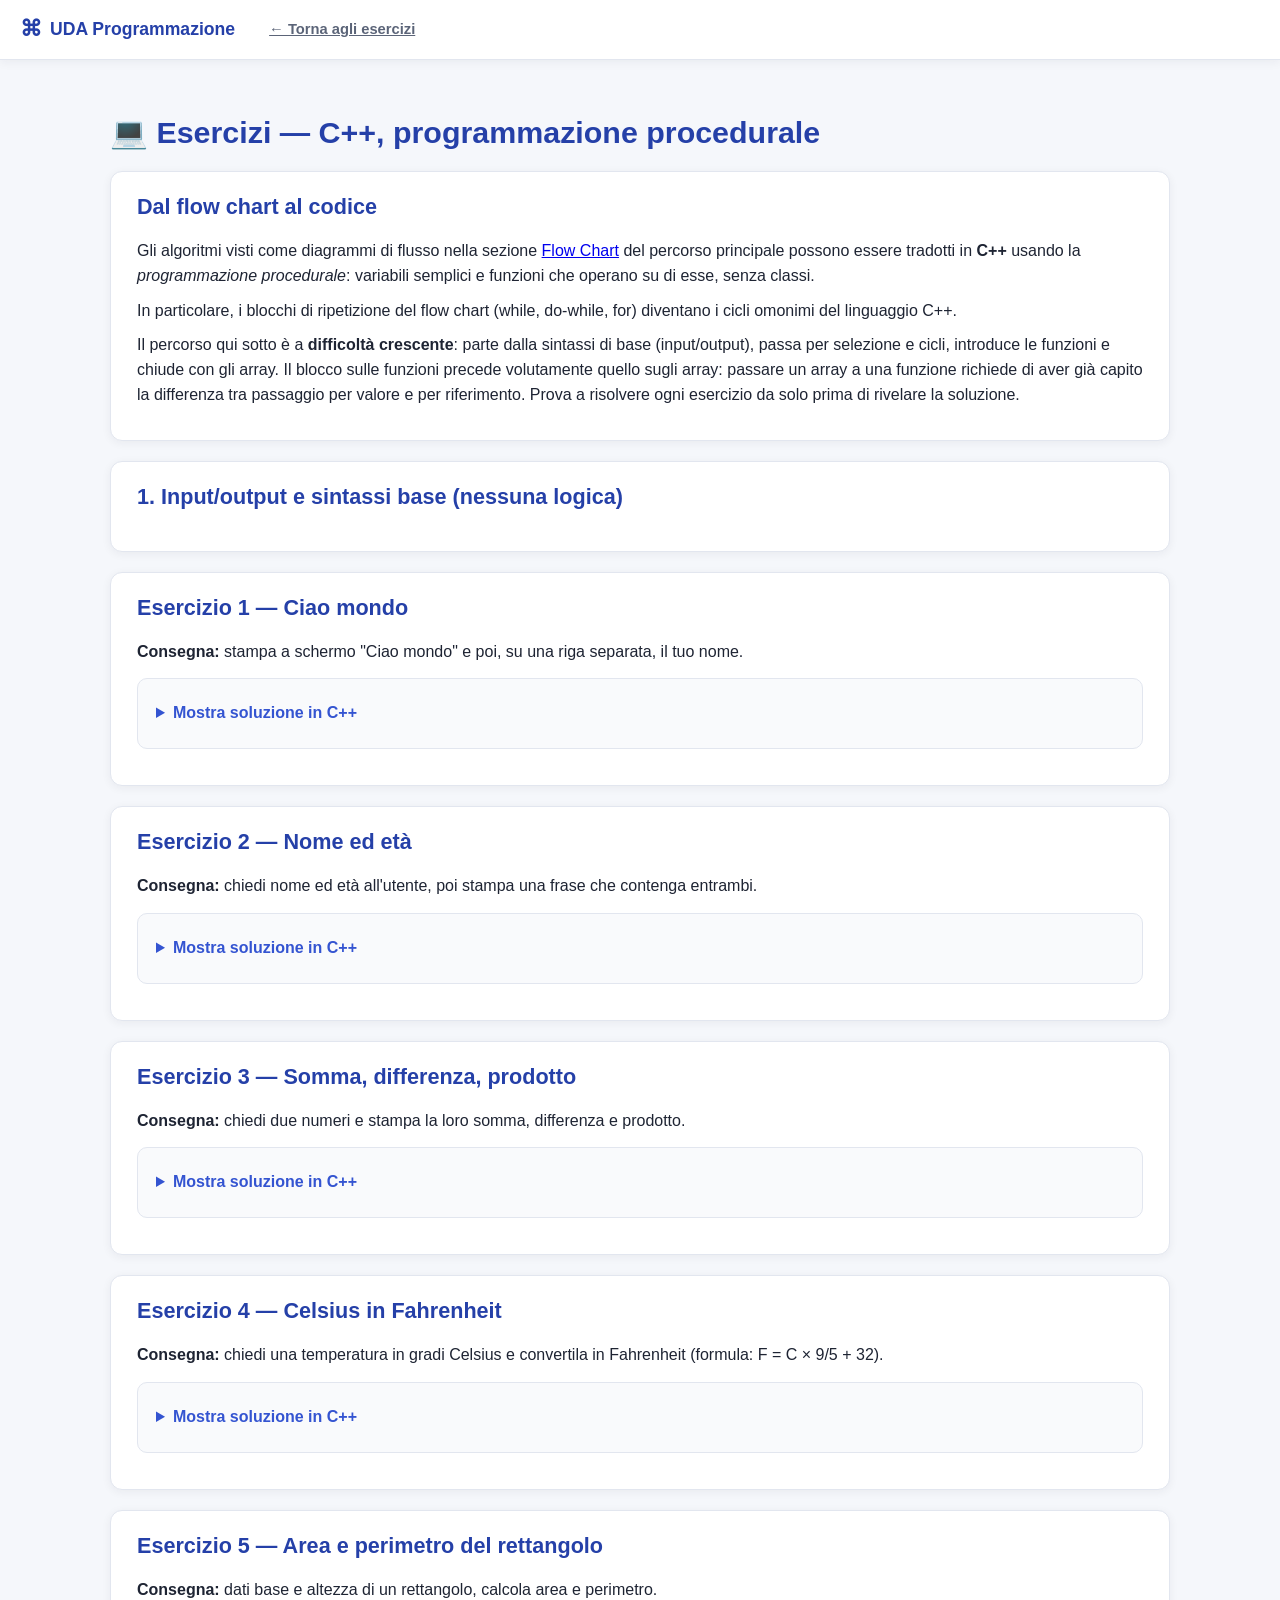
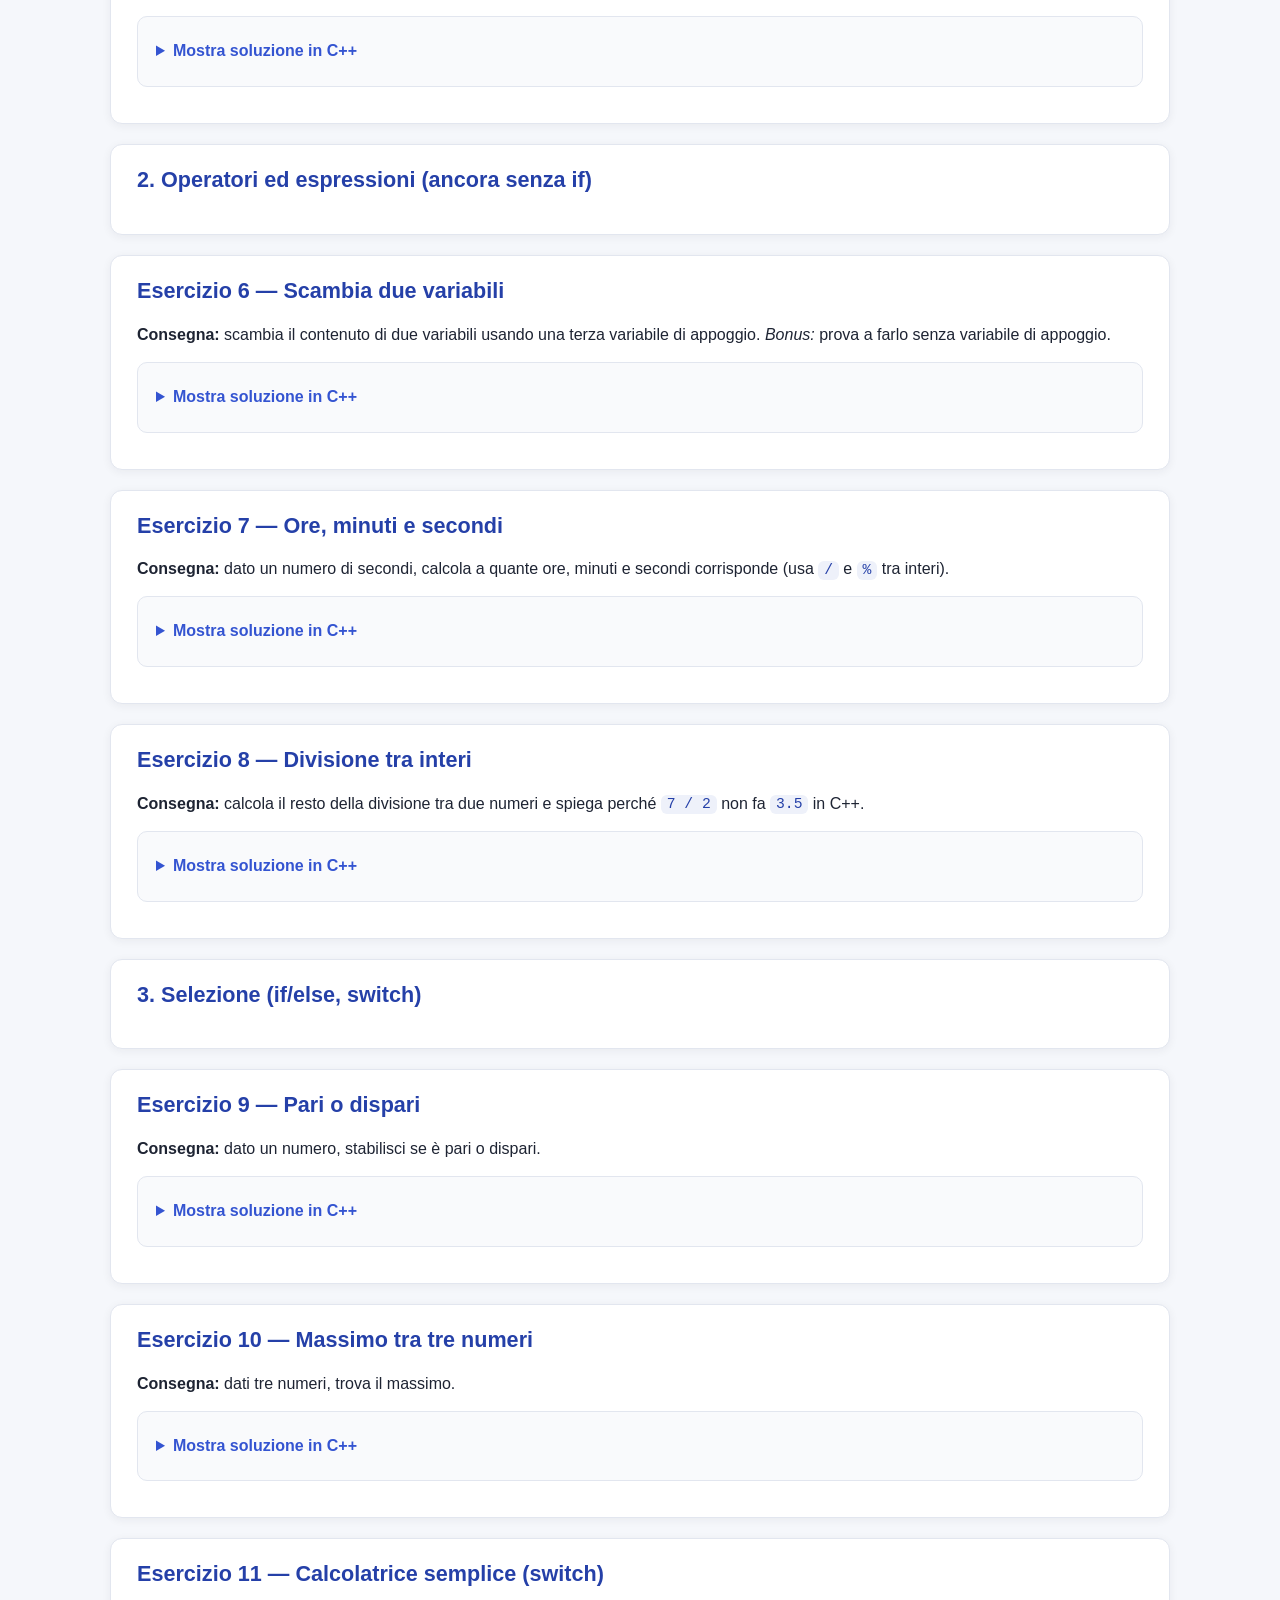
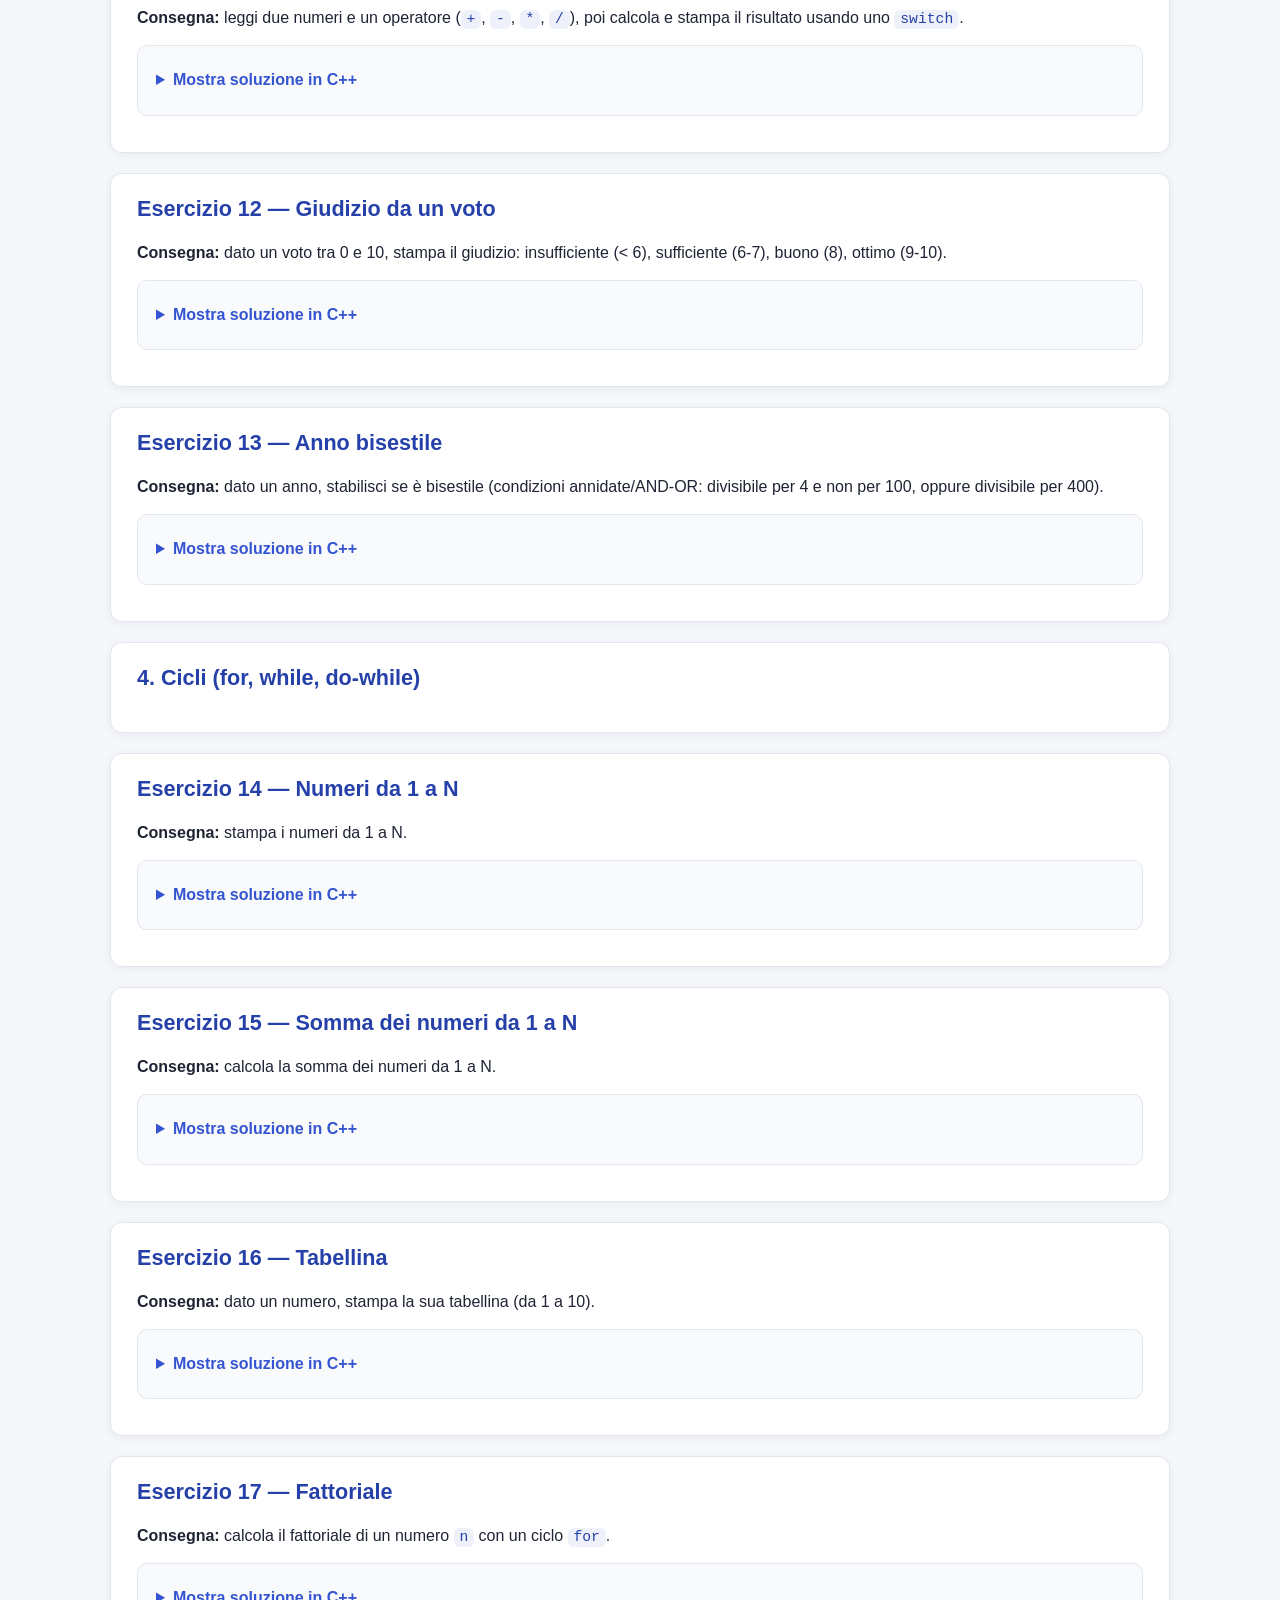
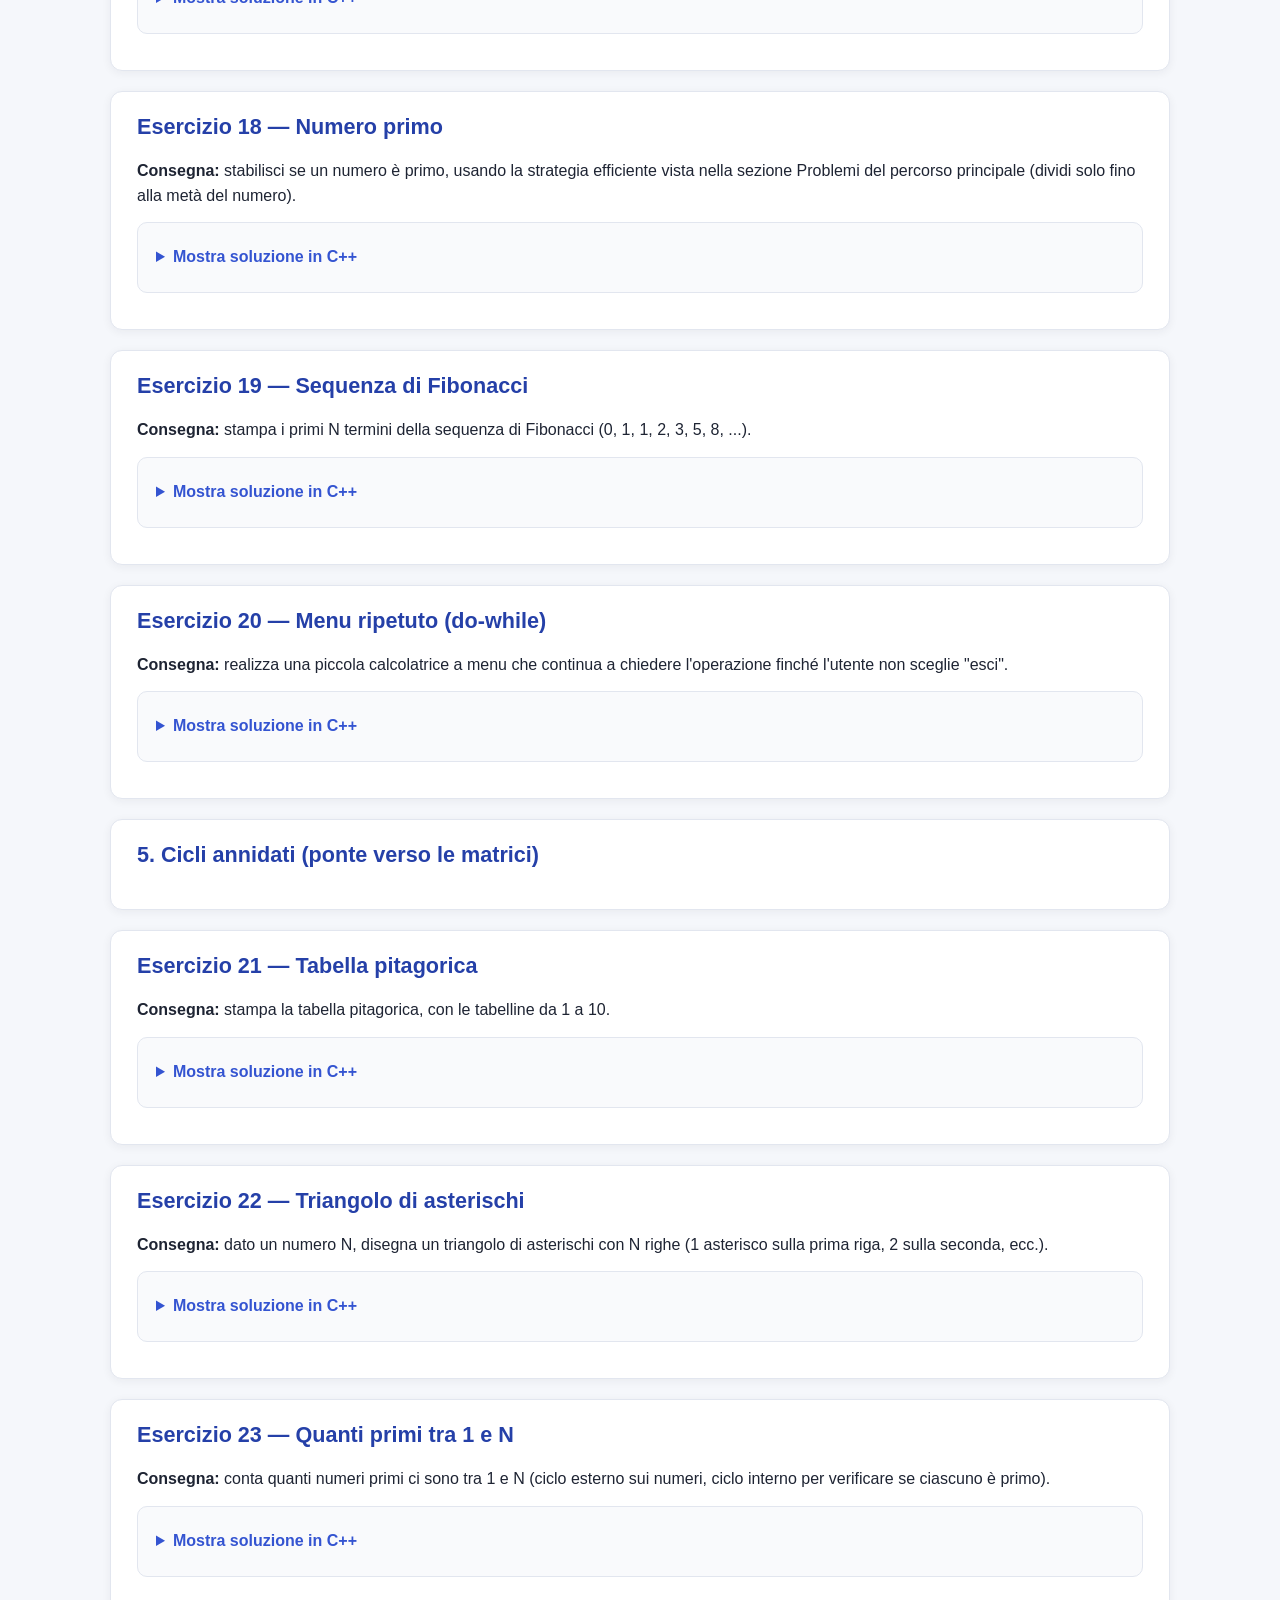
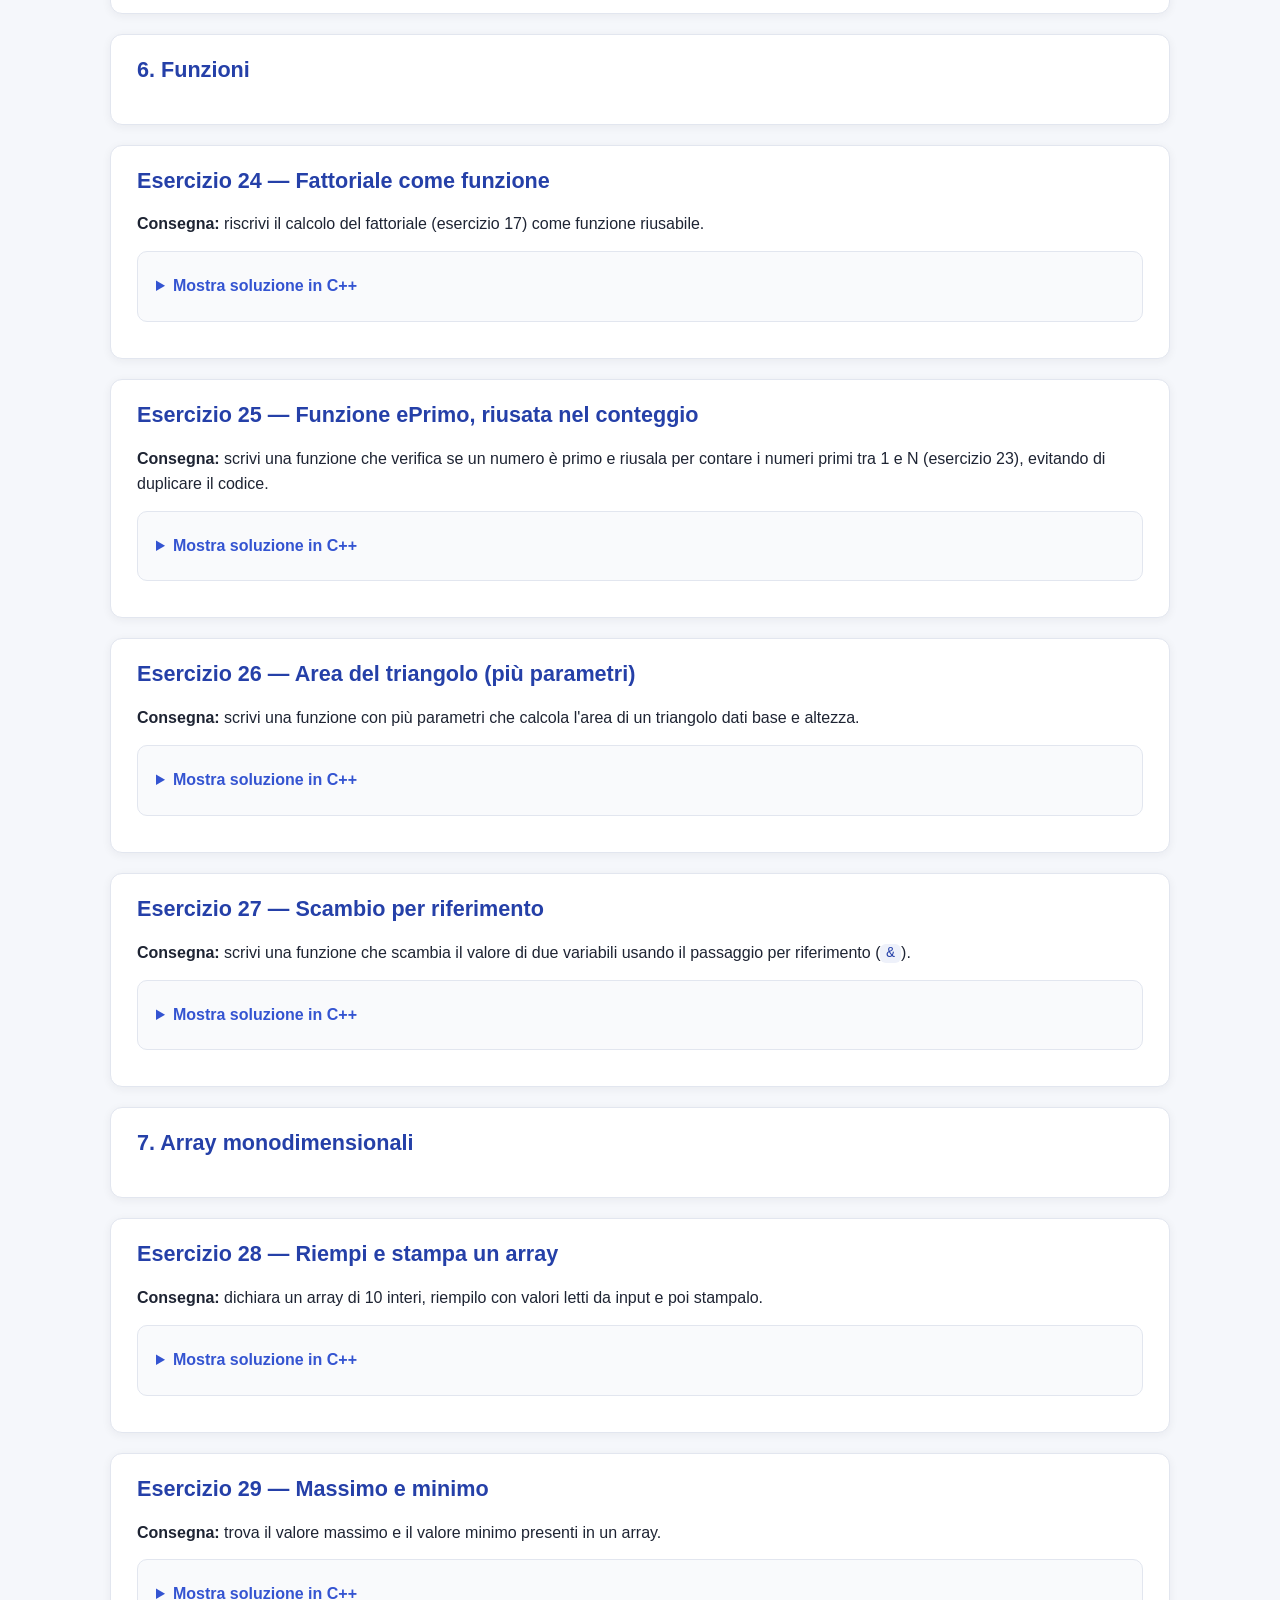
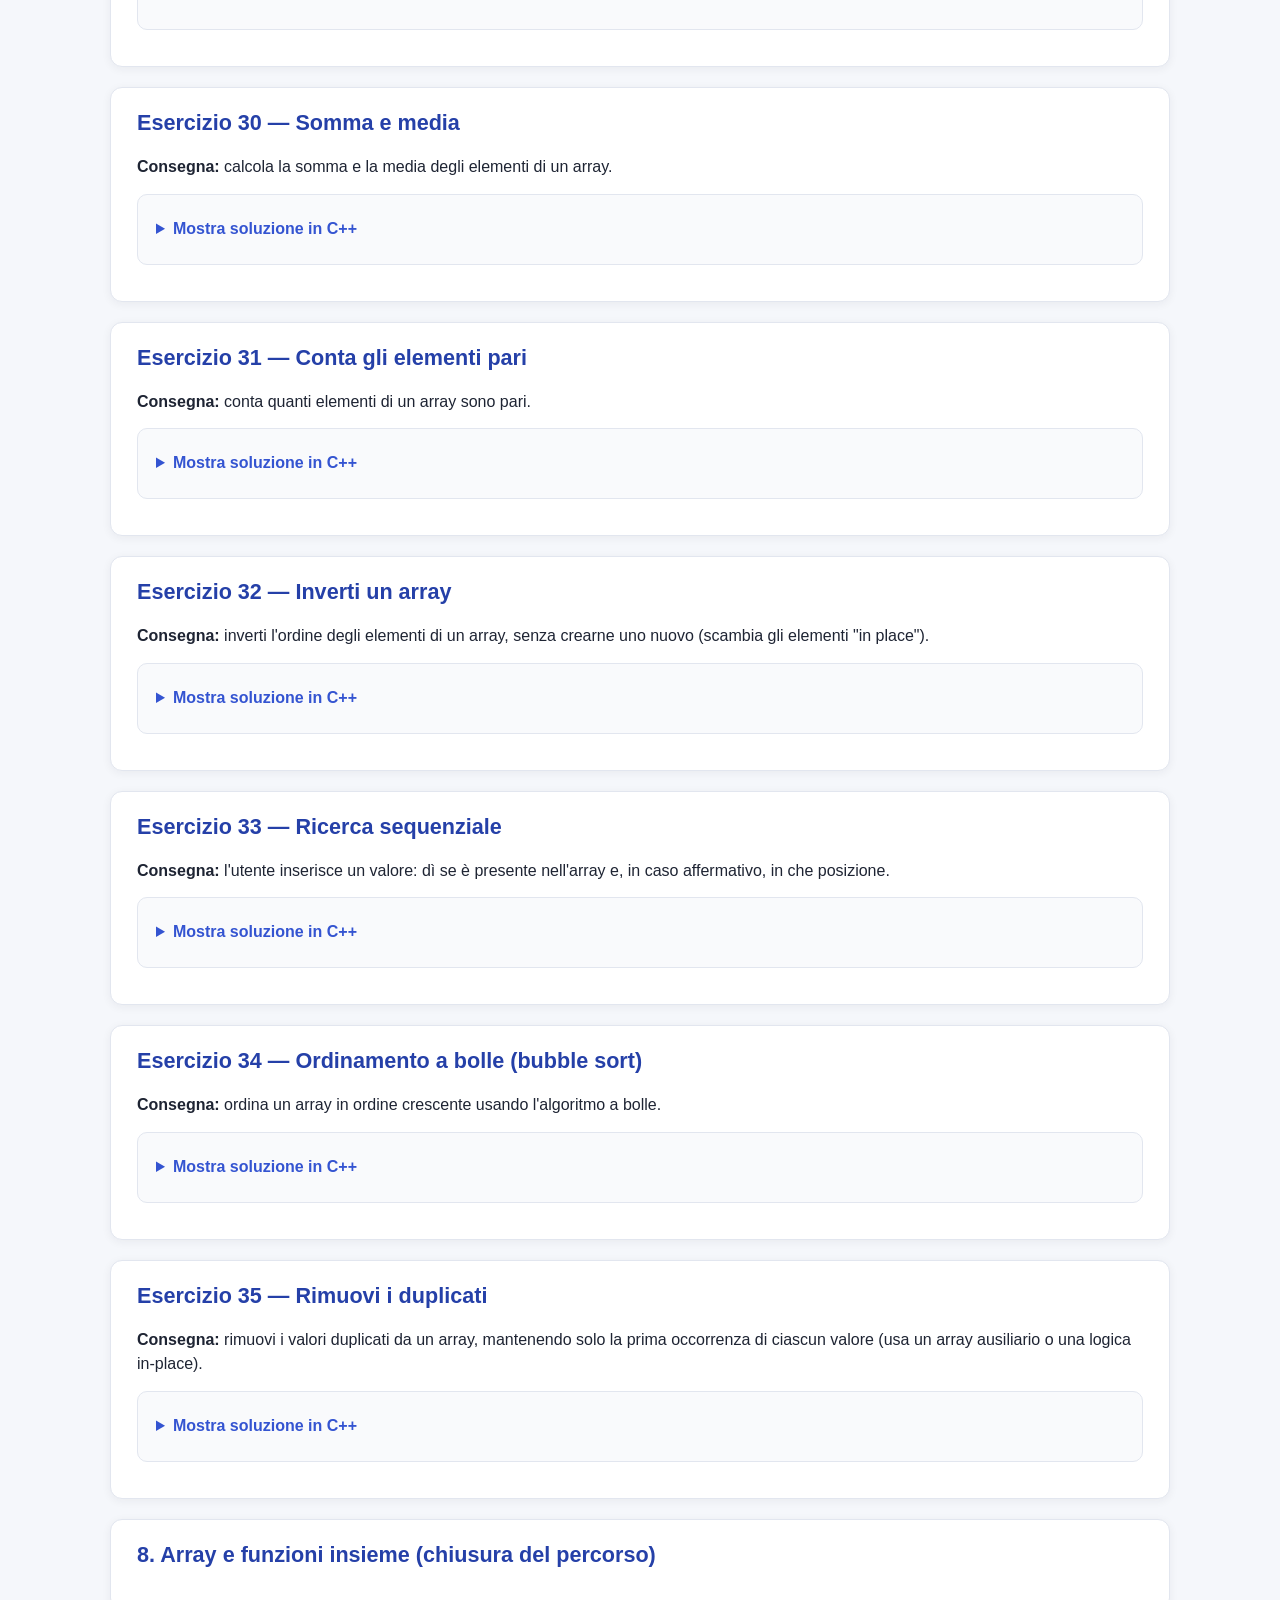
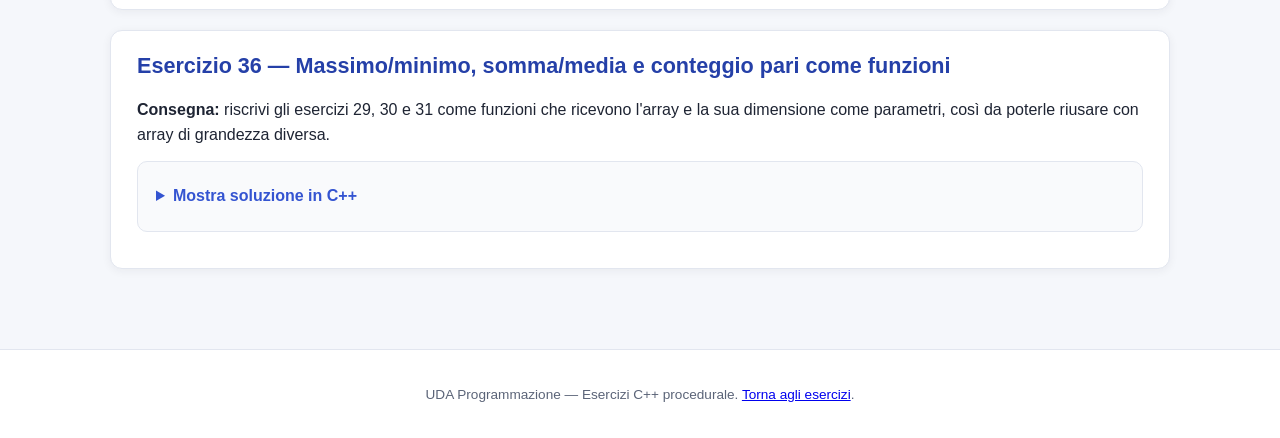
==== esercizi-cpp-procedurale.html @ 9cf07161 "Primo commit del sito UDA Programmazione Sito didattico interattivo su problem solving, algoritmi, f" ====
<!DOCTYPE html>
<html lang="it">
<head>
<meta charset="UTF-8">
<meta name="viewport" content="width=device-width, initial-scale=1.0">
<title>Esercizi C++ procedurale – UDA Programmazione</title>
<link rel="stylesheet" href="css/style.css">
</head>
<body>

<header class="topbar">
  <div class="brand">
    <span class="brand-icon">⌘</span>
    <span class="brand-text">UDA Programmazione</span>
  </div>
  <nav class="mainnav">
    <a class="navbtn" href="Introduzione_Programmazione.html#esercizi">← Torna agli esercizi</a>
  </nav>
</header>

<main>
<section class="view active">
  <h1 class="view-title">💻 Esercizi — C++, programmazione procedurale</h1>

  <div class="lesson-block">
    <h2>Dal flow chart al codice</h2>
    <p>Gli algoritmi visti come diagrammi di flusso nella sezione <a href="Introduzione_Programmazione.html">Flow Chart</a> del percorso principale possono essere tradotti in <strong>C++</strong> usando la <em>programmazione procedurale</em>: variabili semplici e funzioni che operano su di esse, senza classi.</p>
    <p>In particolare, i blocchi di ripetizione del flow chart (while, do-while, for) diventano i cicli omonimi del linguaggio C++.</p>
    <p>Il percorso qui sotto è a <strong>difficoltà crescente</strong>: parte dalla sintassi di base (input/output), passa per selezione e cicli, introduce le funzioni e chiude con gli array. Il blocco sulle funzioni precede volutamente quello sugli array: passare un array a una funzione richiede di aver già capito la differenza tra passaggio per valore e per riferimento. Prova a risolvere ogni esercizio da solo prima di rivelare la soluzione.</p>
  </div>

  <!-- ============ 1. INPUT/OUTPUT E SINTASSI BASE ============ -->
  <div class="lesson-block">
    <h2>1. Input/output e sintassi base (nessuna logica)</h2>
  </div>

  <div class="lesson-block">
    <h2>Esercizio 1 — Ciao mondo</h2>
    <p><strong>Consegna:</strong> stampa a schermo "Ciao mondo" e poi, su una riga separata, il tuo nome.</p>
    <div class="exercise-card">
      <details class="reveal"><summary>Mostra soluzione in C++</summary>
        <pre class="code-panel active">#include &lt;iostream&gt;
using namespace std;

int main() {
    cout &lt;&lt; "Ciao mondo" &lt;&lt; endl;
    cout &lt;&lt; "Mi chiamo Luca" &lt;&lt; endl;
    return 0;
}</pre>
      </details>
    </div>
  </div>

  <div class="lesson-block">
    <h2>Esercizio 2 — Nome ed età</h2>
    <p><strong>Consegna:</strong> chiedi nome ed età all'utente, poi stampa una frase che contenga entrambi.</p>
    <div class="exercise-card">
      <details class="reveal"><summary>Mostra soluzione in C++</summary>
        <pre class="code-panel active">#include &lt;iostream&gt;
#include &lt;string&gt;
using namespace std;

int main() {
    string nome;
    int eta;
    cout &lt;&lt; "Come ti chiami? ";
    cin &gt;&gt; nome;
    cout &lt;&lt; "Quanti anni hai? ";
    cin &gt;&gt; eta;
    cout &lt;&lt; "Ciao " &lt;&lt; nome &lt;&lt; ", hai " &lt;&lt; eta &lt;&lt; " anni." &lt;&lt; endl;
    return 0;
}</pre>
      </details>
    </div>
  </div>

  <div class="lesson-block">
    <h2>Esercizio 3 — Somma, differenza, prodotto</h2>
    <p><strong>Consegna:</strong> chiedi due numeri e stampa la loro somma, differenza e prodotto.</p>
    <div class="exercise-card">
      <details class="reveal"><summary>Mostra soluzione in C++</summary>
        <pre class="code-panel active">#include &lt;iostream&gt;
using namespace std;

int main() {
    double a, b;
    cin &gt;&gt; a &gt;&gt; b;
    cout &lt;&lt; "Somma: " &lt;&lt; (a + b) &lt;&lt; endl;
    cout &lt;&lt; "Differenza: " &lt;&lt; (a - b) &lt;&lt; endl;
    cout &lt;&lt; "Prodotto: " &lt;&lt; (a * b) &lt;&lt; endl;
    return 0;
}</pre>
      </details>
    </div>
  </div>

  <div class="lesson-block">
    <h2>Esercizio 4 — Celsius in Fahrenheit</h2>
    <p><strong>Consegna:</strong> chiedi una temperatura in gradi Celsius e convertila in Fahrenheit (formula: F = C × 9/5 + 32).</p>
    <div class="exercise-card">
      <details class="reveal"><summary>Mostra soluzione in C++</summary>
        <pre class="code-panel active">#include &lt;iostream&gt;
using namespace std;

int main() {
    double celsius;
    cin &gt;&gt; celsius;
    double fahrenheit = celsius * 9.0 / 5.0 + 32;
    cout &lt;&lt; celsius &lt;&lt; " C = " &lt;&lt; fahrenheit &lt;&lt; " F";
    return 0;
}</pre>
        <p class="note">Attenzione a scrivere <code>9.0 / 5.0</code> e non <code>9 / 5</code>: con interi la divisione darebbe 1 invece di 1.8.</p>
      </details>
    </div>
  </div>

  <div class="lesson-block">
    <h2>Esercizio 5 — Area e perimetro del rettangolo</h2>
    <p><strong>Consegna:</strong> dati base e altezza di un rettangolo, calcola area e perimetro.</p>
    <div class="exercise-card">
      <details class="reveal"><summary>Mostra soluzione in C++</summary>
        <pre class="code-panel active">#include &lt;iostream&gt;
using namespace std;

int main() {
    double base, altezza;
    cin &gt;&gt; base &gt;&gt; altezza;
    double area = base * altezza;
    double perimetro = 2 * (base + altezza);
    cout &lt;&lt; "Area: " &lt;&lt; area &lt;&lt; endl;
    cout &lt;&lt; "Perimetro: " &lt;&lt; perimetro &lt;&lt; endl;
    return 0;
}</pre>
      </details>
    </div>
  </div>

  <!-- ============ 2. OPERATORI ED ESPRESSIONI ============ -->
  <div class="lesson-block">
    <h2>2. Operatori ed espressioni (ancora senza if)</h2>
  </div>

  <div class="lesson-block">
    <h2>Esercizio 6 — Scambia due variabili</h2>
    <p><strong>Consegna:</strong> scambia il contenuto di due variabili usando una terza variabile di appoggio. <em>Bonus:</em> prova a farlo senza variabile di appoggio.</p>
    <div class="exercise-card">
      <details class="reveal"><summary>Mostra soluzione in C++</summary>
        <pre class="code-panel active">#include &lt;iostream&gt;
using namespace std;

int main() {
    int a, b;
    cin &gt;&gt; a &gt;&gt; b;

    int temp = a;
    a = b;
    b = temp;

    cout &lt;&lt; "a = " &lt;&lt; a &lt;&lt; ", b = " &lt;&lt; b;
    return 0;
}</pre>
        <p class="note"><strong>Bonus senza terza variabile:</strong> <code>a = a + b; b = a - b; a = a - b;</code> (funziona anche con lo XOR: <code>a ^= b; b ^= a; a ^= b;</code> ma solo con interi).</p>
      </details>
    </div>
  </div>

  <div class="lesson-block">
    <h2>Esercizio 7 — Ore, minuti e secondi</h2>
    <p><strong>Consegna:</strong> dato un numero di secondi, calcola a quante ore, minuti e secondi corrisponde (usa <code>/</code> e <code>%</code> tra interi).</p>
    <div class="exercise-card">
      <details class="reveal"><summary>Mostra soluzione in C++</summary>
        <pre class="code-panel active">#include &lt;iostream&gt;
using namespace std;

int main() {
    int totale;
    cin &gt;&gt; totale;

    int ore = totale / 3600;
    int resto = totale % 3600;
    int minuti = resto / 60;
    int secondi = resto % 60;

    cout &lt;&lt; ore &lt;&lt; "h " &lt;&lt; minuti &lt;&lt; "m " &lt;&lt; secondi &lt;&lt; "s";
    return 0;
}</pre>
      </details>
    </div>
  </div>

  <div class="lesson-block">
    <h2>Esercizio 8 — Divisione tra interi</h2>
    <p><strong>Consegna:</strong> calcola il resto della divisione tra due numeri e spiega perché <code>7 / 2</code> non fa <code>3.5</code> in C++.</p>
    <div class="exercise-card">
      <details class="reveal"><summary>Mostra soluzione in C++</summary>
        <pre class="code-panel active">#include &lt;iostream&gt;
using namespace std;

int main() {
    int a = 7, b = 2;
    cout &lt;&lt; a &lt;&lt; " / " &lt;&lt; b &lt;&lt; " = " &lt;&lt; (a / b) &lt;&lt; endl;
    cout &lt;&lt; a &lt;&lt; " % " &lt;&lt; b &lt;&lt; " = " &lt;&lt; (a % b) &lt;&lt; endl;
    return 0;
}</pre>
        <p class="note">Se entrambi gli operandi sono di tipo <code>int</code>, C++ esegue una <strong>divisione intera</strong>: il risultato è troncato (non arrotondato) alla parte intera, quindi <code>7 / 2</code> vale <code>3</code>, non <code>3.5</code>. Per ottenere il risultato decimale serve che almeno uno dei due operandi sia <code>double</code>, es. <code>7.0 / 2</code>.</p>
      </details>
    </div>
  </div>

  <!-- ============ 3. SELEZIONE ============ -->
  <div class="lesson-block">
    <h2>3. Selezione (if/else, switch)</h2>
  </div>

  <div class="lesson-block">
    <h2>Esercizio 9 — Pari o dispari</h2>
    <p><strong>Consegna:</strong> dato un numero, stabilisci se è pari o dispari.</p>
    <div class="exercise-card">
      <details class="reveal"><summary>Mostra soluzione in C++</summary>
        <pre class="code-panel active">#include &lt;iostream&gt;
using namespace std;

int main() {
    int n;
    cin &gt;&gt; n;
    if (n % 2 == 0) {
        cout &lt;&lt; n &lt;&lt; " e' pari";
    } else {
        cout &lt;&lt; n &lt;&lt; " e' dispari";
    }
    return 0;
}</pre>
      </details>
    </div>
  </div>

  <div class="lesson-block">
    <h2>Esercizio 10 — Massimo tra tre numeri</h2>
    <p><strong>Consegna:</strong> dati tre numeri, trova il massimo.</p>
    <div class="exercise-card">
      <details class="reveal"><summary>Mostra soluzione in C++</summary>
        <pre class="code-panel active">#include &lt;iostream&gt;
using namespace std;

int main() {
    int a, b, c;
    cin &gt;&gt; a &gt;&gt; b &gt;&gt; c;

    int massimo = a;
    if (b &gt; massimo) {
        massimo = b;
    }
    if (c &gt; massimo) {
        massimo = c;
    }

    cout &lt;&lt; "Il massimo e' " &lt;&lt; massimo;
    return 0;
}</pre>
      </details>
    </div>
  </div>

  <div class="lesson-block">
    <h2>Esercizio 11 — Calcolatrice semplice (switch)</h2>
    <p><strong>Consegna:</strong> leggi due numeri e un operatore (<code>+</code>, <code>-</code>, <code>*</code>, <code>/</code>), poi calcola e stampa il risultato usando uno <code>switch</code>.</p>
    <div class="exercise-card">
      <details class="reveal"><summary>Mostra soluzione in C++</summary>
        <pre class="code-panel active">#include &lt;iostream&gt;
using namespace std;

int main() {
    double a, b;
    char op;
    cin &gt;&gt; a &gt;&gt; op &gt;&gt; b;

    switch (op) {
        case '+':
            cout &lt;&lt; a + b;
            break;
        case '-':
            cout &lt;&lt; a - b;
            break;
        case '*':
            cout &lt;&lt; a * b;
            break;
        case '/':
            if (b != 0) {
                cout &lt;&lt; a / b;
            } else {
                cout &lt;&lt; "Errore: divisione per zero";
            }
            break;
        default:
            cout &lt;&lt; "Operatore non valido";
    }
    return 0;
}</pre>
      </details>
    </div>
  </div>

  <div class="lesson-block">
    <h2>Esercizio 12 — Giudizio da un voto</h2>
    <p><strong>Consegna:</strong> dato un voto tra 0 e 10, stampa il giudizio: insufficiente (&lt; 6), sufficiente (6-7), buono (8), ottimo (9-10).</p>
    <div class="exercise-card">
      <details class="reveal"><summary>Mostra soluzione in C++</summary>
        <pre class="code-panel active">#include &lt;iostream&gt;
using namespace std;

int main() {
    int voto;
    cin &gt;&gt; voto;

    if (voto &lt; 6) {
        cout &lt;&lt; "insufficiente";
    } else if (voto &lt;= 7) {
        cout &lt;&lt; "sufficiente";
    } else if (voto == 8) {
        cout &lt;&lt; "buono";
    } else {
        cout &lt;&lt; "ottimo";
    }
    return 0;
}</pre>
      </details>
    </div>
  </div>

  <div class="lesson-block">
    <h2>Esercizio 13 — Anno bisestile</h2>
    <p><strong>Consegna:</strong> dato un anno, stabilisci se è bisestile (condizioni annidate/AND-OR: divisibile per 4 e non per 100, oppure divisibile per 400).</p>
    <div class="exercise-card">
      <details class="reveal"><summary>Mostra soluzione in C++</summary>
        <pre class="code-panel active">#include &lt;iostream&gt;
using namespace std;

int main() {
    int anno;
    cin &gt;&gt; anno;

    bool bisestile = (anno % 4 == 0 &amp;&amp; anno % 100 != 0) || (anno % 400 == 0);

    if (bisestile) {
        cout &lt;&lt; anno &lt;&lt; " e' bisestile";
    } else {
        cout &lt;&lt; anno &lt;&lt; " non e' bisestile";
    }
    return 0;
}</pre>
      </details>
    </div>
  </div>

  <!-- ============ 4. CICLI ============ -->
  <div class="lesson-block">
    <h2>4. Cicli (for, while, do-while)</h2>
  </div>

  <div class="lesson-block">
    <h2>Esercizio 14 — Numeri da 1 a N</h2>
    <p><strong>Consegna:</strong> stampa i numeri da 1 a N.</p>
    <div class="exercise-card">
      <details class="reveal"><summary>Mostra soluzione in C++</summary>
        <pre class="code-panel active">#include &lt;iostream&gt;
using namespace std;

int main() {
    int n;
    cin &gt;&gt; n;
    for (int i = 1; i &lt;= n; i++) {
        cout &lt;&lt; i &lt;&lt; " ";
    }
    return 0;
}</pre>
      </details>
    </div>
  </div>

  <div class="lesson-block">
    <h2>Esercizio 15 — Somma dei numeri da 1 a N</h2>
    <p><strong>Consegna:</strong> calcola la somma dei numeri da 1 a N.</p>
    <div class="exercise-card">
      <details class="reveal"><summary>Mostra soluzione in C++</summary>
        <pre class="code-panel active">#include &lt;iostream&gt;
using namespace std;

int main() {
    int n;
    cin &gt;&gt; n;

    int somma = 0;
    for (int i = 1; i &lt;= n; i++) {
        somma = somma + i;
    }

    cout &lt;&lt; "Somma: " &lt;&lt; somma;
    return 0;
}</pre>
      </details>
    </div>
  </div>

  <div class="lesson-block">
    <h2>Esercizio 16 — Tabellina</h2>
    <p><strong>Consegna:</strong> dato un numero, stampa la sua tabellina (da 1 a 10).</p>
    <div class="exercise-card">
      <details class="reveal"><summary>Mostra soluzione in C++</summary>
        <pre class="code-panel active">#include &lt;iostream&gt;
using namespace std;

int main() {
    int n;
    cin &gt;&gt; n;
    for (int i = 1; i &lt;= 10; i++) {
        cout &lt;&lt; n &lt;&lt; " x " &lt;&lt; i &lt;&lt; " = " &lt;&lt; (n * i) &lt;&lt; endl;
    }
    return 0;
}</pre>
      </details>
    </div>
  </div>

  <div class="lesson-block">
    <h2>Esercizio 17 — Fattoriale</h2>
    <p><strong>Consegna:</strong> calcola il fattoriale di un numero <code>n</code> con un ciclo <code>for</code>.</p>
    <div class="exercise-card">
      <details class="reveal"><summary>Mostra soluzione in C++</summary>
        <pre class="code-panel active">#include &lt;iostream&gt;
using namespace std;

int main() {
    int n;
    cin &gt;&gt; n;

    int ris = 1;
    for (int i = 1; i &lt;= n; i++) {
        ris = ris * i;
    }

    cout &lt;&lt; "Il fattoriale di " &lt;&lt; n &lt;&lt; " e' " &lt;&lt; ris;
    return 0;
}</pre>
      </details>
    </div>
  </div>

  <div class="lesson-block">
    <h2>Esercizio 18 — Numero primo</h2>
    <p><strong>Consegna:</strong> stabilisci se un numero è primo, usando la strategia efficiente vista nella sezione Problemi del percorso principale (dividi solo fino alla metà del numero).</p>
    <div class="exercise-card">
      <details class="reveal"><summary>Mostra soluzione in C++</summary>
        <pre class="code-panel active">#include &lt;iostream&gt;
using namespace std;

int main() {
    int n;
    cin &gt;&gt; n;

    bool primo = true;
    if (n &lt; 2) {
        primo = false;
    }
    for (int i = 2; i &lt;= n / 2 &amp;&amp; primo; i++) {
        if (n % i == 0) {
            primo = false;
        }
    }

    if (primo) {
        cout &lt;&lt; n &lt;&lt; " e' primo";
    } else {
        cout &lt;&lt; n &lt;&lt; " non e' primo";
    }
    return 0;
}</pre>
      </details>
    </div>
  </div>

  <div class="lesson-block">
    <h2>Esercizio 19 — Sequenza di Fibonacci</h2>
    <p><strong>Consegna:</strong> stampa i primi N termini della sequenza di Fibonacci (0, 1, 1, 2, 3, 5, 8, ...).</p>
    <div class="exercise-card">
      <details class="reveal"><summary>Mostra soluzione in C++</summary>
        <pre class="code-panel active">#include &lt;iostream&gt;
using namespace std;

int main() {
    int n;
    cin &gt;&gt; n;

    int a = 0, b = 1;
    for (int i = 0; i &lt; n; i++) {
        cout &lt;&lt; a &lt;&lt; " ";
        int successivo = a + b;
        a = b;
        b = successivo;
    }
    return 0;
}</pre>
      </details>
    </div>
  </div>

  <div class="lesson-block">
    <h2>Esercizio 20 — Menu ripetuto (do-while)</h2>
    <p><strong>Consegna:</strong> realizza una piccola calcolatrice a menu che continua a chiedere l'operazione finché l'utente non sceglie "esci".</p>
    <div class="exercise-card">
      <details class="reveal"><summary>Mostra soluzione in C++</summary>
        <pre class="code-panel active">#include &lt;iostream&gt;
using namespace std;

int main() {
    int scelta;
    double a, b;

    do {
        cout &lt;&lt; "1) Somma  2) Prodotto  0) Esci" &lt;&lt; endl;
        cin &gt;&gt; scelta;

        if (scelta == 1) {
            cout &lt;&lt; "Inserisci due numeri: ";
            cin &gt;&gt; a &gt;&gt; b;
            cout &lt;&lt; "Risultato: " &lt;&lt; (a + b) &lt;&lt; endl;
        } else if (scelta == 2) {
            cout &lt;&lt; "Inserisci due numeri: ";
            cin &gt;&gt; a &gt;&gt; b;
            cout &lt;&lt; "Risultato: " &lt;&lt; (a * b) &lt;&lt; endl;
        }
    } while (scelta != 0);

    cout &lt;&lt; "Arrivederci!";
    return 0;
}</pre>
        <p class="note">Con il <code>do-while</code> il menu viene mostrato sempre almeno una volta, prima ancora di leggere la scelta dell'utente.</p>
      </details>
    </div>
  </div>

  <!-- ============ 5. CICLI ANNIDATI ============ -->
  <div class="lesson-block">
    <h2>5. Cicli annidati (ponte verso le matrici)</h2>
  </div>

  <div class="lesson-block">
    <h2>Esercizio 21 — Tabella pitagorica</h2>
    <p><strong>Consegna:</strong> stampa la tabella pitagorica, con le tabelline da 1 a 10.</p>
    <div class="exercise-card">
      <details class="reveal"><summary>Mostra soluzione in C++</summary>
        <pre class="code-panel active">#include &lt;iostream&gt;
using namespace std;

int main() {
    for (int i = 1; i &lt;= 10; i++) {
        for (int j = 1; j &lt;= 10; j++) {
            cout &lt;&lt; (i * j) &lt;&lt; "\t";
        }
        cout &lt;&lt; endl;
    }
    return 0;
}</pre>
      </details>
    </div>
  </div>

  <div class="lesson-block">
    <h2>Esercizio 22 — Triangolo di asterischi</h2>
    <p><strong>Consegna:</strong> dato un numero N, disegna un triangolo di asterischi con N righe (1 asterisco sulla prima riga, 2 sulla seconda, ecc.).</p>
    <div class="exercise-card">
      <details class="reveal"><summary>Mostra soluzione in C++</summary>
        <pre class="code-panel active">#include &lt;iostream&gt;
using namespace std;

int main() {
    int n;
    cin &gt;&gt; n;

    for (int riga = 1; riga &lt;= n; riga++) {
        for (int col = 1; col &lt;= riga; col++) {
            cout &lt;&lt; "*";
        }
        cout &lt;&lt; endl;
    }
    return 0;
}</pre>
      </details>
    </div>
  </div>

  <div class="lesson-block">
    <h2>Esercizio 23 — Quanti primi tra 1 e N</h2>
    <p><strong>Consegna:</strong> conta quanti numeri primi ci sono tra 1 e N (ciclo esterno sui numeri, ciclo interno per verificare se ciascuno è primo).</p>
    <div class="exercise-card">
      <details class="reveal"><summary>Mostra soluzione in C++</summary>
        <pre class="code-panel active">#include &lt;iostream&gt;
using namespace std;

int main() {
    int n;
    cin &gt;&gt; n;

    int conta = 0;
    for (int num = 2; num &lt;= n; num++) {
        bool primo = true;
        for (int i = 2; i &lt;= num / 2 &amp;&amp; primo; i++) {
            if (num % i == 0) {
                primo = false;
            }
        }
        if (primo) {
            conta++;
        }
    }

    cout &lt;&lt; "Numeri primi tra 1 e " &lt;&lt; n &lt;&lt; ": " &lt;&lt; conta;
    return 0;
}</pre>
      </details>
    </div>
  </div>

  <!-- ============ 6. FUNZIONI ============ -->
  <div class="lesson-block">
    <h2>6. Funzioni</h2>
  </div>

  <div class="lesson-block">
    <h2>Esercizio 24 — Fattoriale come funzione</h2>
    <p><strong>Consegna:</strong> riscrivi il calcolo del fattoriale (esercizio 17) come funzione riusabile.</p>
    <div class="exercise-card">
      <details class="reveal"><summary>Mostra soluzione in C++</summary>
        <pre class="code-panel active">#include &lt;iostream&gt;
using namespace std;

int fattoriale(int n) {
    int ris = 1;
    for (int i = 1; i &lt;= n; i++) {
        ris = ris * i;
    }
    return ris;
}

int main() {
    int n;
    cin &gt;&gt; n;
    cout &lt;&lt; "Il fattoriale di " &lt;&lt; n &lt;&lt; " e' " &lt;&lt; fattoriale(n);
    return 0;
}</pre>
      </details>
    </div>
  </div>

  <div class="lesson-block">
    <h2>Esercizio 25 — Funzione ePrimo, riusata nel conteggio</h2>
    <p><strong>Consegna:</strong> scrivi una funzione che verifica se un numero è primo e riusala per contare i numeri primi tra 1 e N (esercizio 23), evitando di duplicare il codice.</p>
    <div class="exercise-card">
      <details class="reveal"><summary>Mostra soluzione in C++</summary>
        <pre class="code-panel active">#include &lt;iostream&gt;
using namespace std;

bool ePrimo(int n) {
    if (n &lt; 2) return false;
    for (int i = 2; i &lt;= n / 2; i++) {
        if (n % i == 0) {
            return false;
        }
    }
    return true;
}

int main() {
    int n;
    cin &gt;&gt; n;

    int conta = 0;
    for (int num = 2; num &lt;= n; num++) {
        if (ePrimo(num)) {
            conta++;
        }
    }

    cout &lt;&lt; "Numeri primi tra 1 e " &lt;&lt; n &lt;&lt; ": " &lt;&lt; conta;
    return 0;
}</pre>
        <p class="note">La stessa funzione <code>ePrimo</code> può essere richiamata anche per verificare un singolo numero, come nell'esercizio 18: <code>ePrimo(n)</code> restituisce direttamente <code>true</code> o <code>false</code>.</p>
      </details>
    </div>
  </div>

  <div class="lesson-block">
    <h2>Esercizio 26 — Area del triangolo (più parametri)</h2>
    <p><strong>Consegna:</strong> scrivi una funzione con più parametri che calcola l'area di un triangolo dati base e altezza.</p>
    <div class="exercise-card">
      <details class="reveal"><summary>Mostra soluzione in C++</summary>
        <pre class="code-panel active">#include &lt;iostream&gt;
using namespace std;

double areaTriangolo(double base, double altezza) {
    return base * altezza / 2;
}

int main() {
    double base, altezza;
    cin &gt;&gt; base &gt;&gt; altezza;
    cout &lt;&lt; "Area: " &lt;&lt; areaTriangolo(base, altezza);
    return 0;
}</pre>
      </details>
    </div>
  </div>

  <div class="lesson-block">
    <h2>Esercizio 27 — Scambio per riferimento</h2>
    <p><strong>Consegna:</strong> scrivi una funzione che scambia il valore di due variabili usando il passaggio per riferimento (<code>&amp;</code>).</p>
    <div class="exercise-card">
      <details class="reveal"><summary>Mostra soluzione in C++</summary>
        <pre class="code-panel active">#include &lt;iostream&gt;
using namespace std;

void scambia(int &amp;a, int &amp;b) {
    int temp = a;
    a = b;
    b = temp;
}

int main() {
    int x, y;
    cin &gt;&gt; x &gt;&gt; y;

    scambia(x, y);

    cout &lt;&lt; "x = " &lt;&lt; x &lt;&lt; ", y = " &lt;&lt; y;
    return 0;
}</pre>
        <p class="note">Passando <code>a</code> e <code>b</code> per riferimento (<code>&amp;</code>), la funzione modifica direttamente le variabili originali <code>x</code> e <code>y</code>. Se il parametro fosse passato per valore (senza <code>&amp;</code>), lo scambio avverrebbe solo su una copia locale e non avrebbe alcun effetto fuori dalla funzione.</p>
      </details>
    </div>
  </div>

  <!-- ============ 7. ARRAY MONODIMENSIONALI ============ -->
  <div class="lesson-block">
    <h2>7. Array monodimensionali</h2>
  </div>

  <div class="lesson-block">
    <h2>Esercizio 28 — Riempi e stampa un array</h2>
    <p><strong>Consegna:</strong> dichiara un array di 10 interi, riempilo con valori letti da input e poi stampalo.</p>
    <div class="exercise-card">
      <details class="reveal"><summary>Mostra soluzione in C++</summary>
        <pre class="code-panel active">#include &lt;iostream&gt;
using namespace std;

int main() {
    int v[10];

    for (int i = 0; i &lt; 10; i++) {
        cin &gt;&gt; v[i];
    }

    for (int i = 0; i &lt; 10; i++) {
        cout &lt;&lt; v[i] &lt;&lt; " ";
    }
    return 0;
}</pre>
      </details>
    </div>
  </div>

  <div class="lesson-block">
    <h2>Esercizio 29 — Massimo e minimo</h2>
    <p><strong>Consegna:</strong> trova il valore massimo e il valore minimo presenti in un array.</p>
    <div class="exercise-card">
      <details class="reveal"><summary>Mostra soluzione in C++</summary>
        <pre class="code-panel active">#include &lt;iostream&gt;
using namespace std;

int main() {
    int v[10];
    for (int i = 0; i &lt; 10; i++) {
        cin &gt;&gt; v[i];
    }

    int massimo = v[0];
    int minimo = v[0];
    for (int i = 1; i &lt; 10; i++) {
        if (v[i] &gt; massimo) {
            massimo = v[i];
        }
        if (v[i] &lt; minimo) {
            minimo = v[i];
        }
    }

    cout &lt;&lt; "Massimo: " &lt;&lt; massimo &lt;&lt; ", Minimo: " &lt;&lt; minimo;
    return 0;
}</pre>
      </details>
    </div>
  </div>

  <div class="lesson-block">
    <h2>Esercizio 30 — Somma e media</h2>
    <p><strong>Consegna:</strong> calcola la somma e la media degli elementi di un array.</p>
    <div class="exercise-card">
      <details class="reveal"><summary>Mostra soluzione in C++</summary>
        <pre class="code-panel active">#include &lt;iostream&gt;
using namespace std;

int main() {
    int v[10];
    for (int i = 0; i &lt; 10; i++) {
        cin &gt;&gt; v[i];
    }

    int somma = 0;
    for (int i = 0; i &lt; 10; i++) {
        somma = somma + v[i];
    }
    double media = (double) somma / 10;

    cout &lt;&lt; "Somma: " &lt;&lt; somma &lt;&lt; ", Media: " &lt;&lt; media;
    return 0;
}</pre>
      </details>
    </div>
  </div>

  <div class="lesson-block">
    <h2>Esercizio 31 — Conta gli elementi pari</h2>
    <p><strong>Consegna:</strong> conta quanti elementi di un array sono pari.</p>
    <div class="exercise-card">
      <details class="reveal"><summary>Mostra soluzione in C++</summary>
        <pre class="code-panel active">#include &lt;iostream&gt;
using namespace std;

int main() {
    int v[10];
    for (int i = 0; i &lt; 10; i++) {
        cin &gt;&gt; v[i];
    }

    int conta = 0;
    for (int i = 0; i &lt; 10; i++) {
        if (v[i] % 2 == 0) {
            conta++;
        }
    }

    cout &lt;&lt; "Elementi pari: " &lt;&lt; conta;
    return 0;
}</pre>
      </details>
    </div>
  </div>

  <div class="lesson-block">
    <h2>Esercizio 32 — Inverti un array</h2>
    <p><strong>Consegna:</strong> inverti l'ordine degli elementi di un array, senza crearne uno nuovo (scambia gli elementi "in place").</p>
    <div class="exercise-card">
      <details class="reveal"><summary>Mostra soluzione in C++</summary>
        <pre class="code-panel active">#include &lt;iostream&gt;
using namespace std;

int main() {
    int v[10];
    for (int i = 0; i &lt; 10; i++) {
        cin &gt;&gt; v[i];
    }

    for (int i = 0; i &lt; 5; i++) {
        int temp = v[i];
        v[i] = v[9 - i];
        v[9 - i] = temp;
    }

    for (int i = 0; i &lt; 10; i++) {
        cout &lt;&lt; v[i] &lt;&lt; " ";
    }
    return 0;
}</pre>
        <p class="note">Basta scambiare a coppie il primo con l'ultimo, il secondo con il penultimo, e così via: per un array di 10 elementi servono solo 5 scambi (indici da 0 a 4).</p>
      </details>
    </div>
  </div>

  <div class="lesson-block">
    <h2>Esercizio 33 — Ricerca sequenziale</h2>
    <p><strong>Consegna:</strong> l'utente inserisce un valore: dì se è presente nell'array e, in caso affermativo, in che posizione.</p>
    <div class="exercise-card">
      <details class="reveal"><summary>Mostra soluzione in C++</summary>
        <pre class="code-panel active">#include &lt;iostream&gt;
using namespace std;

int main() {
    int v[10];
    for (int i = 0; i &lt; 10; i++) {
        cin &gt;&gt; v[i];
    }

    int cercato;
    cin &gt;&gt; cercato;

    int posizione = -1;
    for (int i = 0; i &lt; 10; i++) {
        if (v[i] == cercato) {
            posizione = i;
        }
    }

    if (posizione != -1) {
        cout &lt;&lt; cercato &lt;&lt; " trovato in posizione " &lt;&lt; posizione;
    } else {
        cout &lt;&lt; cercato &lt;&lt; " non presente nell'array";
    }
    return 0;
}</pre>
      </details>
    </div>
  </div>

  <div class="lesson-block">
    <h2>Esercizio 34 — Ordinamento a bolle (bubble sort)</h2>
    <p><strong>Consegna:</strong> ordina un array in ordine crescente usando l'algoritmo a bolle.</p>
    <div class="exercise-card">
      <details class="reveal"><summary>Mostra soluzione in C++</summary>
        <pre class="code-panel active">#include &lt;iostream&gt;
using namespace std;

int main() {
    int v[10];
    for (int i = 0; i &lt; 10; i++) {
        cin &gt;&gt; v[i];
    }

    for (int i = 0; i &lt; 10 - 1; i++) {
        for (int j = 0; j &lt; 10 - 1 - i; j++) {
            if (v[j] &gt; v[j + 1]) {
                int temp = v[j];
                v[j] = v[j + 1];
                v[j + 1] = temp;
            }
        }
    }

    for (int i = 0; i &lt; 10; i++) {
        cout &lt;&lt; v[i] &lt;&lt; " ";
    }
    return 0;
}</pre>
        <p class="note">Ad ogni passaggio esterno, il ciclo interno confronta coppie di elementi adiacenti e li scambia se sono nell'ordine sbagliato: così, come una bolla, il valore più grande "sale" verso la fine dell'array.</p>
      </details>
    </div>
  </div>

  <div class="lesson-block">
    <h2>Esercizio 35 — Rimuovi i duplicati</h2>
    <p><strong>Consegna:</strong> rimuovi i valori duplicati da un array, mantenendo solo la prima occorrenza di ciascun valore (usa un array ausiliario o una logica in-place).</p>
    <div class="exercise-card">
      <details class="reveal"><summary>Mostra soluzione in C++</summary>
        <pre class="code-panel active">#include &lt;iostream&gt;
using namespace std;

int main() {
    int v[10];
    for (int i = 0; i &lt; 10; i++) {
        cin &gt;&gt; v[i];
    }

    int risultato[10];
    int n = 0;

    for (int i = 0; i &lt; 10; i++) {
        bool giaPresente = false;
        for (int j = 0; j &lt; n; j++) {
            if (risultato[j] == v[i]) {
                giaPresente = true;
            }
        }
        if (!giaPresente) {
            risultato[n] = v[i];
            n++;
        }
    }

    for (int i = 0; i &lt; n; i++) {
        cout &lt;&lt; risultato[i] &lt;&lt; " ";
    }
    return 0;
}</pre>
        <p class="note">L'array ausiliario <code>risultato</code> viene riempito solo con i valori non ancora incontrati; la variabile <code>n</code> tiene traccia di quanti elementi "unici" sono stati copiati finora.</p>
      </details>
    </div>
  </div>

  <!-- ============ 8. ARRAY E FUNZIONI INSIEME ============ -->
  <div class="lesson-block">
    <h2>8. Array e funzioni insieme (chiusura del percorso)</h2>
  </div>

  <div class="lesson-block">
    <h2>Esercizio 36 — Massimo/minimo, somma/media e conteggio pari come funzioni</h2>
    <p><strong>Consegna:</strong> riscrivi gli esercizi 29, 30 e 31 come funzioni che ricevono l'array e la sua dimensione come parametri, così da poterle riusare con array di grandezza diversa.</p>
    <div class="exercise-card">
      <details class="reveal"><summary>Mostra soluzione in C++</summary>
        <pre class="code-panel active">#include &lt;iostream&gt;
using namespace std;

int trovaMassimo(int v[], int dim) {
    int massimo = v[0];
    for (int i = 1; i &lt; dim; i++) {
        if (v[i] &gt; massimo) {
            massimo = v[i];
        }
    }
    return massimo;
}

int trovaMinimo(int v[], int dim) {
    int minimo = v[0];
    for (int i = 1; i &lt; dim; i++) {
        if (v[i] &lt; minimo) {
            minimo = v[i];
        }
    }
    return minimo;
}

double calcolaMedia(int v[], int dim) {
    int somma = 0;
    for (int i = 0; i &lt; dim; i++) {
        somma = somma + v[i];
    }
    return (double) somma / dim;
}

int contaPari(int v[], int dim) {
    int conta = 0;
    for (int i = 0; i &lt; dim; i++) {
        if (v[i] % 2 == 0) {
            conta++;
        }
    }
    return conta;
}

int main() {
    int v[10];
    for (int i = 0; i &lt; 10; i++) {
        cin &gt;&gt; v[i];
    }

    cout &lt;&lt; "Massimo: " &lt;&lt; trovaMassimo(v, 10) &lt;&lt; endl;
    cout &lt;&lt; "Minimo: " &lt;&lt; trovaMinimo(v, 10) &lt;&lt; endl;
    cout &lt;&lt; "Media: " &lt;&lt; calcolaMedia(v, 10) &lt;&lt; endl;
    cout &lt;&lt; "Elementi pari: " &lt;&lt; contaPari(v, 10) &lt;&lt; endl;
    return 0;
}</pre>
        <p class="note">In C++ un array passato a una funzione (<code>int v[]</code>) viaggia già "per riferimento": la funzione lavora direttamente sull'array originale, non su una copia. Per questo bisogna sempre passare anche la dimensione come parametro separato, dato che la funzione da sola non può conoscerla.</p>
      </details>
    </div>
  </div>

</section>
</main>

<footer class="footer">
  <p>UDA Programmazione — Esercizi C++ procedurale. <a href="Introduzione_Programmazione.html#esercizi">Torna agli esercizi</a>.</p>
</footer>

</body>
</html>
---- css/style.css ----
:root {
  --bg: #f5f7fb;
  --surface: #ffffff;
  --border: #e2e6ef;
  --text: #1e2433;
  --text-muted: #5b6478;
  --primary: #3454d1;
  --primary-dark: #2540a8;
  --accent: #16a34a;
  --accent-2: #f59e0b;
  --danger: #dc2626;
  --radius: 12px;
  --shadow: 0 2px 10px rgba(30, 36, 51, 0.06);
  --shadow-lg: 0 8px 30px rgba(30, 36, 51, 0.12);
}

* { box-sizing: border-box; }

html, body {
  margin: 0;
  padding: 0;
  background: var(--bg);
  color: var(--text);
  font-family: "Segoe UI", Roboto, Helvetica, Arial, sans-serif;
  line-height: 1.55;
}

h1, h2, h3, h4 { line-height: 1.25; }

code {
  background: #eef1fa;
  padding: 0.1em 0.4em;
  border-radius: 6px;
  font-family: "Consolas", "Courier New", monospace;
  font-size: 0.92em;
  color: #2540a8;
}

/* ---------- Topbar ---------- */
.topbar {
  position: sticky;
  top: 0;
  z-index: 100;
  display: flex;
  align-items: center;
  gap: 20px;
  background: var(--surface);
  border-bottom: 1px solid var(--border);
  padding: 10px 20px;
  box-shadow: var(--shadow);
}

.brand {
  display: flex;
  align-items: center;
  gap: 8px;
  font-weight: 700;
  font-size: 1.1rem;
  white-space: nowrap;
  color: var(--primary-dark);
}
.brand-icon { font-size: 1.4rem; }

.mainnav {
  display: flex;
  flex-wrap: wrap;
  gap: 6px;
  flex: 1;
}

.navbtn {
  background: transparent;
  border: none;
  padding: 8px 14px;
  border-radius: 8px;
  cursor: pointer;
  font-size: 0.92rem;
  color: var(--text-muted);
  font-weight: 600;
  transition: background 0.15s, color 0.15s;
  white-space: nowrap;
}
.navbtn:hover { background: #eef1fa; color: var(--primary-dark); }
.navbtn.active { background: var(--primary); color: #fff; }

.hamburger {
  display: none;
  background: none;
  border: none;
  font-size: 1.4rem;
  cursor: pointer;
  color: var(--text);
}

/* ---------- Layout / views ---------- */
main { max-width: 1100px; margin: 0 auto; padding: 28px 20px 60px; }

.view { display: none; animation: fadeIn 0.25s ease; }
.view.active { display: block; }

@keyframes fadeIn {
  from { opacity: 0; transform: translateY(6px); }
  to { opacity: 1; transform: translateY(0); }
}

.view-title { font-size: 1.9rem; margin-bottom: 20px; color: var(--primary-dark); }

/* ---------- Home ---------- */
.hero { text-align: center; padding: 30px 10px 10px; }
.hero h1 { font-size: 2.3rem; margin-bottom: 8px; color: var(--primary-dark); }
.subtitle { color: var(--text-muted); font-size: 1.1rem; max-width: 700px; margin: 0 auto; }

.card-grid {
  display: grid;
  grid-template-columns: repeat(auto-fit, minmax(230px, 1fr));
  gap: 16px;
  margin: 30px 0;
}

.topic-card {
  background: var(--surface);
  border: 1px solid var(--border);
  border-radius: var(--radius);
  padding: 20px;
  cursor: pointer;
  transition: transform 0.15s, box-shadow 0.15s;
  box-shadow: var(--shadow);
}
.topic-card:hover { transform: translateY(-3px); box-shadow: var(--shadow-lg); }
.topic-icon { font-size: 2rem; margin-bottom: 8px; }
.topic-card h3 { margin: 0 0 6px; color: var(--primary-dark); }
.topic-card p { margin: 0; color: var(--text-muted); font-size: 0.94rem; }

.info-box {
  background: #eef4ff;
  border: 1px solid #cfe0ff;
  border-radius: var(--radius);
  padding: 20px 24px;
  margin-top: 20px;
}
.info-box h3 { margin-top: 0; color: var(--primary-dark); }
.info-box ul { margin: 0; padding-left: 20px; }
.info-box li { margin-bottom: 6px; }

/* ---------- Lesson blocks ---------- */
.lesson-block {
  background: var(--surface);
  border: 1px solid var(--border);
  border-radius: var(--radius);
  padding: 22px 26px;
  margin-bottom: 20px;
  box-shadow: var(--shadow);
}
.lesson-block h2 { color: var(--primary-dark); margin-top: 0; font-size: 1.35rem; }
.lesson-block h3 { font-size: 1.1rem; color: var(--primary-dark); }
.lesson-block p { margin: 10px 0; }

.definition {
  background: #f0fdf4;
  border-left: 4px solid var(--accent);
  padding: 10px 16px;
  border-radius: 6px;
}

.curiosity {
  background: #fffbeb;
  border-left: 4px solid var(--accent-2);
  padding: 10px 16px;
  border-radius: 6px;
}

.warn {
  background: #fef2f2;
  border-left: 4px solid var(--danger);
  padding: 10px 16px;
  border-radius: 6px;
}

.note {
  color: var(--text-muted);
  font-style: italic;
  font-size: 0.93rem;
}

.link-btn {
  background: none;
  border: none;
  color: var(--primary);
  text-decoration: underline;
  cursor: pointer;
  font: inherit;
  padding: 0;
}

/* ---------- Simulator boxes ---------- */
.sim-box {
  background: #f9fafc;
  border: 1px dashed #c3cbe0;
  border-radius: var(--radius);
  padding: 18px 20px;
  margin: 16px 0;
}
.sim-box h4 { margin-top: 0; color: var(--primary-dark); }

.sim-controls {
  display: flex;
  flex-wrap: wrap;
  gap: 12px;
  align-items: center;
  margin-bottom: 14px;
}
.sim-controls label { font-size: 0.92rem; display: flex; align-items: center; gap: 6px; }
.sim-controls input[type="number"] {
  width: 80px;
  padding: 6px 8px;
  border-radius: 6px;
  border: 1px solid var(--border);
}
.sim-controls select {
  padding: 6px 8px;
  border-radius: 6px;
  border: 1px solid var(--border);
}

.btn {
  background: var(--primary);
  color: #fff;
  border: none;
  padding: 8px 16px;
  border-radius: 8px;
  cursor: pointer;
  font-weight: 600;
  font-size: 0.9rem;
  transition: background 0.15s;
}
.btn:hover { background: var(--primary-dark); }
.btn-secondary { background: var(--accent-2); }
.btn-secondary:hover { background: #d97706; }
.btn:disabled { background: #b7bfd6; cursor: not-allowed; }

.sim-output {
  background: var(--surface);
  border: 1px solid var(--border);
  border-radius: 8px;
  padding: 12px 16px;
  font-size: 0.94rem;
  min-height: 20px;
}
.sim-output table { width: 100%; border-collapse: collapse; margin-top: 8px; }
.sim-output th, .sim-output td { padding: 4px 8px; border-bottom: 1px solid var(--border); text-align: center; font-size: 0.88rem; }

.console-output {
  background: #10151f;
  color: #7ee787;
  font-family: "Consolas", "Courier New", monospace;
  min-height: 60px;
  white-space: pre-wrap;
}

/* ---------- Relative difficulty cards ---------- */
.relative-grid {
  display: grid;
  grid-template-columns: repeat(auto-fit, minmax(200px, 1fr));
  gap: 12px;
  margin: 14px 0;
}
.rel-card {
  background: #f9fafc;
  border: 1px solid var(--border);
  border-radius: 10px;
  padding: 14px;
  display: flex;
  flex-direction: column;
  gap: 6px;
}
.rel-who { font-weight: 700; }
.rel-what { font-size: 0.85rem; padding: 4px 8px; border-radius: 6px; background: #dcfce7; color: #166534; }
.rel-what.hard { background: #fee2e2; color: #991b1b; }
.rel-what.easy2 { background: #dcfce7; color: #166534; }

.approach-grid, .history-grid, .compare-grid {
  display: grid;
  grid-template-columns: repeat(auto-fit, minmax(220px, 1fr));
  gap: 14px;
  margin: 14px 0;
}
.approach, .history-card, .compare-card {
  background: #f9fafc;
  border: 1px solid var(--border);
  border-radius: 10px;
  padding: 14px 16px;
}
.approach h4, .history-card h4, .compare-card h4 { margin-top: 0; color: var(--primary-dark); }

.algo-steps { padding-left: 22px; }
.algo-steps li { margin-bottom: 6px; }

/* ---------- Code tabs ---------- */
.code-tabs { margin: 14px 0; }
.code-tab-buttons { display: flex; gap: 6px; margin-bottom: -1px; flex-wrap: wrap; }
.code-tab-btn {
  background: #eef1fa;
  border: 1px solid var(--border);
  border-bottom: none;
  padding: 8px 16px;
  border-radius: 8px 8px 0 0;
  cursor: pointer;
  font-weight: 600;
  color: var(--text-muted);
}
.code-tab-btn.active { background: #10151f; color: #fff; }
.code-panel {
  display: none;
  background: #10151f;
  color: #d1d9ff;
  padding: 16px 20px;
  border-radius: 0 8px 8px 8px;
  overflow-x: auto;
  font-family: "Consolas", "Courier New", monospace;
  font-size: 0.88rem;
  margin: 0;
}
.code-panel.active { display: block; }

/* ---------- Trace simulator ---------- */
.trace-view { display: flex; gap: 20px; flex-wrap: wrap; align-items: flex-start; }
.trace-code {
  background: #10151f;
  color: #d1d9ff;
  padding: 14px 18px;
  border-radius: 8px;
  font-family: "Consolas", "Courier New", monospace;
  font-size: 0.88rem;
  flex: 1;
  min-width: 220px;
}
.trace-code .active-line { background: #3454d1; display: inline-block; width: 100%; border-radius: 4px; }
.trace-boxes { display: flex; gap: 14px; flex-wrap: wrap; align-items: center; }
.var-box {
  border: 2px solid var(--primary);
  border-radius: 8px;
  min-width: 90px;
  text-align: center;
  overflow: hidden;
}
.var-box .var-name { background: var(--primary); color: #fff; font-weight: 700; padding: 4px; font-size: 0.85rem; }
.var-box .var-value { padding: 14px 8px; font-size: 1.3rem; font-weight: 700; }
.var-box.const .var-name { background: var(--accent-2); }

.callout-grid { display: grid; gap: 10px; margin-top: 14px; }
.callout {
  background: #f0f4ff;
  border-left: 4px solid var(--primary);
  padding: 10px 16px;
  border-radius: 6px;
  font-size: 0.92rem;
}

/* ---------- Flow chart blocks ---------- */
.blocks-grid {
  display: grid;
  grid-template-columns: repeat(auto-fit, minmax(220px, 1fr));
  gap: 20px;
  margin: 16px 0;
}
.block-demo { text-align: center; }
.block-demo p { text-align: left; font-size: 0.9rem; }
.block-demo .fc-decision { margin: 10px auto 45px; }

.fc-diagram {
  display: flex;
  flex-direction: column;
  align-items: center;
  gap: 4px;
  margin: 16px 0;
}
.fc-diagram.small .fc { font-size: 0.85rem; }
.fc-arrow { color: var(--text-muted); font-size: 1.2rem; line-height: 1; }

.fc {
  padding: 10px 20px;
  font-size: 0.92rem;
  font-weight: 600;
  min-width: 140px;
  text-align: center;
  color: var(--text);
  transition: background 0.2s, box-shadow 0.2s;
}
.fc.highlight { background: #fde68a !important; box-shadow: 0 0 0 3px #f59e0b; }

.fc-oval {
  border: 2px solid #64748b;
  border-radius: 50px;
  background: #f1f5f9;
}
.fc-io {
  border: 2px solid var(--primary);
  background: #eef1fa;
  transform: skewX(-15deg);
}
.fc-io span, .fc-io { display: inline-block; }
.fc-io { display: block; }
.block-demo .fc-io { display: inline-block; }
.fc-process {
  border: 2px solid var(--accent);
  background: #f0fdf4;
}
.fc-decision {
  border: 2px solid var(--accent-2);
  background: #fffbeb;
  width: 170px;
  height: 170px;
  min-width: unset;
  display: flex;
  align-items: center;
  justify-content: center;
  transform: rotate(45deg);
  margin: 10px auto;
  padding: 0;
}
.fc-decision span {
  transform: rotate(-45deg);
  font-size: 0.82rem;
  text-align: center;
  padding: 0 10px;
  display: block;
  width: 140px;
}

.fc-branch {
  display: flex;
  gap: 40px;
  justify-content: center;
  flex-wrap: wrap;
  margin: 6px 0;
}
.fc-branch-item {
  display: flex;
  flex-direction: column;
  align-items: center;
  gap: 4px;
}
.tag-v, .tag-f {
  font-weight: 700;
  font-size: 0.8rem;
  padding: 2px 10px;
  border-radius: 10px;
}
.tag-v { background: #dcfce7; color: #166534; }
.tag-f { background: #fee2e2; color: #991b1b; }

.exercise-card {
  background: #f9fafc;
  border: 1px solid var(--border);
  border-radius: 10px;
  padding: 16px 18px;
  margin: 14px 0;
}

details.reveal summary {
  cursor: pointer;
  color: var(--primary);
  font-weight: 600;
  padding: 6px 0;
}
details.reveal[open] summary { margin-bottom: 8px; }

.counter-display {
  font-family: "Consolas", "Courier New", monospace;
  font-size: 1.3rem;
  font-weight: 700;
  margin-top: 10px;
  color: var(--primary-dark);
}

.truth-table, .mini-table {
  border-collapse: collapse;
  margin-top: 12px;
  width: 100%;
  max-width: 420px;
}
.truth-table th, .truth-table td, .mini-table th, .mini-table td {
  border: 1px solid var(--border);
  padding: 6px 14px;
  text-align: center;
}
.truth-table th, .mini-table th { background: #eef1fa; }

.logic-results { display: flex; gap: 14px; flex-wrap: wrap; margin-bottom: 10px; }
.logic-results .lr-item {
  background: var(--surface);
  border: 1px solid var(--border);
  border-radius: 8px;
  padding: 8px 14px;
  font-weight: 600;
}
.logic-results .lr-item.true { border-color: var(--accent); color: #166534; background: #f0fdf4; }
.logic-results .lr-item.false { border-color: var(--danger); color: #991b1b; background: #fef2f2; }

/* ---------- Loop simulator ---------- */
.loop-status {
  display: flex;
  gap: 20px;
  margin: 10px 0;
  font-size: 0.95rem;
}

/* ---------- Games ---------- */
.memory-stats { margin-left: 10px; color: var(--text-muted); font-size: 0.9rem; }
.memory-grid {
  display: grid;
  grid-template-columns: repeat(4, 1fr);
  gap: 12px;
  max-width: 560px;
  margin-top: 14px;
}
.memory-card {
  aspect-ratio: 1;
  background: var(--primary);
  border-radius: 10px;
  display: flex;
  align-items: center;
  justify-content: center;
  cursor: pointer;
  font-size: 0.8rem;
  text-align: center;
  padding: 8px;
  color: #fff;
  font-weight: 600;
  user-select: none;
  transition: background 0.2s, transform 0.15s;
}
.memory-card.flipped { background: #fff; color: var(--text); border: 2px solid var(--primary); }
.memory-card.matched { background: #dcfce7; color: #166534; border: 2px solid var(--accent); cursor: default; }
.memory-card .shape-preview { font-size: 1.6rem; }

.dragdrop-list {
  list-style: none;
  padding: 0;
  margin: 14px 0;
  display: flex;
  flex-direction: column;
  gap: 8px;
  max-width: 640px;
}
.dragdrop-list li {
  background: var(--surface);
  border: 1px solid var(--border);
  border-radius: 8px;
  padding: 10px 14px;
  cursor: grab;
  display: flex;
  align-items: center;
  gap: 10px;
}
.dragdrop-list li.dragging { opacity: 0.4; }
.dragdrop-list li.correct { border-color: var(--accent); background: #f0fdf4; }
.dragdrop-list li.wrong { border-color: var(--danger); background: #fef2f2; }
.dragdrop-list li .handle { color: var(--text-muted); }

.group-gen textarea {
  width: 100%;
  max-width: 420px;
  padding: 10px;
  border-radius: 8px;
  border: 1px solid var(--border);
  font-family: inherit;
}
.group-gen-controls { display: flex; gap: 10px; align-items: center; margin-top: 8px; flex-wrap: wrap; }
.group-list { display: grid; grid-template-columns: repeat(auto-fit, minmax(180px, 1fr)); gap: 10px; margin-top: 10px; }
.group-item {
  background: var(--surface);
  border: 1px solid var(--border);
  border-radius: 8px;
  padding: 10px 14px;
}
.group-item h5 { margin: 0 0 6px; color: var(--primary-dark); }
.group-item ul { margin: 0; padding-left: 18px; }

.activity-grid {
  display: grid;
  grid-template-columns: repeat(auto-fit, minmax(260px, 1fr));
  gap: 14px;
  margin-top: 16px;
}
.activity-card {
  background: #f9fafc;
  border: 1px solid var(--border);
  border-left: 4px solid var(--primary);
  border-radius: 10px;
  padding: 16px 18px;
}
.activity-card h4 { margin-top: 0; color: var(--primary-dark); }
.activity-card p { font-size: 0.9rem; margin: 6px 0; }

/* ---------- Quiz ---------- */
.quiz-setup {
  display: flex;
  gap: 14px;
  flex-wrap: wrap;
  align-items: center;
  margin-bottom: 20px;
}
.quiz-setup select { padding: 6px 10px; border-radius: 6px; border: 1px solid var(--border); }

.quiz-area { margin-top: 10px; }
.quiz-question {
  background: var(--surface);
  border: 1px solid var(--border);
  border-radius: var(--radius);
  padding: 22px 26px;
  box-shadow: var(--shadow);
}
.quiz-progress { color: var(--text-muted); font-size: 0.88rem; margin-bottom: 8px; }
.quiz-question h3 { margin-top: 4px; }
.quiz-options { list-style: none; padding: 0; margin: 16px 0; }
.quiz-options li {
  border: 1px solid var(--border);
  border-radius: 8px;
  padding: 10px 16px;
  margin-bottom: 8px;
  cursor: pointer;
  transition: background 0.15s;
}
.quiz-options li:hover { background: #eef1fa; }
.quiz-options li.selected { border-color: var(--primary); background: #eef1fa; }
.quiz-options li.correct { border-color: var(--accent); background: #f0fdf4; }
.quiz-options li.incorrect { border-color: var(--danger); background: #fef2f2; }

.quiz-explain {
  background: #fffbeb;
  border-left: 4px solid var(--accent-2);
  padding: 10px 16px;
  border-radius: 6px;
  font-size: 0.9rem;
  margin-top: 10px;
}
.quiz-nav { display: flex; justify-content: space-between; margin-top: 18px; }

.quiz-result { text-align: center; padding: 30px 10px; }
.quiz-result .score { font-size: 2.6rem; font-weight: 800; color: var(--primary-dark); }
.quiz-review { margin-top: 20px; text-align: left; }
.quiz-review-item {
  border: 1px solid var(--border);
  border-radius: 8px;
  padding: 12px 16px;
  margin-bottom: 10px;
}
.quiz-review-item.ok { border-left: 4px solid var(--accent); }
.quiz-review-item.ko { border-left: 4px solid var(--danger); }

.print-area { display: none; }

/* ---------- Exercises ---------- */
.exercises-grid {
  display: grid;
  grid-template-columns: repeat(auto-fit, minmax(300px, 1fr));
  gap: 16px;
}
.exercise-tile {
  background: var(--surface);
  border: 1px solid var(--border);
  border-radius: var(--radius);
  padding: 18px 20px;
  box-shadow: var(--shadow);
}
.exercise-tile h4 { margin-top: 0; color: var(--primary-dark); }
.exercise-tag {
  display: inline-block;
  font-size: 0.75rem;
  font-weight: 700;
  padding: 2px 10px;
  border-radius: 10px;
  background: #eef1fa;
  color: var(--primary-dark);
  margin-bottom: 8px;
}

.mini-tools-grid {
  display: grid;
  grid-template-columns: repeat(auto-fit, minmax(220px, 1fr));
  gap: 12px;
  margin-top: 12px;
}
.mini-tool {
  background: #f9fafc;
  border: 1px solid var(--border);
  border-radius: 10px;
  padding: 14px;
  display: flex;
  flex-wrap: wrap;
  align-items: center;
  gap: 8px;
}
.mini-tool h4 { width: 100%; margin: 0 0 6px; font-size: 0.95rem; }
.mini-tool input { padding: 6px 8px; border-radius: 6px; border: 1px solid var(--border); width: 100px; }
.tool-result { font-weight: 700; color: var(--primary-dark); }

/* ---------- Footer ---------- */
.footer {
  text-align: center;
  padding: 20px;
  color: var(--text-muted);
  font-size: 0.85rem;
  border-top: 1px solid var(--border);
  background: var(--surface);
}

/* ---------- Print ---------- */
@media print {
  .topbar, .footer, .lesson-block, .quiz-setup, .view-title { display: none !important; }
  #view-verifiche.view { display: block !important; }
  .print-area { display: block !important; }
}

/* ---------- Responsive ---------- */
@media (max-width: 820px) {
  .mainnav {
    display: none;
    position: absolute;
    top: 56px;
    left: 0;
    right: 0;
    background: var(--surface);
    flex-direction: column;
    padding: 10px;
    border-bottom: 1px solid var(--border);
    box-shadow: var(--shadow-lg);
  }
  .mainnav.open { display: flex; }
  .hamburger { display: block; }
  .fc-branch { gap: 16px; }
  .memory-grid { grid-template-columns: repeat(4, 1fr); }
}

@media (max-width: 480px) {
  .hero h1 { font-size: 1.7rem; }
  .lesson-block { padding: 16px; }
  .trace-view { flex-direction: column; }
}
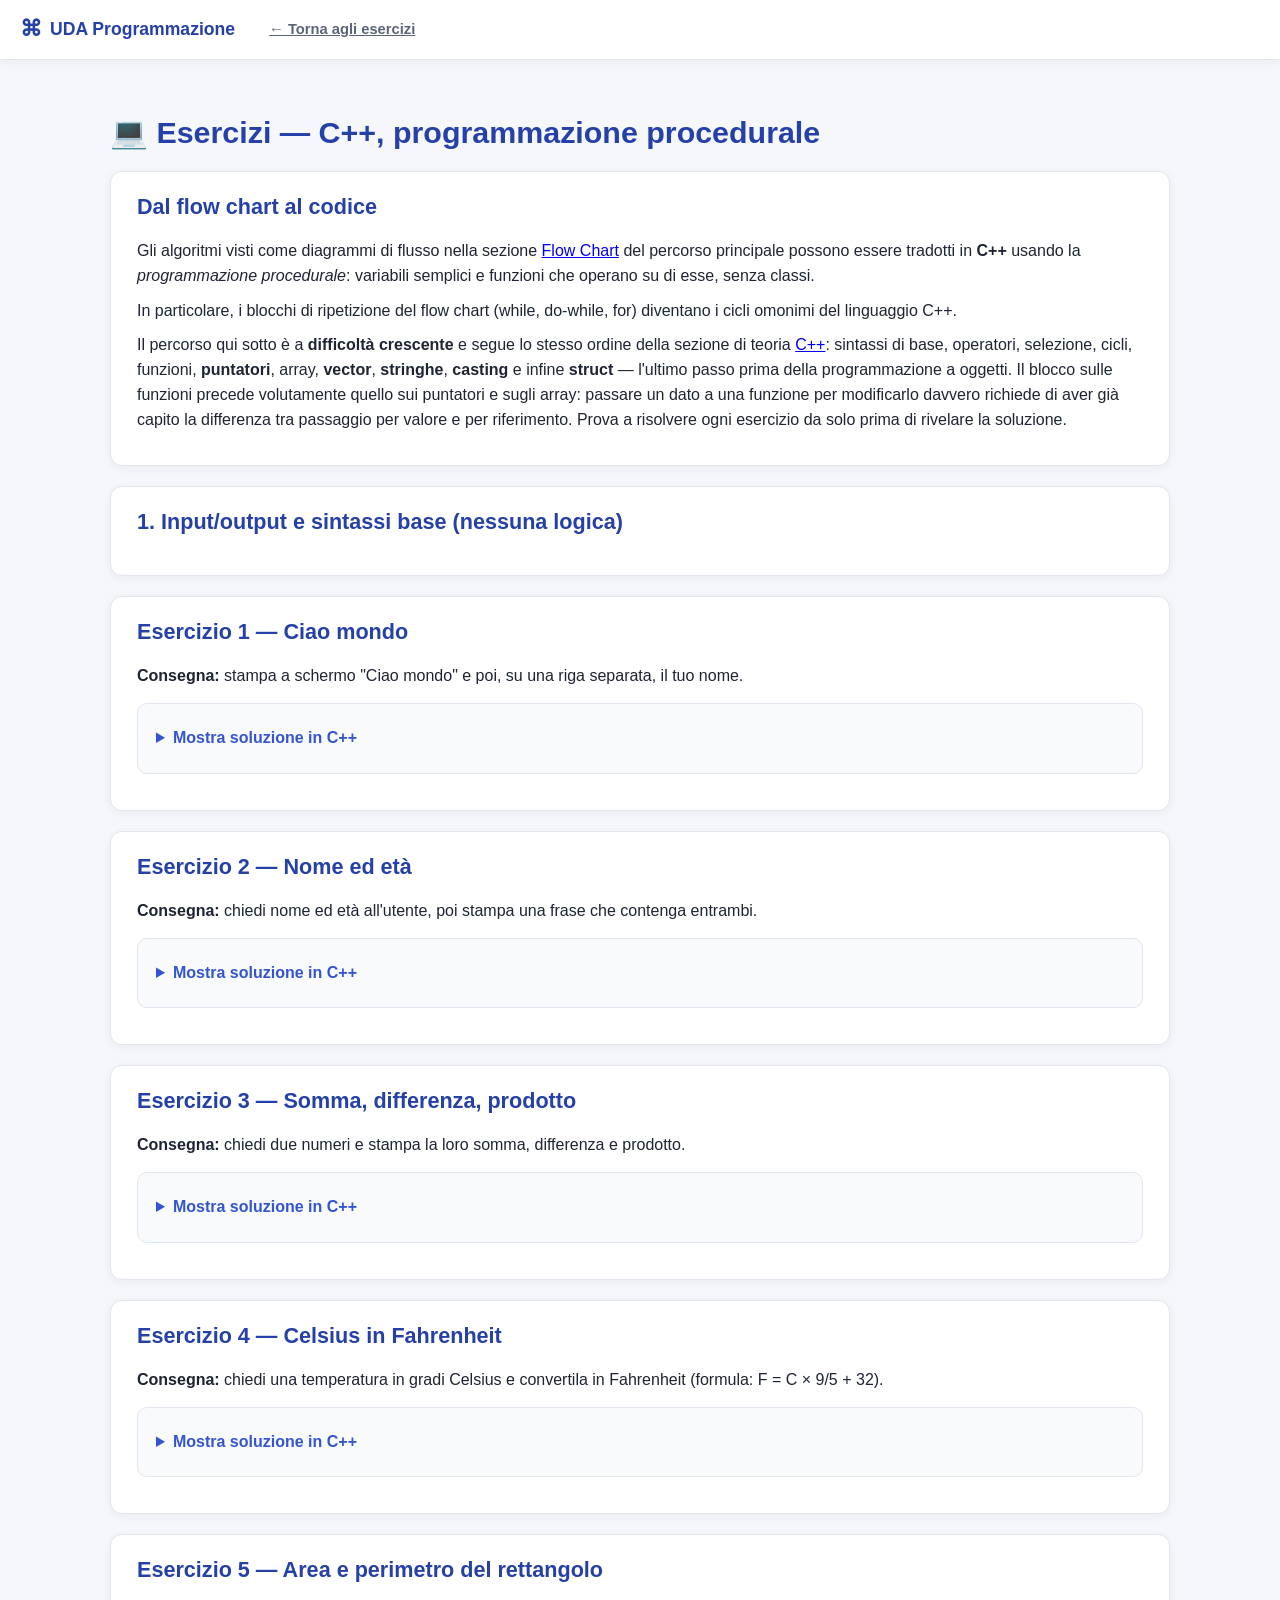
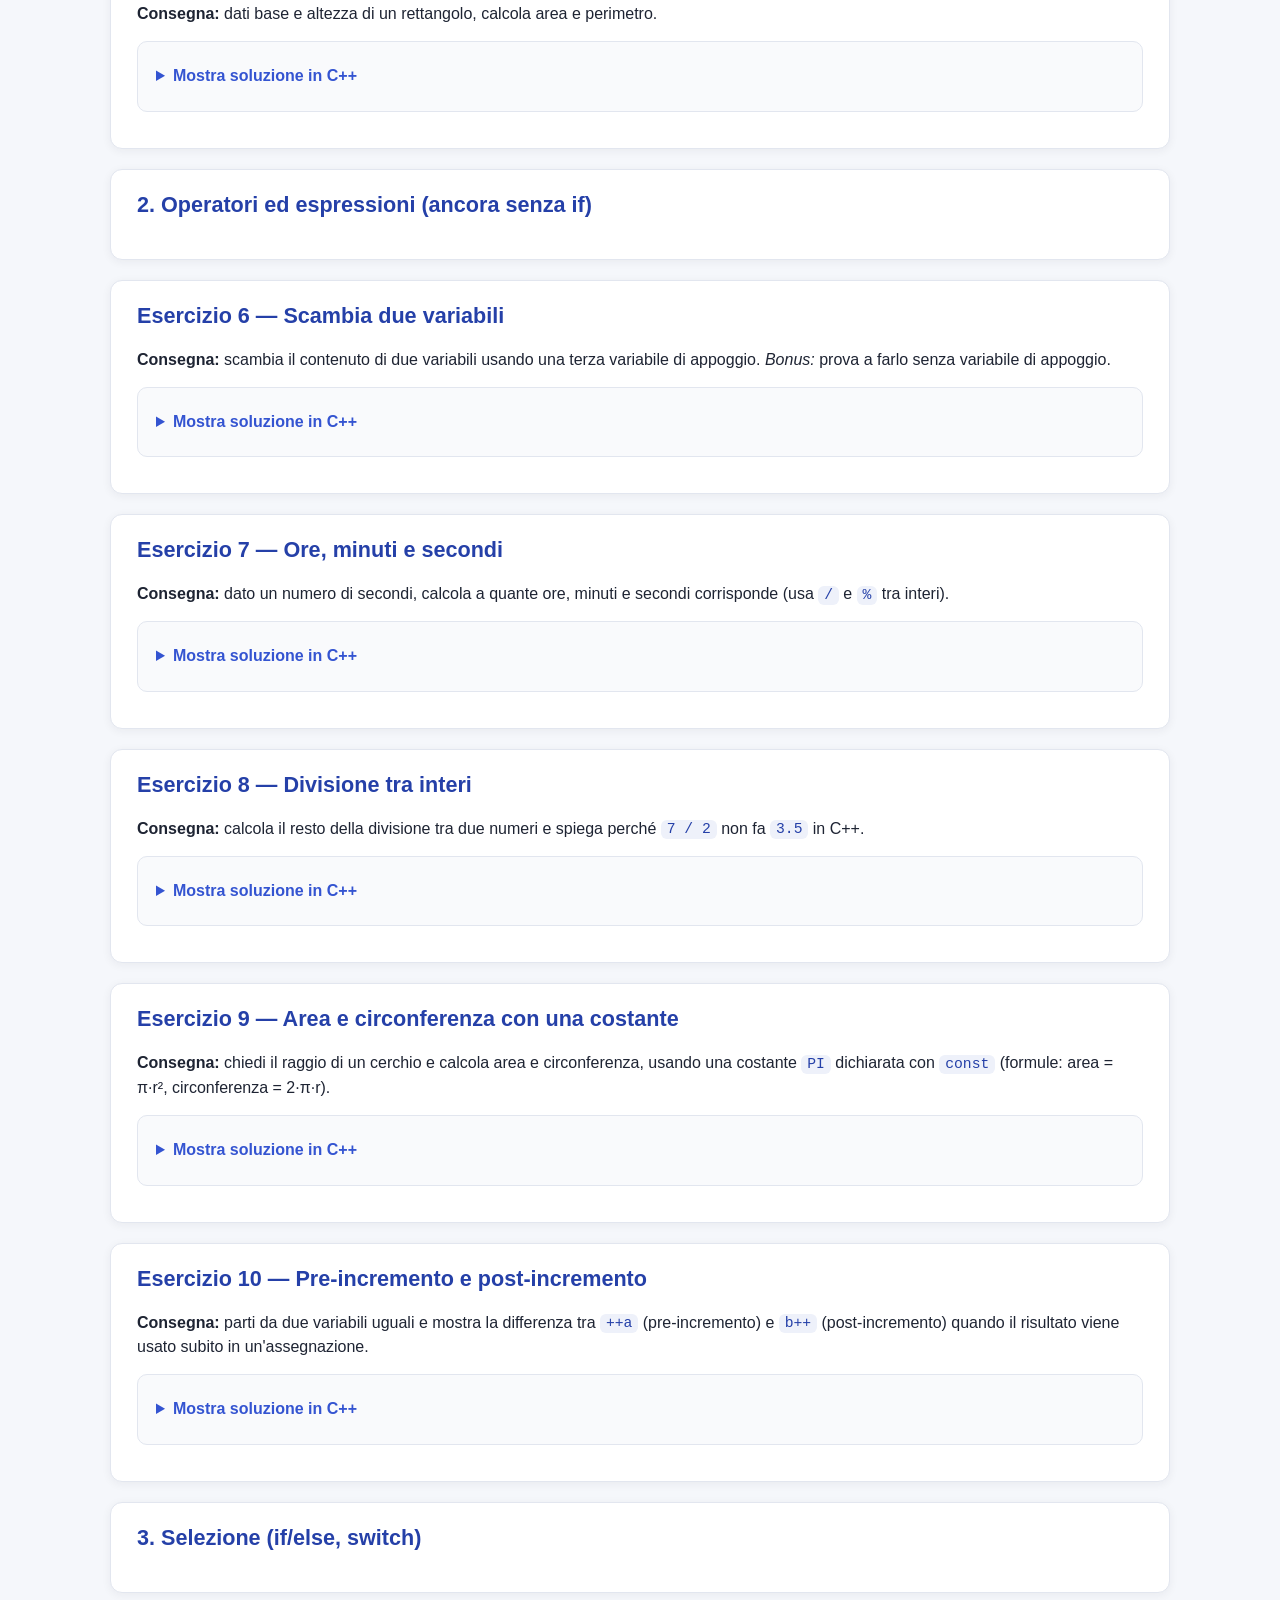
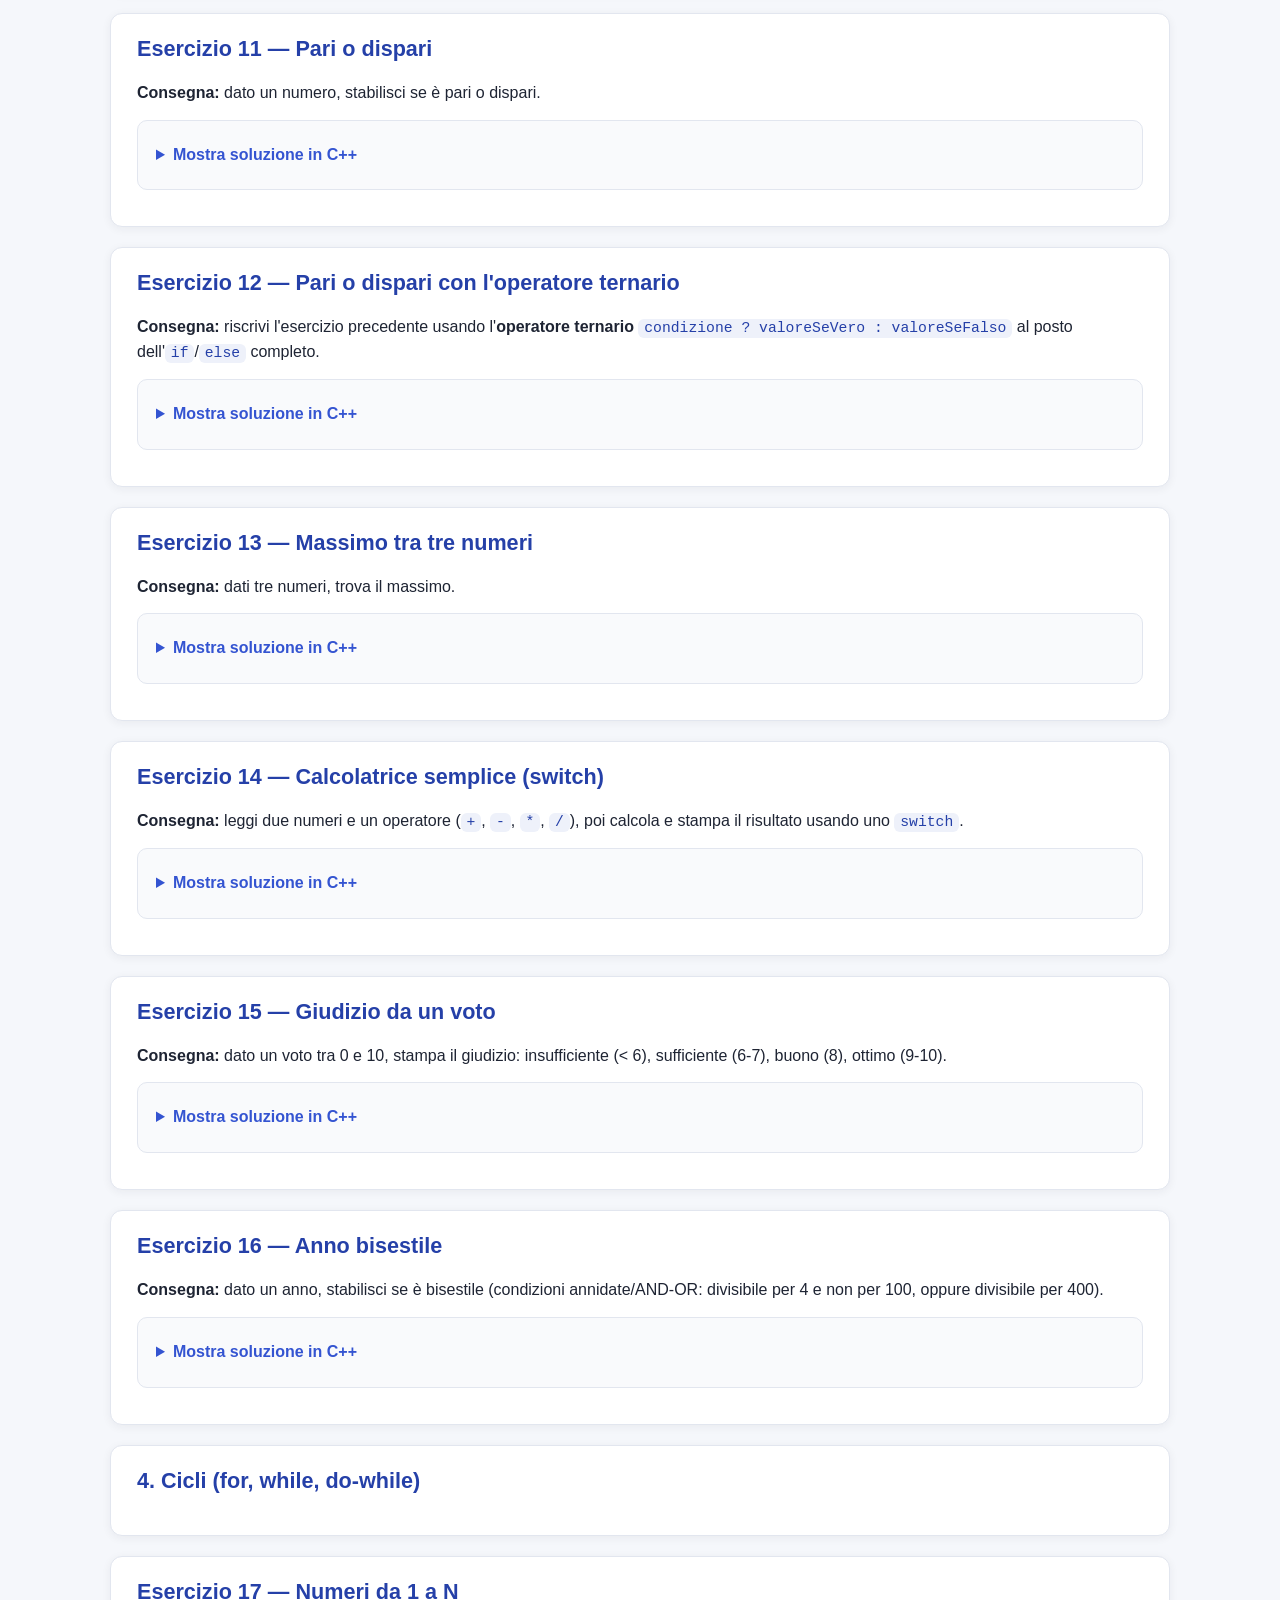
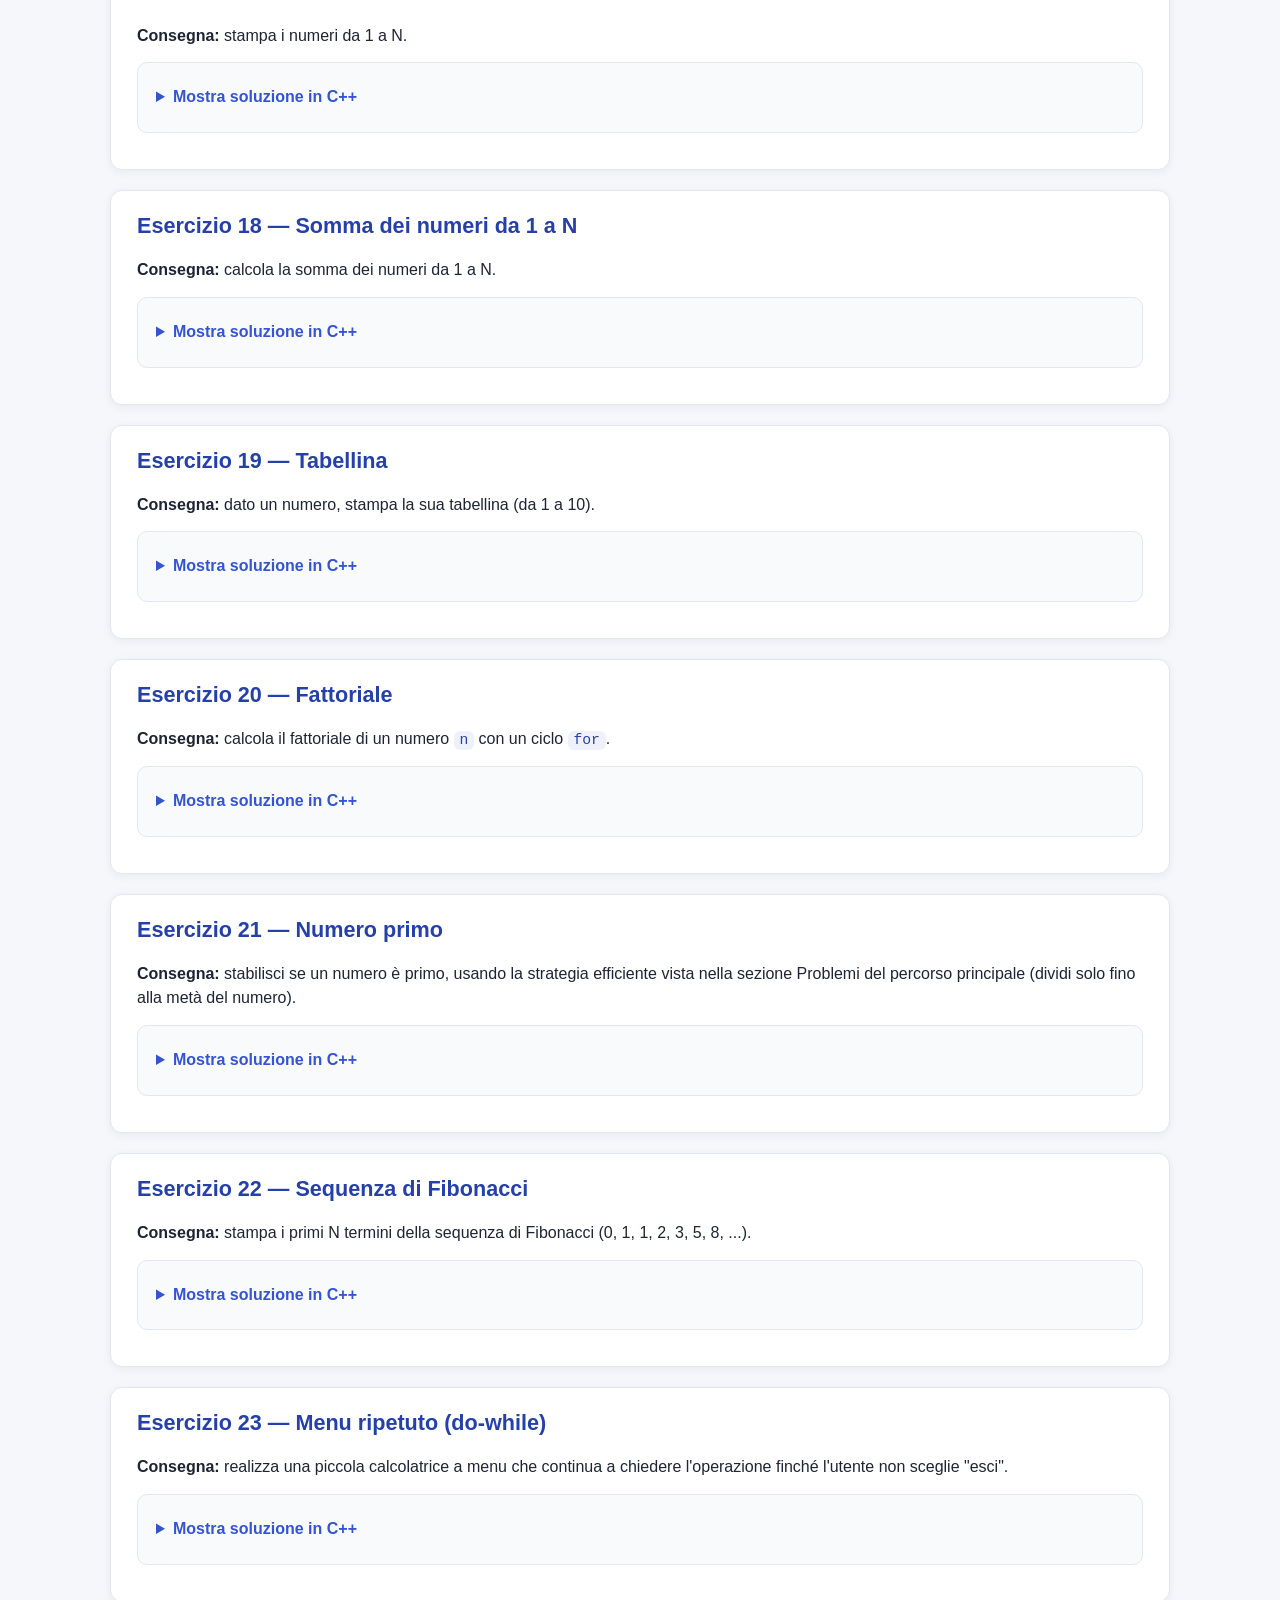
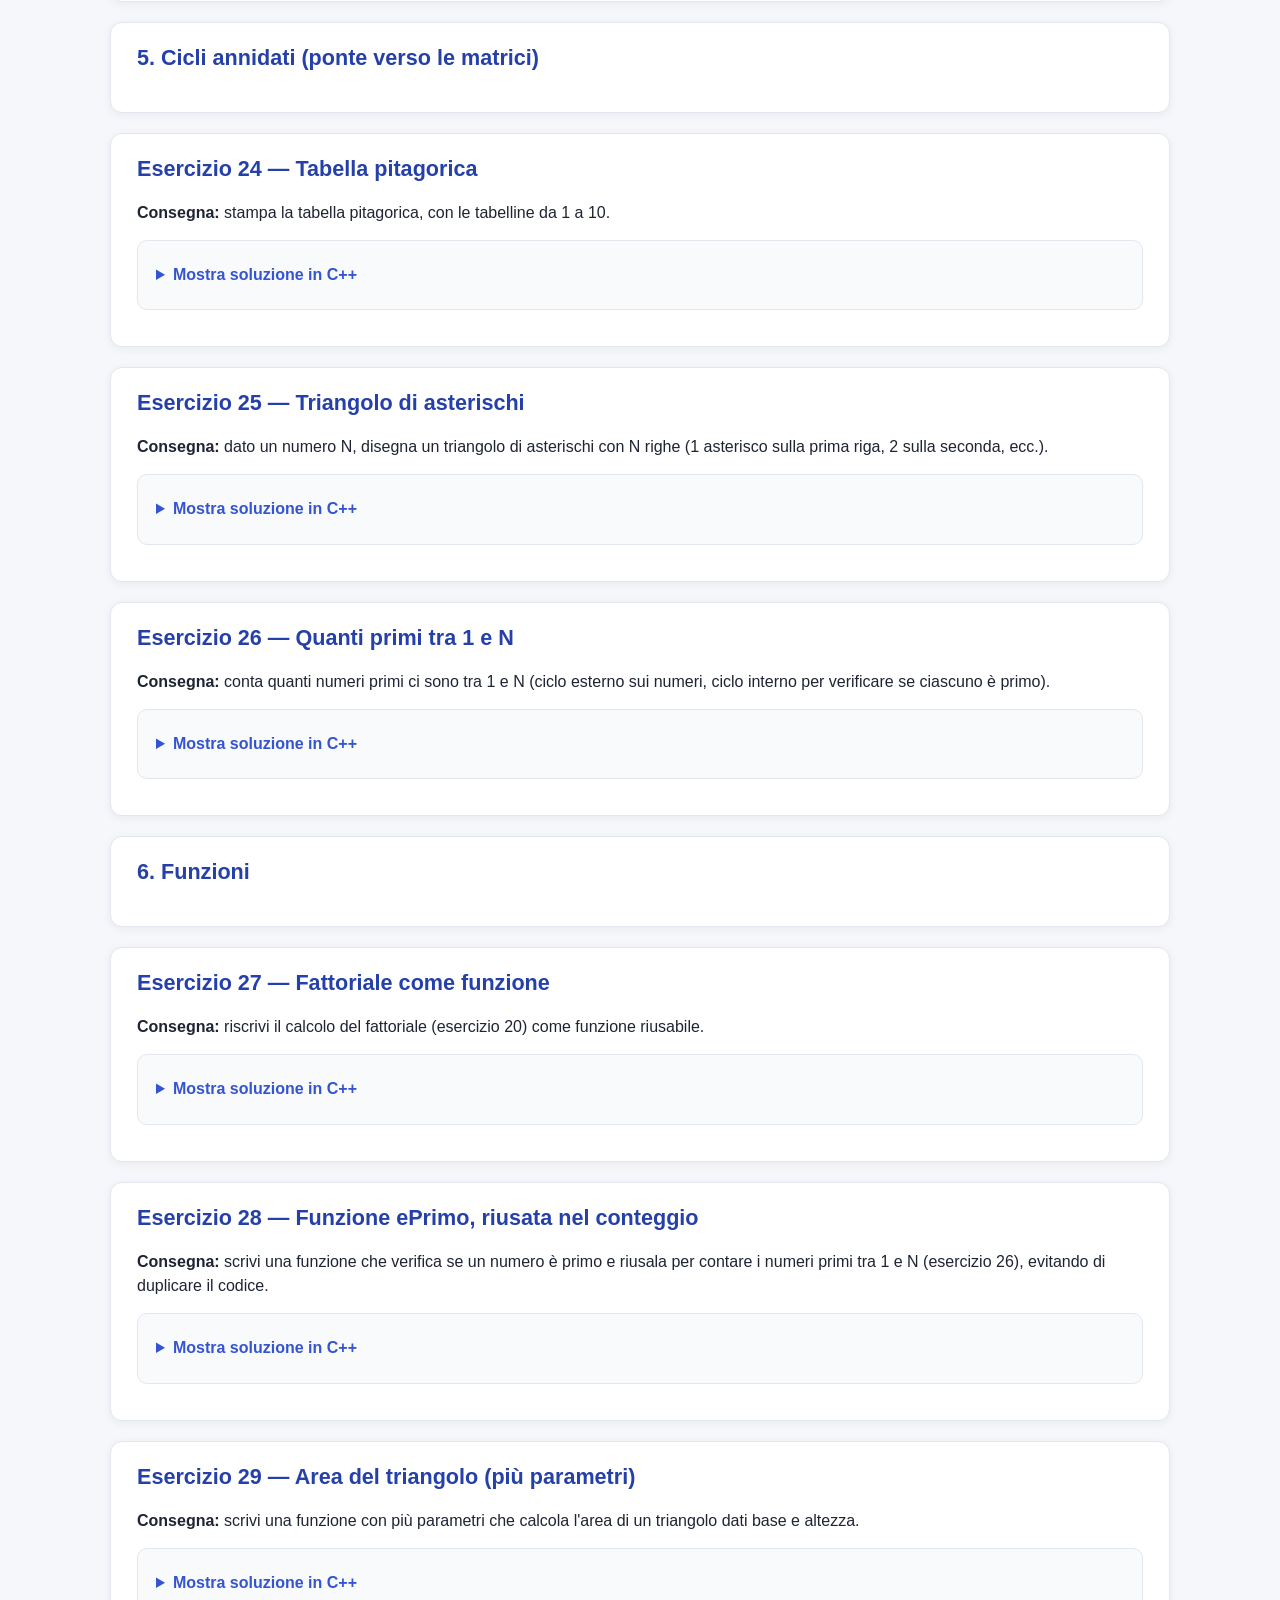
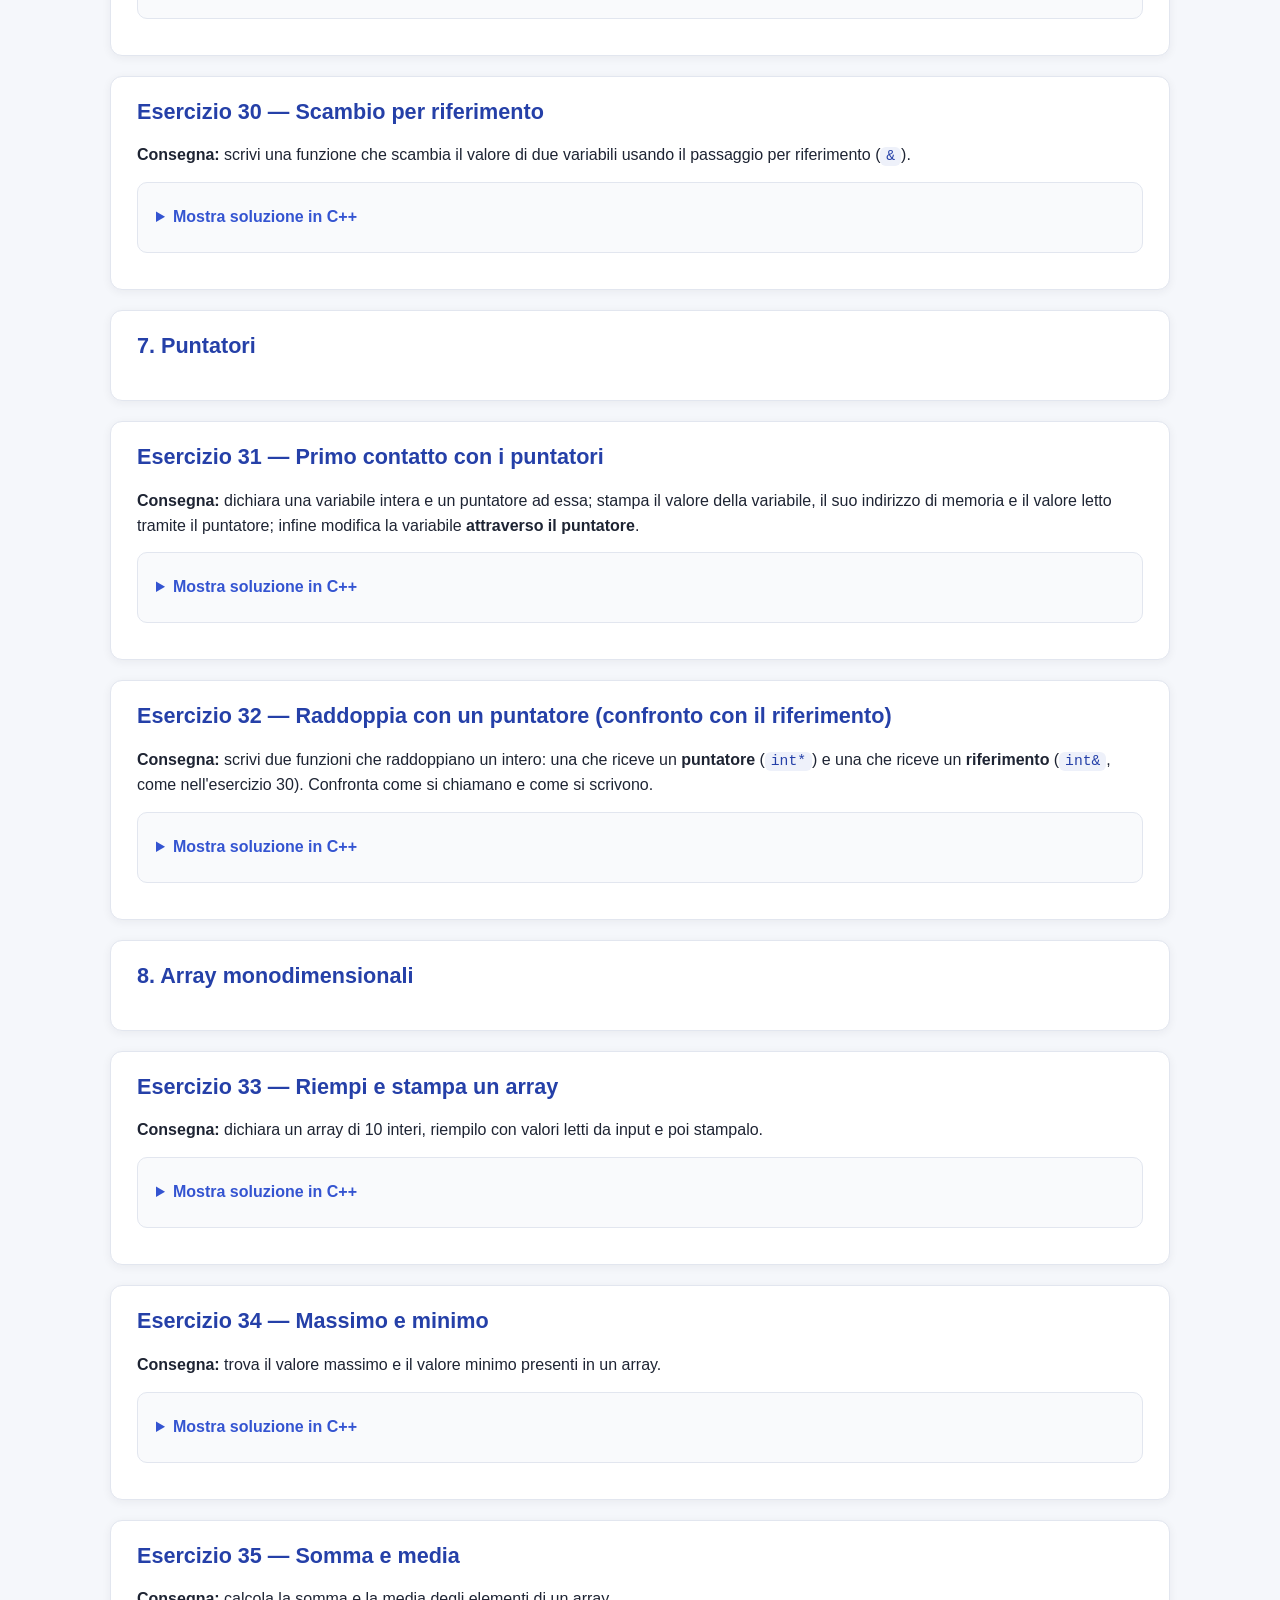
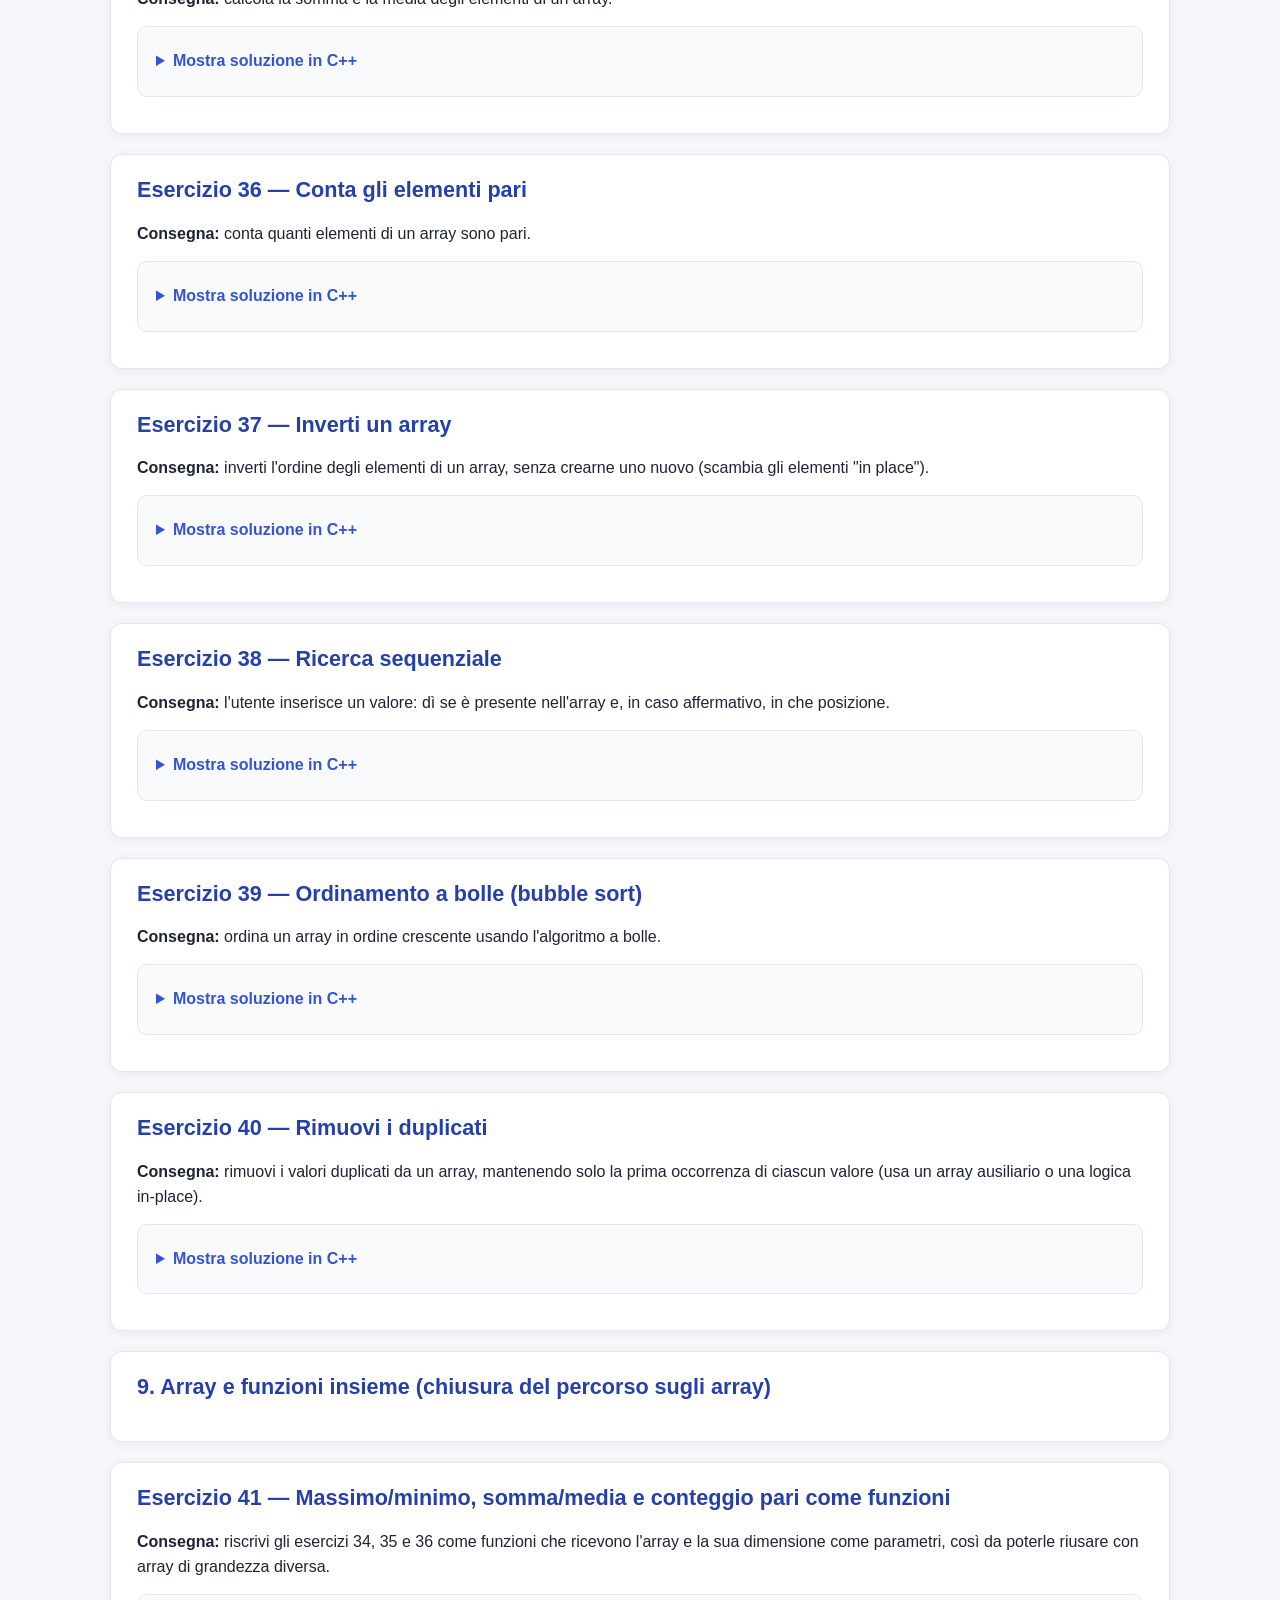
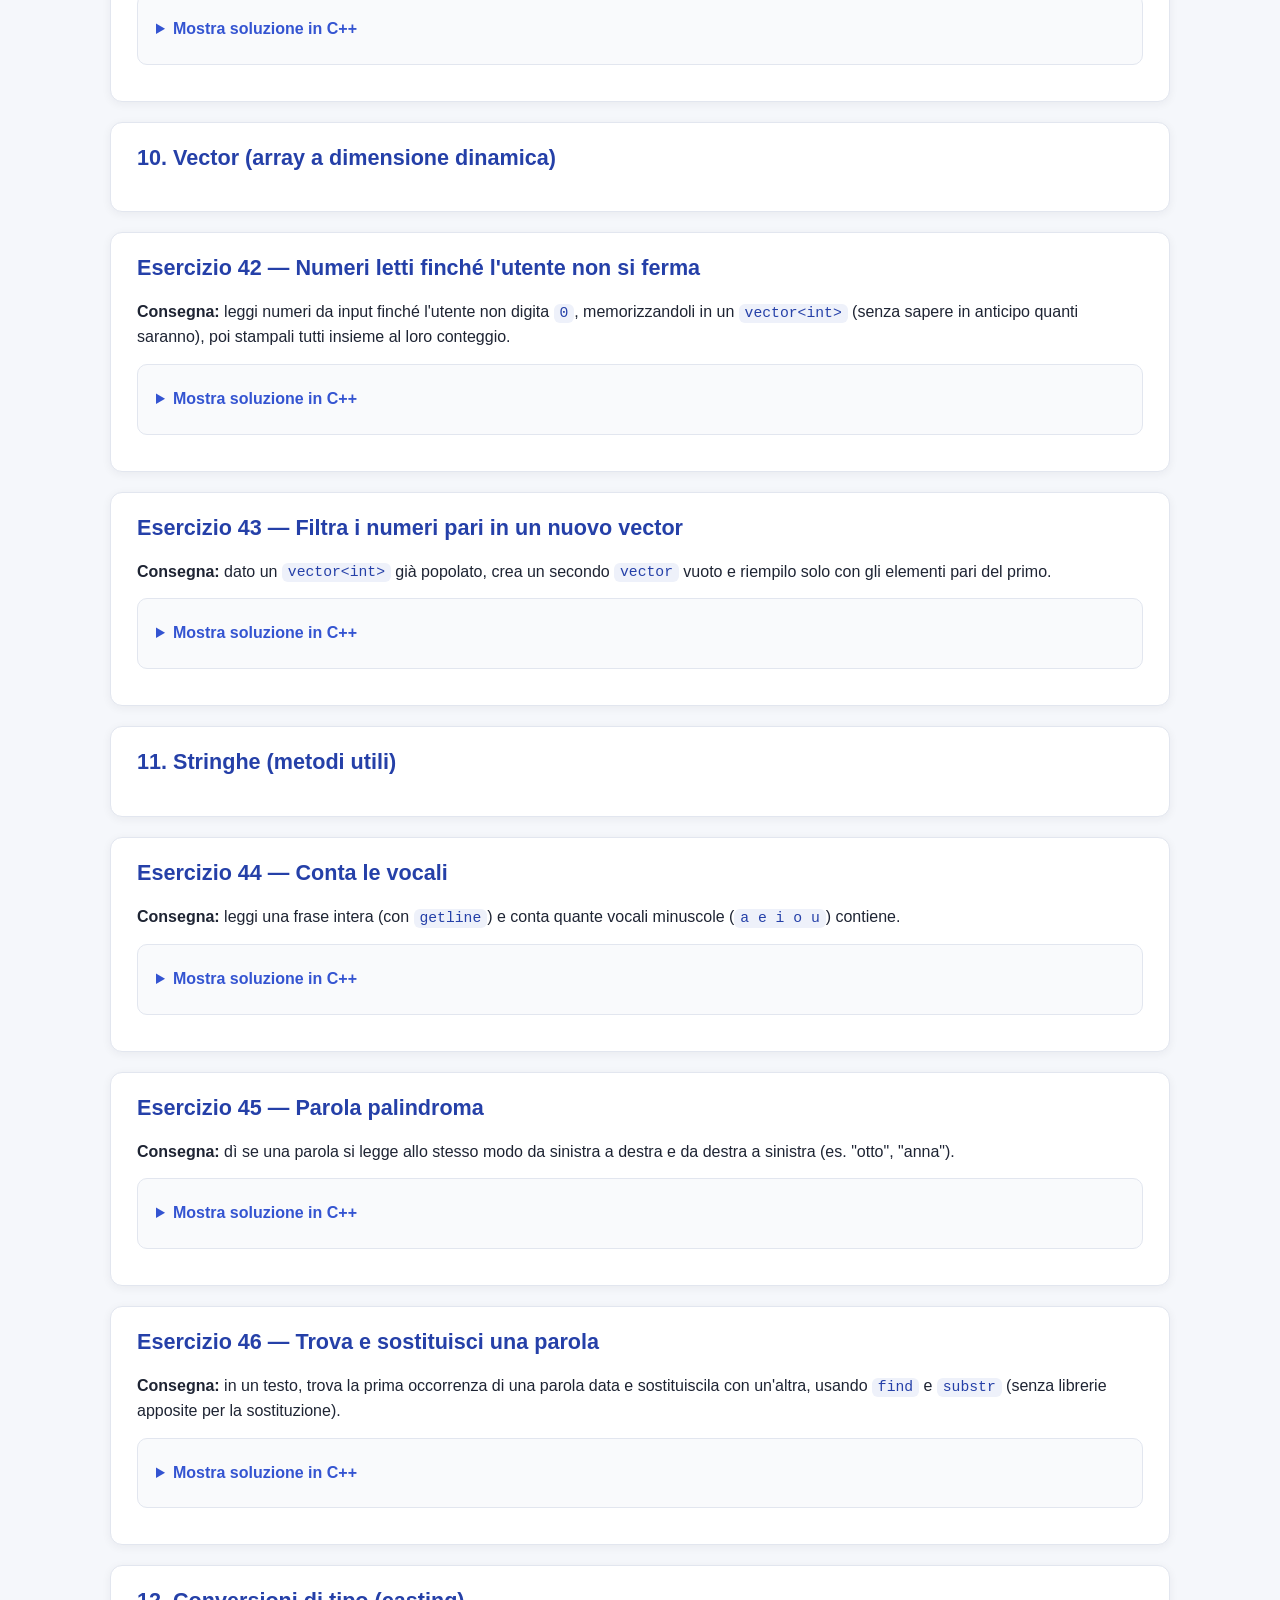
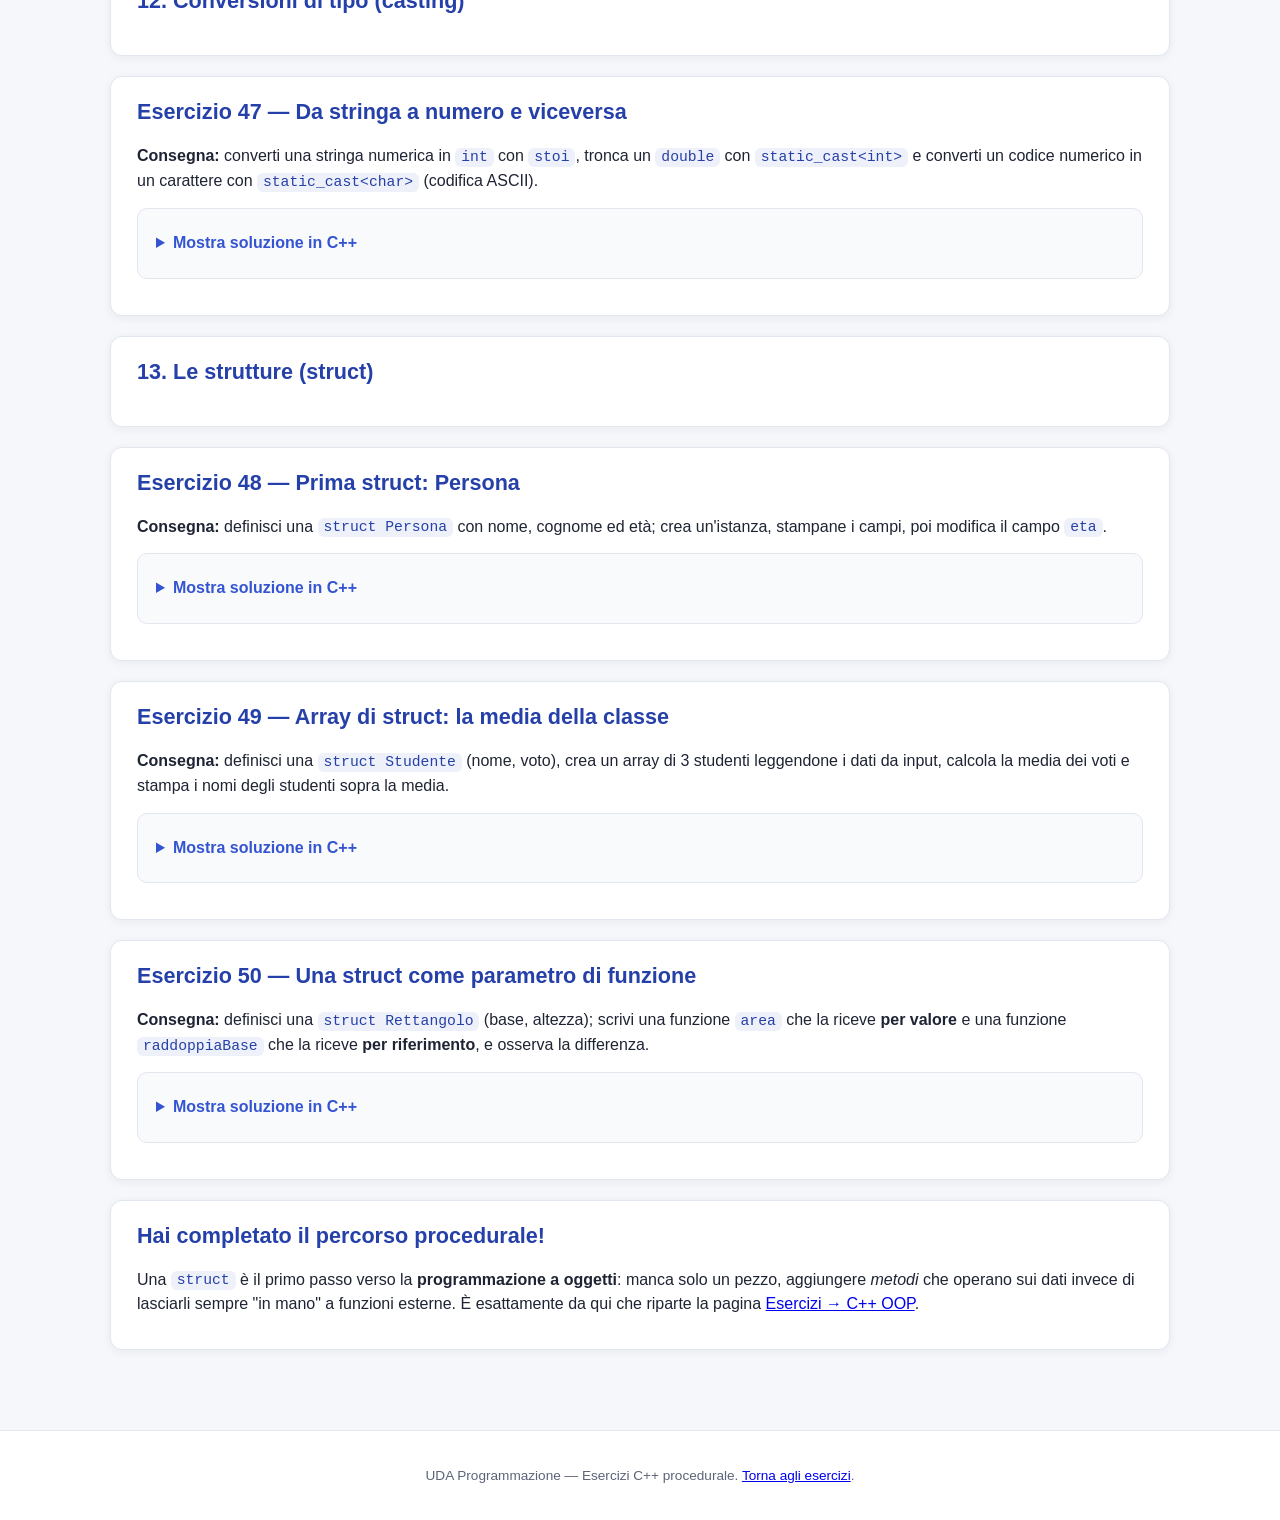
==== commit 2608a8b6: "Aggiunge esercizi mancanti su struct, puntatori, vector, stringhe, casting Completa il percorso C++ " ====
--- a/esercizi-cpp-procedurale.html
+++ b/esercizi-cpp-procedurale.html
@@ -26,7 +26,7 @@
     <h2>Dal flow chart al codice</h2>
     <p>Gli algoritmi visti come diagrammi di flusso nella sezione <a href="Introduzione_Programmazione.html">Flow Chart</a> del percorso principale possono essere tradotti in <strong>C++</strong> usando la <em>programmazione procedurale</em>: variabili semplici e funzioni che operano su di esse, senza classi.</p>
     <p>In particolare, i blocchi di ripetizione del flow chart (while, do-while, for) diventano i cicli omonimi del linguaggio C++.</p>
-    <p>Il percorso qui sotto è a <strong>difficoltà crescente</strong>: parte dalla sintassi di base (input/output), passa per selezione e cicli, introduce le funzioni e chiude con gli array. Il blocco sulle funzioni precede volutamente quello sugli array: passare un array a una funzione richiede di aver già capito la differenza tra passaggio per valore e per riferimento. Prova a risolvere ogni esercizio da solo prima di rivelare la soluzione.</p>
+    <p>Il percorso qui sotto è a <strong>difficoltà crescente</strong> e segue lo stesso ordine della sezione di teoria <a href="Introduzione_Programmazione.html">C++</a>: sintassi di base, operatori, selezione, cicli, funzioni, <strong>puntatori</strong>, array, <strong>vector</strong>, <strong>stringhe</strong>, <strong>casting</strong> e infine <strong>struct</strong> — l'ultimo passo prima della programmazione a oggetti. Il blocco sulle funzioni precede volutamente quello sui puntatori e sugli array: passare un dato a una funzione per modificarlo davvero richiede di aver già capito la differenza tra passaggio per valore e per riferimento. Prova a risolvere ogni esercizio da solo prima di rivelare la soluzione.</p>
   </div>
 
   <!-- ============ 1. INPUT/OUTPUT E SINTASSI BASE ============ -->
@@ -207,13 +207,64 @@
     </div>
   </div>
 
+  <div class="lesson-block">
+    <h2>Esercizio 9 — Area e circonferenza con una costante</h2>
+    <p><strong>Consegna:</strong> chiedi il raggio di un cerchio e calcola area e circonferenza, usando una costante <code>PI</code> dichiarata con <code>const</code> (formule: area = π·r², circonferenza = 2·π·r).</p>
+    <div class="exercise-card">
+      <details class="reveal"><summary>Mostra soluzione in C++</summary>
+        <pre class="code-panel active">#include &lt;iostream&gt;
+using namespace std;
+
+int main() {
+    const double PI = 3.14159; // non deve mai cambiare: dichiararla const lo garantisce
+    double raggio;
+    cin &gt;&gt; raggio;
+
+    double area = PI * raggio * raggio;
+    double circonferenza = 2 * PI * raggio;
+
+    cout &lt;&lt; "Area: " &lt;&lt; area &lt;&lt; endl;
+    cout &lt;&lt; "Circonferenza: " &lt;&lt; circonferenza &lt;&lt; endl;
+
+    // PI = 3.0; // se scommentata: ERRORE DI COMPILAZIONE, non si puo' riassegnare una costante
+    return 0;
+}</pre>
+        <p class="note">Usare <code>const</code> non è solo una convenzione stilistica: se per errore in mezzo al codice si scrivesse <code>PI = 3.0;</code>, il compilatore lo segnalerebbe subito come errore, invece di lasciare che un bug del genere passi inosservato fino all'esecuzione.</p>
+      </details>
+    </div>
+  </div>
+
+  <div class="lesson-block">
+    <h2>Esercizio 10 — Pre-incremento e post-incremento</h2>
+    <p><strong>Consegna:</strong> parti da due variabili uguali e mostra la differenza tra <code>++a</code> (pre-incremento) e <code>b++</code> (post-incremento) quando il risultato viene usato subito in un'assegnazione.</p>
+    <div class="exercise-card">
+      <details class="reveal"><summary>Mostra soluzione in C++</summary>
+        <pre class="code-panel active">#include &lt;iostream&gt;
+using namespace std;
+
+int main() {
+    int a = 5;
+    int b = 5;
+
+    int risultatoPre = ++a;  // PRE: a diventa 6 PRIMA di essere letto -> risultatoPre vale 6
+    int risultatoPost = b++; // POST: risultatoPost prende il valore ATTUALE (5) -> POI b diventa 6
+
+    cout &lt;&lt; "a = " &lt;&lt; a &lt;&lt; ", risultatoPre = " &lt;&lt; risultatoPre &lt;&lt; endl;   // a = 6, risultatoPre = 6
+    cout &lt;&lt; "b = " &lt;&lt; b &lt;&lt; ", risultatoPost = " &lt;&lt; risultatoPost &lt;&lt; endl; // b = 6, risultatoPost = 5
+    return 0;
+}</pre>
+        <p class="note">Alla fine <code>a</code> e <code>b</code> valgono entrambe 6: l'incremento avviene comunque. Cambia solo <strong>quale valore viene "fotografato"</strong> nella variabile di destinazione: quello già aggiornato (pre) o quello di un istante prima (post).</p>
+      </details>
+    </div>
+  </div>
+
   <!-- ============ 3. SELEZIONE ============ -->
   <div class="lesson-block">
     <h2>3. Selezione (if/else, switch)</h2>
   </div>
 
   <div class="lesson-block">
-    <h2>Esercizio 9 — Pari o dispari</h2>
+    <h2>Esercizio 11 — Pari o dispari</h2>
     <p><strong>Consegna:</strong> dato un numero, stabilisci se è pari o dispari.</p>
     <div class="exercise-card">
       <details class="reveal"><summary>Mostra soluzione in C++</summary>
@@ -235,7 +286,31 @@
   </div>
 
   <div class="lesson-block">
-    <h2>Esercizio 10 — Massimo tra tre numeri</h2>
+    <h2>Esercizio 12 — Pari o dispari con l'operatore ternario</h2>
+    <p><strong>Consegna:</strong> riscrivi l'esercizio precedente usando l'<strong>operatore ternario</strong> <code>condizione ? valoreSeVero : valoreSeFalso</code> al posto dell'<code>if</code>/<code>else</code> completo.</p>
+    <div class="exercise-card">
+      <details class="reveal"><summary>Mostra soluzione in C++</summary>
+        <pre class="code-panel active">#include &lt;iostream&gt;
+#include &lt;string&gt;
+using namespace std;
+
+int main() {
+    int n;
+    cin &gt;&gt; n;
+
+    // equivalente compatto dell'if/else dell'esercizio 11
+    string esito = (n % 2 == 0) ? "pari" : "dispari";
+
+    cout &lt;&lt; n &lt;&lt; " e' " &lt;&lt; esito;
+    return 0;
+}</pre>
+        <p class="note">Il ternario conviene quando si deve solo <strong>scegliere un valore</strong> da assegnare o stampare, come qui. Per una logica più complessa (più di due strade, più istruzioni per ramo, oppure un <code>cin</code> dentro una delle due alternative) serve invece un vero <code>if</code>/<code>else</code>, come quello visto negli esercizi successivi.</p>
+      </details>
+    </div>
+  </div>
+
+  <div class="lesson-block">
+    <h2>Esercizio 13 — Massimo tra tre numeri</h2>
     <p><strong>Consegna:</strong> dati tre numeri, trova il massimo.</p>
     <div class="exercise-card">
       <details class="reveal"><summary>Mostra soluzione in C++</summary>
@@ -262,7 +337,7 @@
   </div>
 
   <div class="lesson-block">
-    <h2>Esercizio 11 — Calcolatrice semplice (switch)</h2>
+    <h2>Esercizio 14 — Calcolatrice semplice (switch)</h2>
     <p><strong>Consegna:</strong> leggi due numeri e un operatore (<code>+</code>, <code>-</code>, <code>*</code>, <code>/</code>), poi calcola e stampa il risultato usando uno <code>switch</code>.</p>
     <div class="exercise-card">
       <details class="reveal"><summary>Mostra soluzione in C++</summary>
@@ -301,7 +376,7 @@
   </div>
 
   <div class="lesson-block">
-    <h2>Esercizio 12 — Giudizio da un voto</h2>
+    <h2>Esercizio 15 — Giudizio da un voto</h2>
     <p><strong>Consegna:</strong> dato un voto tra 0 e 10, stampa il giudizio: insufficiente (&lt; 6), sufficiente (6-7), buono (8), ottimo (9-10).</p>
     <div class="exercise-card">
       <details class="reveal"><summary>Mostra soluzione in C++</summary>
@@ -328,7 +403,7 @@
   </div>
 
   <div class="lesson-block">
-    <h2>Esercizio 13 — Anno bisestile</h2>
+    <h2>Esercizio 16 — Anno bisestile</h2>
     <p><strong>Consegna:</strong> dato un anno, stabilisci se è bisestile (condizioni annidate/AND-OR: divisibile per 4 e non per 100, oppure divisibile per 400).</p>
     <div class="exercise-card">
       <details class="reveal"><summary>Mostra soluzione in C++</summary>
@@ -358,7 +433,7 @@
   </div>
 
   <div class="lesson-block">
-    <h2>Esercizio 14 — Numeri da 1 a N</h2>
+    <h2>Esercizio 17 — Numeri da 1 a N</h2>
     <p><strong>Consegna:</strong> stampa i numeri da 1 a N.</p>
     <div class="exercise-card">
       <details class="reveal"><summary>Mostra soluzione in C++</summary>
@@ -378,7 +453,7 @@
   </div>
 
   <div class="lesson-block">
-    <h2>Esercizio 15 — Somma dei numeri da 1 a N</h2>
+    <h2>Esercizio 18 — Somma dei numeri da 1 a N</h2>
     <p><strong>Consegna:</strong> calcola la somma dei numeri da 1 a N.</p>
     <div class="exercise-card">
       <details class="reveal"><summary>Mostra soluzione in C++</summary>
@@ -402,7 +477,7 @@
   </div>
 
   <div class="lesson-block">
-    <h2>Esercizio 16 — Tabellina</h2>
+    <h2>Esercizio 19 — Tabellina</h2>
     <p><strong>Consegna:</strong> dato un numero, stampa la sua tabellina (da 1 a 10).</p>
     <div class="exercise-card">
       <details class="reveal"><summary>Mostra soluzione in C++</summary>
@@ -422,7 +497,7 @@
   </div>
 
   <div class="lesson-block">
-    <h2>Esercizio 17 — Fattoriale</h2>
+    <h2>Esercizio 20 — Fattoriale</h2>
     <p><strong>Consegna:</strong> calcola il fattoriale di un numero <code>n</code> con un ciclo <code>for</code>.</p>
     <div class="exercise-card">
       <details class="reveal"><summary>Mostra soluzione in C++</summary>
@@ -446,7 +521,7 @@
   </div>
 
   <div class="lesson-block">
-    <h2>Esercizio 18 — Numero primo</h2>
+    <h2>Esercizio 21 — Numero primo</h2>
     <p><strong>Consegna:</strong> stabilisci se un numero è primo, usando la strategia efficiente vista nella sezione Problemi del percorso principale (dividi solo fino alla metà del numero).</p>
     <div class="exercise-card">
       <details class="reveal"><summary>Mostra soluzione in C++</summary>
@@ -479,7 +554,7 @@
   </div>
 
   <div class="lesson-block">
-    <h2>Esercizio 19 — Sequenza di Fibonacci</h2>
+    <h2>Esercizio 22 — Sequenza di Fibonacci</h2>
     <p><strong>Consegna:</strong> stampa i primi N termini della sequenza di Fibonacci (0, 1, 1, 2, 3, 5, 8, ...).</p>
     <div class="exercise-card">
       <details class="reveal"><summary>Mostra soluzione in C++</summary>
@@ -504,7 +579,7 @@
   </div>
 
   <div class="lesson-block">
-    <h2>Esercizio 20 — Menu ripetuto (do-while)</h2>
+    <h2>Esercizio 23 — Menu ripetuto (do-while)</h2>
     <p><strong>Consegna:</strong> realizza una piccola calcolatrice a menu che continua a chiedere l'operazione finché l'utente non sceglie "esci".</p>
     <div class="exercise-card">
       <details class="reveal"><summary>Mostra soluzione in C++</summary>
@@ -544,7 +619,7 @@
   </div>
 
   <div class="lesson-block">
-    <h2>Esercizio 21 — Tabella pitagorica</h2>
+    <h2>Esercizio 24 — Tabella pitagorica</h2>
     <p><strong>Consegna:</strong> stampa la tabella pitagorica, con le tabelline da 1 a 10.</p>
     <div class="exercise-card">
       <details class="reveal"><summary>Mostra soluzione in C++</summary>
@@ -565,7 +640,7 @@
   </div>
 
   <div class="lesson-block">
-    <h2>Esercizio 22 — Triangolo di asterischi</h2>
+    <h2>Esercizio 25 — Triangolo di asterischi</h2>
     <p><strong>Consegna:</strong> dato un numero N, disegna un triangolo di asterischi con N righe (1 asterisco sulla prima riga, 2 sulla seconda, ecc.).</p>
     <div class="exercise-card">
       <details class="reveal"><summary>Mostra soluzione in C++</summary>
@@ -589,7 +664,7 @@
   </div>
 
   <div class="lesson-block">
-    <h2>Esercizio 23 — Quanti primi tra 1 e N</h2>
+    <h2>Esercizio 26 — Quanti primi tra 1 e N</h2>
     <p><strong>Consegna:</strong> conta quanti numeri primi ci sono tra 1 e N (ciclo esterno sui numeri, ciclo interno per verificare se ciascuno è primo).</p>
     <div class="exercise-card">
       <details class="reveal"><summary>Mostra soluzione in C++</summary>
@@ -626,8 +701,8 @@
   </div>
 
   <div class="lesson-block">
-    <h2>Esercizio 24 — Fattoriale come funzione</h2>
-    <p><strong>Consegna:</strong> riscrivi il calcolo del fattoriale (esercizio 17) come funzione riusabile.</p>
+    <h2>Esercizio 27 — Fattoriale come funzione</h2>
+    <p><strong>Consegna:</strong> riscrivi il calcolo del fattoriale (esercizio 20) come funzione riusabile.</p>
     <div class="exercise-card">
       <details class="reveal"><summary>Mostra soluzione in C++</summary>
         <pre class="code-panel active">#include &lt;iostream&gt;
@@ -652,8 +727,8 @@
   </div>
 
   <div class="lesson-block">
-    <h2>Esercizio 25 — Funzione ePrimo, riusata nel conteggio</h2>
-    <p><strong>Consegna:</strong> scrivi una funzione che verifica se un numero è primo e riusala per contare i numeri primi tra 1 e N (esercizio 23), evitando di duplicare il codice.</p>
+    <h2>Esercizio 28 — Funzione ePrimo, riusata nel conteggio</h2>
+    <p><strong>Consegna:</strong> scrivi una funzione che verifica se un numero è primo e riusala per contare i numeri primi tra 1 e N (esercizio 26), evitando di duplicare il codice.</p>
     <div class="exercise-card">
       <details class="reveal"><summary>Mostra soluzione in C++</summary>
         <pre class="code-panel active">#include &lt;iostream&gt;
@@ -683,13 +758,13 @@
     cout &lt;&lt; "Numeri primi tra 1 e " &lt;&lt; n &lt;&lt; ": " &lt;&lt; conta;
     return 0;
 }</pre>
-        <p class="note">La stessa funzione <code>ePrimo</code> può essere richiamata anche per verificare un singolo numero, come nell'esercizio 18: <code>ePrimo(n)</code> restituisce direttamente <code>true</code> o <code>false</code>.</p>
-      </details>
-    </div>
-  </div>
-
-  <div class="lesson-block">
-    <h2>Esercizio 26 — Area del triangolo (più parametri)</h2>
+        <p class="note">La stessa funzione <code>ePrimo</code> può essere richiamata anche per verificare un singolo numero, come nell'esercizio 21: <code>ePrimo(n)</code> restituisce direttamente <code>true</code> o <code>false</code>.</p>
+      </details>
+    </div>
+  </div>
+
+  <div class="lesson-block">
+    <h2>Esercizio 29 — Area del triangolo (più parametri)</h2>
     <p><strong>Consegna:</strong> scrivi una funzione con più parametri che calcola l'area di un triangolo dati base e altezza.</p>
     <div class="exercise-card">
       <details class="reveal"><summary>Mostra soluzione in C++</summary>
@@ -711,7 +786,7 @@
   </div>
 
   <div class="lesson-block">
-    <h2>Esercizio 27 — Scambio per riferimento</h2>
+    <h2>Esercizio 30 — Scambio per riferimento</h2>
     <p><strong>Consegna:</strong> scrivi una funzione che scambia il valore di due variabili usando il passaggio per riferimento (<code>&amp;</code>).</p>
     <div class="exercise-card">
       <details class="reveal"><summary>Mostra soluzione in C++</summary>
@@ -733,18 +808,82 @@
     cout &lt;&lt; "x = " &lt;&lt; x &lt;&lt; ", y = " &lt;&lt; y;
     return 0;
 }</pre>
-        <p class="note">Passando <code>a</code> e <code>b</code> per riferimento (<code>&amp;</code>), la funzione modifica direttamente le variabili originali <code>x</code> e <code>y</code>. Se il parametro fosse passato per valore (senza <code>&amp;</code>), lo scambio avverrebbe solo su una copia locale e non avrebbe alcun effetto fuori dalla funzione.</p>
-      </details>
-    </div>
-  </div>
-
-  <!-- ============ 7. ARRAY MONODIMENSIONALI ============ -->
-  <div class="lesson-block">
-    <h2>7. Array monodimensionali</h2>
-  </div>
-
-  <div class="lesson-block">
-    <h2>Esercizio 28 — Riempi e stampa un array</h2>
+        <p class="note">Passando <code>a</code> e <code>b</code> per riferimento (<code>&amp;</code>), la funzione modifica direttamente le variabili originali <code>x</code> e <code>y</code>. Se il parametro fosse passato per valore (senza <code>&amp;</code>), lo scambio avverrebbe solo su una copia locale e non avrebbe alcun effetto fuori dalla funzione. Nel prossimo blocco vedremo come ottenere lo stesso risultato con i <strong>puntatori</strong>, la tecnica "sotto al cofano" di cui i riferimenti sono una scorciatoia.</p>
+      </details>
+    </div>
+  </div>
+
+  <!-- ============ 7. PUNTATORI ============ -->
+  <div class="lesson-block">
+    <h2>7. Puntatori</h2>
+  </div>
+
+  <div class="lesson-block">
+    <h2>Esercizio 31 — Primo contatto con i puntatori</h2>
+    <p><strong>Consegna:</strong> dichiara una variabile intera e un puntatore ad essa; stampa il valore della variabile, il suo indirizzo di memoria e il valore letto tramite il puntatore; infine modifica la variabile <strong>attraverso il puntatore</strong>.</p>
+    <div class="exercise-card">
+      <details class="reveal"><summary>Mostra soluzione in C++</summary>
+        <pre class="code-panel active">#include &lt;iostream&gt;
+using namespace std;
+
+int main() {
+    int numero = 42;
+    int *ptr = nullptr; // dichiarazione: il puntatore non punta ancora a nulla
+
+    ptr = &amp;numero; // &amp; = "indirizzo di": ptr ora punta a numero
+
+    cout &lt;&lt; "Valore di numero: " &lt;&lt; numero &lt;&lt; endl;
+    cout &lt;&lt; "Indirizzo di numero: " &lt;&lt; &amp;numero &lt;&lt; endl;
+    cout &lt;&lt; "Contenuto di ptr (indirizzo): " &lt;&lt; ptr &lt;&lt; endl;
+    cout &lt;&lt; "Valore puntato da ptr (*ptr): " &lt;&lt; *ptr &lt;&lt; endl;
+
+    *ptr = 100; // scrivo ATTRAVERSO il puntatore: modifico davvero "numero"
+    cout &lt;&lt; "Nuovo valore di numero: " &lt;&lt; numero &lt;&lt; endl; // 100
+    return 0;
+}</pre>
+        <p class="note">L'indirizzo stampato (<code>&amp;numero</code> e <code>ptr</code>) sarà lo stesso: <code>ptr</code> non contiene un numero "a caso", ma proprio la posizione in memoria di <code>numero</code>. Per questo scrivere in <code>*ptr</code> equivale a scrivere direttamente in <code>numero</code>.</p>
+      </details>
+    </div>
+  </div>
+
+  <div class="lesson-block">
+    <h2>Esercizio 32 — Raddoppia con un puntatore (confronto con il riferimento)</h2>
+    <p><strong>Consegna:</strong> scrivi due funzioni che raddoppiano un intero: una che riceve un <strong>puntatore</strong> (<code>int*</code>) e una che riceve un <strong>riferimento</strong> (<code>int&amp;</code>, come nell'esercizio 30). Confronta come si chiamano e come si scrivono.</p>
+    <div class="exercise-card">
+      <details class="reveal"><summary>Mostra soluzione in C++</summary>
+        <pre class="code-panel active">#include &lt;iostream&gt;
+using namespace std;
+
+void raddoppiaConPuntatore(int *n) {
+    *n = *n * 2; // devo dereferenziare esplicitamente con * per leggere/scrivere il valore
+}
+
+void raddoppiaConRiferimento(int &amp;n) {
+    n = n * 2; // il riferimento nasconde la dereferenziazione: si usa "n" come una variabile normale
+}
+
+int main() {
+    int x = 10;
+    raddoppiaConPuntatore(&amp;x); // alla chiamata devo passare esplicitamente l'indirizzo con &amp;
+    cout &lt;&lt; "Dopo raddoppiaConPuntatore: " &lt;&lt; x &lt;&lt; endl; // 20
+
+    int y = 10;
+    raddoppiaConRiferimento(y); // alla chiamata basta passare "y": niente &amp; ne' *
+    cout &lt;&lt; "Dopo raddoppiaConRiferimento: " &lt;&lt; y &lt;&lt; endl; // 20
+    return 0;
+}</pre>
+        <p class="note">Le due funzioni ottengono <strong>esattamente lo stesso risultato</strong>: modificano davvero la variabile del chiamante, non una copia. Cambia solo la sintassi: con il puntatore l'indirizzo (<code>&amp;x</code>) e la dereferenziazione (<code>*n</code>) sono scritti a mano dal programmatore; con il riferimento li gestisce il compilatore "dietro le quinte". In C++ moderno si preferisce il riferimento quando è possibile, ma è importante conoscere anche i puntatori: molte librerie e codice più datato li usano ancora, e sono indispensabili in casi che il riferimento non copre (es. un puntatore che può valere <code>nullptr</code>, o che deve poter cambiare a quale variabile punta).</p>
+      </details>
+    </div>
+  </div>
+
+  <!-- ============ 8. ARRAY MONODIMENSIONALI ============ -->
+  <div class="lesson-block">
+    <h2>8. Array monodimensionali</h2>
+  </div>
+
+  <div class="lesson-block">
+    <h2>Esercizio 33 — Riempi e stampa un array</h2>
     <p><strong>Consegna:</strong> dichiara un array di 10 interi, riempilo con valori letti da input e poi stampalo.</p>
     <div class="exercise-card">
       <details class="reveal"><summary>Mostra soluzione in C++</summary>
@@ -768,7 +907,7 @@
   </div>
 
   <div class="lesson-block">
-    <h2>Esercizio 29 — Massimo e minimo</h2>
+    <h2>Esercizio 34 — Massimo e minimo</h2>
     <p><strong>Consegna:</strong> trova il valore massimo e il valore minimo presenti in un array.</p>
     <div class="exercise-card">
       <details class="reveal"><summary>Mostra soluzione in C++</summary>
@@ -800,7 +939,7 @@
   </div>
 
   <div class="lesson-block">
-    <h2>Esercizio 30 — Somma e media</h2>
+    <h2>Esercizio 35 — Somma e media</h2>
     <p><strong>Consegna:</strong> calcola la somma e la media degli elementi di un array.</p>
     <div class="exercise-card">
       <details class="reveal"><summary>Mostra soluzione in C++</summary>
@@ -827,7 +966,7 @@
   </div>
 
   <div class="lesson-block">
-    <h2>Esercizio 31 — Conta gli elementi pari</h2>
+    <h2>Esercizio 36 — Conta gli elementi pari</h2>
     <p><strong>Consegna:</strong> conta quanti elementi di un array sono pari.</p>
     <div class="exercise-card">
       <details class="reveal"><summary>Mostra soluzione in C++</summary>
@@ -855,7 +994,7 @@
   </div>
 
   <div class="lesson-block">
-    <h2>Esercizio 32 — Inverti un array</h2>
+    <h2>Esercizio 37 — Inverti un array</h2>
     <p><strong>Consegna:</strong> inverti l'ordine degli elementi di un array, senza crearne uno nuovo (scambia gli elementi "in place").</p>
     <div class="exercise-card">
       <details class="reveal"><summary>Mostra soluzione in C++</summary>
@@ -885,7 +1024,7 @@
   </div>
 
   <div class="lesson-block">
-    <h2>Esercizio 33 — Ricerca sequenziale</h2>
+    <h2>Esercizio 38 — Ricerca sequenziale</h2>
     <p><strong>Consegna:</strong> l'utente inserisce un valore: dì se è presente nell'array e, in caso affermativo, in che posizione.</p>
     <div class="exercise-card">
       <details class="reveal"><summary>Mostra soluzione in C++</summary>
@@ -920,7 +1059,7 @@
   </div>
 
   <div class="lesson-block">
-    <h2>Esercizio 34 — Ordinamento a bolle (bubble sort)</h2>
+    <h2>Esercizio 39 — Ordinamento a bolle (bubble sort)</h2>
     <p><strong>Consegna:</strong> ordina un array in ordine crescente usando l'algoritmo a bolle.</p>
     <div class="exercise-card">
       <details class="reveal"><summary>Mostra soluzione in C++</summary>
@@ -954,7 +1093,7 @@
   </div>
 
   <div class="lesson-block">
-    <h2>Esercizio 35 — Rimuovi i duplicati</h2>
+    <h2>Esercizio 40 — Rimuovi i duplicati</h2>
     <p><strong>Consegna:</strong> rimuovi i valori duplicati da un array, mantenendo solo la prima occorrenza di ciascun valore (usa un array ausiliario o una logica in-place).</p>
     <div class="exercise-card">
       <details class="reveal"><summary>Mostra soluzione in C++</summary>
@@ -993,14 +1132,14 @@
     </div>
   </div>
 
-  <!-- ============ 8. ARRAY E FUNZIONI INSIEME ============ -->
-  <div class="lesson-block">
-    <h2>8. Array e funzioni insieme (chiusura del percorso)</h2>
-  </div>
-
-  <div class="lesson-block">
-    <h2>Esercizio 36 — Massimo/minimo, somma/media e conteggio pari come funzioni</h2>
-    <p><strong>Consegna:</strong> riscrivi gli esercizi 29, 30 e 31 come funzioni che ricevono l'array e la sua dimensione come parametri, così da poterle riusare con array di grandezza diversa.</p>
+  <!-- ============ 9. ARRAY E FUNZIONI INSIEME ============ -->
+  <div class="lesson-block">
+    <h2>9. Array e funzioni insieme (chiusura del percorso sugli array)</h2>
+  </div>
+
+  <div class="lesson-block">
+    <h2>Esercizio 41 — Massimo/minimo, somma/media e conteggio pari come funzioni</h2>
+    <p><strong>Consegna:</strong> riscrivi gli esercizi 34, 35 e 36 come funzioni che ricevono l'array e la sua dimensione come parametri, così da poterle riusare con array di grandezza diversa.</p>
     <div class="exercise-card">
       <details class="reveal"><summary>Mostra soluzione in C++</summary>
         <pre class="code-panel active">#include &lt;iostream&gt;
@@ -1061,6 +1200,325 @@
     </div>
   </div>
 
+  <!-- ============ 10. VECTOR ============ -->
+  <div class="lesson-block">
+    <h2>10. Vector (array a dimensione dinamica)</h2>
+  </div>
+
+  <div class="lesson-block">
+    <h2>Esercizio 42 — Numeri letti finché l'utente non si ferma</h2>
+    <p><strong>Consegna:</strong> leggi numeri da input finché l'utente non digita <code>0</code>, memorizzandoli in un <code>vector&lt;int&gt;</code> (senza sapere in anticipo quanti saranno), poi stampali tutti insieme al loro conteggio.</p>
+    <div class="exercise-card">
+      <details class="reveal"><summary>Mostra soluzione in C++</summary>
+        <pre class="code-panel active">#include &lt;iostream&gt;
+#include &lt;vector&gt;
+using namespace std;
+
+int main() {
+    vector&lt;int&gt; numeri; // parte vuoto: a differenza di un array, non serve dichiarare una dimensione
+    int valore;
+
+    cout &lt;&lt; "Inserisci numeri (0 per terminare): " &lt;&lt; endl;
+    cin &gt;&gt; valore;
+    while (valore != 0) {
+        numeri.push_back(valore); // aggiunge in fondo: il vector cresce da solo
+        cin &gt;&gt; valore;
+    }
+
+    cout &lt;&lt; "Hai inserito " &lt;&lt; numeri.size() &lt;&lt; " numeri: ";
+    for (int i = 0; i &lt; numeri.size(); i++) {
+        cout &lt;&lt; numeri[i] &lt;&lt; " ";
+    }
+    return 0;
+}</pre>
+        <p class="note">Con un array questo esercizio sarebbe scomodo: bisognerebbe dichiarare in anticipo una dimensione "abbastanza grande" e tenere un contatore a parte per sapere quanti elementi sono stati davvero usati. Il <code>vector</code> risolve il problema alla radice: cresce esattamente di quanto serve, ed espone <code>size()</code> per sapere sempre quanti elementi contiene davvero.</p>
+      </details>
+    </div>
+  </div>
+
+  <div class="lesson-block">
+    <h2>Esercizio 43 — Filtra i numeri pari in un nuovo vector</h2>
+    <p><strong>Consegna:</strong> dato un <code>vector&lt;int&gt;</code> già popolato, crea un secondo <code>vector</code> vuoto e riempilo solo con gli elementi pari del primo.</p>
+    <div class="exercise-card">
+      <details class="reveal"><summary>Mostra soluzione in C++</summary>
+        <pre class="code-panel active">#include &lt;iostream&gt;
+#include &lt;vector&gt;
+using namespace std;
+
+int main() {
+    vector&lt;int&gt; numeri = {3, 8, 15, 22, 7, 10, 1};
+    vector&lt;int&gt; pari; // vector vuoto, lo riempiremo via via con push_back
+
+    for (int i = 0; i &lt; numeri.size(); i++) {
+        if (numeri[i] % 2 == 0) {
+            pari.push_back(numeri[i]);
+        }
+    }
+
+    cout &lt;&lt; "Numeri pari trovati: " &lt;&lt; pari.size() &lt;&lt; endl;
+    for (int i = 0; i &lt; pari.size(); i++) {
+        cout &lt;&lt; pari[i] &lt;&lt; " ";
+    }
+    return 0;
+}</pre>
+        <p class="note">Questo pattern — "vector vuoto + <code>push_back</code> dentro un ciclo" — è uno degli usi più comuni del <code>vector</code>: costruire una nuova collezione, di dimensione non nota a priori, filtrando o trasformando una collezione di partenza.</p>
+      </details>
+    </div>
+  </div>
+
+  <!-- ============ 11. STRINGHE ============ -->
+  <div class="lesson-block">
+    <h2>11. Stringhe (metodi utili)</h2>
+  </div>
+
+  <div class="lesson-block">
+    <h2>Esercizio 44 — Conta le vocali</h2>
+    <p><strong>Consegna:</strong> leggi una frase intera (con <code>getline</code>) e conta quante vocali minuscole (<code>a e i o u</code>) contiene.</p>
+    <div class="exercise-card">
+      <details class="reveal"><summary>Mostra soluzione in C++</summary>
+        <pre class="code-panel active">#include &lt;iostream&gt;
+#include &lt;string&gt;
+using namespace std;
+
+int main() {
+    string frase;
+    cout &lt;&lt; "Scrivi una frase: ";
+    getline(cin, frase); // legge l'intera riga, spazi compresi (a differenza di cin &gt;&gt;)
+
+    int conta = 0;
+    for (int i = 0; i &lt; frase.length(); i++) {
+        char c = frase[i]; // una string si indicizza come un array di char
+        if (c == 'a' || c == 'e' || c == 'i' || c == 'o' || c == 'u') {
+            conta++;
+        }
+    }
+
+    cout &lt;&lt; "Vocali minuscole trovate: " &lt;&lt; conta;
+    return 0;
+}</pre>
+        <p class="note">Usiamo <code>getline</code> e non <code>cin &gt;&gt; frase</code> perché una frase può contenere spazi: <code>cin &gt;&gt;</code> si sarebbe fermato alla prima parola.</p>
+      </details>
+    </div>
+  </div>
+
+  <div class="lesson-block">
+    <h2>Esercizio 45 — Parola palindroma</h2>
+    <p><strong>Consegna:</strong> dì se una parola si legge allo stesso modo da sinistra a destra e da destra a sinistra (es. "otto", "anna").</p>
+    <div class="exercise-card">
+      <details class="reveal"><summary>Mostra soluzione in C++</summary>
+        <pre class="code-panel active">#include &lt;iostream&gt;
+#include &lt;string&gt;
+using namespace std;
+
+int main() {
+    string parola;
+    cin &gt;&gt; parola;
+
+    bool palindroma = true;
+    int fine = parola.length() - 1;
+    for (int i = 0; i &lt; parola.length() / 2; i++) {
+        if (parola[i] != parola[fine - i]) { // confronto il carattere i-esimo con il suo "speculare"
+            palindroma = false;
+        }
+    }
+
+    if (palindroma) {
+        cout &lt;&lt; parola &lt;&lt; " e' palindroma";
+    } else {
+        cout &lt;&lt; parola &lt;&lt; " non e' palindroma";
+    }
+    return 0;
+}</pre>
+        <p class="note">Basta controllare metà stringa: si confronta il primo carattere con l'ultimo, il secondo con il penultimo, e così via — esattamente la stessa idea usata per invertire un array (esercizio 37).</p>
+      </details>
+    </div>
+  </div>
+
+  <div class="lesson-block">
+    <h2>Esercizio 46 — Trova e sostituisci una parola</h2>
+    <p><strong>Consegna:</strong> in un testo, trova la prima occorrenza di una parola data e sostituiscila con un'altra, usando <code>find</code> e <code>substr</code> (senza librerie apposite per la sostituzione).</p>
+    <div class="exercise-card">
+      <details class="reveal"><summary>Mostra soluzione in C++</summary>
+        <pre class="code-panel active">#include &lt;iostream&gt;
+#include &lt;string&gt;
+using namespace std;
+
+int main() {
+    string testo = "Il gatto insegue il topo nel giardino";
+    string daCercare = "topo";
+    string sostituto = "TOPO";
+
+    int posizione = testo.find(daCercare); // indice del carattere dove inizia "topo"
+
+    if (posizione != string::npos) { // npos = valore speciale che significa "non trovata"
+        string prima = testo.substr(0, posizione);                       // tutto cio' che precede
+        string dopo = testo.substr(posizione + daCercare.length());      // tutto cio' che segue
+        cout &lt;&lt; prima &lt;&lt; sostituto &lt;&lt; dopo &lt;&lt; endl;
+    } else {
+        cout &lt;&lt; "Parola non trovata" &lt;&lt; endl;
+    }
+    return 0;
+}</pre>
+        <p class="note"><code>string::npos</code> è il valore speciale restituito da <code>find</code> quando la sottostringa cercata non esiste: va sempre controllato prima di usare il risultato di <code>find</code>, altrimenti si rischia di "tagliare" la stringa in un punto sbagliato.</p>
+      </details>
+    </div>
+  </div>
+
+  <!-- ============ 12. CASTING ============ -->
+  <div class="lesson-block">
+    <h2>12. Conversioni di tipo (casting)</h2>
+  </div>
+
+  <div class="lesson-block">
+    <h2>Esercizio 47 — Da stringa a numero e viceversa</h2>
+    <p><strong>Consegna:</strong> converti una stringa numerica in <code>int</code> con <code>stoi</code>, tronca un <code>double</code> con <code>static_cast&lt;int&gt;</code> e converti un codice numerico in un carattere con <code>static_cast&lt;char&gt;</code> (codifica ASCII).</p>
+    <div class="exercise-card">
+      <details class="reveal"><summary>Mostra soluzione in C++</summary>
+        <pre class="code-panel active">#include &lt;iostream&gt;
+#include &lt;string&gt;
+using namespace std;
+
+int main() {
+    string input = "27";
+    int eta = stoi(input); // "string to int": converte il testo "27" nell'intero 27
+
+    double mediaVoti = 7.8;
+    int mediaTroncata = static_cast&lt;int&gt;(mediaVoti); // il cast TRONCA, non arrotonda: diventa 7
+
+    char lettera = static_cast&lt;char&gt;(65 + eta % 26); // 65 = codice ASCII di 'A': mappo un numero su una lettera
+
+    cout &lt;&lt; "Eta' (da stringa): " &lt;&lt; eta &lt;&lt; endl;
+    cout &lt;&lt; "Media troncata: " &lt;&lt; mediaTroncata &lt;&lt; endl;
+    cout &lt;&lt; "Lettera corrispondente: " &lt;&lt; lettera &lt;&lt; endl;
+    return 0;
+}</pre>
+        <p class="note">Scrivere <code>static_cast&lt;...&gt;(...)</code> invece di affidarsi a una conversione implicita (come <code>int x = mediaVoti;</code>) rende <strong>esplicita e visibile</strong> l'intenzione del programmatore: chi legge il codice capisce subito che il troncamento è voluto, non un errore dimenticato.</p>
+      </details>
+    </div>
+  </div>
+
+  <!-- ============ 13. STRUTTURE ============ -->
+  <div class="lesson-block">
+    <h2>13. Le strutture (struct)</h2>
+  </div>
+
+  <div class="lesson-block">
+    <h2>Esercizio 48 — Prima struct: Persona</h2>
+    <p><strong>Consegna:</strong> definisci una <code>struct Persona</code> con nome, cognome ed età; crea un'istanza, stampane i campi, poi modifica il campo <code>eta</code>.</p>
+    <div class="exercise-card">
+      <details class="reveal"><summary>Mostra soluzione in C++</summary>
+        <pre class="code-panel active">#include &lt;iostream&gt;
+#include &lt;string&gt;
+using namespace std;
+
+struct Persona {
+    string nome;
+    string cognome;
+    int eta;
+};
+
+int main() {
+    Persona p1 = {"Luca", "Rossi", 25}; // inizializzazione diretta dei campi, nell'ordine di dichiarazione
+
+    cout &lt;&lt; "Nome: " &lt;&lt; p1.nome &lt;&lt; endl;      // accesso a un campo con il punto
+    cout &lt;&lt; "Cognome: " &lt;&lt; p1.cognome &lt;&lt; endl;
+    cout &lt;&lt; "Eta': " &lt;&lt; p1.eta &lt;&lt; endl;
+
+    p1.eta = p1.eta + 1; // i campi di una struct si leggono/scrivono come variabili normali
+    cout &lt;&lt; "L'anno prossimo avra' " &lt;&lt; p1.eta &lt;&lt; " anni" &lt;&lt; endl;
+    return 0;
+}</pre>
+        <p class="note">Una <code>struct</code> raggruppa dati di tipo diverso (qui due <code>string</code> e un <code>int</code>) sotto un unico nome: senza di essa, avremmo dovuto tenere tre variabili separate (<code>nome</code>, <code>cognome</code>, <code>eta</code>) senza nessun legame esplicito fra loro nel codice.</p>
+      </details>
+    </div>
+  </div>
+
+  <div class="lesson-block">
+    <h2>Esercizio 49 — Array di struct: la media della classe</h2>
+    <p><strong>Consegna:</strong> definisci una <code>struct Studente</code> (nome, voto), crea un array di 3 studenti leggendone i dati da input, calcola la media dei voti e stampa i nomi degli studenti sopra la media.</p>
+    <div class="exercise-card">
+      <details class="reveal"><summary>Mostra soluzione in C++</summary>
+        <pre class="code-panel active">#include &lt;iostream&gt;
+#include &lt;string&gt;
+using namespace std;
+
+struct Studente {
+    string nome;
+    double voto;
+};
+
+int main() {
+    const int NUM_STUDENTI = 3;
+    Studente classe[NUM_STUDENTI]; // un array di struct: ogni elemento e' uno Studente completo
+
+    for (int i = 0; i &lt; NUM_STUDENTI; i++) {
+        cout &lt;&lt; "Nome dello studente " &lt;&lt; (i + 1) &lt;&lt; ": ";
+        cin &gt;&gt; classe[i].nome;
+        cout &lt;&lt; "Voto: ";
+        cin &gt;&gt; classe[i].voto;
+    }
+
+    double somma = 0;
+    for (int i = 0; i &lt; NUM_STUDENTI; i++) {
+        somma = somma + classe[i].voto; // accedo al campo voto di ogni struct nell'array
+    }
+    double media = somma / NUM_STUDENTI;
+
+    cout &lt;&lt; "Media della classe: " &lt;&lt; media &lt;&lt; endl;
+
+    for (int i = 0; i &lt; NUM_STUDENTI; i++) {
+        if (classe[i].voto &gt; media) {
+            cout &lt;&lt; classe[i].nome &lt;&lt; " e' sopra la media" &lt;&lt; endl;
+        }
+    }
+    return 0;
+}</pre>
+        <p class="note">Ogni elemento di <code>classe[]</code> non è un singolo numero come negli array visti finora, ma un intero <code>Studente</code> con i suoi campi: per questo si accede prima all'elemento con <code>[i]</code> e poi al campo con <code>.</code>, come in <code>classe[i].voto</code>.</p>
+      </details>
+    </div>
+  </div>
+
+  <div class="lesson-block">
+    <h2>Esercizio 50 — Una struct come parametro di funzione</h2>
+    <p><strong>Consegna:</strong> definisci una <code>struct Rettangolo</code> (base, altezza); scrivi una funzione <code>area</code> che la riceve <strong>per valore</strong> e una funzione <code>raddoppiaBase</code> che la riceve <strong>per riferimento</strong>, e osserva la differenza.</p>
+    <div class="exercise-card">
+      <details class="reveal"><summary>Mostra soluzione in C++</summary>
+        <pre class="code-panel active">#include &lt;iostream&gt;
+using namespace std;
+
+struct Rettangolo {
+    double base;
+    double altezza;
+};
+
+double area(Rettangolo r) { // "r" e' una COPIA: modificarla qui non cambierebbe l'originale
+    return r.base * r.altezza;
+}
+
+void raddoppiaBase(Rettangolo &amp;r) { // per riferimento: modifica DAVVERO l'originale
+    r.base = r.base * 2;
+}
+
+int main() {
+    Rettangolo rett = {4.0, 3.0};
+
+    cout &lt;&lt; "Area iniziale: " &lt;&lt; area(rett) &lt;&lt; endl;
+
+    raddoppiaBase(rett);
+    cout &lt;&lt; "Base dopo raddoppio: " &lt;&lt; rett.base &lt;&lt; endl;
+    cout &lt;&lt; "Area dopo raddoppio: " &lt;&lt; area(rett) &lt;&lt; endl;
+    return 0;
+}</pre>
+        <p class="note">Una <code>struct</code>, come qualunque altra variabile, viaggia <strong>per valore</strong> di default: <code>area(rett)</code> lavora su una copia di <code>rett</code>, quindi non lo modifica mai. Solo il simbolo <code>&amp;</code> nel parametro di <code>raddoppiaBase</code> permette alla funzione di toccare l'oggetto originale — esattamente la stessa regola già vista con le variabili semplici (esercizio 30) e con i puntatori (esercizio 32).</p>
+      </details>
+    </div>
+  </div>
+
+  <div class="lesson-block">
+    <h2>Hai completato il percorso procedurale!</h2>
+    <p>Una <code>struct</code> è il primo passo verso la <strong>programmazione a oggetti</strong>: manca solo un pezzo, aggiungere <em>metodi</em> che operano sui dati invece di lasciarli sempre "in mano" a funzioni esterne. È esattamente da qui che riparte la pagina <a href="esercizi-cpp-oop.html">Esercizi → C++ OOP</a>.</p>
+  </div>
+
 </section>
 </main>
 
--- a/css/style.css
+++ b/css/style.css
@@ -110,6 +110,49 @@
 .hero h1 { font-size: 2.3rem; margin-bottom: 8px; color: var(--primary-dark); }
 .subtitle { color: var(--text-muted); font-size: 1.1rem; max-width: 700px; margin: 0 auto; }
 
+/* ---------- Ricerca sul sito ---------- */
+.site-search { max-width: 640px; margin: 22px auto 0; text-align: left; }
+.site-search-box { display: flex; gap: 10px; }
+.site-search-box input {
+  flex: 1;
+  padding: 12px 16px;
+  border-radius: 10px;
+  border: 1px solid var(--border);
+  font-size: 1rem;
+  font-family: inherit;
+}
+.site-search-box input:focus { outline: none; border-color: var(--primary); box-shadow: 0 0 0 3px rgba(52, 84, 209, 0.15); }
+.site-search-results {
+  margin-top: 14px;
+  display: flex;
+  flex-direction: column;
+  gap: 8px;
+  max-height: 420px;
+  overflow-y: auto;
+}
+.search-result-item {
+  background: var(--surface);
+  border: 1px solid var(--border);
+  border-left: 4px solid var(--primary);
+  border-radius: 8px;
+  padding: 10px 16px;
+  cursor: pointer;
+  transition: background 0.15s;
+  box-shadow: var(--shadow);
+}
+.search-result-item:hover { background: #eef1fa; }
+.search-result-item .sr-view { font-size: 0.78rem; color: var(--text-muted); font-weight: 700; text-transform: uppercase; letter-spacing: 0.02em; }
+.search-result-item .sr-title { font-weight: 700; color: var(--primary-dark); margin: 2px 0 4px; }
+.search-result-item .sr-snippet { font-size: 0.88rem; color: var(--text); line-height: 1.4; }
+.search-result-item mark { background: #fde68a; color: inherit; border-radius: 3px; padding: 0 2px; }
+.search-empty { color: var(--text-muted); font-size: 0.92rem; padding: 6px 2px; }
+
+.search-highlight { animation: searchFlash 1.8s ease; border-radius: var(--radius); }
+@keyframes searchFlash {
+  0% { box-shadow: 0 0 0 4px rgba(52, 84, 209, 0.55); }
+  100% { box-shadow: 0 0 0 4px rgba(52, 84, 209, 0); }
+}
+
 .card-grid {
   display: grid;
   grid-template-columns: repeat(auto-fit, minmax(230px, 1fr));
@@ -278,19 +321,19 @@
 .rel-what.hard { background: #fee2e2; color: #991b1b; }
 .rel-what.easy2 { background: #dcfce7; color: #166534; }
 
-.approach-grid, .history-grid, .compare-grid {
+.approach-grid, .history-grid, .compare-grid, .char-grid {
   display: grid;
   grid-template-columns: repeat(auto-fit, minmax(220px, 1fr));
   gap: 14px;
   margin: 14px 0;
 }
-.approach, .history-card, .compare-card {
+.approach, .history-card, .compare-card, .char-card {
   background: #f9fafc;
   border: 1px solid var(--border);
   border-radius: 10px;
   padding: 14px 16px;
 }
-.approach h4, .history-card h4, .compare-card h4 { margin-top: 0; color: var(--primary-dark); }
+.approach h4, .history-card h4, .compare-card h4, .char-card h4 { margin-top: 0; color: var(--primary-dark); }
 
 .algo-steps { padding-left: 22px; }
 .algo-steps li { margin-bottom: 6px; }
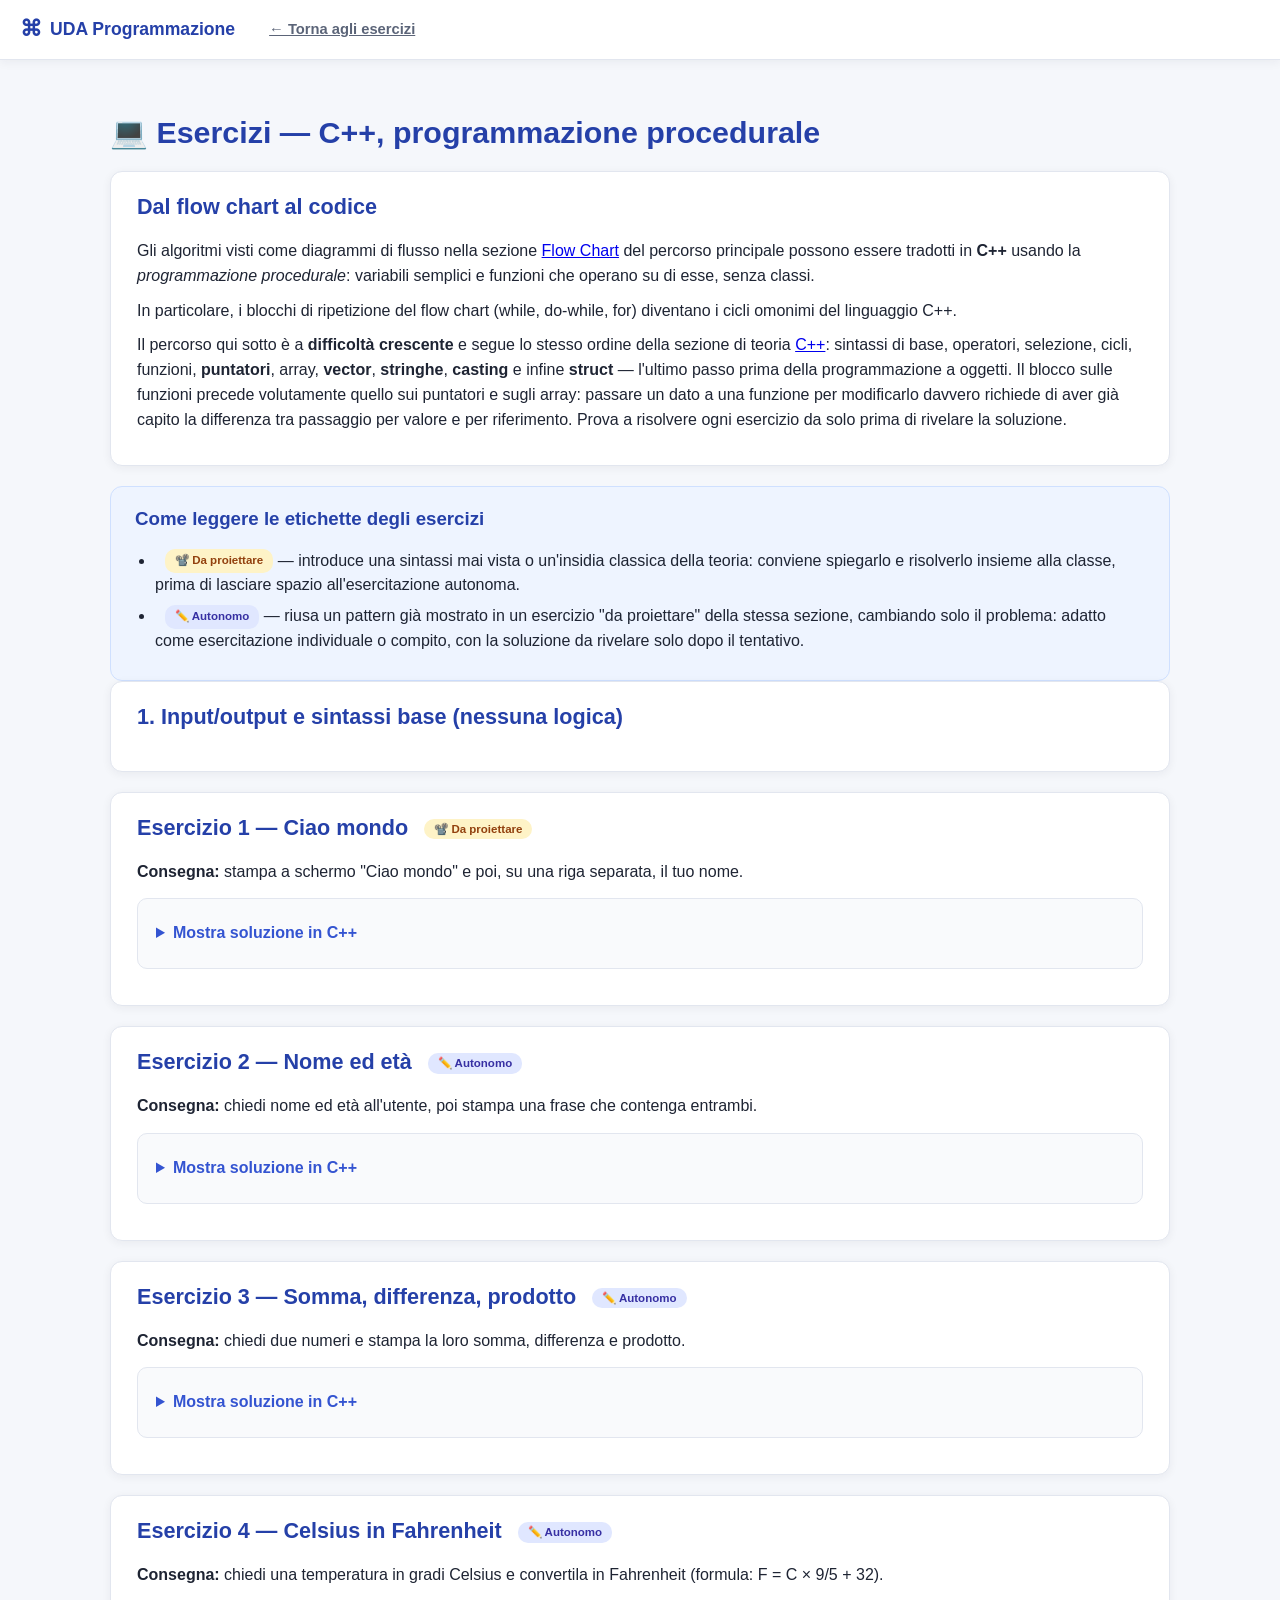
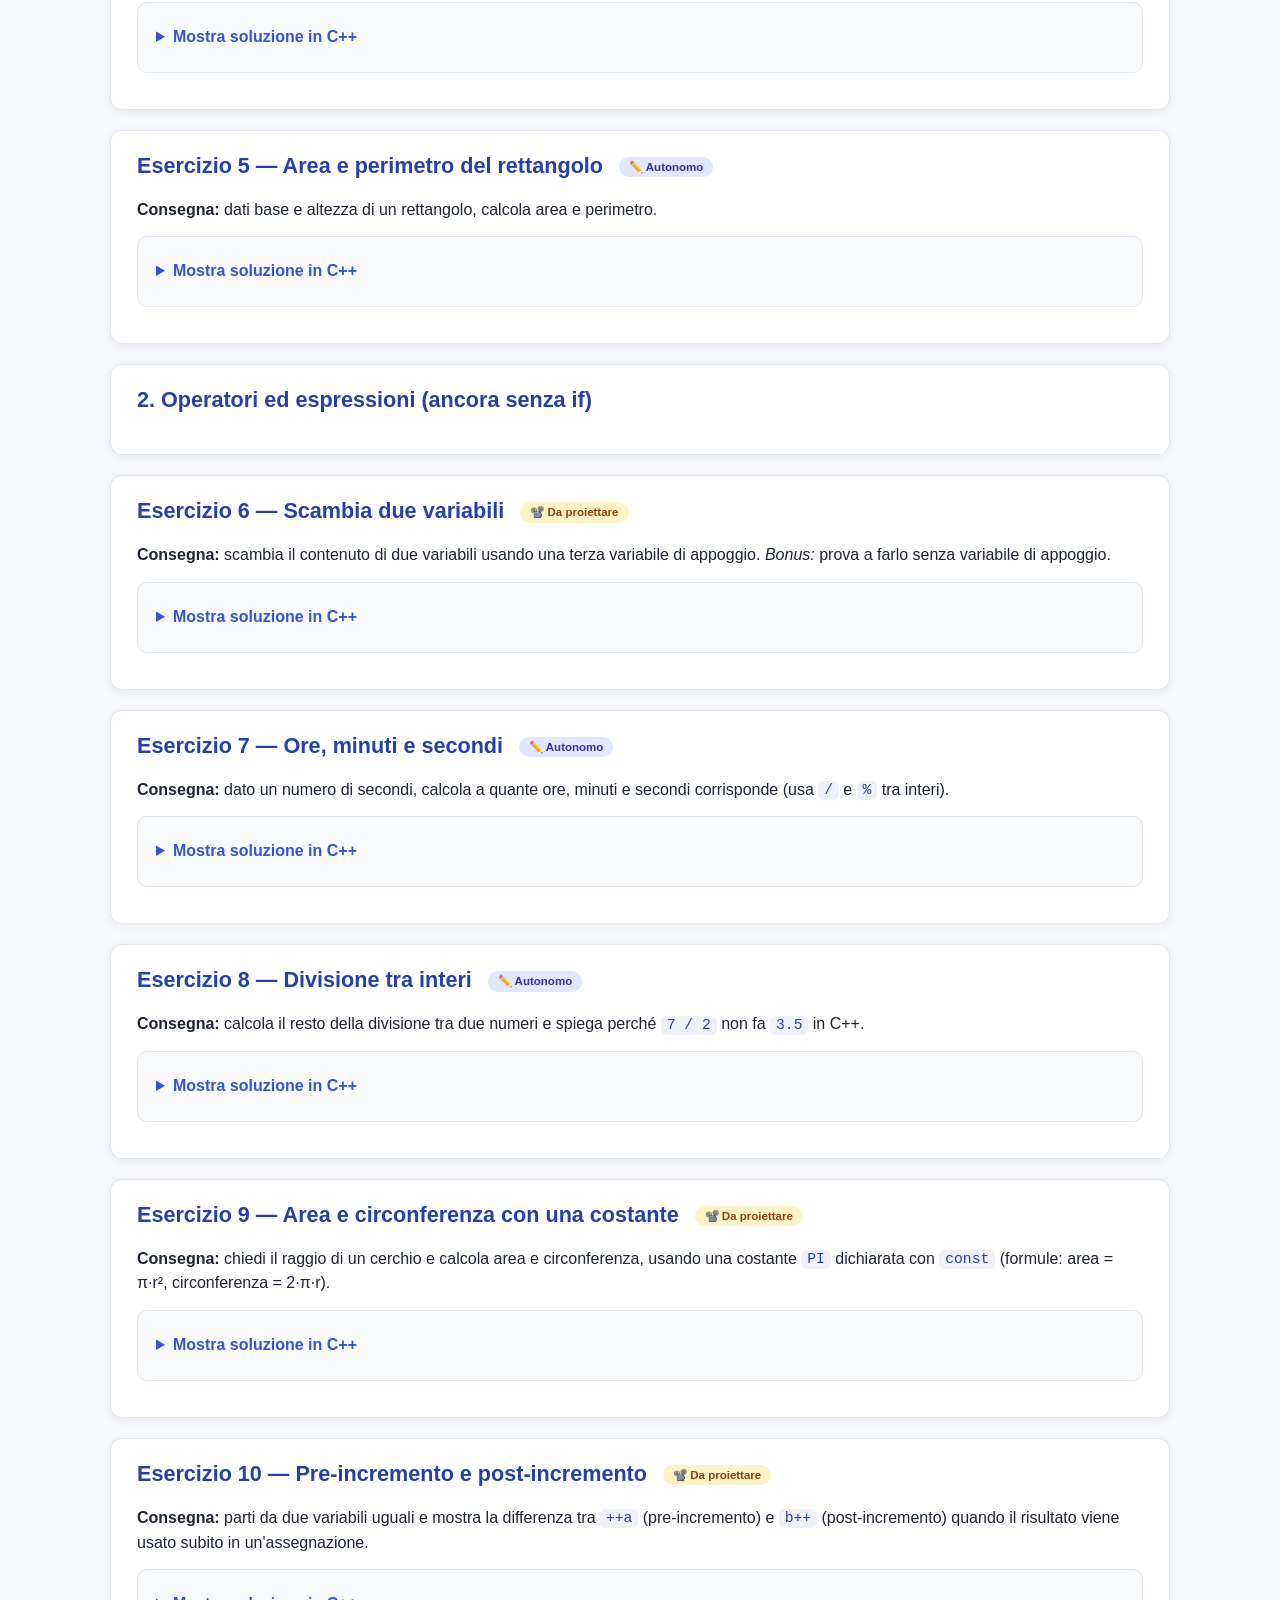
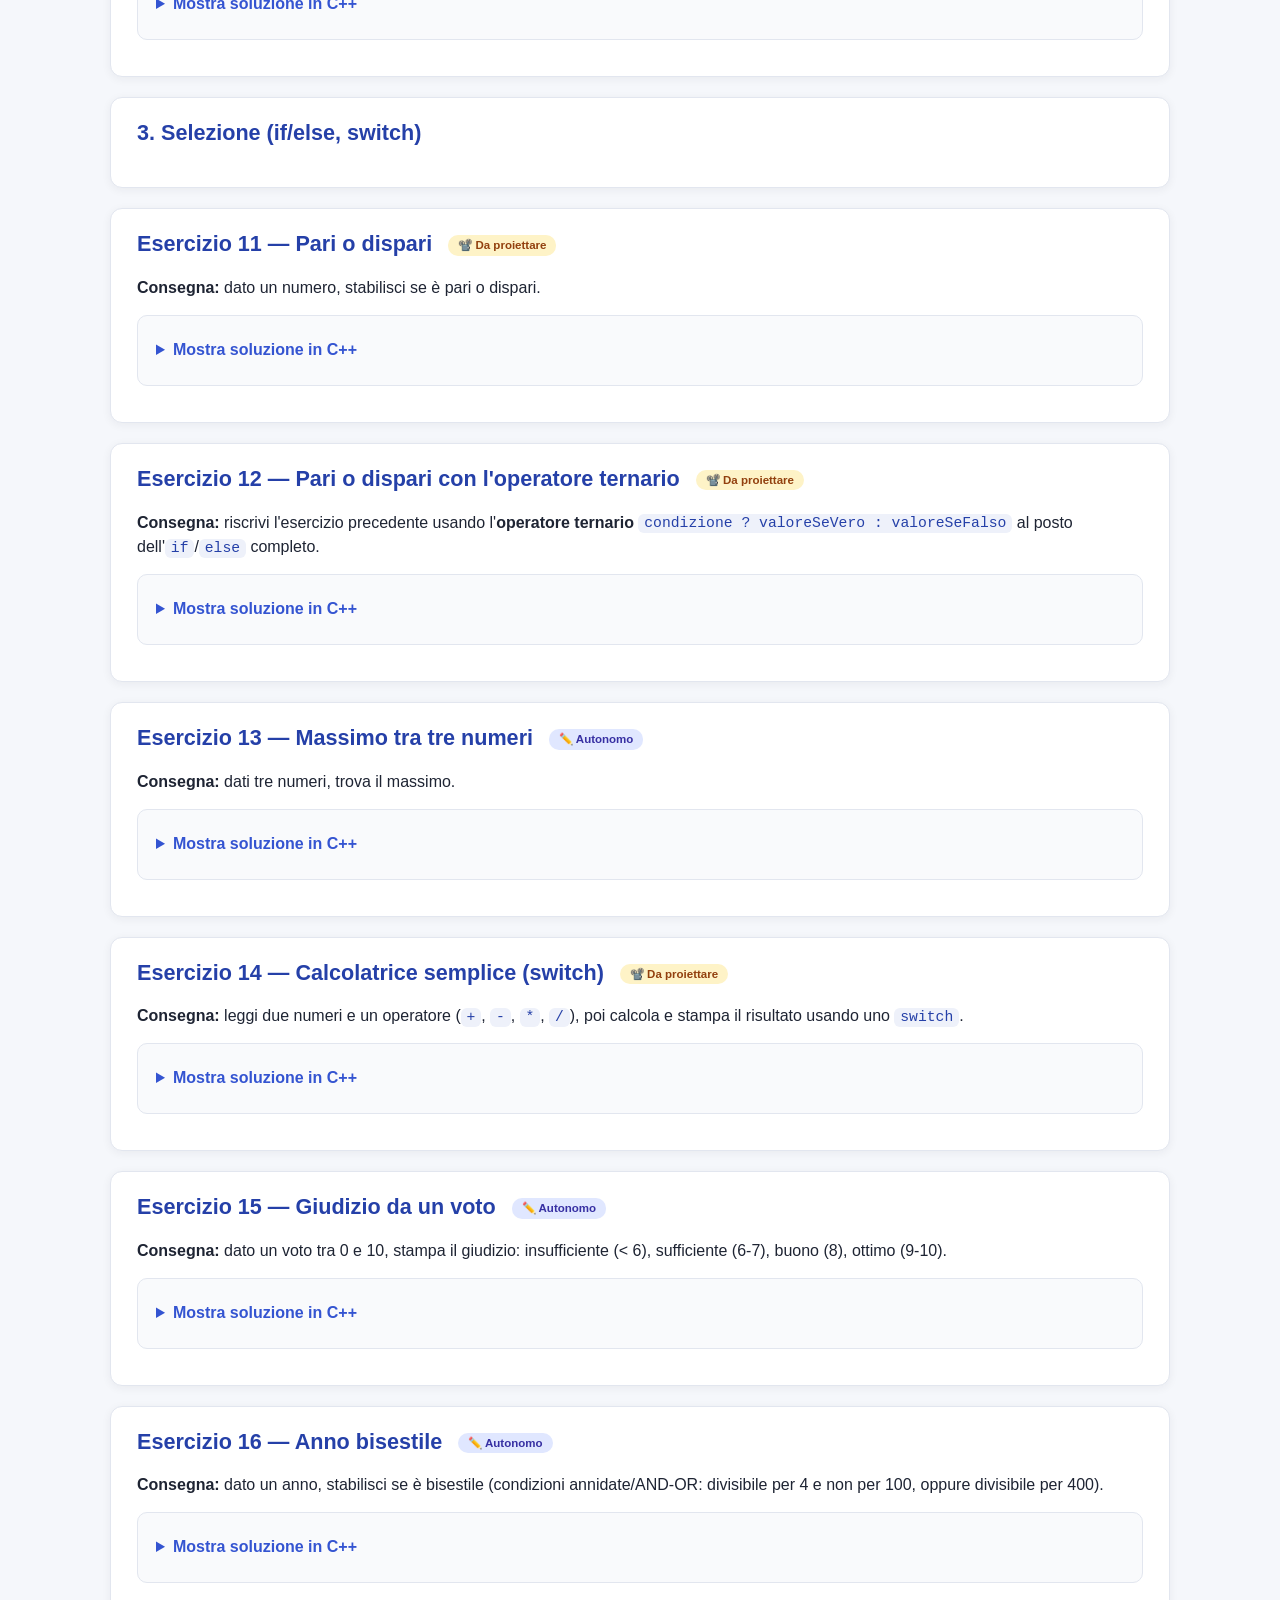
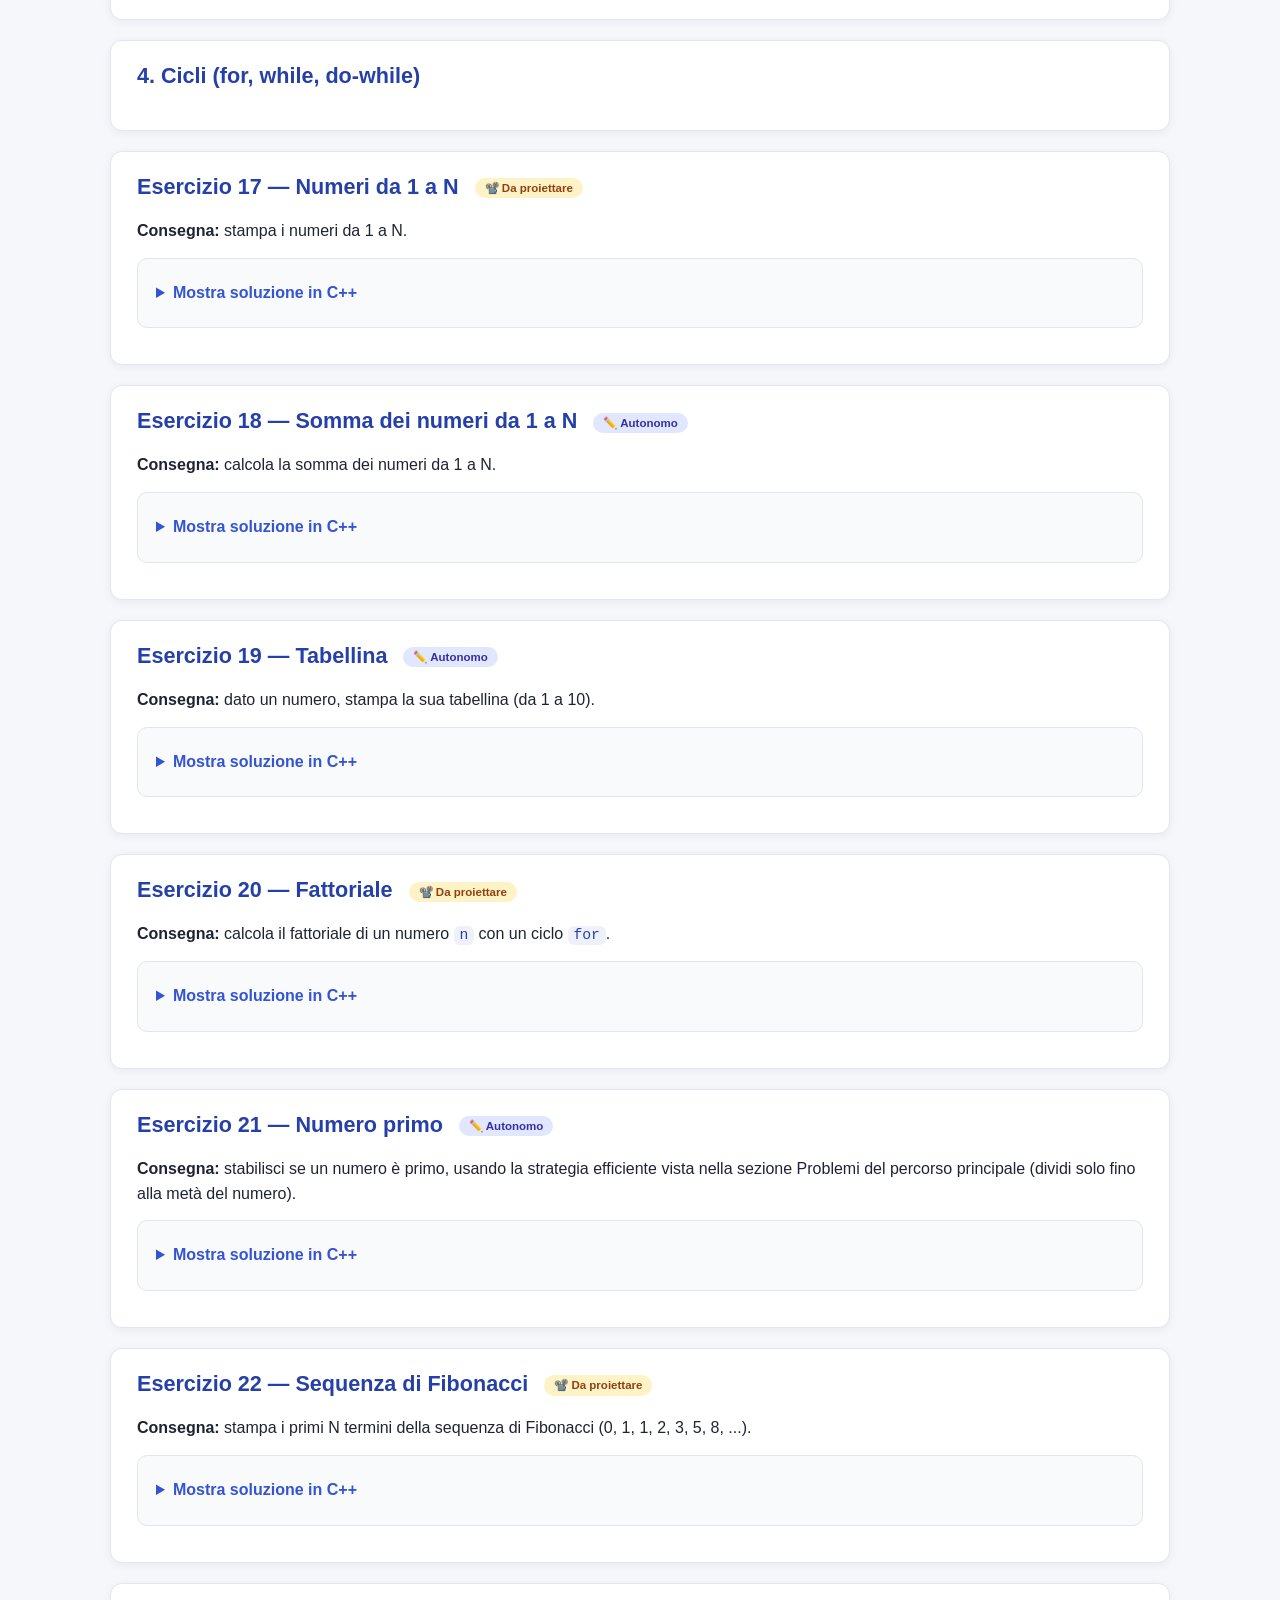
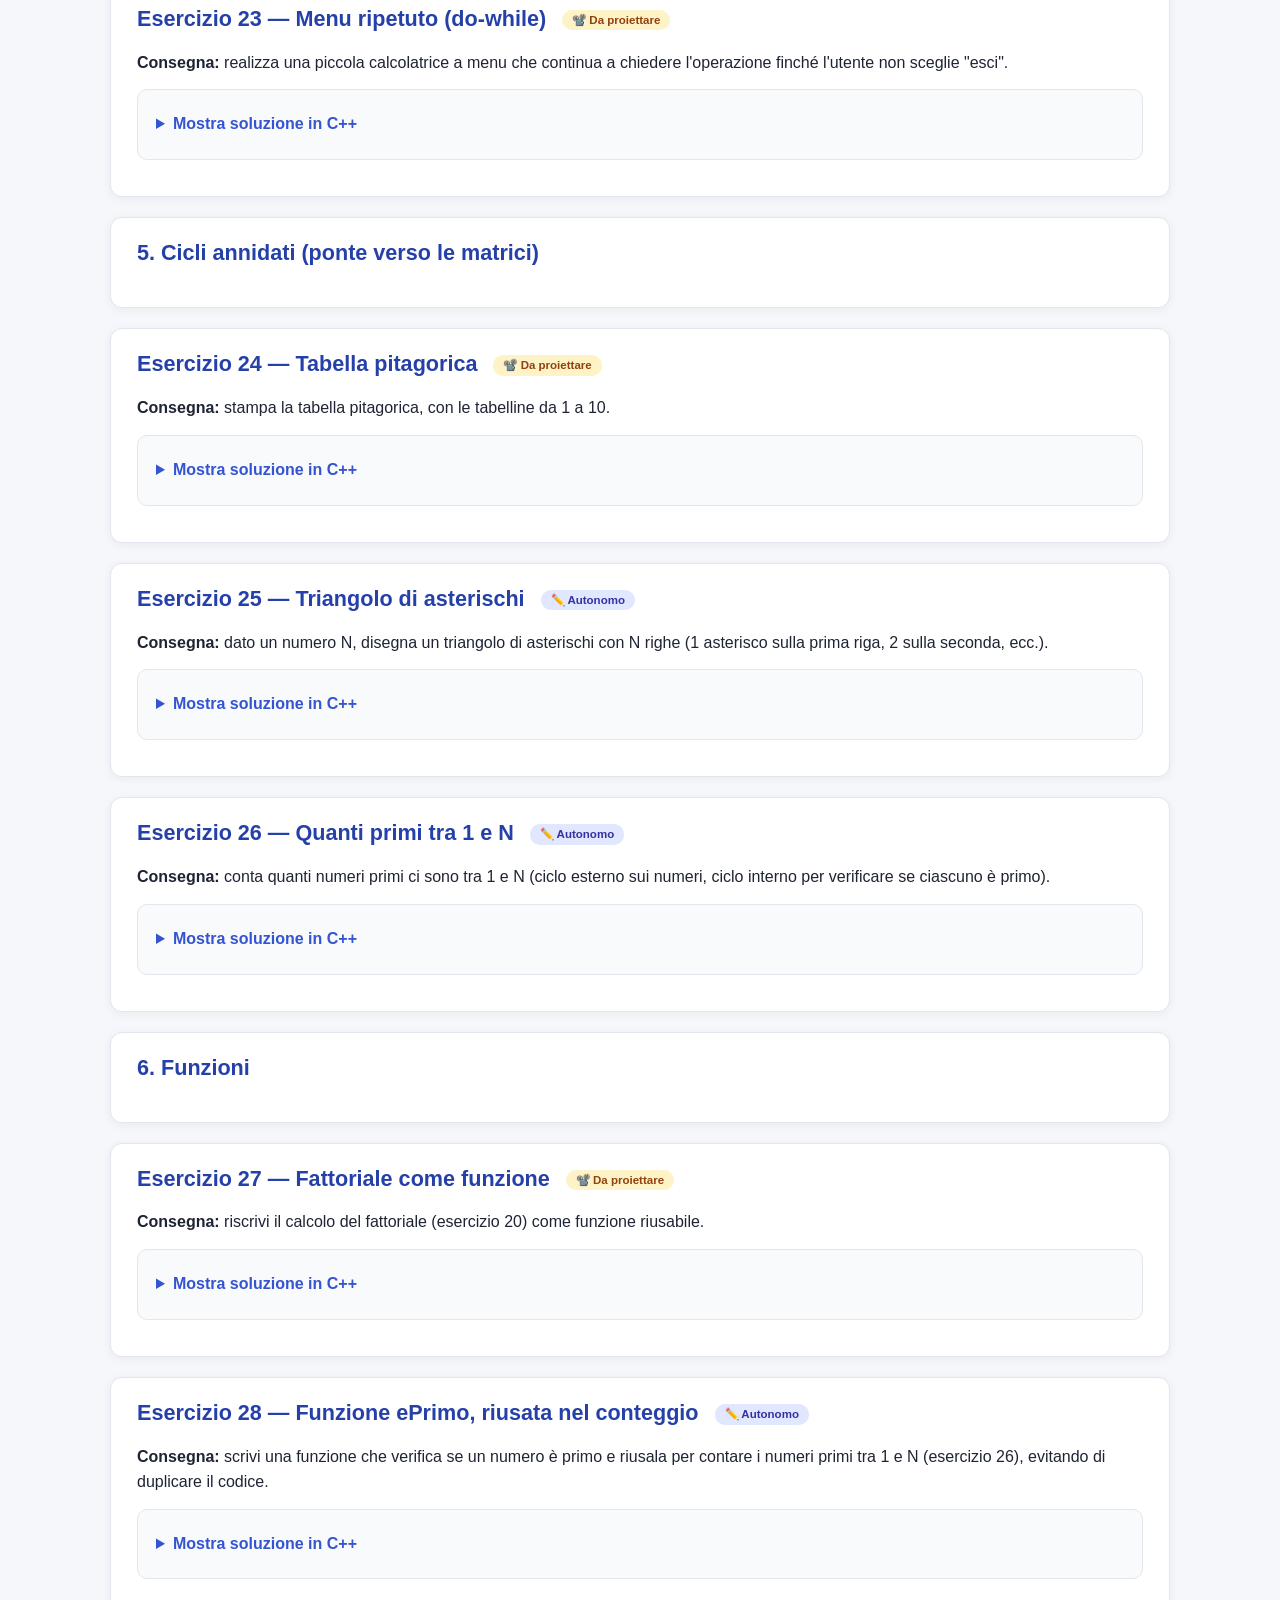
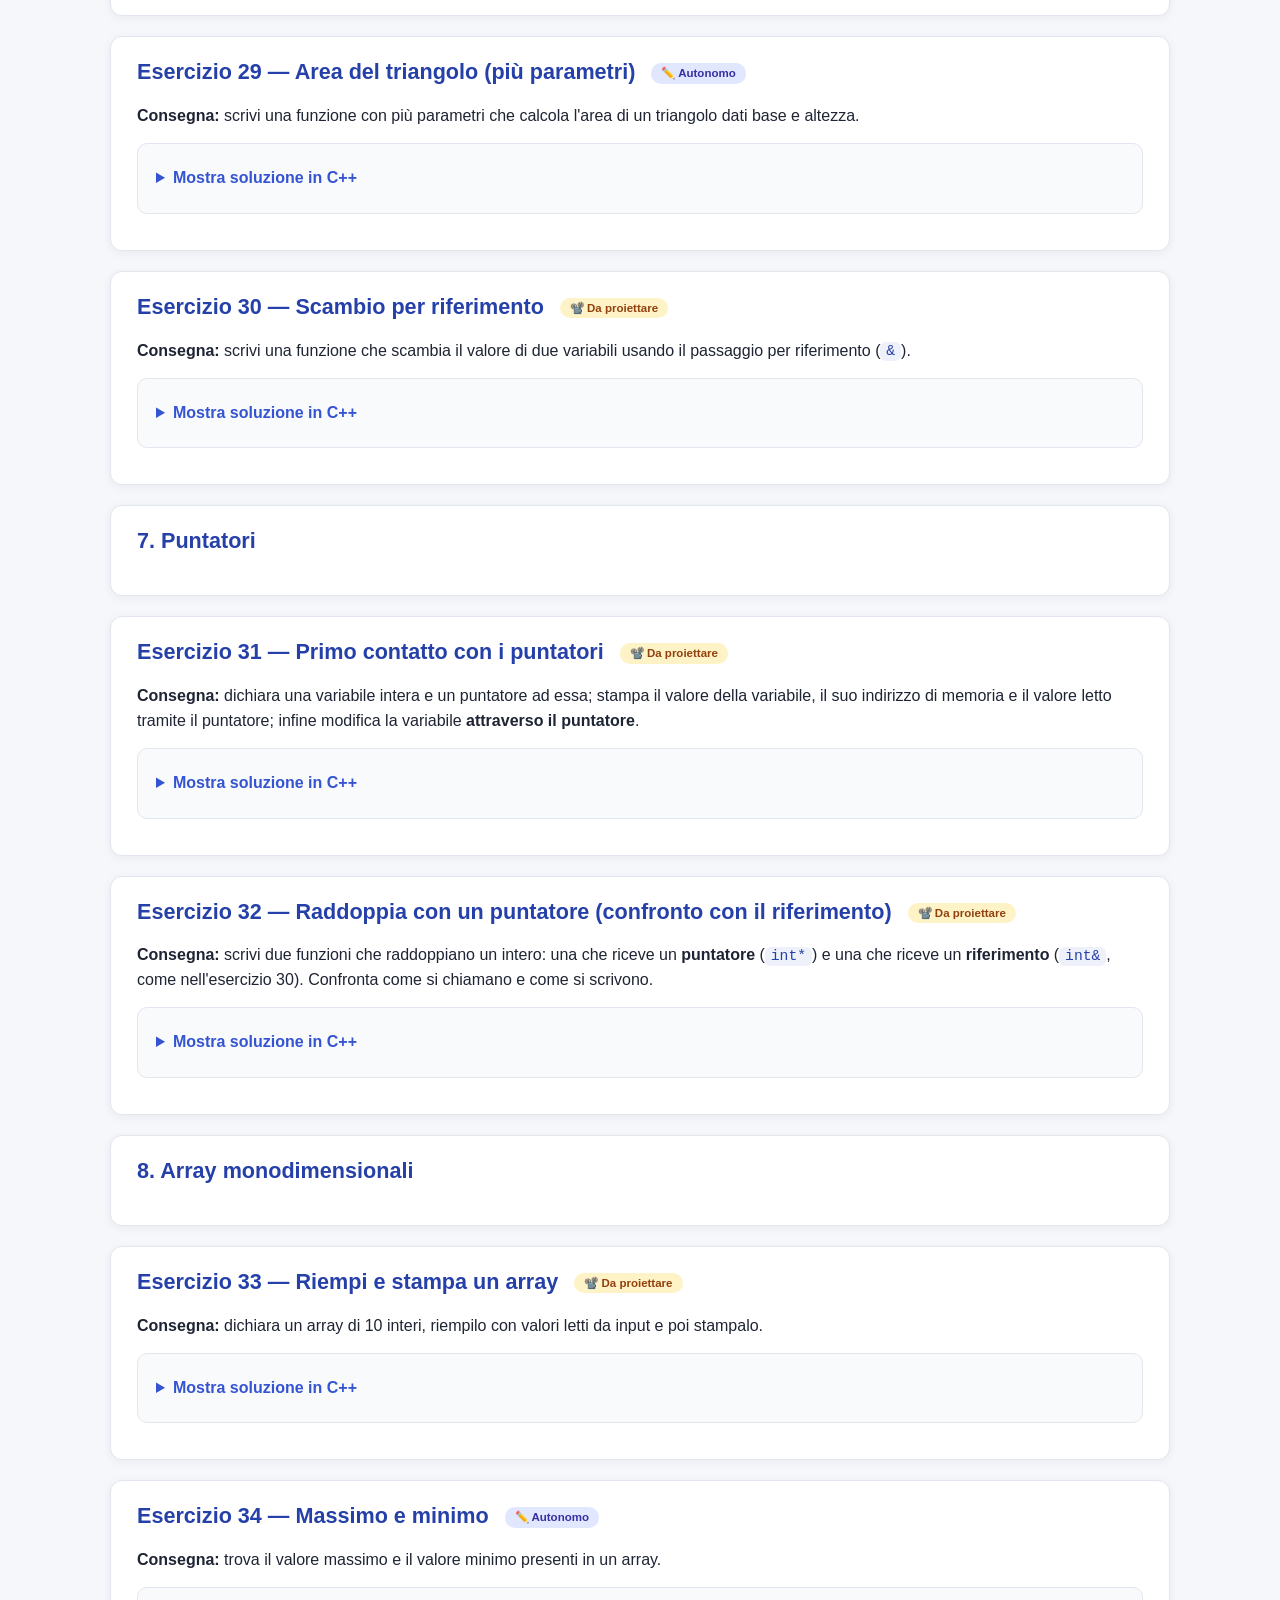
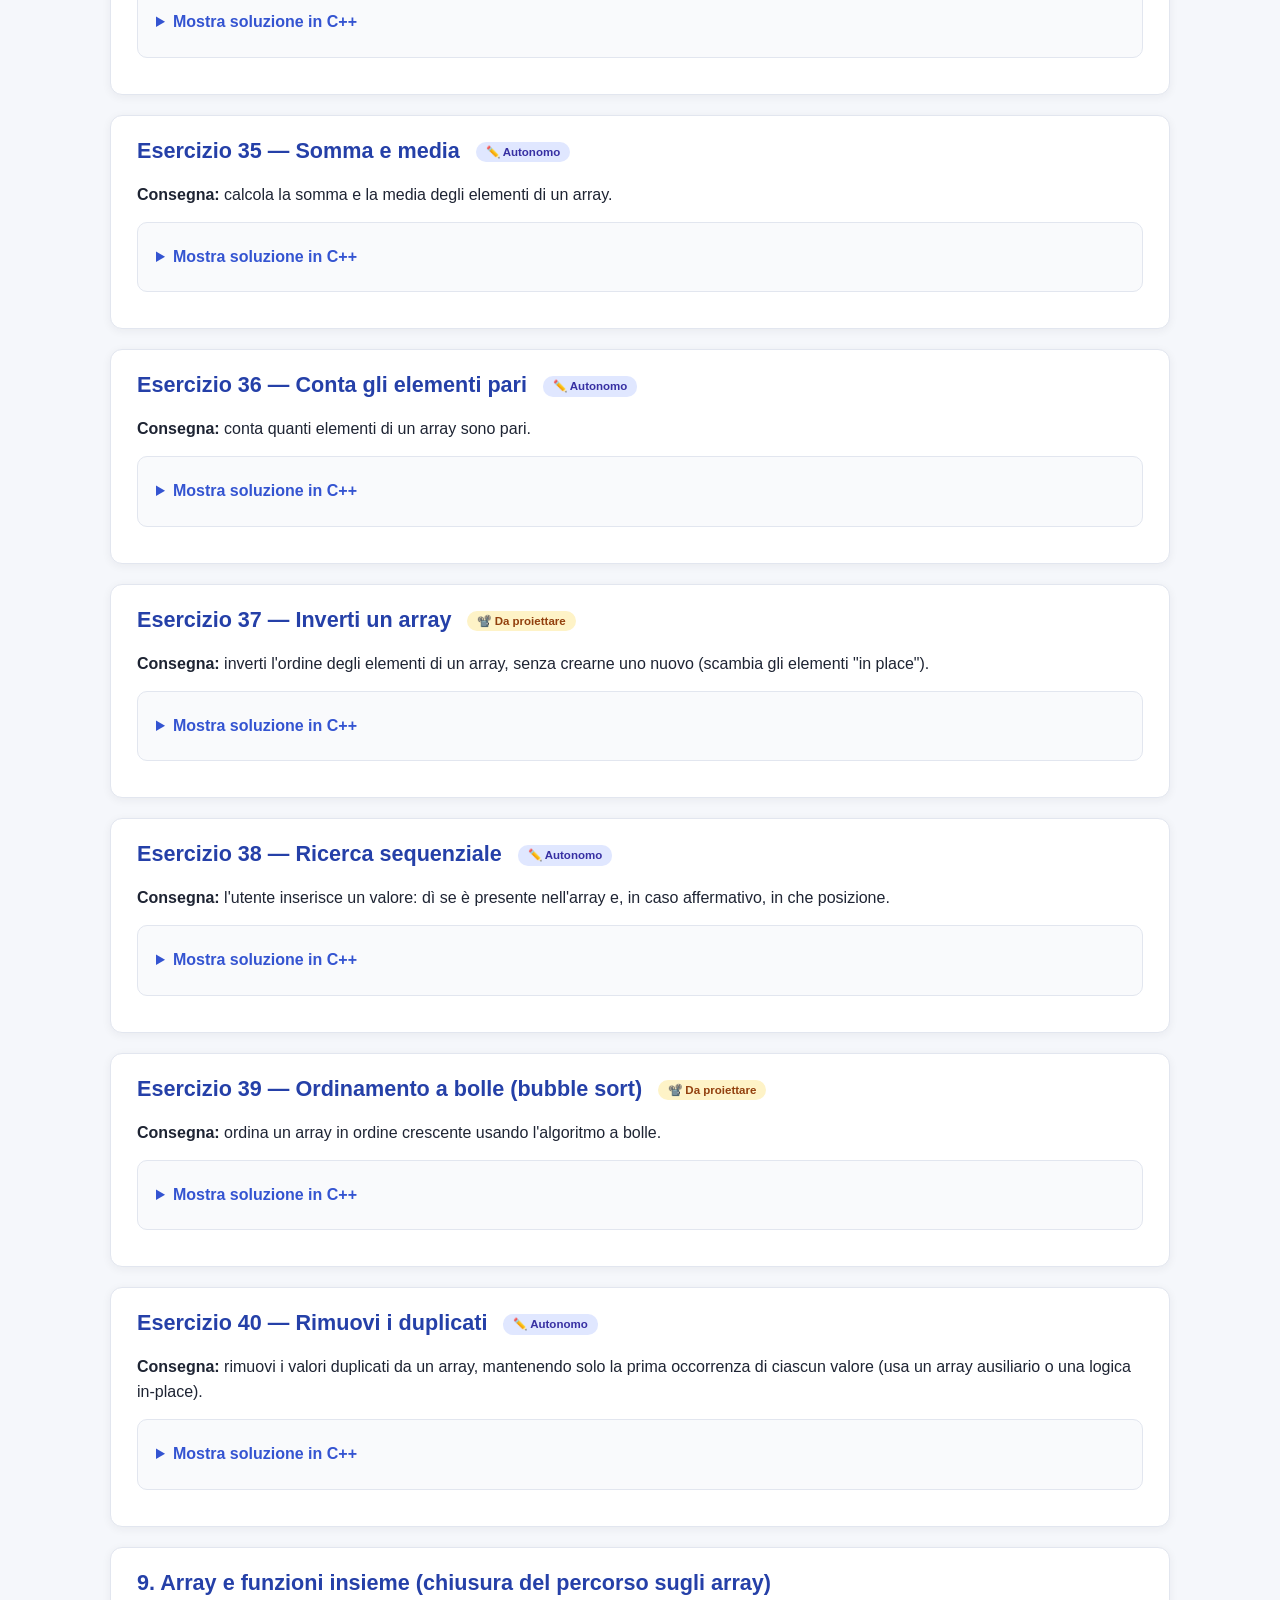
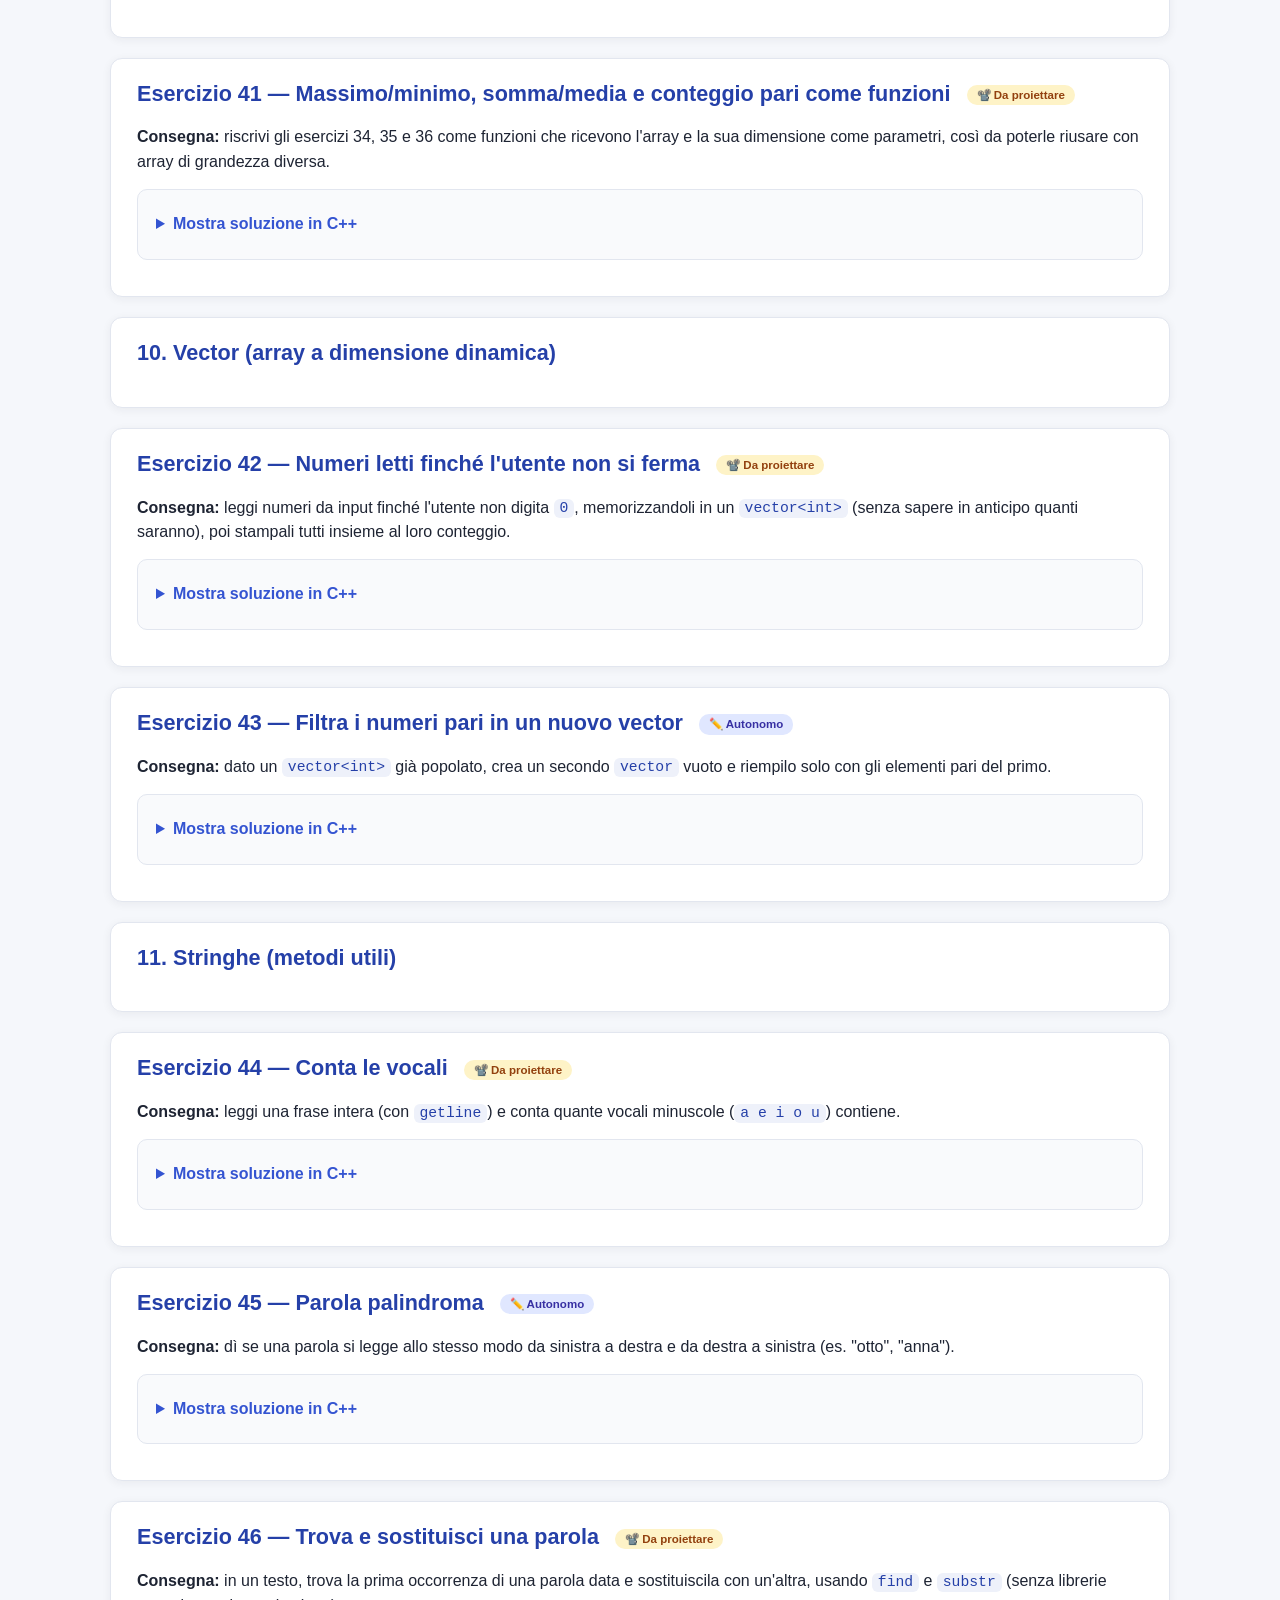
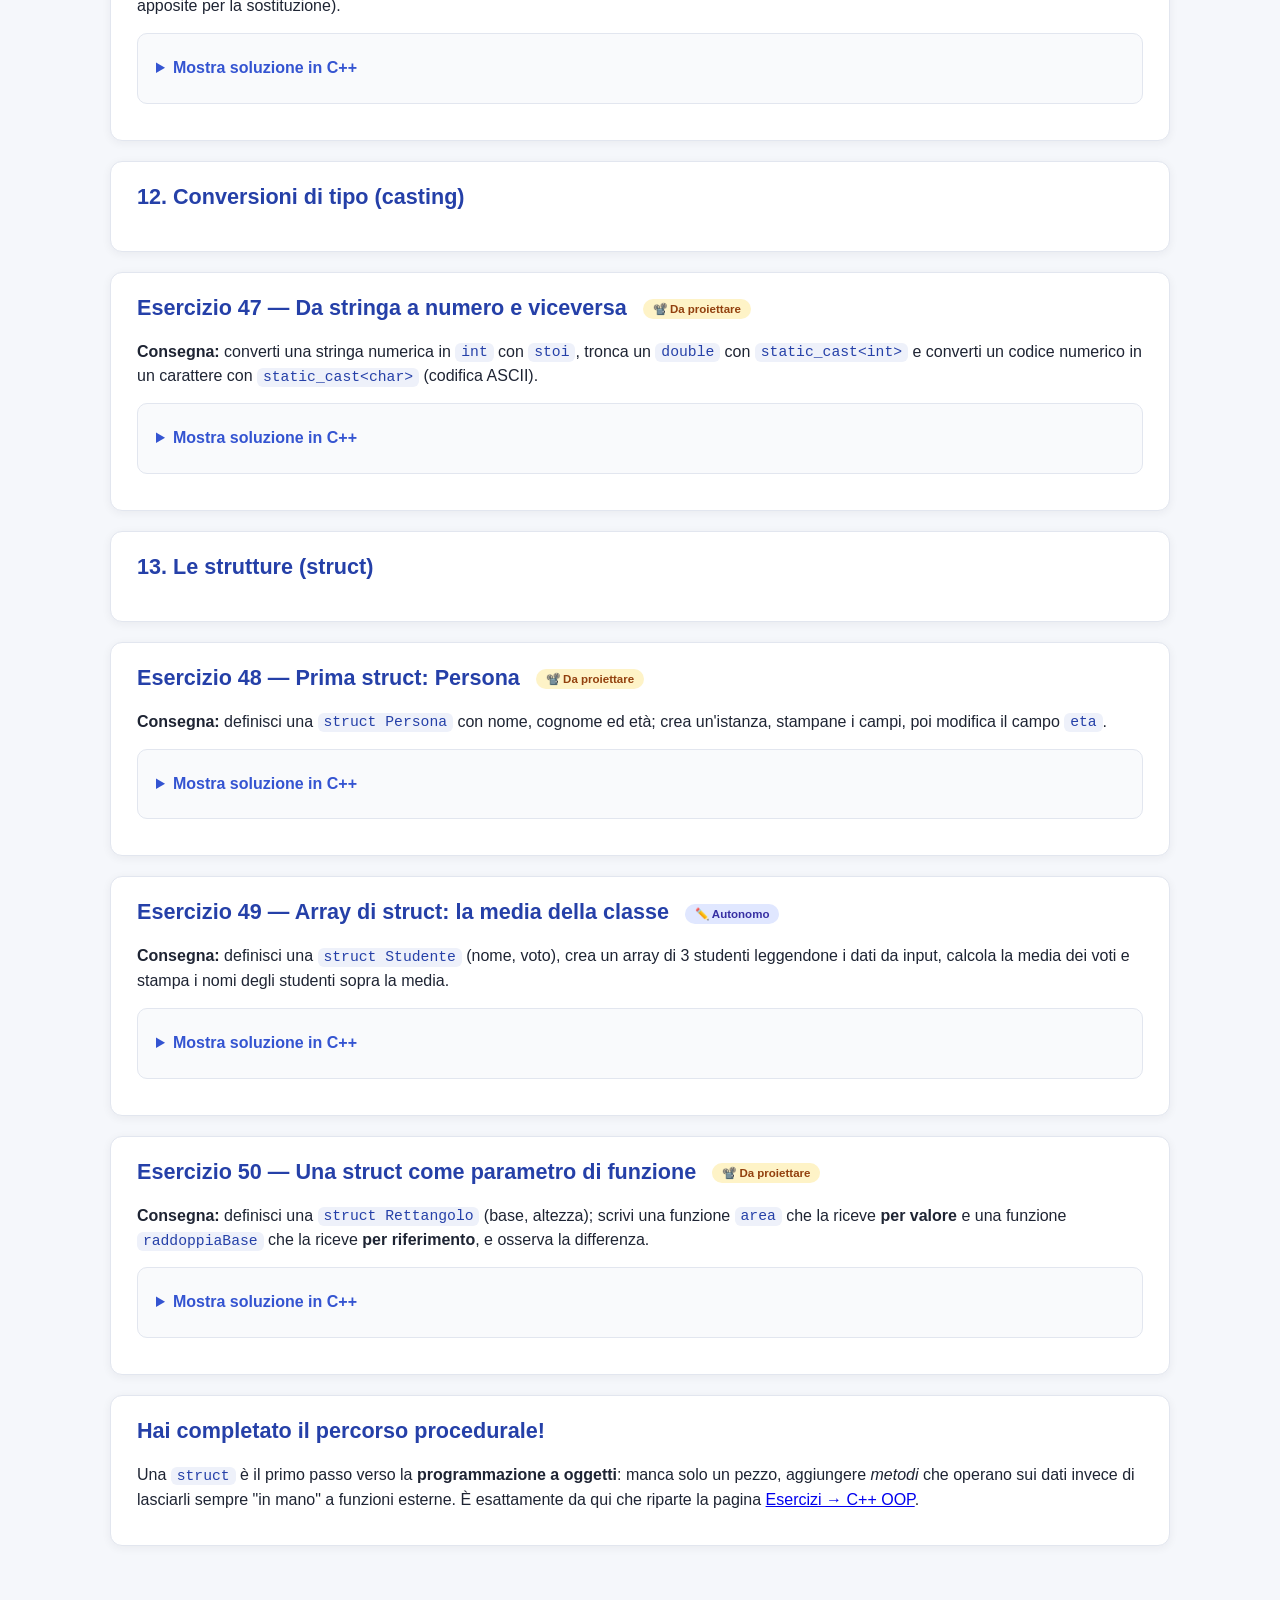
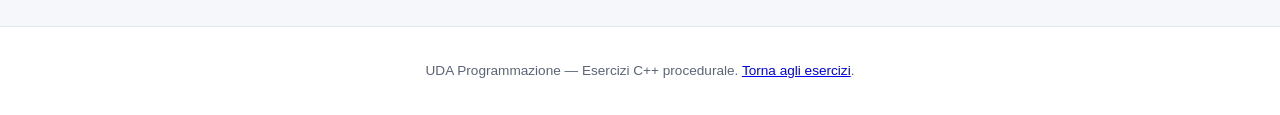
==== commit 4c4aedb1: "Aggiunge etichette "da proiettare" / "autonomo" a ogni esercizio Marca ciascuno dei 71 esercizi (C++" ====
--- a/esercizi-cpp-procedurale.html
+++ b/esercizi-cpp-procedurale.html
@@ -29,13 +29,21 @@
     <p>Il percorso qui sotto è a <strong>difficoltà crescente</strong> e segue lo stesso ordine della sezione di teoria <a href="Introduzione_Programmazione.html">C++</a>: sintassi di base, operatori, selezione, cicli, funzioni, <strong>puntatori</strong>, array, <strong>vector</strong>, <strong>stringhe</strong>, <strong>casting</strong> e infine <strong>struct</strong> — l'ultimo passo prima della programmazione a oggetti. Il blocco sulle funzioni precede volutamente quello sui puntatori e sugli array: passare un dato a una funzione per modificarlo davvero richiede di aver già capito la differenza tra passaggio per valore e per riferimento. Prova a risolvere ogni esercizio da solo prima di rivelare la soluzione.</p>
   </div>
 
+  <div class="info-box">
+    <h3>Come leggere le etichette degli esercizi</h3>
+    <ul>
+      <li><span class="badge-proietta">📽️ Da proiettare</span> — introduce una sintassi mai vista o un'insidia classica della teoria: conviene spiegarlo e risolverlo insieme alla classe, prima di lasciare spazio all'esercitazione autonoma.</li>
+      <li><span class="badge-solo">✏️ Autonomo</span> — riusa un pattern già mostrato in un esercizio "da proiettare" della stessa sezione, cambiando solo il problema: adatto come esercitazione individuale o compito, con la soluzione da rivelare solo dopo il tentativo.</li>
+    </ul>
+  </div>
+
   <!-- ============ 1. INPUT/OUTPUT E SINTASSI BASE ============ -->
   <div class="lesson-block">
     <h2>1. Input/output e sintassi base (nessuna logica)</h2>
   </div>
 
   <div class="lesson-block">
-    <h2>Esercizio 1 — Ciao mondo</h2>
+    <h2>Esercizio 1 — Ciao mondo <span class="badge-proietta">📽️ Da proiettare</span></h2>
     <p><strong>Consegna:</strong> stampa a schermo "Ciao mondo" e poi, su una riga separata, il tuo nome.</p>
     <div class="exercise-card">
       <details class="reveal"><summary>Mostra soluzione in C++</summary>
@@ -52,7 +60,7 @@
   </div>
 
   <div class="lesson-block">
-    <h2>Esercizio 2 — Nome ed età</h2>
+    <h2>Esercizio 2 — Nome ed età <span class="badge-solo">✏️ Autonomo</span></h2>
     <p><strong>Consegna:</strong> chiedi nome ed età all'utente, poi stampa una frase che contenga entrambi.</p>
     <div class="exercise-card">
       <details class="reveal"><summary>Mostra soluzione in C++</summary>
@@ -75,7 +83,7 @@
   </div>
 
   <div class="lesson-block">
-    <h2>Esercizio 3 — Somma, differenza, prodotto</h2>
+    <h2>Esercizio 3 — Somma, differenza, prodotto <span class="badge-solo">✏️ Autonomo</span></h2>
     <p><strong>Consegna:</strong> chiedi due numeri e stampa la loro somma, differenza e prodotto.</p>
     <div class="exercise-card">
       <details class="reveal"><summary>Mostra soluzione in C++</summary>
@@ -95,7 +103,7 @@
   </div>
 
   <div class="lesson-block">
-    <h2>Esercizio 4 — Celsius in Fahrenheit</h2>
+    <h2>Esercizio 4 — Celsius in Fahrenheit <span class="badge-solo">✏️ Autonomo</span></h2>
     <p><strong>Consegna:</strong> chiedi una temperatura in gradi Celsius e convertila in Fahrenheit (formula: F = C × 9/5 + 32).</p>
     <div class="exercise-card">
       <details class="reveal"><summary>Mostra soluzione in C++</summary>
@@ -115,7 +123,7 @@
   </div>
 
   <div class="lesson-block">
-    <h2>Esercizio 5 — Area e perimetro del rettangolo</h2>
+    <h2>Esercizio 5 — Area e perimetro del rettangolo <span class="badge-solo">✏️ Autonomo</span></h2>
     <p><strong>Consegna:</strong> dati base e altezza di un rettangolo, calcola area e perimetro.</p>
     <div class="exercise-card">
       <details class="reveal"><summary>Mostra soluzione in C++</summary>
@@ -141,7 +149,7 @@
   </div>
 
   <div class="lesson-block">
-    <h2>Esercizio 6 — Scambia due variabili</h2>
+    <h2>Esercizio 6 — Scambia due variabili <span class="badge-proietta">📽️ Da proiettare</span></h2>
     <p><strong>Consegna:</strong> scambia il contenuto di due variabili usando una terza variabile di appoggio. <em>Bonus:</em> prova a farlo senza variabile di appoggio.</p>
     <div class="exercise-card">
       <details class="reveal"><summary>Mostra soluzione in C++</summary>
@@ -165,7 +173,7 @@
   </div>
 
   <div class="lesson-block">
-    <h2>Esercizio 7 — Ore, minuti e secondi</h2>
+    <h2>Esercizio 7 — Ore, minuti e secondi <span class="badge-solo">✏️ Autonomo</span></h2>
     <p><strong>Consegna:</strong> dato un numero di secondi, calcola a quante ore, minuti e secondi corrisponde (usa <code>/</code> e <code>%</code> tra interi).</p>
     <div class="exercise-card">
       <details class="reveal"><summary>Mostra soluzione in C++</summary>
@@ -189,7 +197,7 @@
   </div>
 
   <div class="lesson-block">
-    <h2>Esercizio 8 — Divisione tra interi</h2>
+    <h2>Esercizio 8 — Divisione tra interi <span class="badge-solo">✏️ Autonomo</span></h2>
     <p><strong>Consegna:</strong> calcola il resto della divisione tra due numeri e spiega perché <code>7 / 2</code> non fa <code>3.5</code> in C++.</p>
     <div class="exercise-card">
       <details class="reveal"><summary>Mostra soluzione in C++</summary>
@@ -208,7 +216,7 @@
   </div>
 
   <div class="lesson-block">
-    <h2>Esercizio 9 — Area e circonferenza con una costante</h2>
+    <h2>Esercizio 9 — Area e circonferenza con una costante <span class="badge-proietta">📽️ Da proiettare</span></h2>
     <p><strong>Consegna:</strong> chiedi il raggio di un cerchio e calcola area e circonferenza, usando una costante <code>PI</code> dichiarata con <code>const</code> (formule: area = π·r², circonferenza = 2·π·r).</p>
     <div class="exercise-card">
       <details class="reveal"><summary>Mostra soluzione in C++</summary>
@@ -235,7 +243,7 @@
   </div>
 
   <div class="lesson-block">
-    <h2>Esercizio 10 — Pre-incremento e post-incremento</h2>
+    <h2>Esercizio 10 — Pre-incremento e post-incremento <span class="badge-proietta">📽️ Da proiettare</span></h2>
     <p><strong>Consegna:</strong> parti da due variabili uguali e mostra la differenza tra <code>++a</code> (pre-incremento) e <code>b++</code> (post-incremento) quando il risultato viene usato subito in un'assegnazione.</p>
     <div class="exercise-card">
       <details class="reveal"><summary>Mostra soluzione in C++</summary>
@@ -264,7 +272,7 @@
   </div>
 
   <div class="lesson-block">
-    <h2>Esercizio 11 — Pari o dispari</h2>
+    <h2>Esercizio 11 — Pari o dispari <span class="badge-proietta">📽️ Da proiettare</span></h2>
     <p><strong>Consegna:</strong> dato un numero, stabilisci se è pari o dispari.</p>
     <div class="exercise-card">
       <details class="reveal"><summary>Mostra soluzione in C++</summary>
@@ -286,7 +294,7 @@
   </div>
 
   <div class="lesson-block">
-    <h2>Esercizio 12 — Pari o dispari con l'operatore ternario</h2>
+    <h2>Esercizio 12 — Pari o dispari con l'operatore ternario <span class="badge-proietta">📽️ Da proiettare</span></h2>
     <p><strong>Consegna:</strong> riscrivi l'esercizio precedente usando l'<strong>operatore ternario</strong> <code>condizione ? valoreSeVero : valoreSeFalso</code> al posto dell'<code>if</code>/<code>else</code> completo.</p>
     <div class="exercise-card">
       <details class="reveal"><summary>Mostra soluzione in C++</summary>
@@ -310,7 +318,7 @@
   </div>
 
   <div class="lesson-block">
-    <h2>Esercizio 13 — Massimo tra tre numeri</h2>
+    <h2>Esercizio 13 — Massimo tra tre numeri <span class="badge-solo">✏️ Autonomo</span></h2>
     <p><strong>Consegna:</strong> dati tre numeri, trova il massimo.</p>
     <div class="exercise-card">
       <details class="reveal"><summary>Mostra soluzione in C++</summary>
@@ -337,7 +345,7 @@
   </div>
 
   <div class="lesson-block">
-    <h2>Esercizio 14 — Calcolatrice semplice (switch)</h2>
+    <h2>Esercizio 14 — Calcolatrice semplice (switch) <span class="badge-proietta">📽️ Da proiettare</span></h2>
     <p><strong>Consegna:</strong> leggi due numeri e un operatore (<code>+</code>, <code>-</code>, <code>*</code>, <code>/</code>), poi calcola e stampa il risultato usando uno <code>switch</code>.</p>
     <div class="exercise-card">
       <details class="reveal"><summary>Mostra soluzione in C++</summary>
@@ -376,7 +384,7 @@
   </div>
 
   <div class="lesson-block">
-    <h2>Esercizio 15 — Giudizio da un voto</h2>
+    <h2>Esercizio 15 — Giudizio da un voto <span class="badge-solo">✏️ Autonomo</span></h2>
     <p><strong>Consegna:</strong> dato un voto tra 0 e 10, stampa il giudizio: insufficiente (&lt; 6), sufficiente (6-7), buono (8), ottimo (9-10).</p>
     <div class="exercise-card">
       <details class="reveal"><summary>Mostra soluzione in C++</summary>
@@ -403,7 +411,7 @@
   </div>
 
   <div class="lesson-block">
-    <h2>Esercizio 16 — Anno bisestile</h2>
+    <h2>Esercizio 16 — Anno bisestile <span class="badge-solo">✏️ Autonomo</span></h2>
     <p><strong>Consegna:</strong> dato un anno, stabilisci se è bisestile (condizioni annidate/AND-OR: divisibile per 4 e non per 100, oppure divisibile per 400).</p>
     <div class="exercise-card">
       <details class="reveal"><summary>Mostra soluzione in C++</summary>
@@ -433,7 +441,7 @@
   </div>
 
   <div class="lesson-block">
-    <h2>Esercizio 17 — Numeri da 1 a N</h2>
+    <h2>Esercizio 17 — Numeri da 1 a N <span class="badge-proietta">📽️ Da proiettare</span></h2>
     <p><strong>Consegna:</strong> stampa i numeri da 1 a N.</p>
     <div class="exercise-card">
       <details class="reveal"><summary>Mostra soluzione in C++</summary>
@@ -453,7 +461,7 @@
   </div>
 
   <div class="lesson-block">
-    <h2>Esercizio 18 — Somma dei numeri da 1 a N</h2>
+    <h2>Esercizio 18 — Somma dei numeri da 1 a N <span class="badge-solo">✏️ Autonomo</span></h2>
     <p><strong>Consegna:</strong> calcola la somma dei numeri da 1 a N.</p>
     <div class="exercise-card">
       <details class="reveal"><summary>Mostra soluzione in C++</summary>
@@ -477,7 +485,7 @@
   </div>
 
   <div class="lesson-block">
-    <h2>Esercizio 19 — Tabellina</h2>
+    <h2>Esercizio 19 — Tabellina <span class="badge-solo">✏️ Autonomo</span></h2>
     <p><strong>Consegna:</strong> dato un numero, stampa la sua tabellina (da 1 a 10).</p>
     <div class="exercise-card">
       <details class="reveal"><summary>Mostra soluzione in C++</summary>
@@ -497,7 +505,7 @@
   </div>
 
   <div class="lesson-block">
-    <h2>Esercizio 20 — Fattoriale</h2>
+    <h2>Esercizio 20 — Fattoriale <span class="badge-proietta">📽️ Da proiettare</span></h2>
     <p><strong>Consegna:</strong> calcola il fattoriale di un numero <code>n</code> con un ciclo <code>for</code>.</p>
     <div class="exercise-card">
       <details class="reveal"><summary>Mostra soluzione in C++</summary>
@@ -521,7 +529,7 @@
   </div>
 
   <div class="lesson-block">
-    <h2>Esercizio 21 — Numero primo</h2>
+    <h2>Esercizio 21 — Numero primo <span class="badge-solo">✏️ Autonomo</span></h2>
     <p><strong>Consegna:</strong> stabilisci se un numero è primo, usando la strategia efficiente vista nella sezione Problemi del percorso principale (dividi solo fino alla metà del numero).</p>
     <div class="exercise-card">
       <details class="reveal"><summary>Mostra soluzione in C++</summary>
@@ -554,7 +562,7 @@
   </div>
 
   <div class="lesson-block">
-    <h2>Esercizio 22 — Sequenza di Fibonacci</h2>
+    <h2>Esercizio 22 — Sequenza di Fibonacci <span class="badge-proietta">📽️ Da proiettare</span></h2>
     <p><strong>Consegna:</strong> stampa i primi N termini della sequenza di Fibonacci (0, 1, 1, 2, 3, 5, 8, ...).</p>
     <div class="exercise-card">
       <details class="reveal"><summary>Mostra soluzione in C++</summary>
@@ -579,7 +587,7 @@
   </div>
 
   <div class="lesson-block">
-    <h2>Esercizio 23 — Menu ripetuto (do-while)</h2>
+    <h2>Esercizio 23 — Menu ripetuto (do-while) <span class="badge-proietta">📽️ Da proiettare</span></h2>
     <p><strong>Consegna:</strong> realizza una piccola calcolatrice a menu che continua a chiedere l'operazione finché l'utente non sceglie "esci".</p>
     <div class="exercise-card">
       <details class="reveal"><summary>Mostra soluzione in C++</summary>
@@ -619,7 +627,7 @@
   </div>
 
   <div class="lesson-block">
-    <h2>Esercizio 24 — Tabella pitagorica</h2>
+    <h2>Esercizio 24 — Tabella pitagorica <span class="badge-proietta">📽️ Da proiettare</span></h2>
     <p><strong>Consegna:</strong> stampa la tabella pitagorica, con le tabelline da 1 a 10.</p>
     <div class="exercise-card">
       <details class="reveal"><summary>Mostra soluzione in C++</summary>
@@ -640,7 +648,7 @@
   </div>
 
   <div class="lesson-block">
-    <h2>Esercizio 25 — Triangolo di asterischi</h2>
+    <h2>Esercizio 25 — Triangolo di asterischi <span class="badge-solo">✏️ Autonomo</span></h2>
     <p><strong>Consegna:</strong> dato un numero N, disegna un triangolo di asterischi con N righe (1 asterisco sulla prima riga, 2 sulla seconda, ecc.).</p>
     <div class="exercise-card">
       <details class="reveal"><summary>Mostra soluzione in C++</summary>
@@ -664,7 +672,7 @@
   </div>
 
   <div class="lesson-block">
-    <h2>Esercizio 26 — Quanti primi tra 1 e N</h2>
+    <h2>Esercizio 26 — Quanti primi tra 1 e N <span class="badge-solo">✏️ Autonomo</span></h2>
     <p><strong>Consegna:</strong> conta quanti numeri primi ci sono tra 1 e N (ciclo esterno sui numeri, ciclo interno per verificare se ciascuno è primo).</p>
     <div class="exercise-card">
       <details class="reveal"><summary>Mostra soluzione in C++</summary>
@@ -701,7 +709,7 @@
   </div>
 
   <div class="lesson-block">
-    <h2>Esercizio 27 — Fattoriale come funzione</h2>
+    <h2>Esercizio 27 — Fattoriale come funzione <span class="badge-proietta">📽️ Da proiettare</span></h2>
     <p><strong>Consegna:</strong> riscrivi il calcolo del fattoriale (esercizio 20) come funzione riusabile.</p>
     <div class="exercise-card">
       <details class="reveal"><summary>Mostra soluzione in C++</summary>
@@ -727,7 +735,7 @@
   </div>
 
   <div class="lesson-block">
-    <h2>Esercizio 28 — Funzione ePrimo, riusata nel conteggio</h2>
+    <h2>Esercizio 28 — Funzione ePrimo, riusata nel conteggio <span class="badge-solo">✏️ Autonomo</span></h2>
     <p><strong>Consegna:</strong> scrivi una funzione che verifica se un numero è primo e riusala per contare i numeri primi tra 1 e N (esercizio 26), evitando di duplicare il codice.</p>
     <div class="exercise-card">
       <details class="reveal"><summary>Mostra soluzione in C++</summary>
@@ -764,7 +772,7 @@
   </div>
 
   <div class="lesson-block">
-    <h2>Esercizio 29 — Area del triangolo (più parametri)</h2>
+    <h2>Esercizio 29 — Area del triangolo (più parametri) <span class="badge-solo">✏️ Autonomo</span></h2>
     <p><strong>Consegna:</strong> scrivi una funzione con più parametri che calcola l'area di un triangolo dati base e altezza.</p>
     <div class="exercise-card">
       <details class="reveal"><summary>Mostra soluzione in C++</summary>
@@ -786,7 +794,7 @@
   </div>
 
   <div class="lesson-block">
-    <h2>Esercizio 30 — Scambio per riferimento</h2>
+    <h2>Esercizio 30 — Scambio per riferimento <span class="badge-proietta">📽️ Da proiettare</span></h2>
     <p><strong>Consegna:</strong> scrivi una funzione che scambia il valore di due variabili usando il passaggio per riferimento (<code>&amp;</code>).</p>
     <div class="exercise-card">
       <details class="reveal"><summary>Mostra soluzione in C++</summary>
@@ -819,7 +827,7 @@
   </div>
 
   <div class="lesson-block">
-    <h2>Esercizio 31 — Primo contatto con i puntatori</h2>
+    <h2>Esercizio 31 — Primo contatto con i puntatori <span class="badge-proietta">📽️ Da proiettare</span></h2>
     <p><strong>Consegna:</strong> dichiara una variabile intera e un puntatore ad essa; stampa il valore della variabile, il suo indirizzo di memoria e il valore letto tramite il puntatore; infine modifica la variabile <strong>attraverso il puntatore</strong>.</p>
     <div class="exercise-card">
       <details class="reveal"><summary>Mostra soluzione in C++</summary>
@@ -847,7 +855,7 @@
   </div>
 
   <div class="lesson-block">
-    <h2>Esercizio 32 — Raddoppia con un puntatore (confronto con il riferimento)</h2>
+    <h2>Esercizio 32 — Raddoppia con un puntatore (confronto con il riferimento) <span class="badge-proietta">📽️ Da proiettare</span></h2>
     <p><strong>Consegna:</strong> scrivi due funzioni che raddoppiano un intero: una che riceve un <strong>puntatore</strong> (<code>int*</code>) e una che riceve un <strong>riferimento</strong> (<code>int&amp;</code>, come nell'esercizio 30). Confronta come si chiamano e come si scrivono.</p>
     <div class="exercise-card">
       <details class="reveal"><summary>Mostra soluzione in C++</summary>
@@ -883,7 +891,7 @@
   </div>
 
   <div class="lesson-block">
-    <h2>Esercizio 33 — Riempi e stampa un array</h2>
+    <h2>Esercizio 33 — Riempi e stampa un array <span class="badge-proietta">📽️ Da proiettare</span></h2>
     <p><strong>Consegna:</strong> dichiara un array di 10 interi, riempilo con valori letti da input e poi stampalo.</p>
     <div class="exercise-card">
       <details class="reveal"><summary>Mostra soluzione in C++</summary>
@@ -907,7 +915,7 @@
   </div>
 
   <div class="lesson-block">
-    <h2>Esercizio 34 — Massimo e minimo</h2>
+    <h2>Esercizio 34 — Massimo e minimo <span class="badge-solo">✏️ Autonomo</span></h2>
     <p><strong>Consegna:</strong> trova il valore massimo e il valore minimo presenti in un array.</p>
     <div class="exercise-card">
       <details class="reveal"><summary>Mostra soluzione in C++</summary>
@@ -939,7 +947,7 @@
   </div>
 
   <div class="lesson-block">
-    <h2>Esercizio 35 — Somma e media</h2>
+    <h2>Esercizio 35 — Somma e media <span class="badge-solo">✏️ Autonomo</span></h2>
     <p><strong>Consegna:</strong> calcola la somma e la media degli elementi di un array.</p>
     <div class="exercise-card">
       <details class="reveal"><summary>Mostra soluzione in C++</summary>
@@ -966,7 +974,7 @@
   </div>
 
   <div class="lesson-block">
-    <h2>Esercizio 36 — Conta gli elementi pari</h2>
+    <h2>Esercizio 36 — Conta gli elementi pari <span class="badge-solo">✏️ Autonomo</span></h2>
     <p><strong>Consegna:</strong> conta quanti elementi di un array sono pari.</p>
     <div class="exercise-card">
       <details class="reveal"><summary>Mostra soluzione in C++</summary>
@@ -994,7 +1002,7 @@
   </div>
 
   <div class="lesson-block">
-    <h2>Esercizio 37 — Inverti un array</h2>
+    <h2>Esercizio 37 — Inverti un array <span class="badge-proietta">📽️ Da proiettare</span></h2>
     <p><strong>Consegna:</strong> inverti l'ordine degli elementi di un array, senza crearne uno nuovo (scambia gli elementi "in place").</p>
     <div class="exercise-card">
       <details class="reveal"><summary>Mostra soluzione in C++</summary>
@@ -1024,7 +1032,7 @@
   </div>
 
   <div class="lesson-block">
-    <h2>Esercizio 38 — Ricerca sequenziale</h2>
+    <h2>Esercizio 38 — Ricerca sequenziale <span class="badge-solo">✏️ Autonomo</span></h2>
     <p><strong>Consegna:</strong> l'utente inserisce un valore: dì se è presente nell'array e, in caso affermativo, in che posizione.</p>
     <div class="exercise-card">
       <details class="reveal"><summary>Mostra soluzione in C++</summary>
@@ -1059,7 +1067,7 @@
   </div>
 
   <div class="lesson-block">
-    <h2>Esercizio 39 — Ordinamento a bolle (bubble sort)</h2>
+    <h2>Esercizio 39 — Ordinamento a bolle (bubble sort) <span class="badge-proietta">📽️ Da proiettare</span></h2>
     <p><strong>Consegna:</strong> ordina un array in ordine crescente usando l'algoritmo a bolle.</p>
     <div class="exercise-card">
       <details class="reveal"><summary>Mostra soluzione in C++</summary>
@@ -1093,7 +1101,7 @@
   </div>
 
   <div class="lesson-block">
-    <h2>Esercizio 40 — Rimuovi i duplicati</h2>
+    <h2>Esercizio 40 — Rimuovi i duplicati <span class="badge-solo">✏️ Autonomo</span></h2>
     <p><strong>Consegna:</strong> rimuovi i valori duplicati da un array, mantenendo solo la prima occorrenza di ciascun valore (usa un array ausiliario o una logica in-place).</p>
     <div class="exercise-card">
       <details class="reveal"><summary>Mostra soluzione in C++</summary>
@@ -1138,7 +1146,7 @@
   </div>
 
   <div class="lesson-block">
-    <h2>Esercizio 41 — Massimo/minimo, somma/media e conteggio pari come funzioni</h2>
+    <h2>Esercizio 41 — Massimo/minimo, somma/media e conteggio pari come funzioni <span class="badge-proietta">📽️ Da proiettare</span></h2>
     <p><strong>Consegna:</strong> riscrivi gli esercizi 34, 35 e 36 come funzioni che ricevono l'array e la sua dimensione come parametri, così da poterle riusare con array di grandezza diversa.</p>
     <div class="exercise-card">
       <details class="reveal"><summary>Mostra soluzione in C++</summary>
@@ -1206,7 +1214,7 @@
   </div>
 
   <div class="lesson-block">
-    <h2>Esercizio 42 — Numeri letti finché l'utente non si ferma</h2>
+    <h2>Esercizio 42 — Numeri letti finché l'utente non si ferma <span class="badge-proietta">📽️ Da proiettare</span></h2>
     <p><strong>Consegna:</strong> leggi numeri da input finché l'utente non digita <code>0</code>, memorizzandoli in un <code>vector&lt;int&gt;</code> (senza sapere in anticipo quanti saranno), poi stampali tutti insieme al loro conteggio.</p>
     <div class="exercise-card">
       <details class="reveal"><summary>Mostra soluzione in C++</summary>
@@ -1237,7 +1245,7 @@
   </div>
 
   <div class="lesson-block">
-    <h2>Esercizio 43 — Filtra i numeri pari in un nuovo vector</h2>
+    <h2>Esercizio 43 — Filtra i numeri pari in un nuovo vector <span class="badge-solo">✏️ Autonomo</span></h2>
     <p><strong>Consegna:</strong> dato un <code>vector&lt;int&gt;</code> già popolato, crea un secondo <code>vector</code> vuoto e riempilo solo con gli elementi pari del primo.</p>
     <div class="exercise-card">
       <details class="reveal"><summary>Mostra soluzione in C++</summary>
@@ -1272,7 +1280,7 @@
   </div>
 
   <div class="lesson-block">
-    <h2>Esercizio 44 — Conta le vocali</h2>
+    <h2>Esercizio 44 — Conta le vocali <span class="badge-proietta">📽️ Da proiettare</span></h2>
     <p><strong>Consegna:</strong> leggi una frase intera (con <code>getline</code>) e conta quante vocali minuscole (<code>a e i o u</code>) contiene.</p>
     <div class="exercise-card">
       <details class="reveal"><summary>Mostra soluzione in C++</summary>
@@ -1302,7 +1310,7 @@
   </div>
 
   <div class="lesson-block">
-    <h2>Esercizio 45 — Parola palindroma</h2>
+    <h2>Esercizio 45 — Parola palindroma <span class="badge-solo">✏️ Autonomo</span></h2>
     <p><strong>Consegna:</strong> dì se una parola si legge allo stesso modo da sinistra a destra e da destra a sinistra (es. "otto", "anna").</p>
     <div class="exercise-card">
       <details class="reveal"><summary>Mostra soluzione in C++</summary>
@@ -1335,7 +1343,7 @@
   </div>
 
   <div class="lesson-block">
-    <h2>Esercizio 46 — Trova e sostituisci una parola</h2>
+    <h2>Esercizio 46 — Trova e sostituisci una parola <span class="badge-proietta">📽️ Da proiettare</span></h2>
     <p><strong>Consegna:</strong> in un testo, trova la prima occorrenza di una parola data e sostituiscila con un'altra, usando <code>find</code> e <code>substr</code> (senza librerie apposite per la sostituzione).</p>
     <div class="exercise-card">
       <details class="reveal"><summary>Mostra soluzione in C++</summary>
@@ -1370,7 +1378,7 @@
   </div>
 
   <div class="lesson-block">
-    <h2>Esercizio 47 — Da stringa a numero e viceversa</h2>
+    <h2>Esercizio 47 — Da stringa a numero e viceversa <span class="badge-proietta">📽️ Da proiettare</span></h2>
     <p><strong>Consegna:</strong> converti una stringa numerica in <code>int</code> con <code>stoi</code>, tronca un <code>double</code> con <code>static_cast&lt;int&gt;</code> e converti un codice numerico in un carattere con <code>static_cast&lt;char&gt;</code> (codifica ASCII).</p>
     <div class="exercise-card">
       <details class="reveal"><summary>Mostra soluzione in C++</summary>
@@ -1403,7 +1411,7 @@
   </div>
 
   <div class="lesson-block">
-    <h2>Esercizio 48 — Prima struct: Persona</h2>
+    <h2>Esercizio 48 — Prima struct: Persona <span class="badge-proietta">📽️ Da proiettare</span></h2>
     <p><strong>Consegna:</strong> definisci una <code>struct Persona</code> con nome, cognome ed età; crea un'istanza, stampane i campi, poi modifica il campo <code>eta</code>.</p>
     <div class="exercise-card">
       <details class="reveal"><summary>Mostra soluzione in C++</summary>
@@ -1434,7 +1442,7 @@
   </div>
 
   <div class="lesson-block">
-    <h2>Esercizio 49 — Array di struct: la media della classe</h2>
+    <h2>Esercizio 49 — Array di struct: la media della classe <span class="badge-solo">✏️ Autonomo</span></h2>
     <p><strong>Consegna:</strong> definisci una <code>struct Studente</code> (nome, voto), crea un array di 3 studenti leggendone i dati da input, calcola la media dei voti e stampa i nomi degli studenti sopra la media.</p>
     <div class="exercise-card">
       <details class="reveal"><summary>Mostra soluzione in C++</summary>
@@ -1479,7 +1487,7 @@
   </div>
 
   <div class="lesson-block">
-    <h2>Esercizio 50 — Una struct come parametro di funzione</h2>
+    <h2>Esercizio 50 — Una struct come parametro di funzione <span class="badge-proietta">📽️ Da proiettare</span></h2>
     <p><strong>Consegna:</strong> definisci una <code>struct Rettangolo</code> (base, altezza); scrivi una funzione <code>area</code> che la riceve <strong>per valore</strong> e una funzione <code>raddoppiaBase</code> che la riceve <strong>per riferimento</strong>, e osserva la differenza.</p>
     <div class="exercise-card">
       <details class="reveal"><summary>Mostra soluzione in C++</summary>
--- a/css/style.css
+++ b/css/style.css
@@ -491,6 +491,19 @@
 }
 .tag-v { background: #dcfce7; color: #166534; }
 .tag-f { background: #fee2e2; color: #991b1b; }
+
+.badge-proietta, .badge-solo {
+  display: inline-block;
+  font-weight: 700;
+  font-size: 0.72rem;
+  padding: 3px 10px;
+  border-radius: 10px;
+  vertical-align: middle;
+  margin-left: 10px;
+  white-space: nowrap;
+}
+.badge-proietta { background: #fef3c7; color: #92400e; }
+.badge-solo { background: #e0e7ff; color: #3730a3; }
 
 .exercise-card {
   background: #f9fafc;
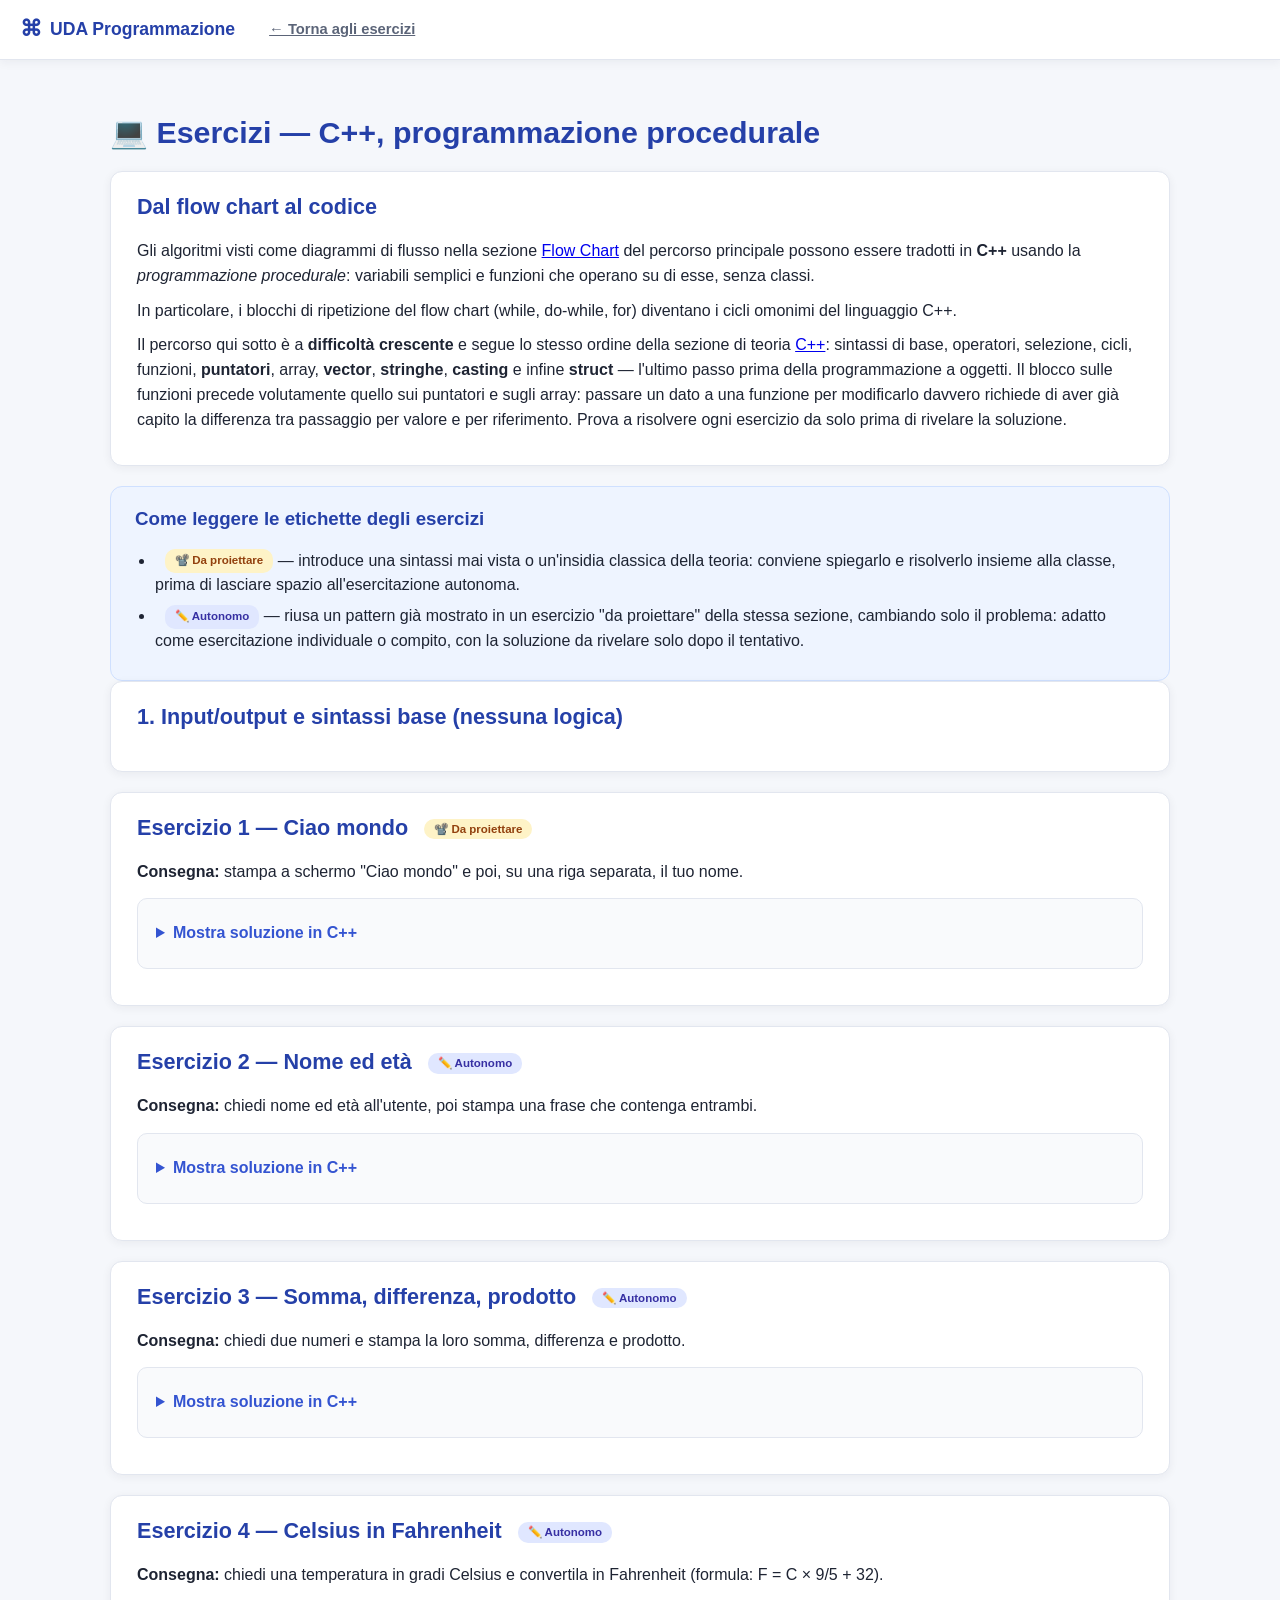
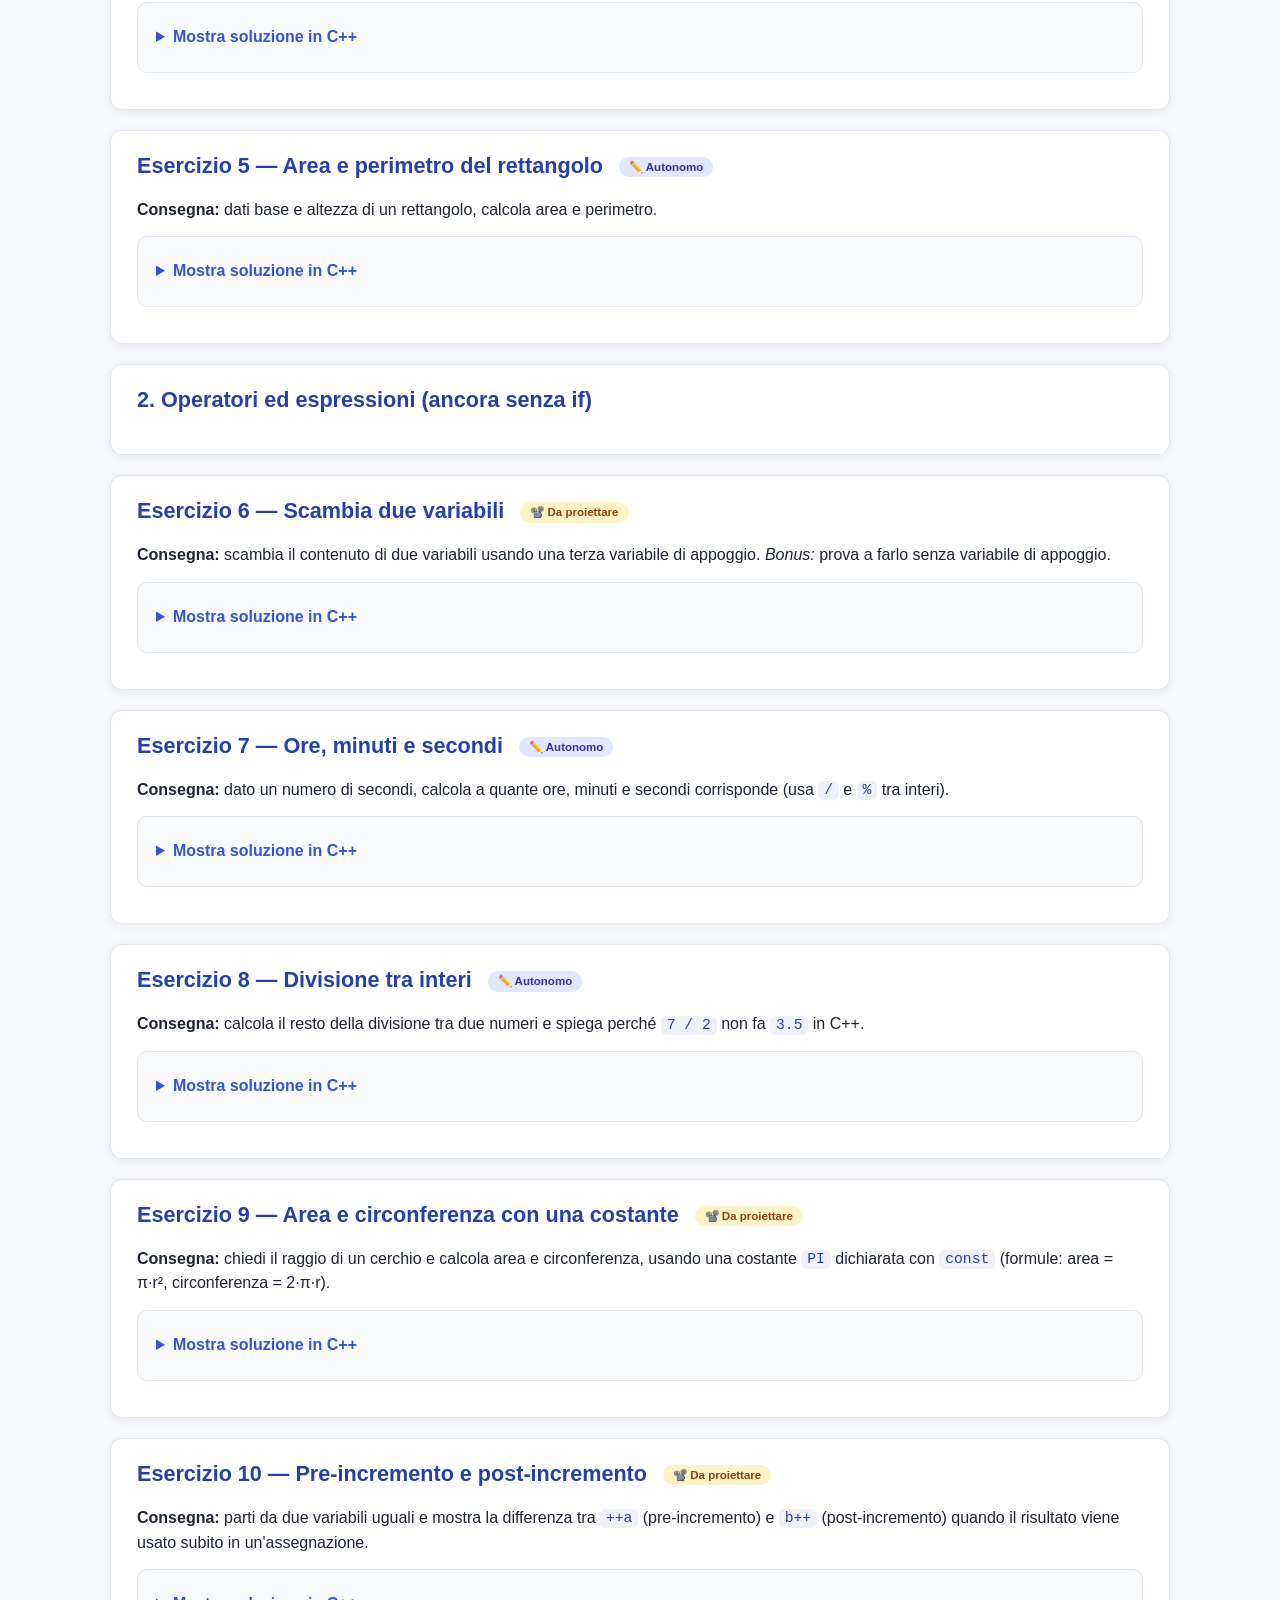
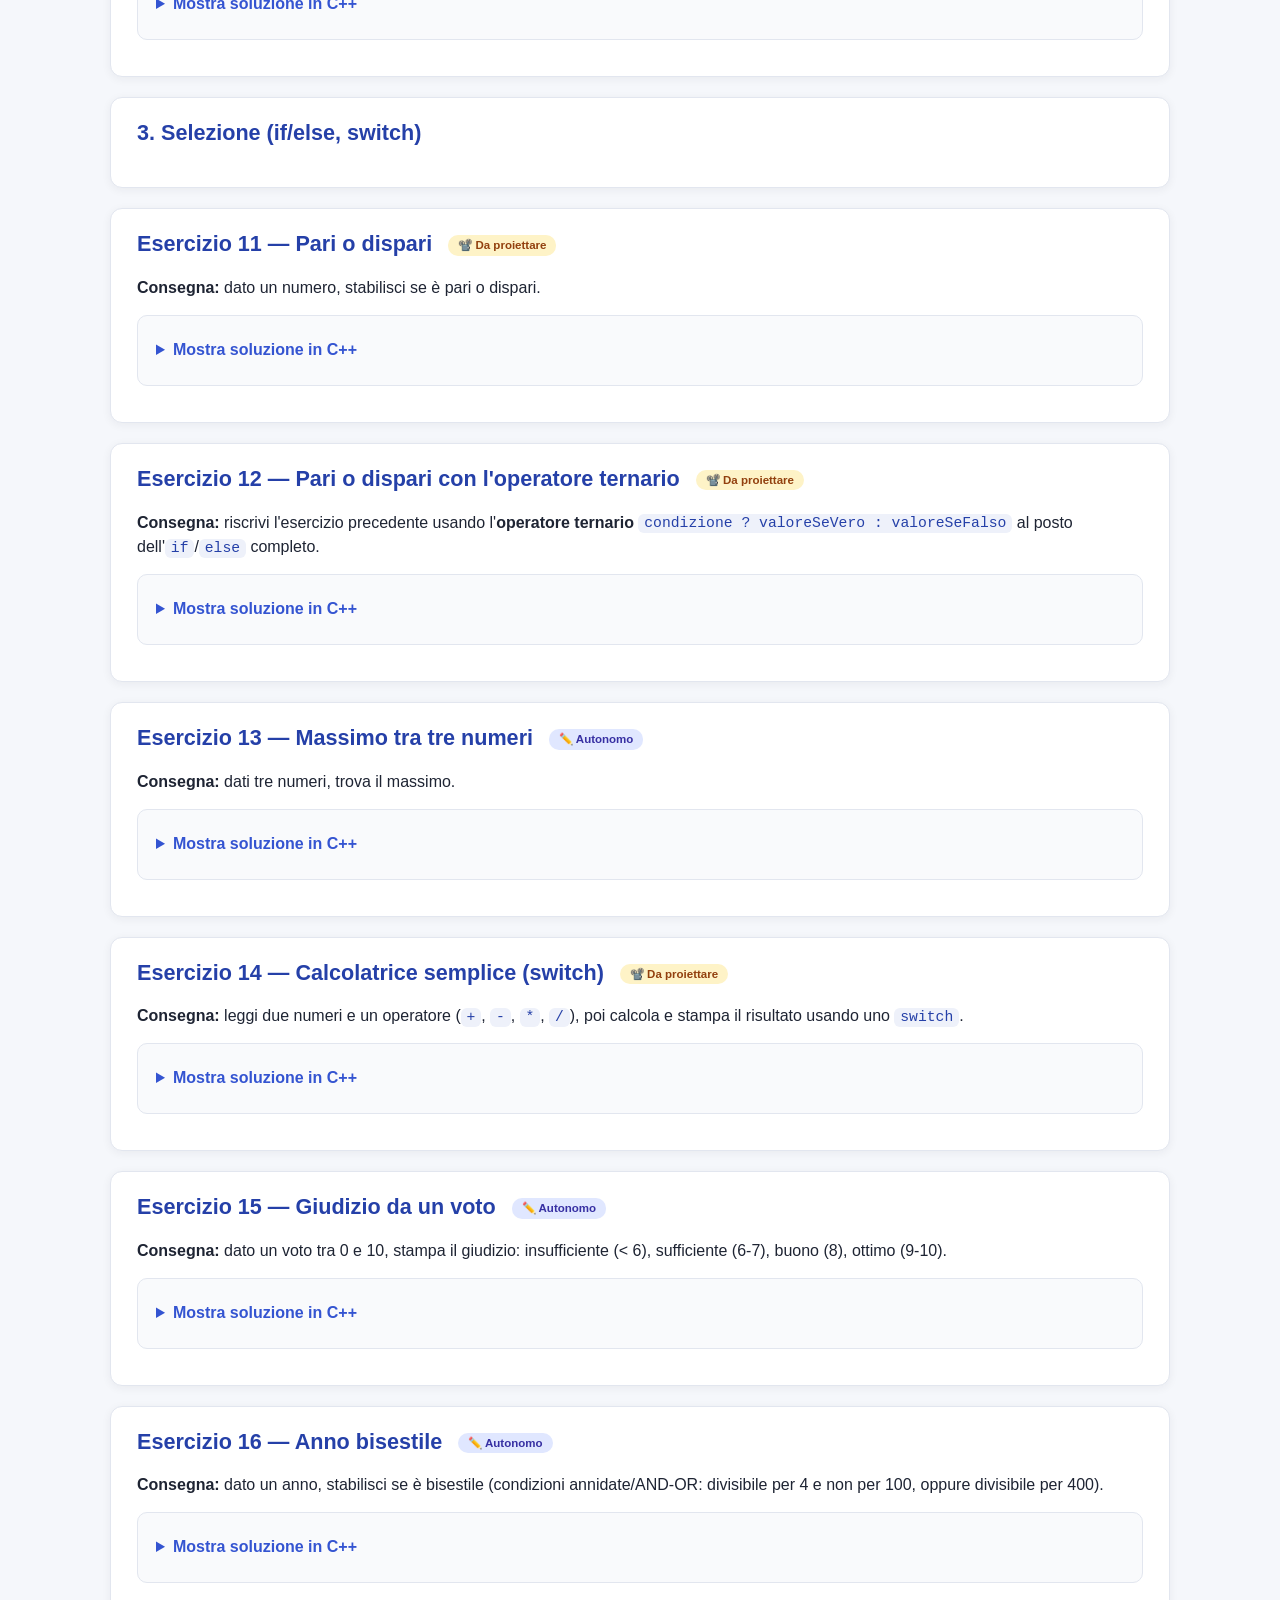
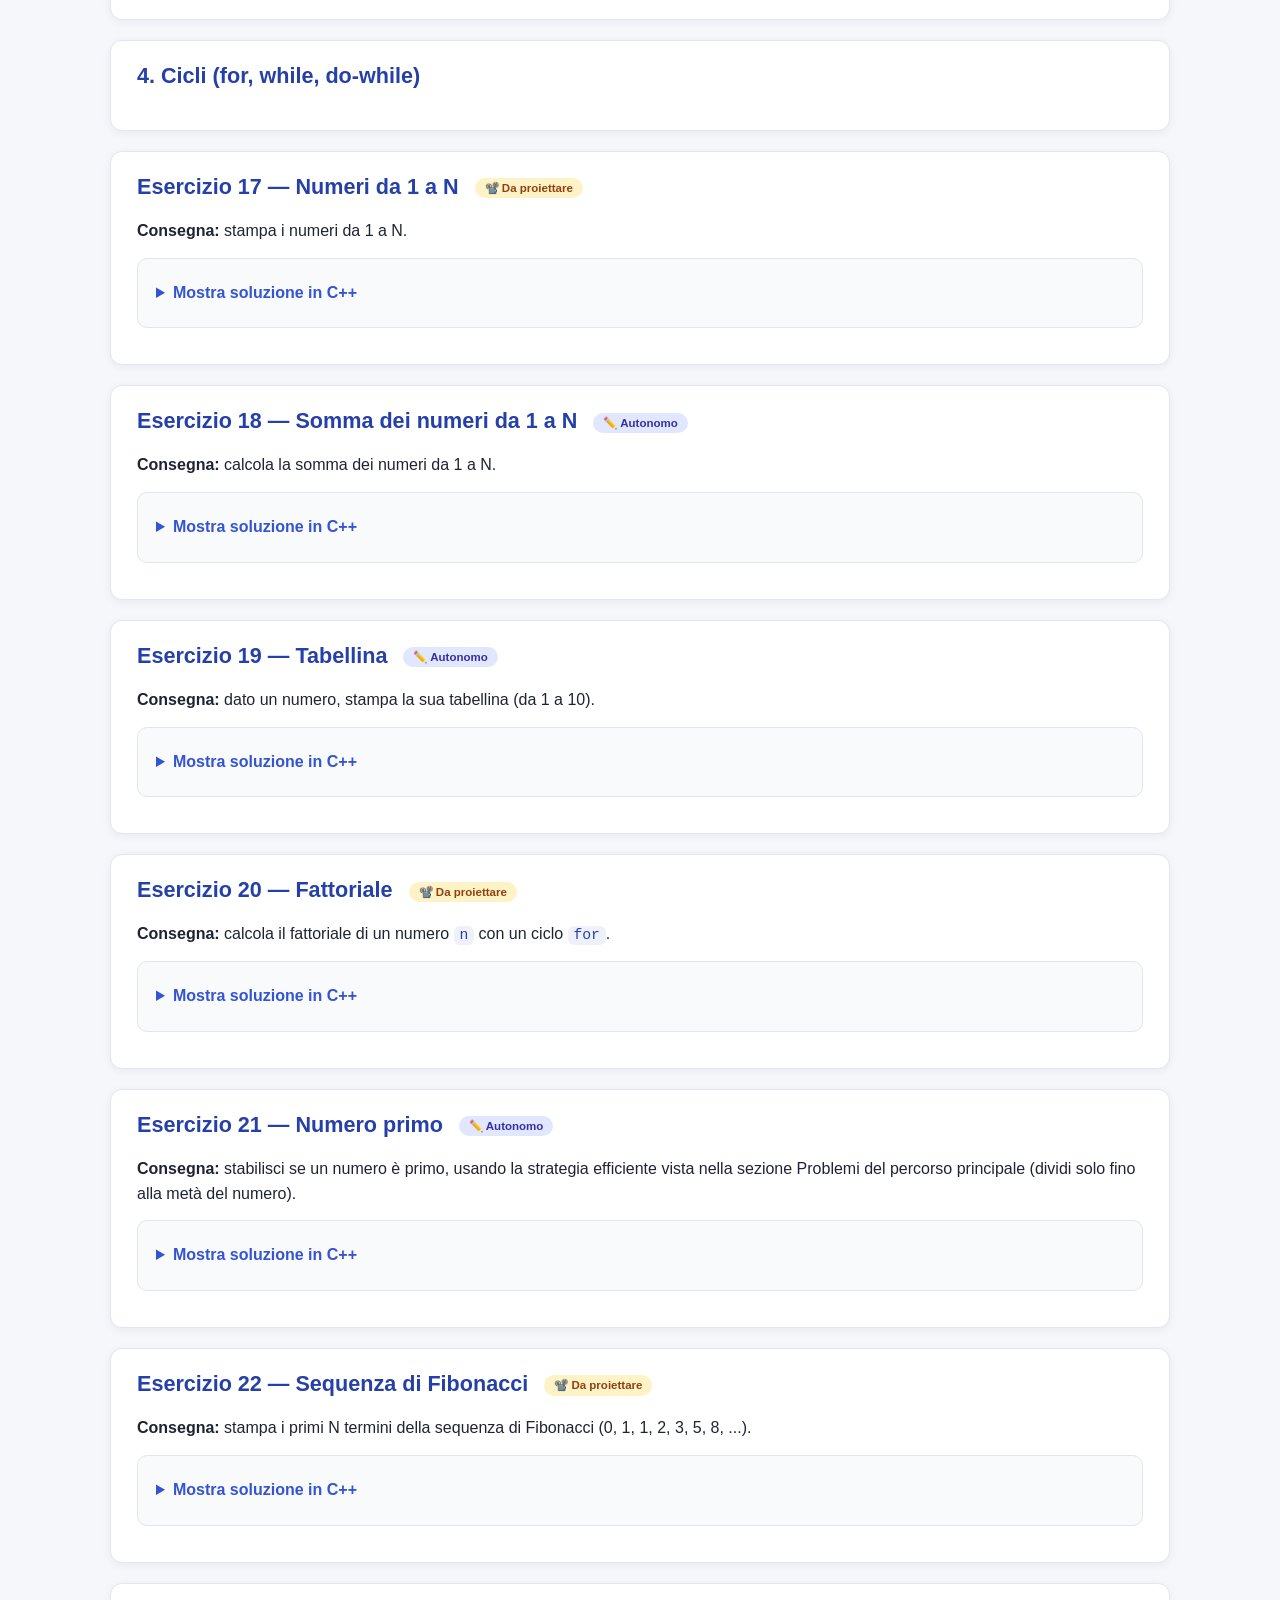
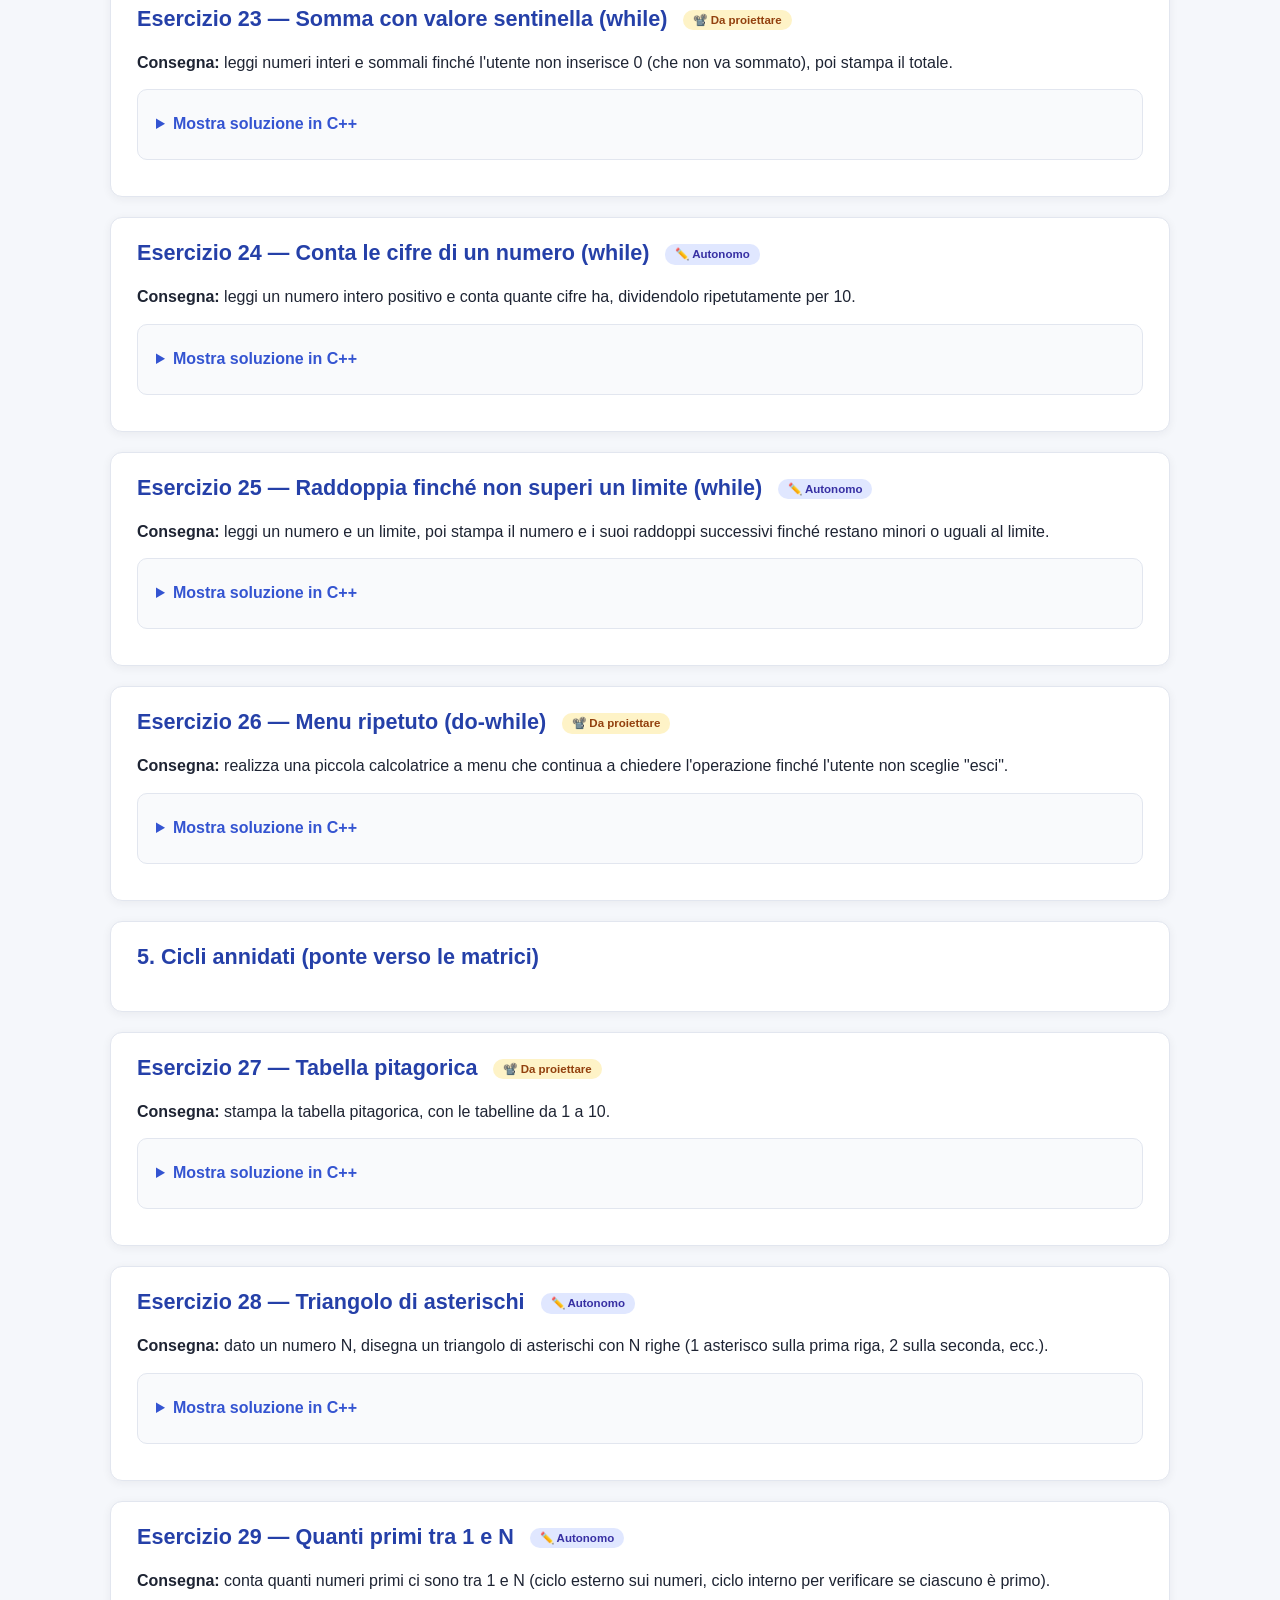
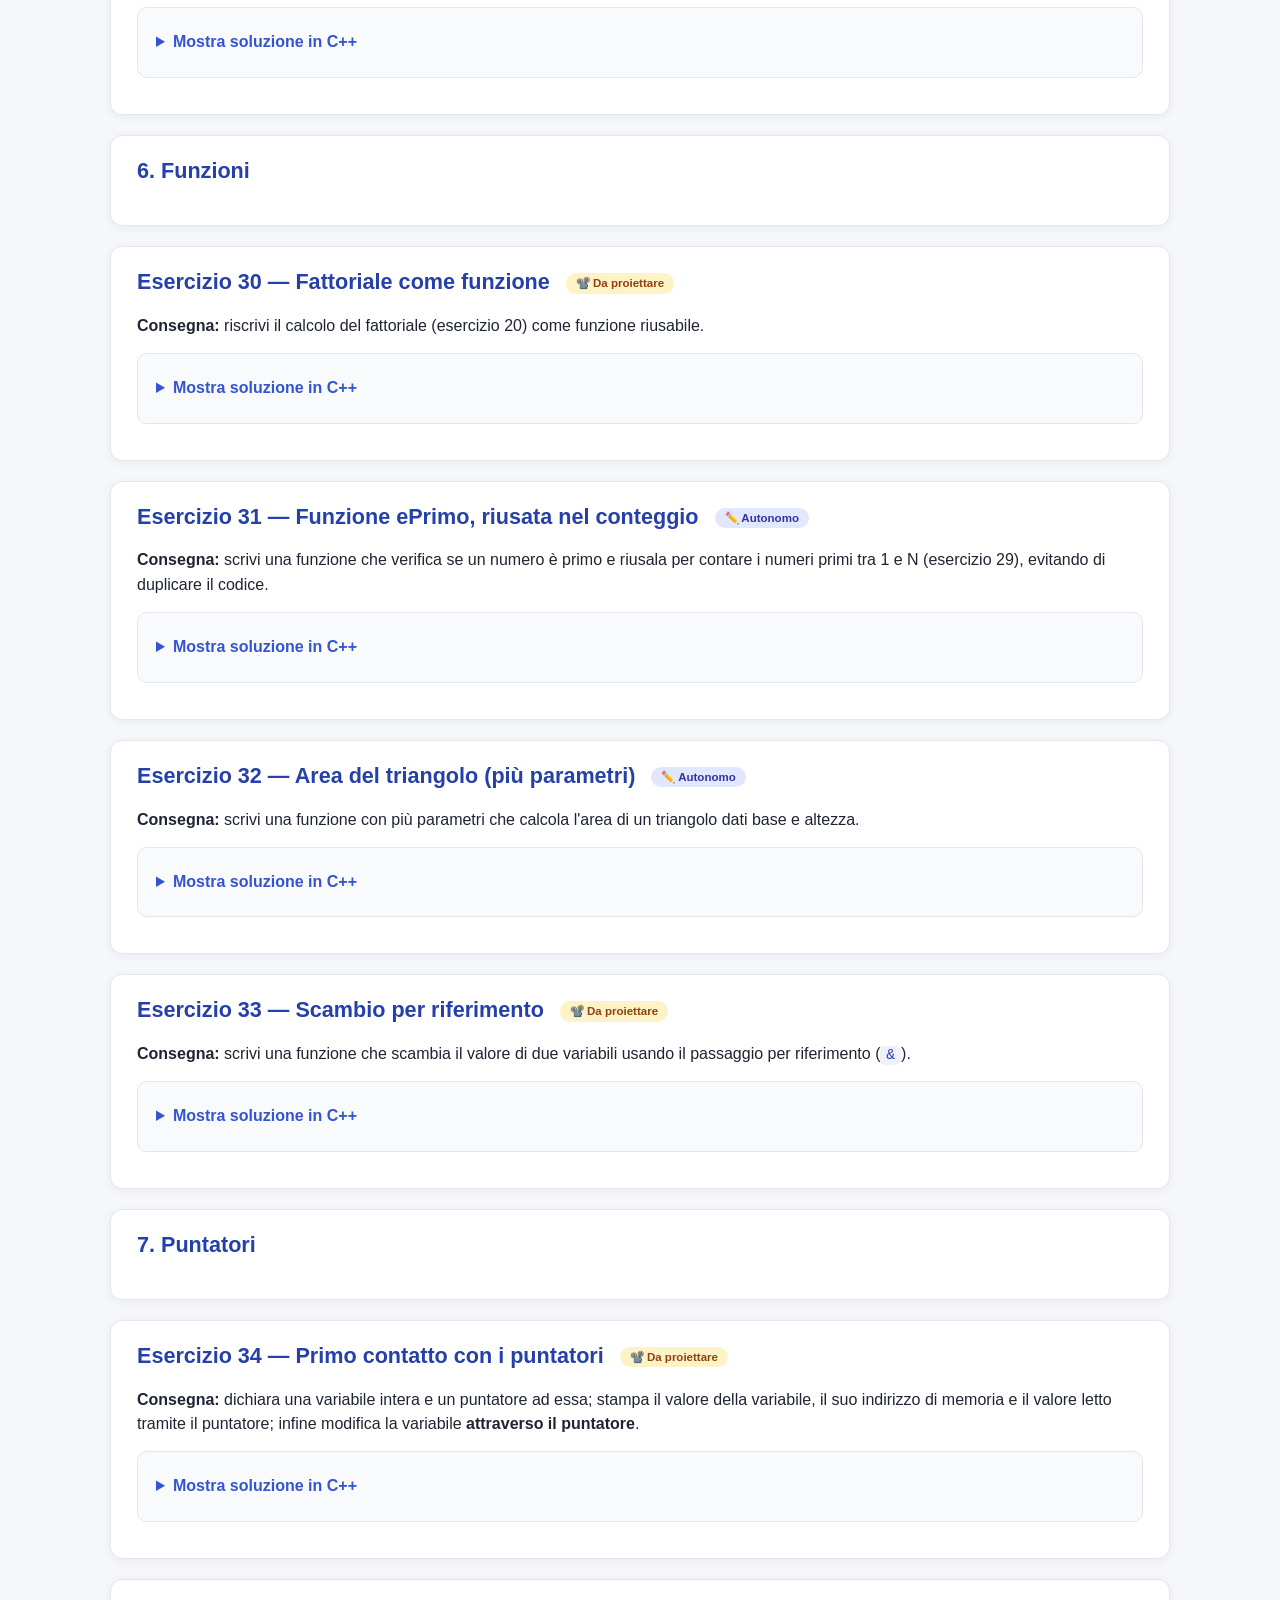
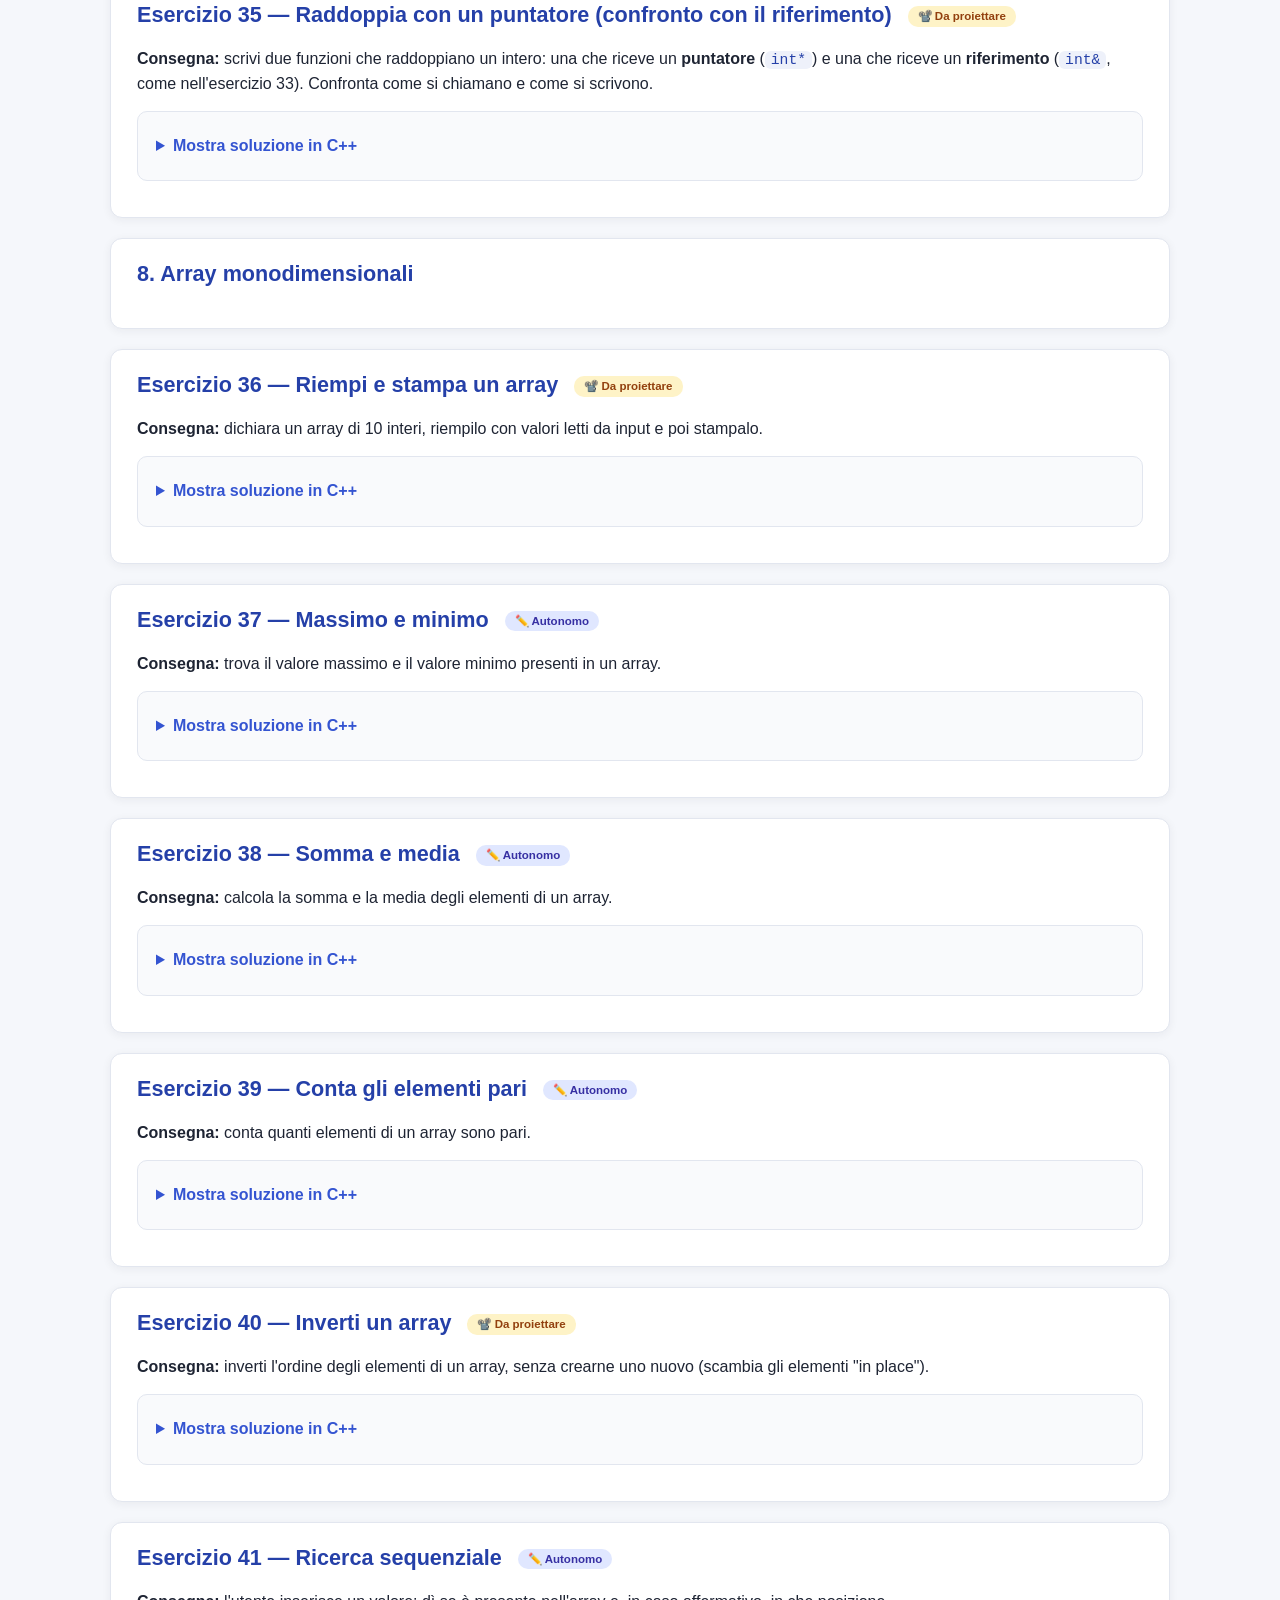
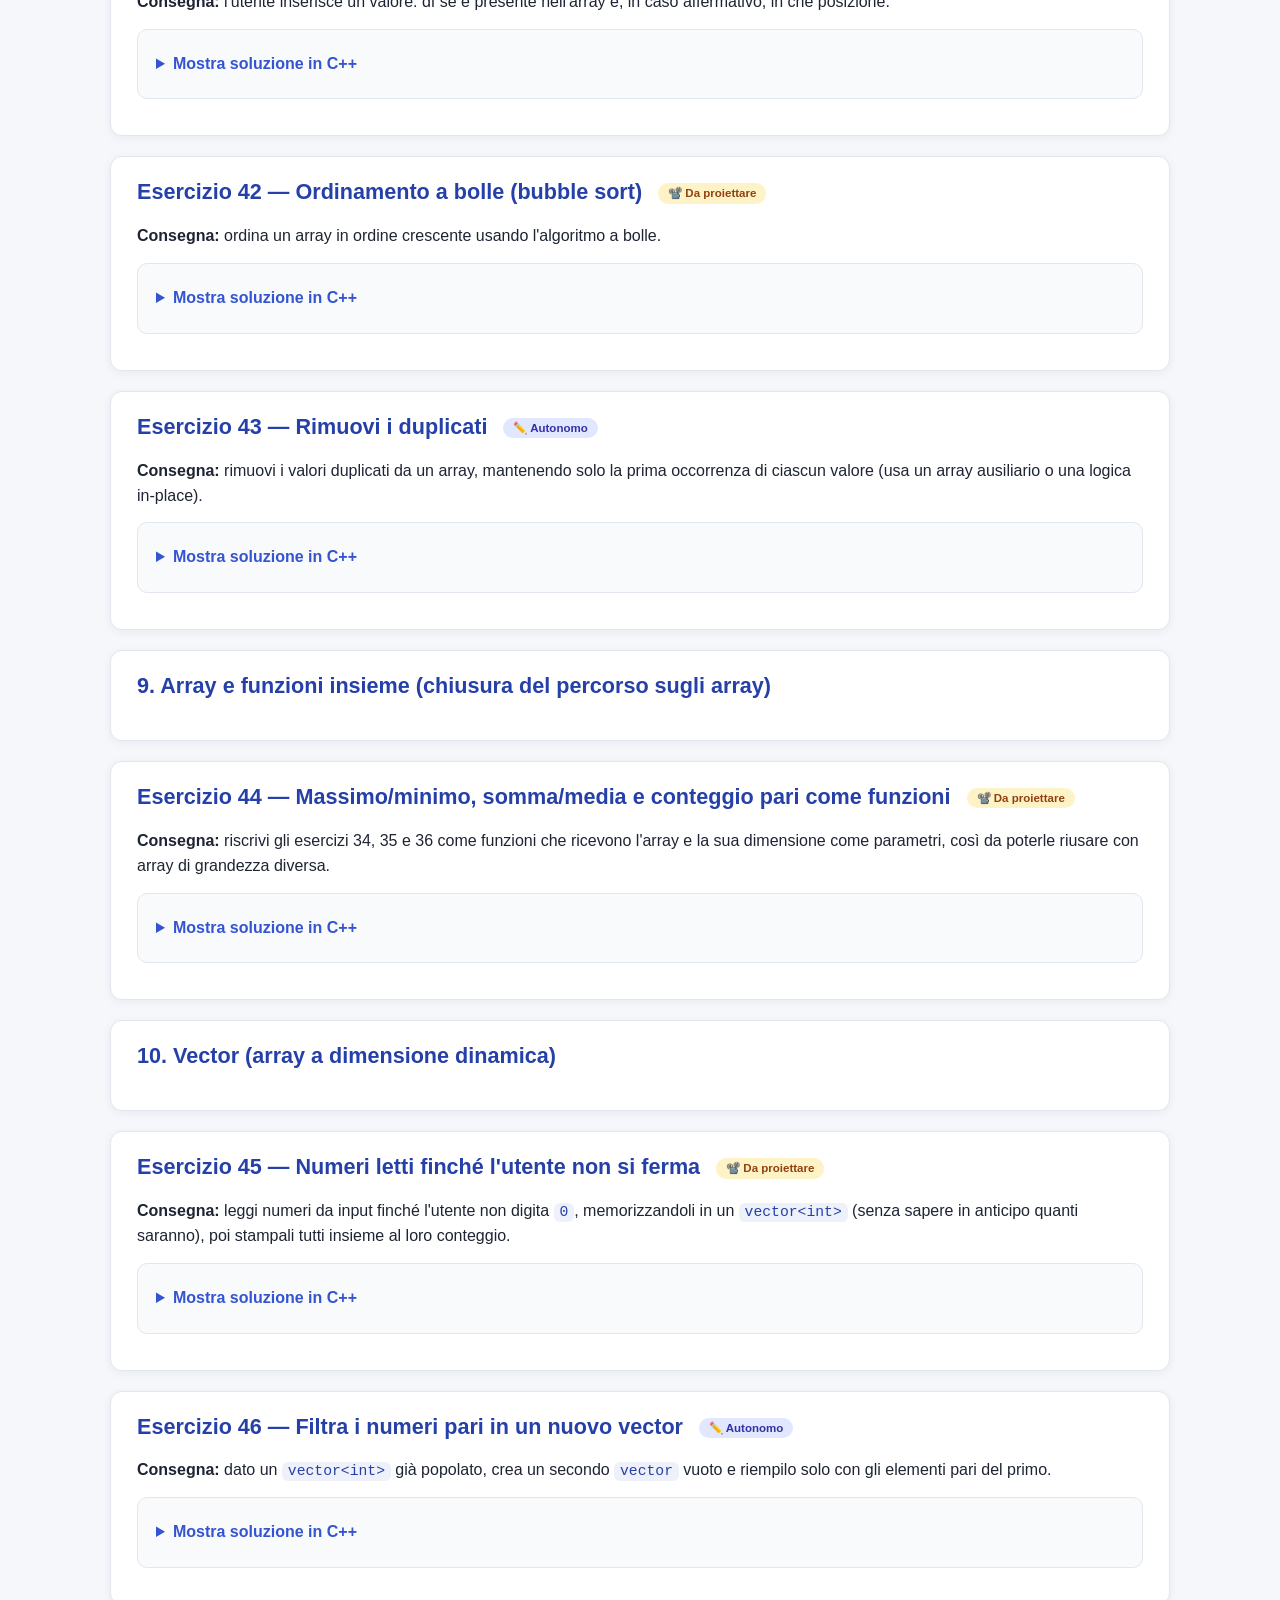
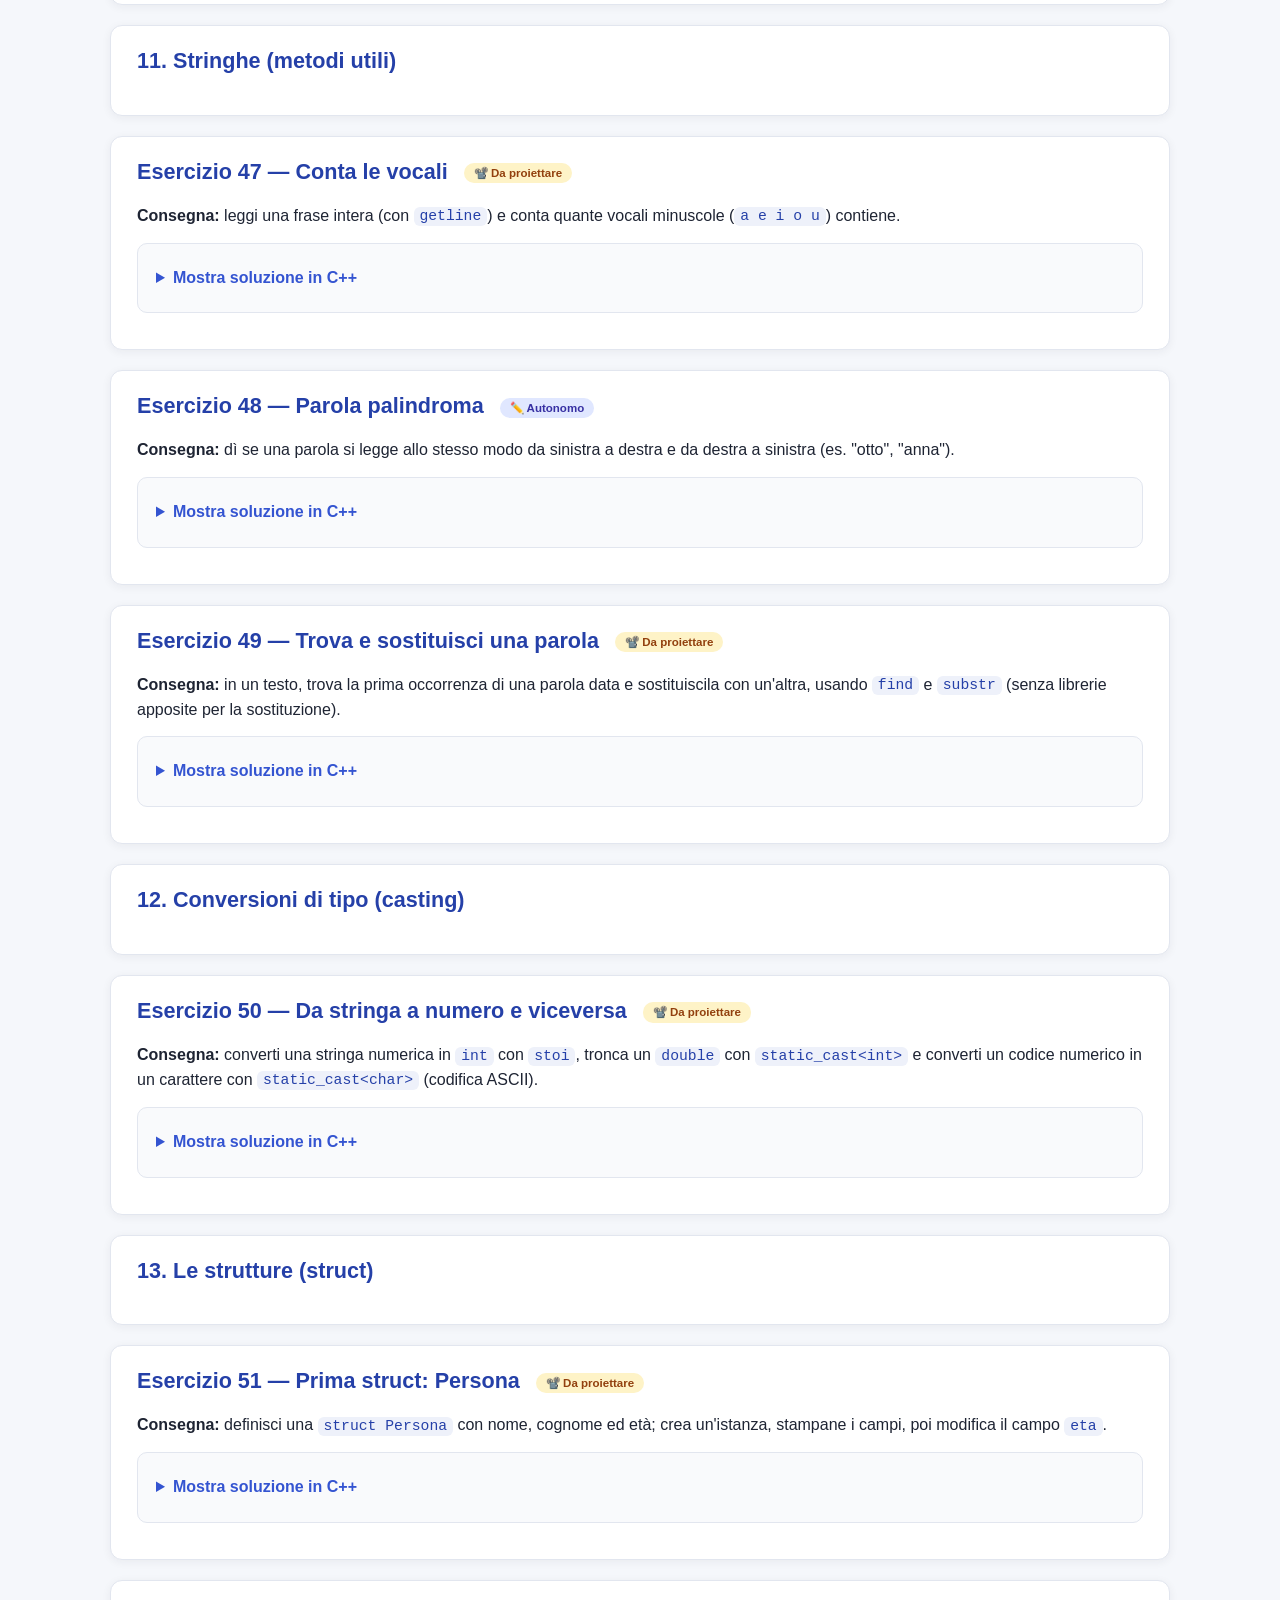
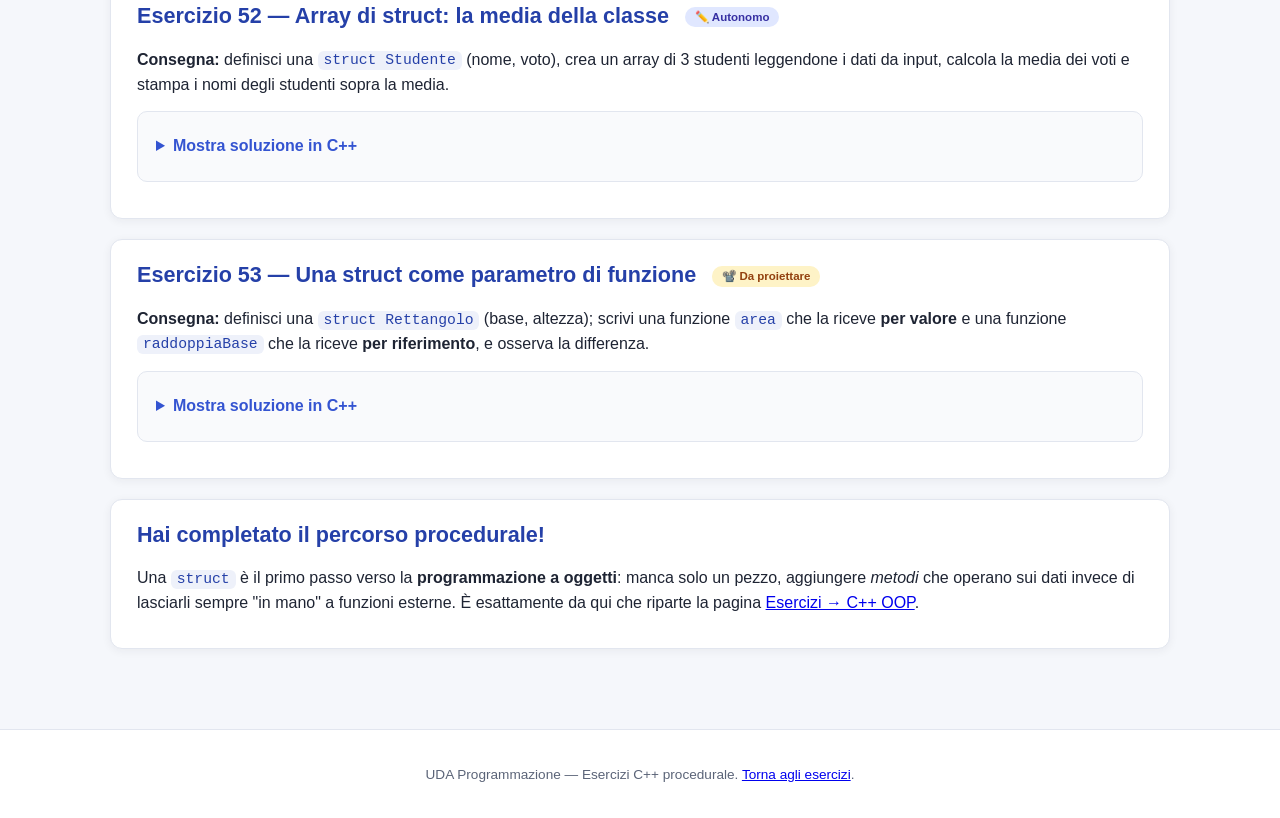
==== commit eb8c4b16: "Aggiunge 3 esercizi sul ciclo while, mancante nella sezione Cicli La sezione 4 (for, while, do-while" ====
--- a/esercizi-cpp-procedurale.html
+++ b/esercizi-cpp-procedurale.html
@@ -587,7 +587,82 @@
   </div>
 
   <div class="lesson-block">
-    <h2>Esercizio 23 — Menu ripetuto (do-while) <span class="badge-proietta">📽️ Da proiettare</span></h2>
+    <h2>Esercizio 23 — Somma con valore sentinella (while) <span class="badge-proietta">📽️ Da proiettare</span></h2>
+    <p><strong>Consegna:</strong> leggi numeri interi e sommali finché l'utente non inserisce 0 (che non va sommato), poi stampa il totale.</p>
+    <div class="exercise-card">
+      <details class="reveal"><summary>Mostra soluzione in C++</summary>
+        <pre class="code-panel active">#include &lt;iostream&gt;
+using namespace std;
+
+int main() {
+    int n, somma = 0;
+    cin &gt;&gt; n;
+
+    while (n != 0) {
+        somma = somma + n;
+        cin &gt;&gt; n;
+    }
+
+    cout &lt;&lt; "Somma: " &lt;&lt; somma;
+    return 0;
+}</pre>
+        <p class="note">A differenza del <code>for</code>, qui non sappiamo in anticipo quante volte si ripeterà il ciclo: si continua finché la condizione resta vera. Notate la lettura "di apertura" prima del <code>while</code> e quella "di chiusura" alla fine del corpo: se il primo numero inserito è già 0, il ciclo non parte nemmeno una volta, a differenza del <code>do-while</code> che vedremo tra poco.</p>
+      </details>
+    </div>
+  </div>
+
+  <div class="lesson-block">
+    <h2>Esercizio 24 — Conta le cifre di un numero (while) <span class="badge-solo">✏️ Autonomo</span></h2>
+    <p><strong>Consegna:</strong> leggi un numero intero positivo e conta quante cifre ha, dividendolo ripetutamente per 10.</p>
+    <div class="exercise-card">
+      <details class="reveal"><summary>Mostra soluzione in C++</summary>
+        <pre class="code-panel active">#include &lt;iostream&gt;
+using namespace std;
+
+int main() {
+    int n;
+    cin &gt;&gt; n;
+
+    int cifre = 0;
+    while (n != 0) {
+        cifre = cifre + 1;
+        n = n / 10;
+    }
+
+    cout &lt;&lt; "Numero di cifre: " &lt;&lt; cifre;
+    return 0;
+}</pre>
+        <p class="note">Qui il <code>while</code> non serve a leggere input ripetutamente, ma a ridurre <code>n</code> un pezzo alla volta finché non arriva a zero: un caso classico in cui, non conoscendo a priori il numero di cifre, un <code>for</code> non si potrebbe scrivere altrettanto naturalmente.</p>
+      </details>
+    </div>
+  </div>
+
+  <div class="lesson-block">
+    <h2>Esercizio 25 — Raddoppia finché non superi un limite (while) <span class="badge-solo">✏️ Autonomo</span></h2>
+    <p><strong>Consegna:</strong> leggi un numero e un limite, poi stampa il numero e i suoi raddoppi successivi finché restano minori o uguali al limite.</p>
+    <div class="exercise-card">
+      <details class="reveal"><summary>Mostra soluzione in C++</summary>
+        <pre class="code-panel active">#include &lt;iostream&gt;
+using namespace std;
+
+int main() {
+    int n, limite;
+    cin &gt;&gt; n &gt;&gt; limite;
+
+    while (n &lt;= limite) {
+        cout &lt;&lt; n &lt;&lt; " ";
+        n = n * 2;
+    }
+
+    return 0;
+}</pre>
+        <p class="note">Se <code>n</code> è già maggiore del limite, il corpo del ciclo non viene eseguito nemmeno una volta e non viene stampato nulla: è la stessa caratteristica "controllo in testa" vista nell'esercizio 23.</p>
+      </details>
+    </div>
+  </div>
+
+  <div class="lesson-block">
+    <h2>Esercizio 26 — Menu ripetuto (do-while) <span class="badge-proietta">📽️ Da proiettare</span></h2>
     <p><strong>Consegna:</strong> realizza una piccola calcolatrice a menu che continua a chiedere l'operazione finché l'utente non sceglie "esci".</p>
     <div class="exercise-card">
       <details class="reveal"><summary>Mostra soluzione in C++</summary>
@@ -627,7 +702,7 @@
   </div>
 
   <div class="lesson-block">
-    <h2>Esercizio 24 — Tabella pitagorica <span class="badge-proietta">📽️ Da proiettare</span></h2>
+    <h2>Esercizio 27 — Tabella pitagorica <span class="badge-proietta">📽️ Da proiettare</span></h2>
     <p><strong>Consegna:</strong> stampa la tabella pitagorica, con le tabelline da 1 a 10.</p>
     <div class="exercise-card">
       <details class="reveal"><summary>Mostra soluzione in C++</summary>
@@ -648,7 +723,7 @@
   </div>
 
   <div class="lesson-block">
-    <h2>Esercizio 25 — Triangolo di asterischi <span class="badge-solo">✏️ Autonomo</span></h2>
+    <h2>Esercizio 28 — Triangolo di asterischi <span class="badge-solo">✏️ Autonomo</span></h2>
     <p><strong>Consegna:</strong> dato un numero N, disegna un triangolo di asterischi con N righe (1 asterisco sulla prima riga, 2 sulla seconda, ecc.).</p>
     <div class="exercise-card">
       <details class="reveal"><summary>Mostra soluzione in C++</summary>
@@ -672,7 +747,7 @@
   </div>
 
   <div class="lesson-block">
-    <h2>Esercizio 26 — Quanti primi tra 1 e N <span class="badge-solo">✏️ Autonomo</span></h2>
+    <h2>Esercizio 29 — Quanti primi tra 1 e N <span class="badge-solo">✏️ Autonomo</span></h2>
     <p><strong>Consegna:</strong> conta quanti numeri primi ci sono tra 1 e N (ciclo esterno sui numeri, ciclo interno per verificare se ciascuno è primo).</p>
     <div class="exercise-card">
       <details class="reveal"><summary>Mostra soluzione in C++</summary>
@@ -709,7 +784,7 @@
   </div>
 
   <div class="lesson-block">
-    <h2>Esercizio 27 — Fattoriale come funzione <span class="badge-proietta">📽️ Da proiettare</span></h2>
+    <h2>Esercizio 30 — Fattoriale come funzione <span class="badge-proietta">📽️ Da proiettare</span></h2>
     <p><strong>Consegna:</strong> riscrivi il calcolo del fattoriale (esercizio 20) come funzione riusabile.</p>
     <div class="exercise-card">
       <details class="reveal"><summary>Mostra soluzione in C++</summary>
@@ -735,8 +810,8 @@
   </div>
 
   <div class="lesson-block">
-    <h2>Esercizio 28 — Funzione ePrimo, riusata nel conteggio <span class="badge-solo">✏️ Autonomo</span></h2>
-    <p><strong>Consegna:</strong> scrivi una funzione che verifica se un numero è primo e riusala per contare i numeri primi tra 1 e N (esercizio 26), evitando di duplicare il codice.</p>
+    <h2>Esercizio 31 — Funzione ePrimo, riusata nel conteggio <span class="badge-solo">✏️ Autonomo</span></h2>
+    <p><strong>Consegna:</strong> scrivi una funzione che verifica se un numero è primo e riusala per contare i numeri primi tra 1 e N (esercizio 29), evitando di duplicare il codice.</p>
     <div class="exercise-card">
       <details class="reveal"><summary>Mostra soluzione in C++</summary>
         <pre class="code-panel active">#include &lt;iostream&gt;
@@ -772,7 +847,7 @@
   </div>
 
   <div class="lesson-block">
-    <h2>Esercizio 29 — Area del triangolo (più parametri) <span class="badge-solo">✏️ Autonomo</span></h2>
+    <h2>Esercizio 32 — Area del triangolo (più parametri) <span class="badge-solo">✏️ Autonomo</span></h2>
     <p><strong>Consegna:</strong> scrivi una funzione con più parametri che calcola l'area di un triangolo dati base e altezza.</p>
     <div class="exercise-card">
       <details class="reveal"><summary>Mostra soluzione in C++</summary>
@@ -794,7 +869,7 @@
   </div>
 
   <div class="lesson-block">
-    <h2>Esercizio 30 — Scambio per riferimento <span class="badge-proietta">📽️ Da proiettare</span></h2>
+    <h2>Esercizio 33 — Scambio per riferimento <span class="badge-proietta">📽️ Da proiettare</span></h2>
     <p><strong>Consegna:</strong> scrivi una funzione che scambia il valore di due variabili usando il passaggio per riferimento (<code>&amp;</code>).</p>
     <div class="exercise-card">
       <details class="reveal"><summary>Mostra soluzione in C++</summary>
@@ -827,7 +902,7 @@
   </div>
 
   <div class="lesson-block">
-    <h2>Esercizio 31 — Primo contatto con i puntatori <span class="badge-proietta">📽️ Da proiettare</span></h2>
+    <h2>Esercizio 34 — Primo contatto con i puntatori <span class="badge-proietta">📽️ Da proiettare</span></h2>
     <p><strong>Consegna:</strong> dichiara una variabile intera e un puntatore ad essa; stampa il valore della variabile, il suo indirizzo di memoria e il valore letto tramite il puntatore; infine modifica la variabile <strong>attraverso il puntatore</strong>.</p>
     <div class="exercise-card">
       <details class="reveal"><summary>Mostra soluzione in C++</summary>
@@ -855,8 +930,8 @@
   </div>
 
   <div class="lesson-block">
-    <h2>Esercizio 32 — Raddoppia con un puntatore (confronto con il riferimento) <span class="badge-proietta">📽️ Da proiettare</span></h2>
-    <p><strong>Consegna:</strong> scrivi due funzioni che raddoppiano un intero: una che riceve un <strong>puntatore</strong> (<code>int*</code>) e una che riceve un <strong>riferimento</strong> (<code>int&amp;</code>, come nell'esercizio 30). Confronta come si chiamano e come si scrivono.</p>
+    <h2>Esercizio 35 — Raddoppia con un puntatore (confronto con il riferimento) <span class="badge-proietta">📽️ Da proiettare</span></h2>
+    <p><strong>Consegna:</strong> scrivi due funzioni che raddoppiano un intero: una che riceve un <strong>puntatore</strong> (<code>int*</code>) e una che riceve un <strong>riferimento</strong> (<code>int&amp;</code>, come nell'esercizio 33). Confronta come si chiamano e come si scrivono.</p>
     <div class="exercise-card">
       <details class="reveal"><summary>Mostra soluzione in C++</summary>
         <pre class="code-panel active">#include &lt;iostream&gt;
@@ -891,7 +966,7 @@
   </div>
 
   <div class="lesson-block">
-    <h2>Esercizio 33 — Riempi e stampa un array <span class="badge-proietta">📽️ Da proiettare</span></h2>
+    <h2>Esercizio 36 — Riempi e stampa un array <span class="badge-proietta">📽️ Da proiettare</span></h2>
     <p><strong>Consegna:</strong> dichiara un array di 10 interi, riempilo con valori letti da input e poi stampalo.</p>
     <div class="exercise-card">
       <details class="reveal"><summary>Mostra soluzione in C++</summary>
@@ -915,7 +990,7 @@
   </div>
 
   <div class="lesson-block">
-    <h2>Esercizio 34 — Massimo e minimo <span class="badge-solo">✏️ Autonomo</span></h2>
+    <h2>Esercizio 37 — Massimo e minimo <span class="badge-solo">✏️ Autonomo</span></h2>
     <p><strong>Consegna:</strong> trova il valore massimo e il valore minimo presenti in un array.</p>
     <div class="exercise-card">
       <details class="reveal"><summary>Mostra soluzione in C++</summary>
@@ -947,7 +1022,7 @@
   </div>
 
   <div class="lesson-block">
-    <h2>Esercizio 35 — Somma e media <span class="badge-solo">✏️ Autonomo</span></h2>
+    <h2>Esercizio 38 — Somma e media <span class="badge-solo">✏️ Autonomo</span></h2>
     <p><strong>Consegna:</strong> calcola la somma e la media degli elementi di un array.</p>
     <div class="exercise-card">
       <details class="reveal"><summary>Mostra soluzione in C++</summary>
@@ -974,7 +1049,7 @@
   </div>
 
   <div class="lesson-block">
-    <h2>Esercizio 36 — Conta gli elementi pari <span class="badge-solo">✏️ Autonomo</span></h2>
+    <h2>Esercizio 39 — Conta gli elementi pari <span class="badge-solo">✏️ Autonomo</span></h2>
     <p><strong>Consegna:</strong> conta quanti elementi di un array sono pari.</p>
     <div class="exercise-card">
       <details class="reveal"><summary>Mostra soluzione in C++</summary>
@@ -1002,7 +1077,7 @@
   </div>
 
   <div class="lesson-block">
-    <h2>Esercizio 37 — Inverti un array <span class="badge-proietta">📽️ Da proiettare</span></h2>
+    <h2>Esercizio 40 — Inverti un array <span class="badge-proietta">📽️ Da proiettare</span></h2>
     <p><strong>Consegna:</strong> inverti l'ordine degli elementi di un array, senza crearne uno nuovo (scambia gli elementi "in place").</p>
     <div class="exercise-card">
       <details class="reveal"><summary>Mostra soluzione in C++</summary>
@@ -1032,7 +1107,7 @@
   </div>
 
   <div class="lesson-block">
-    <h2>Esercizio 38 — Ricerca sequenziale <span class="badge-solo">✏️ Autonomo</span></h2>
+    <h2>Esercizio 41 — Ricerca sequenziale <span class="badge-solo">✏️ Autonomo</span></h2>
     <p><strong>Consegna:</strong> l'utente inserisce un valore: dì se è presente nell'array e, in caso affermativo, in che posizione.</p>
     <div class="exercise-card">
       <details class="reveal"><summary>Mostra soluzione in C++</summary>
@@ -1067,7 +1142,7 @@
   </div>
 
   <div class="lesson-block">
-    <h2>Esercizio 39 — Ordinamento a bolle (bubble sort) <span class="badge-proietta">📽️ Da proiettare</span></h2>
+    <h2>Esercizio 42 — Ordinamento a bolle (bubble sort) <span class="badge-proietta">📽️ Da proiettare</span></h2>
     <p><strong>Consegna:</strong> ordina un array in ordine crescente usando l'algoritmo a bolle.</p>
     <div class="exercise-card">
       <details class="reveal"><summary>Mostra soluzione in C++</summary>
@@ -1101,7 +1176,7 @@
   </div>
 
   <div class="lesson-block">
-    <h2>Esercizio 40 — Rimuovi i duplicati <span class="badge-solo">✏️ Autonomo</span></h2>
+    <h2>Esercizio 43 — Rimuovi i duplicati <span class="badge-solo">✏️ Autonomo</span></h2>
     <p><strong>Consegna:</strong> rimuovi i valori duplicati da un array, mantenendo solo la prima occorrenza di ciascun valore (usa un array ausiliario o una logica in-place).</p>
     <div class="exercise-card">
       <details class="reveal"><summary>Mostra soluzione in C++</summary>
@@ -1146,7 +1221,7 @@
   </div>
 
   <div class="lesson-block">
-    <h2>Esercizio 41 — Massimo/minimo, somma/media e conteggio pari come funzioni <span class="badge-proietta">📽️ Da proiettare</span></h2>
+    <h2>Esercizio 44 — Massimo/minimo, somma/media e conteggio pari come funzioni <span class="badge-proietta">📽️ Da proiettare</span></h2>
     <p><strong>Consegna:</strong> riscrivi gli esercizi 34, 35 e 36 come funzioni che ricevono l'array e la sua dimensione come parametri, così da poterle riusare con array di grandezza diversa.</p>
     <div class="exercise-card">
       <details class="reveal"><summary>Mostra soluzione in C++</summary>
@@ -1214,7 +1289,7 @@
   </div>
 
   <div class="lesson-block">
-    <h2>Esercizio 42 — Numeri letti finché l'utente non si ferma <span class="badge-proietta">📽️ Da proiettare</span></h2>
+    <h2>Esercizio 45 — Numeri letti finché l'utente non si ferma <span class="badge-proietta">📽️ Da proiettare</span></h2>
     <p><strong>Consegna:</strong> leggi numeri da input finché l'utente non digita <code>0</code>, memorizzandoli in un <code>vector&lt;int&gt;</code> (senza sapere in anticipo quanti saranno), poi stampali tutti insieme al loro conteggio.</p>
     <div class="exercise-card">
       <details class="reveal"><summary>Mostra soluzione in C++</summary>
@@ -1245,7 +1320,7 @@
   </div>
 
   <div class="lesson-block">
-    <h2>Esercizio 43 — Filtra i numeri pari in un nuovo vector <span class="badge-solo">✏️ Autonomo</span></h2>
+    <h2>Esercizio 46 — Filtra i numeri pari in un nuovo vector <span class="badge-solo">✏️ Autonomo</span></h2>
     <p><strong>Consegna:</strong> dato un <code>vector&lt;int&gt;</code> già popolato, crea un secondo <code>vector</code> vuoto e riempilo solo con gli elementi pari del primo.</p>
     <div class="exercise-card">
       <details class="reveal"><summary>Mostra soluzione in C++</summary>
@@ -1280,7 +1355,7 @@
   </div>
 
   <div class="lesson-block">
-    <h2>Esercizio 44 — Conta le vocali <span class="badge-proietta">📽️ Da proiettare</span></h2>
+    <h2>Esercizio 47 — Conta le vocali <span class="badge-proietta">📽️ Da proiettare</span></h2>
     <p><strong>Consegna:</strong> leggi una frase intera (con <code>getline</code>) e conta quante vocali minuscole (<code>a e i o u</code>) contiene.</p>
     <div class="exercise-card">
       <details class="reveal"><summary>Mostra soluzione in C++</summary>
@@ -1310,7 +1385,7 @@
   </div>
 
   <div class="lesson-block">
-    <h2>Esercizio 45 — Parola palindroma <span class="badge-solo">✏️ Autonomo</span></h2>
+    <h2>Esercizio 48 — Parola palindroma <span class="badge-solo">✏️ Autonomo</span></h2>
     <p><strong>Consegna:</strong> dì se una parola si legge allo stesso modo da sinistra a destra e da destra a sinistra (es. "otto", "anna").</p>
     <div class="exercise-card">
       <details class="reveal"><summary>Mostra soluzione in C++</summary>
@@ -1337,13 +1412,13 @@
     }
     return 0;
 }</pre>
-        <p class="note">Basta controllare metà stringa: si confronta il primo carattere con l'ultimo, il secondo con il penultimo, e così via — esattamente la stessa idea usata per invertire un array (esercizio 37).</p>
-      </details>
-    </div>
-  </div>
-
-  <div class="lesson-block">
-    <h2>Esercizio 46 — Trova e sostituisci una parola <span class="badge-proietta">📽️ Da proiettare</span></h2>
+        <p class="note">Basta controllare metà stringa: si confronta il primo carattere con l'ultimo, il secondo con il penultimo, e così via — esattamente la stessa idea usata per invertire un array (esercizio 40).</p>
+      </details>
+    </div>
+  </div>
+
+  <div class="lesson-block">
+    <h2>Esercizio 49 — Trova e sostituisci una parola <span class="badge-proietta">📽️ Da proiettare</span></h2>
     <p><strong>Consegna:</strong> in un testo, trova la prima occorrenza di una parola data e sostituiscila con un'altra, usando <code>find</code> e <code>substr</code> (senza librerie apposite per la sostituzione).</p>
     <div class="exercise-card">
       <details class="reveal"><summary>Mostra soluzione in C++</summary>
@@ -1378,7 +1453,7 @@
   </div>
 
   <div class="lesson-block">
-    <h2>Esercizio 47 — Da stringa a numero e viceversa <span class="badge-proietta">📽️ Da proiettare</span></h2>
+    <h2>Esercizio 50 — Da stringa a numero e viceversa <span class="badge-proietta">📽️ Da proiettare</span></h2>
     <p><strong>Consegna:</strong> converti una stringa numerica in <code>int</code> con <code>stoi</code>, tronca un <code>double</code> con <code>static_cast&lt;int&gt;</code> e converti un codice numerico in un carattere con <code>static_cast&lt;char&gt;</code> (codifica ASCII).</p>
     <div class="exercise-card">
       <details class="reveal"><summary>Mostra soluzione in C++</summary>
@@ -1411,7 +1486,7 @@
   </div>
 
   <div class="lesson-block">
-    <h2>Esercizio 48 — Prima struct: Persona <span class="badge-proietta">📽️ Da proiettare</span></h2>
+    <h2>Esercizio 51 — Prima struct: Persona <span class="badge-proietta">📽️ Da proiettare</span></h2>
     <p><strong>Consegna:</strong> definisci una <code>struct Persona</code> con nome, cognome ed età; crea un'istanza, stampane i campi, poi modifica il campo <code>eta</code>.</p>
     <div class="exercise-card">
       <details class="reveal"><summary>Mostra soluzione in C++</summary>
@@ -1442,7 +1517,7 @@
   </div>
 
   <div class="lesson-block">
-    <h2>Esercizio 49 — Array di struct: la media della classe <span class="badge-solo">✏️ Autonomo</span></h2>
+    <h2>Esercizio 52 — Array di struct: la media della classe <span class="badge-solo">✏️ Autonomo</span></h2>
     <p><strong>Consegna:</strong> definisci una <code>struct Studente</code> (nome, voto), crea un array di 3 studenti leggendone i dati da input, calcola la media dei voti e stampa i nomi degli studenti sopra la media.</p>
     <div class="exercise-card">
       <details class="reveal"><summary>Mostra soluzione in C++</summary>
@@ -1487,7 +1562,7 @@
   </div>
 
   <div class="lesson-block">
-    <h2>Esercizio 50 — Una struct come parametro di funzione <span class="badge-proietta">📽️ Da proiettare</span></h2>
+    <h2>Esercizio 53 — Una struct come parametro di funzione <span class="badge-proietta">📽️ Da proiettare</span></h2>
     <p><strong>Consegna:</strong> definisci una <code>struct Rettangolo</code> (base, altezza); scrivi una funzione <code>area</code> che la riceve <strong>per valore</strong> e una funzione <code>raddoppiaBase</code> che la riceve <strong>per riferimento</strong>, e osserva la differenza.</p>
     <div class="exercise-card">
       <details class="reveal"><summary>Mostra soluzione in C++</summary>
@@ -1517,7 +1592,7 @@
     cout &lt;&lt; "Area dopo raddoppio: " &lt;&lt; area(rett) &lt;&lt; endl;
     return 0;
 }</pre>
-        <p class="note">Una <code>struct</code>, come qualunque altra variabile, viaggia <strong>per valore</strong> di default: <code>area(rett)</code> lavora su una copia di <code>rett</code>, quindi non lo modifica mai. Solo il simbolo <code>&amp;</code> nel parametro di <code>raddoppiaBase</code> permette alla funzione di toccare l'oggetto originale — esattamente la stessa regola già vista con le variabili semplici (esercizio 30) e con i puntatori (esercizio 32).</p>
+        <p class="note">Una <code>struct</code>, come qualunque altra variabile, viaggia <strong>per valore</strong> di default: <code>area(rett)</code> lavora su una copia di <code>rett</code>, quindi non lo modifica mai. Solo il simbolo <code>&amp;</code> nel parametro di <code>raddoppiaBase</code> permette alla funzione di toccare l'oggetto originale — esattamente la stessa regola già vista con le variabili semplici (esercizio 33) e con i puntatori (esercizio 35).</p>
       </details>
     </div>
   </div>
--- a/css/style.css
+++ b/css/style.css
@@ -483,7 +483,7 @@
   align-items: center;
   gap: 4px;
 }
-.tag-v, .tag-f {
+.tag-v, .tag-f, .tag-case {
   font-weight: 700;
   font-size: 0.8rem;
   padding: 2px 10px;
@@ -491,6 +491,7 @@
 }
 .tag-v { background: #dcfce7; color: #166534; }
 .tag-f { background: #fee2e2; color: #991b1b; }
+.tag-case { background: #e0e7ff; color: #3730a3; }
 
 .badge-proietta, .badge-solo {
   display: inline-block;
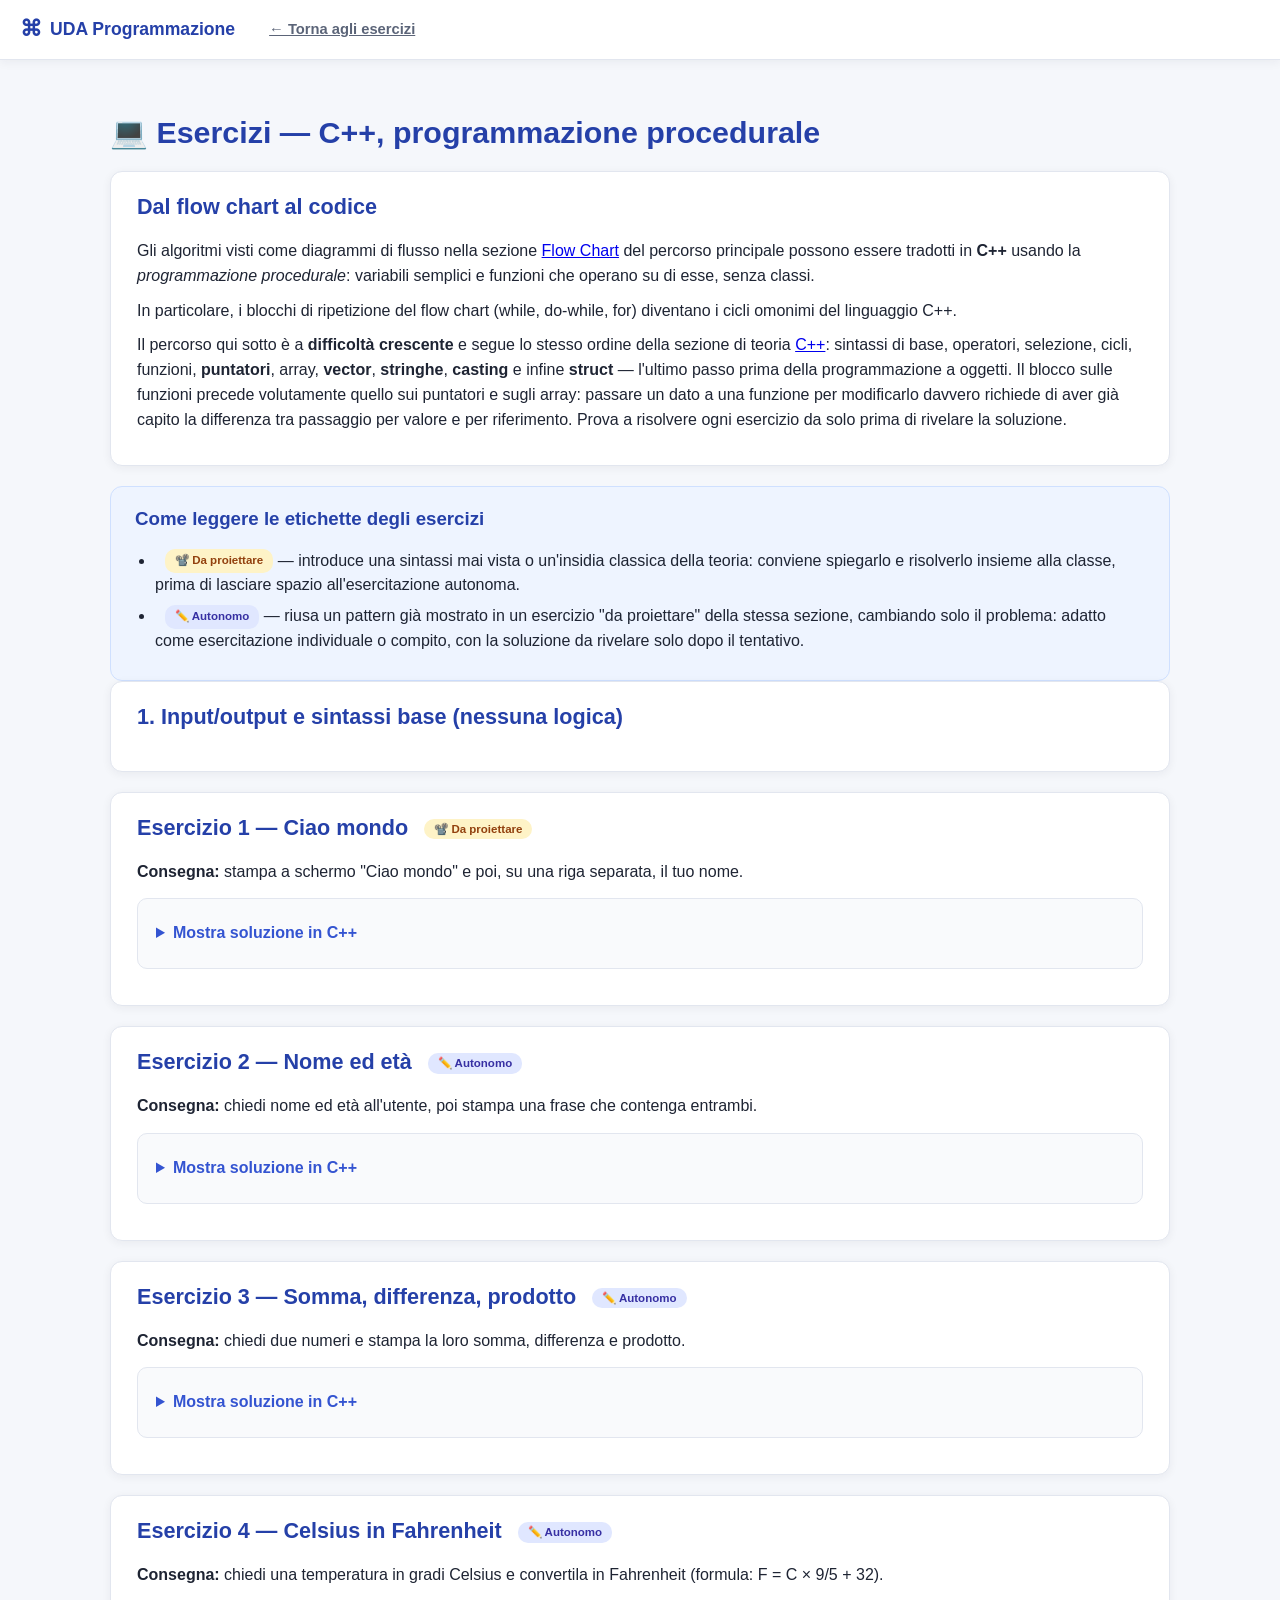
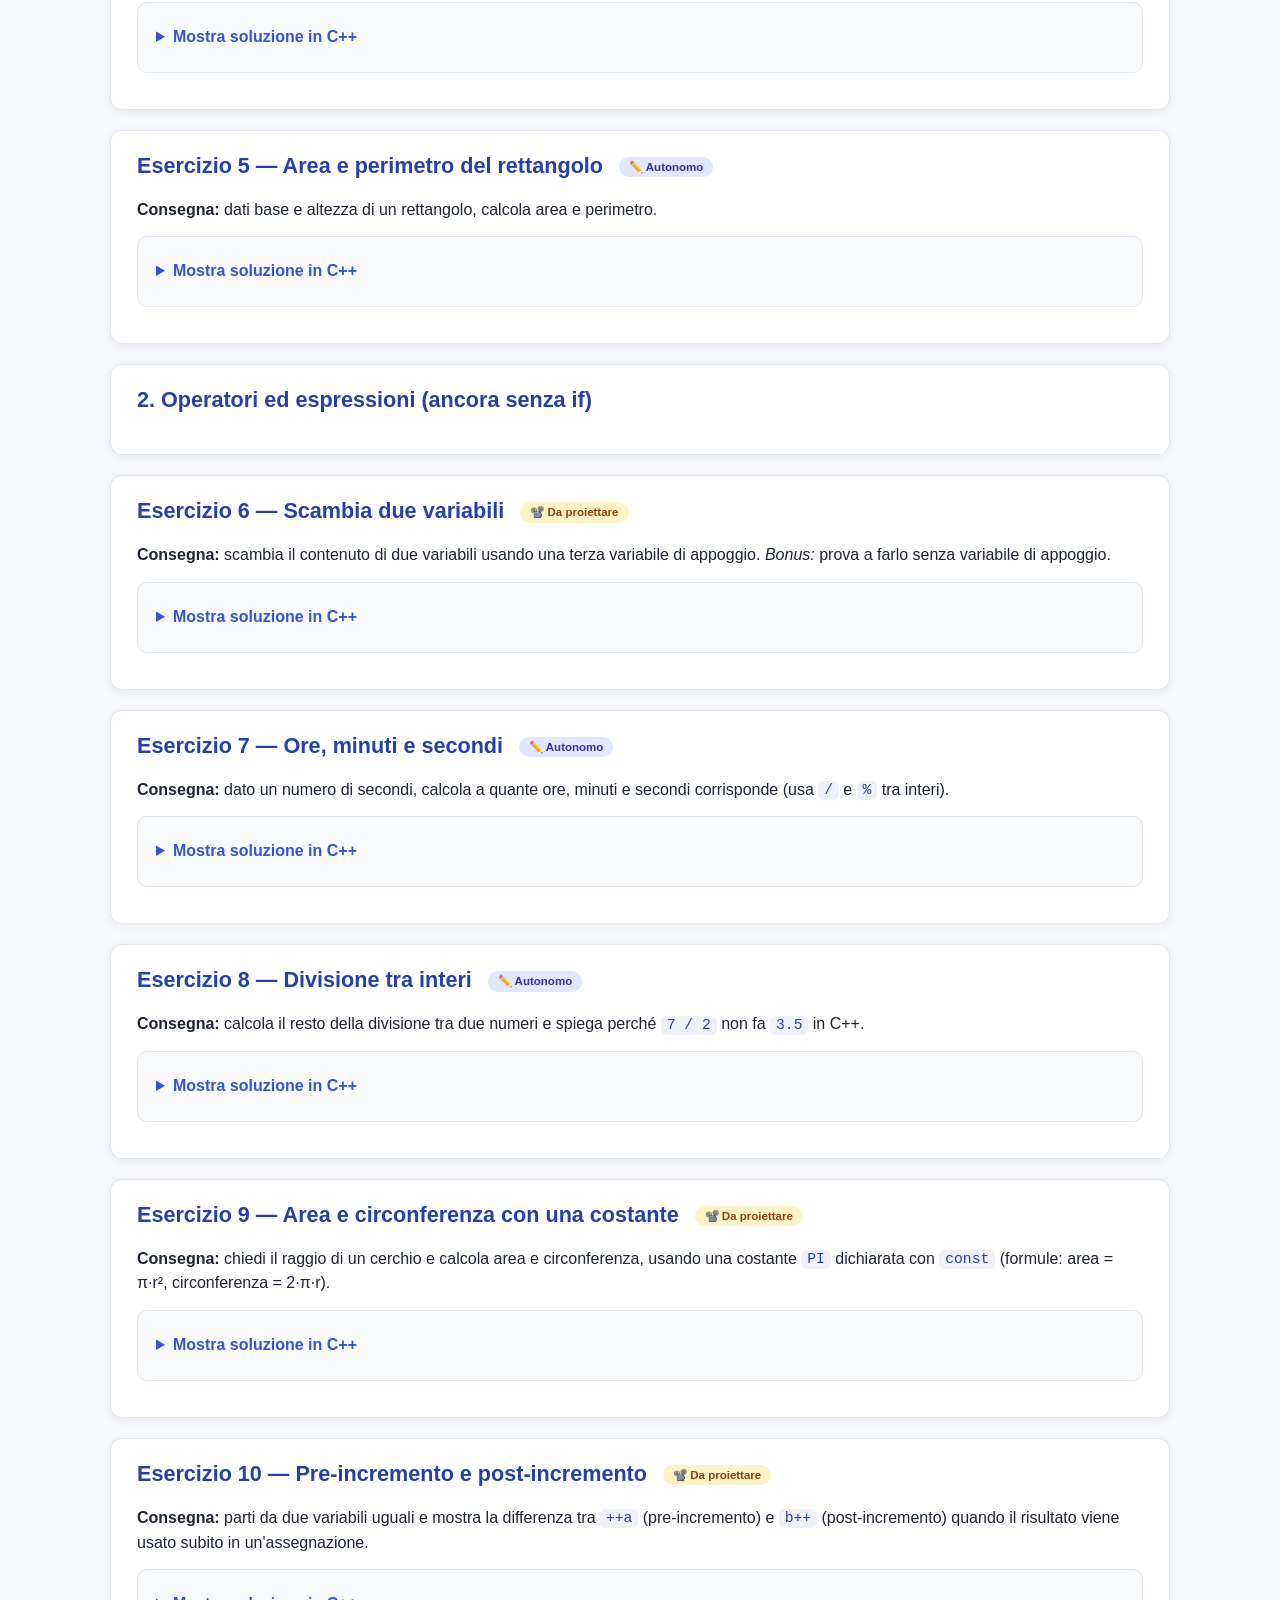
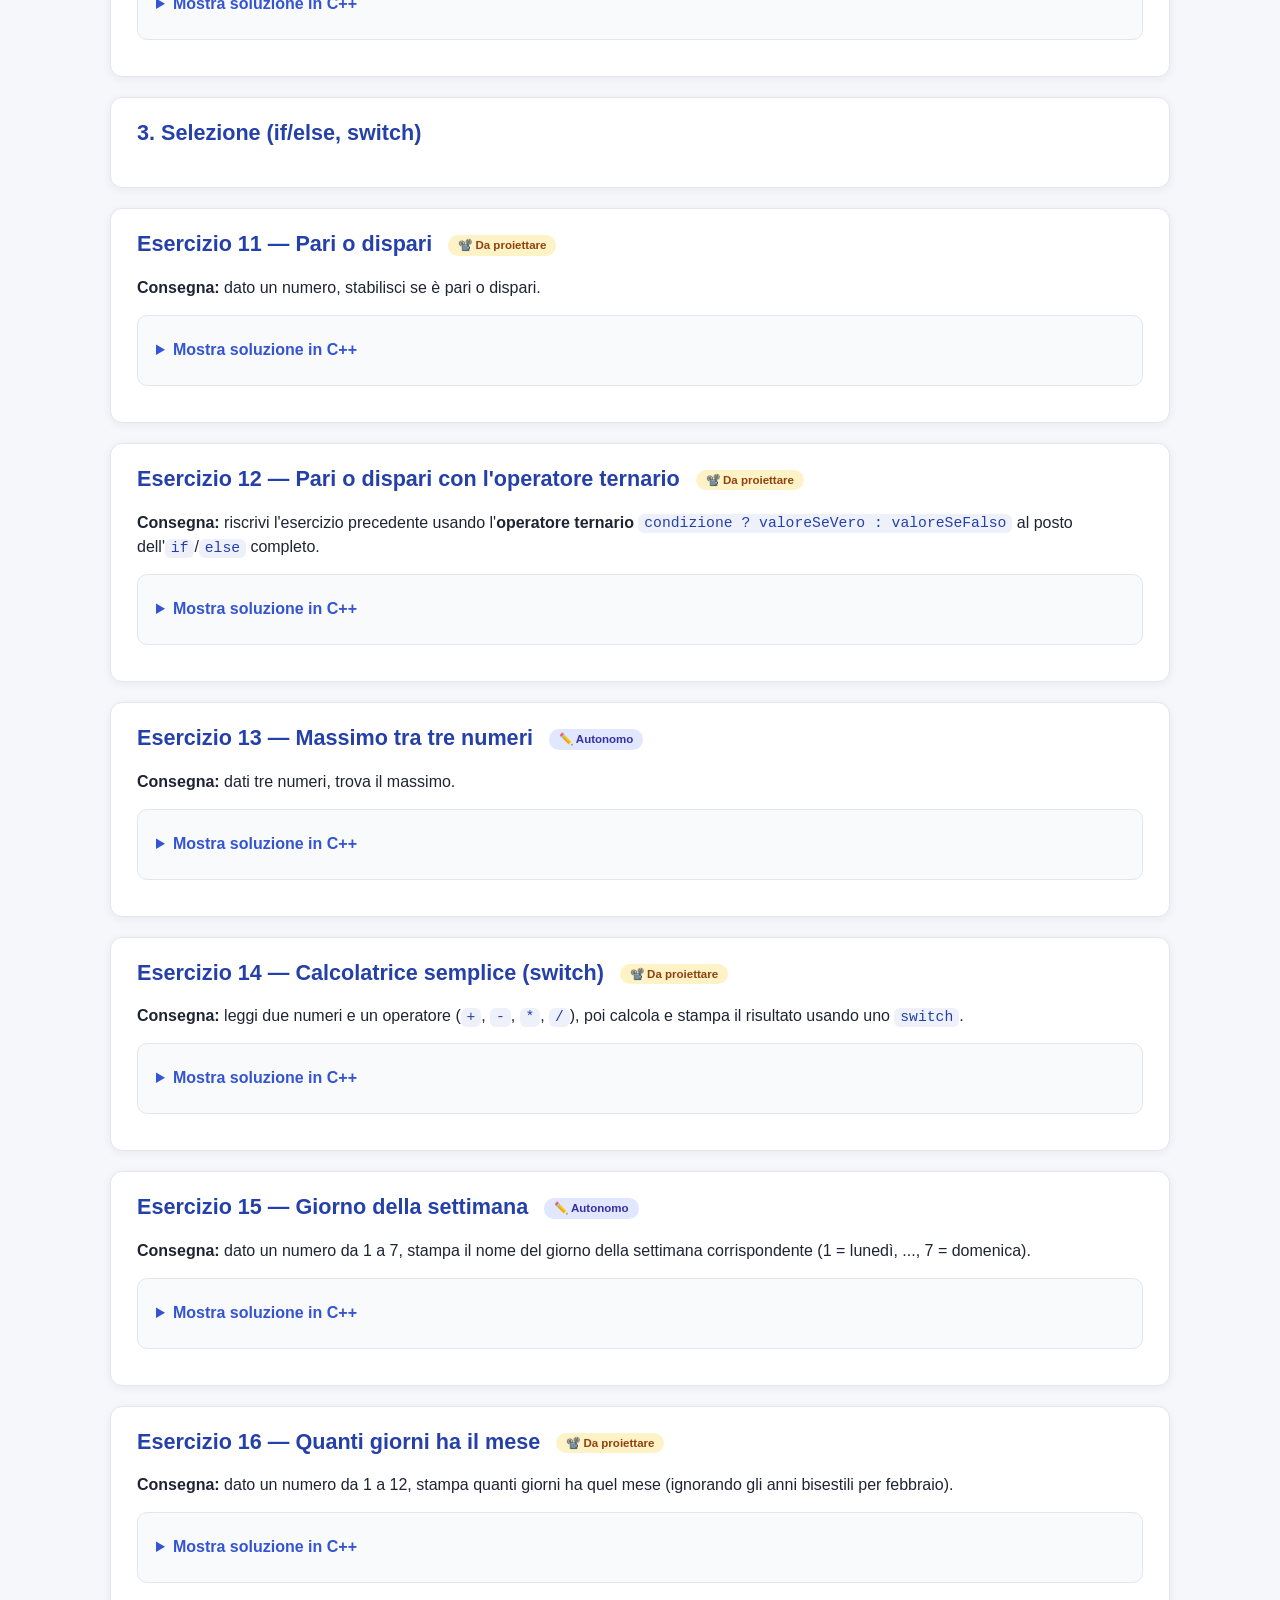
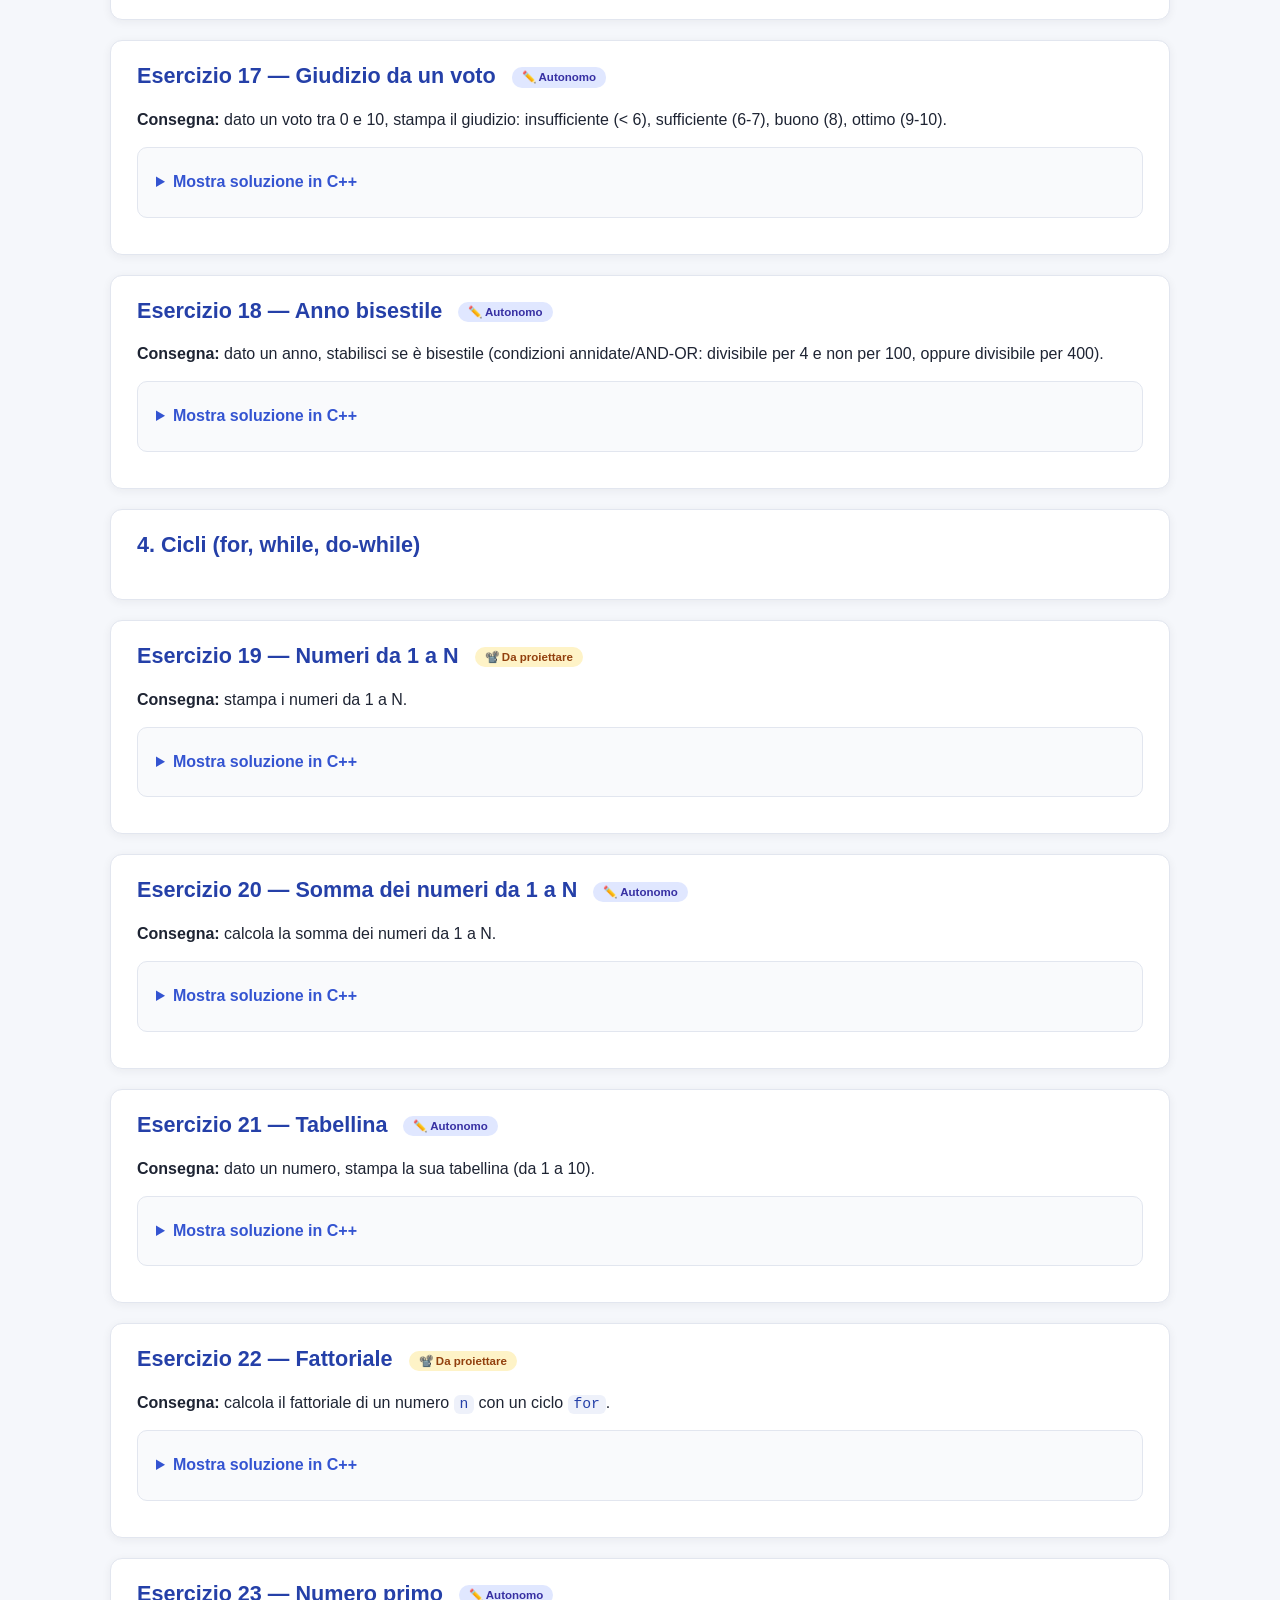
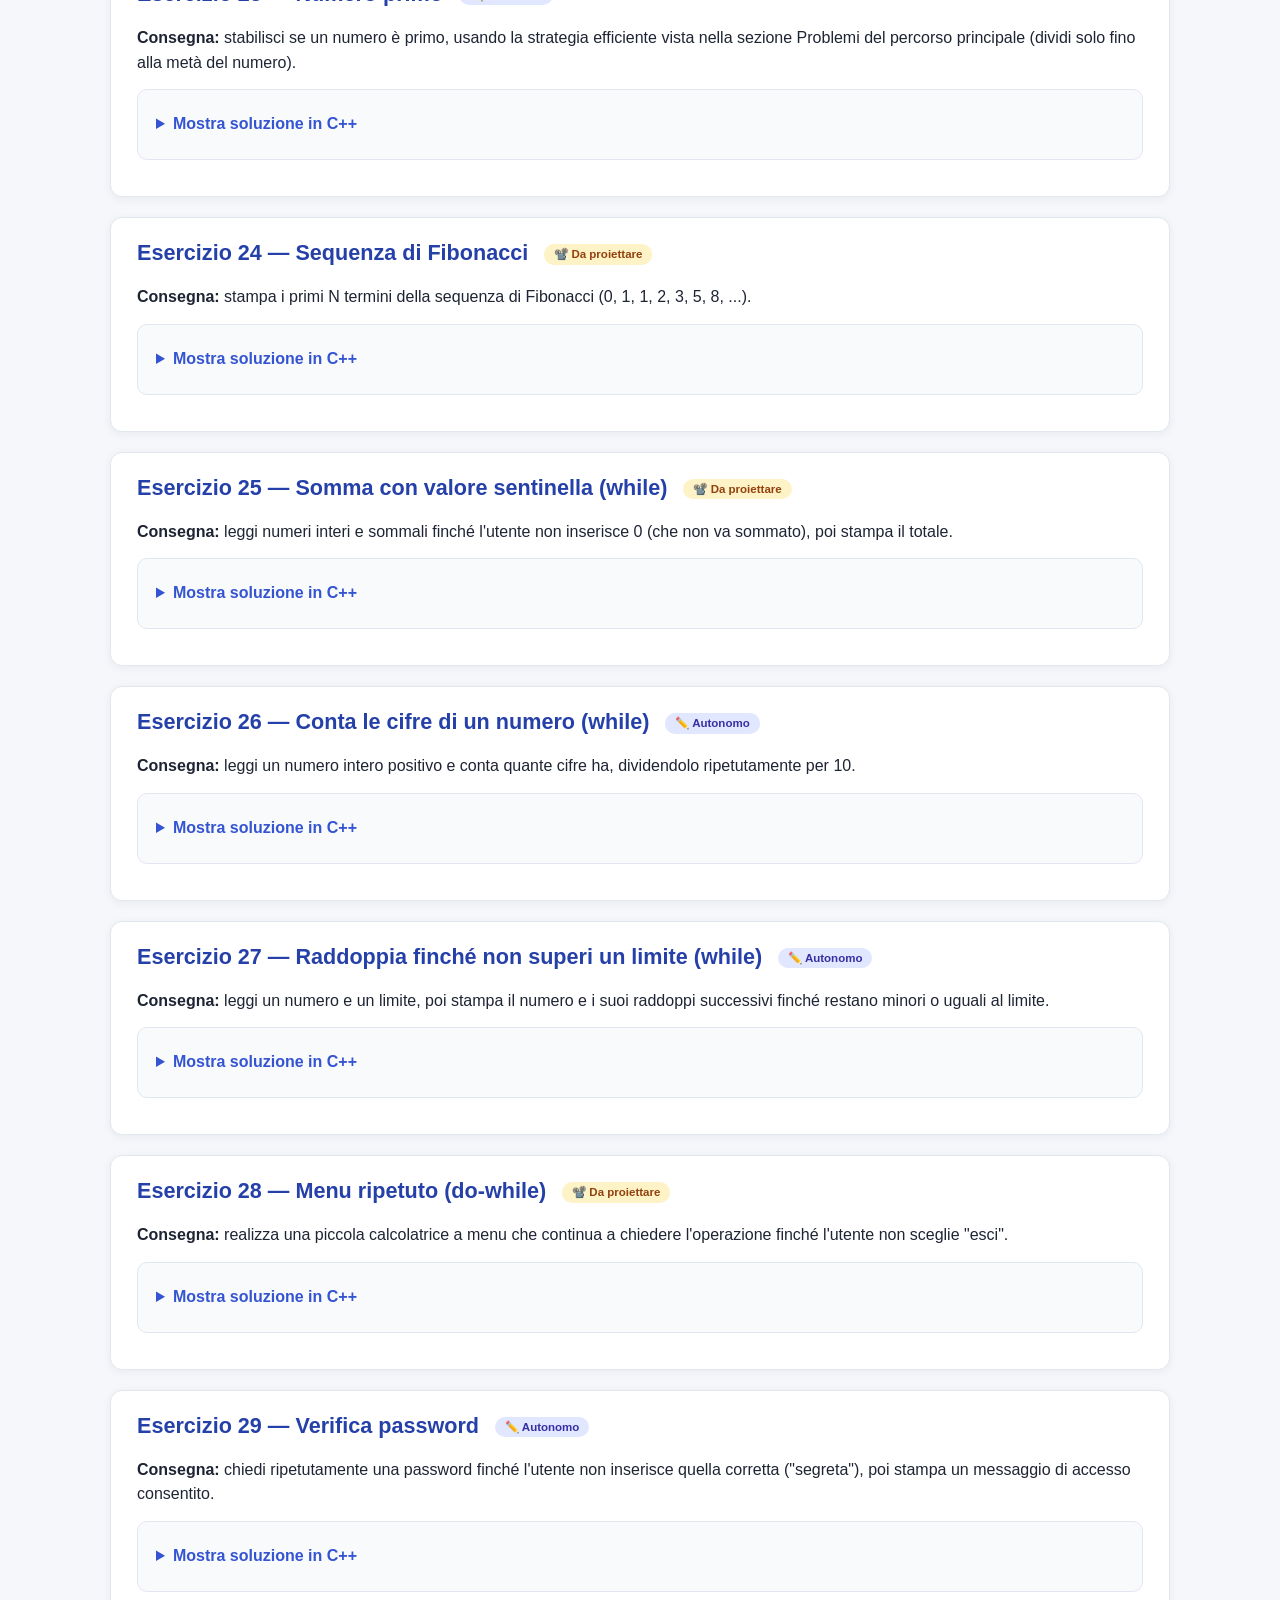
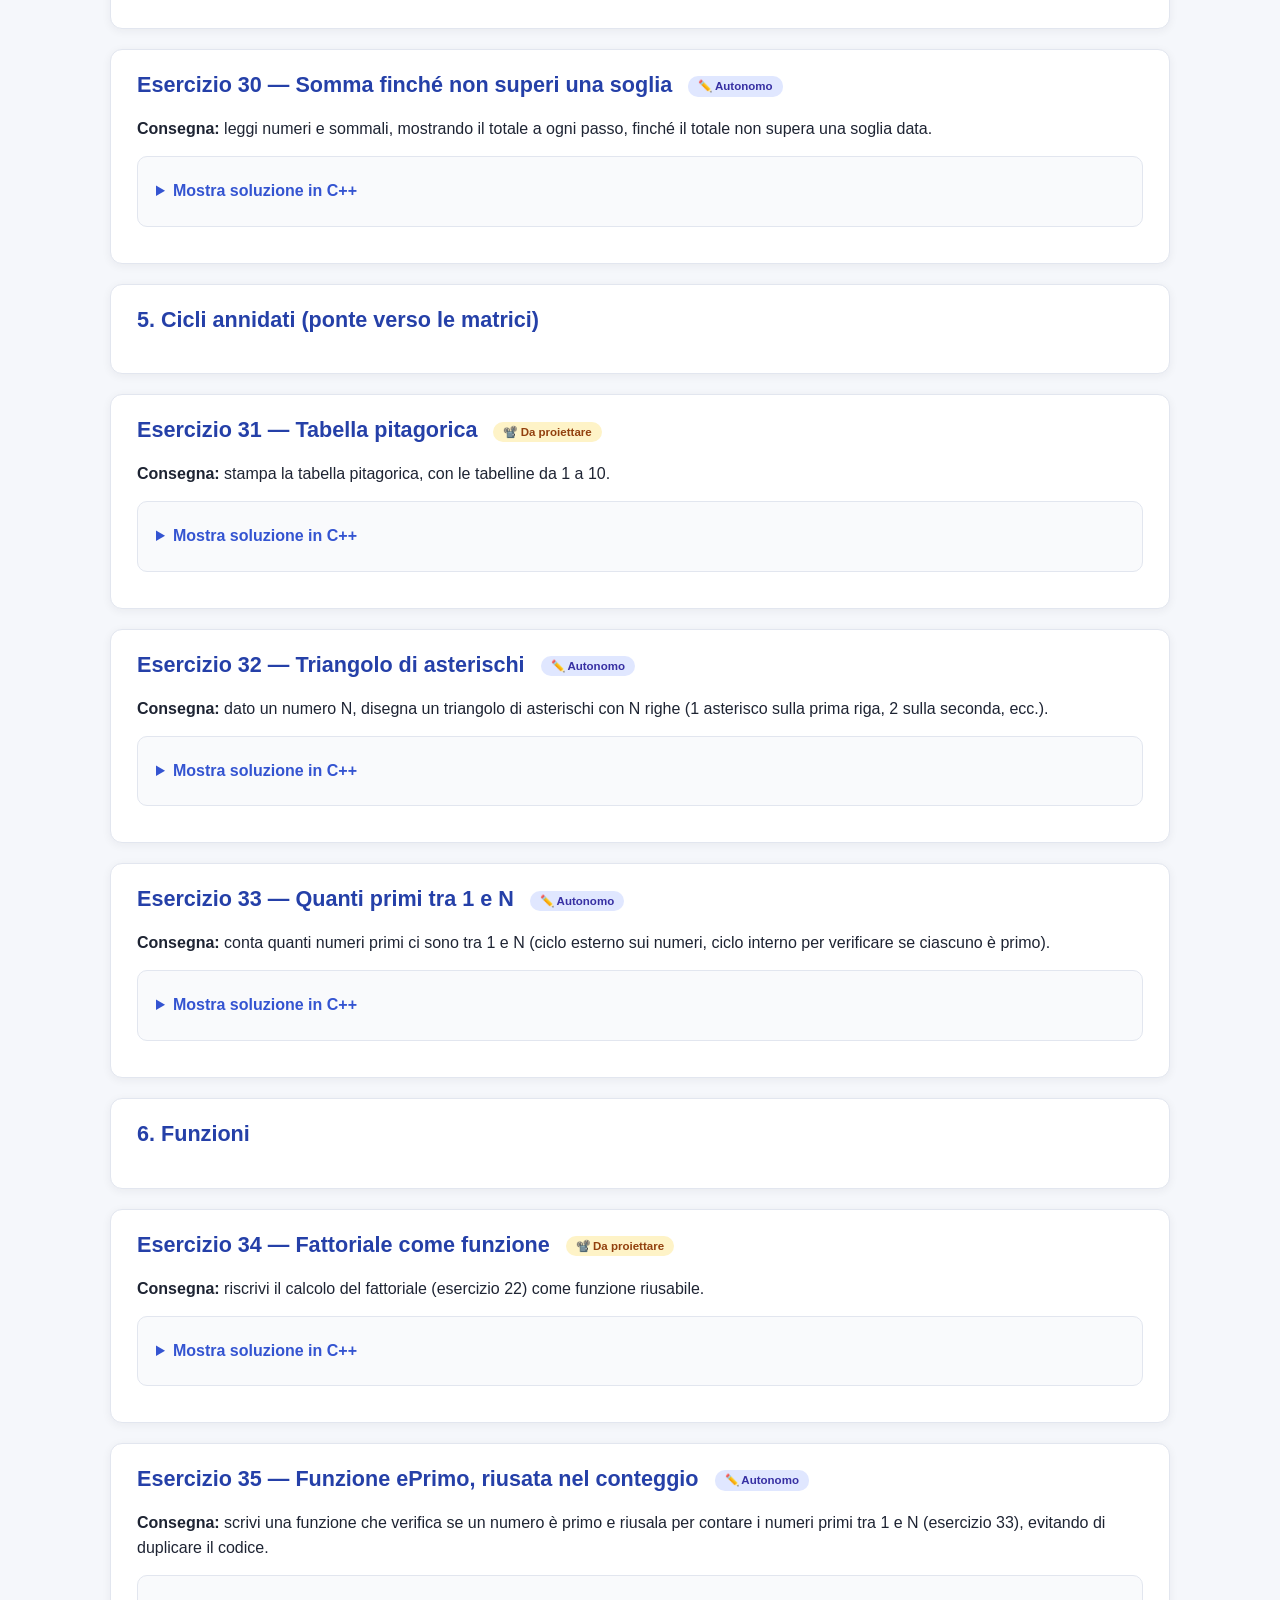
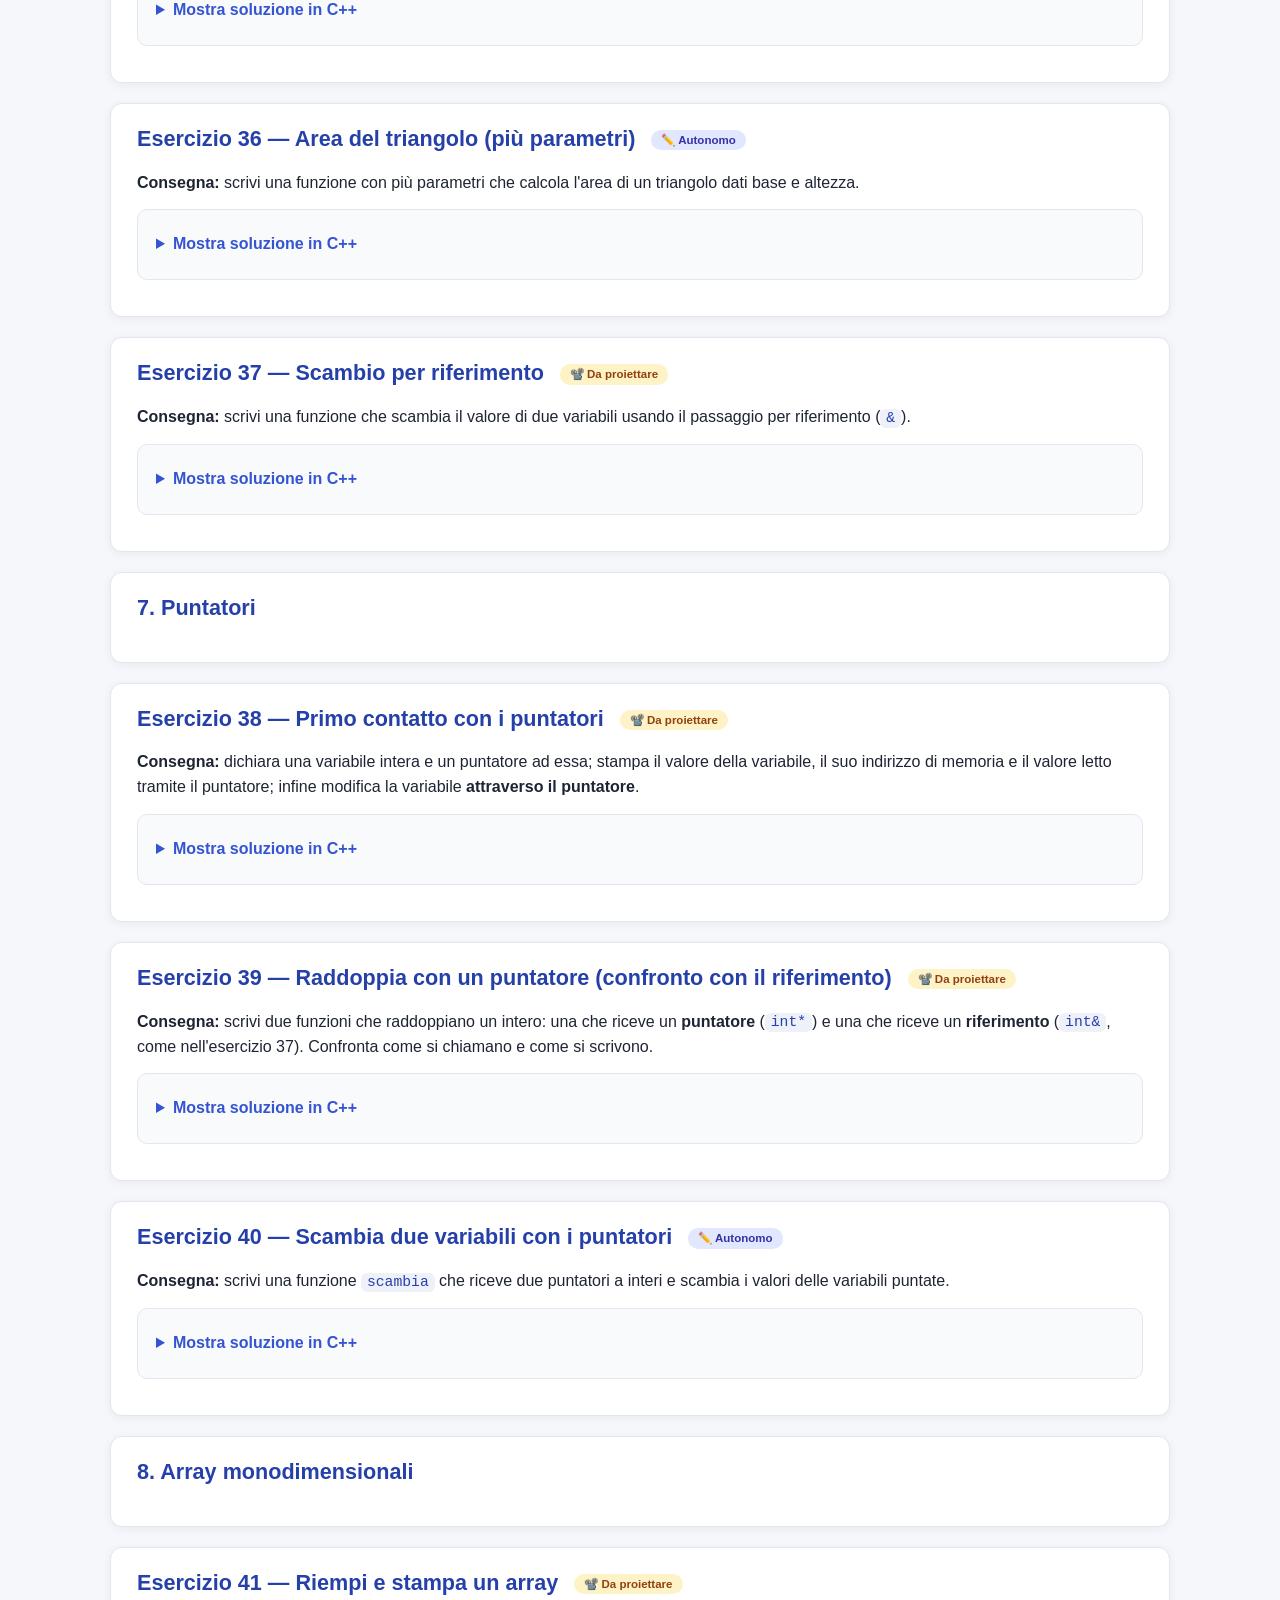
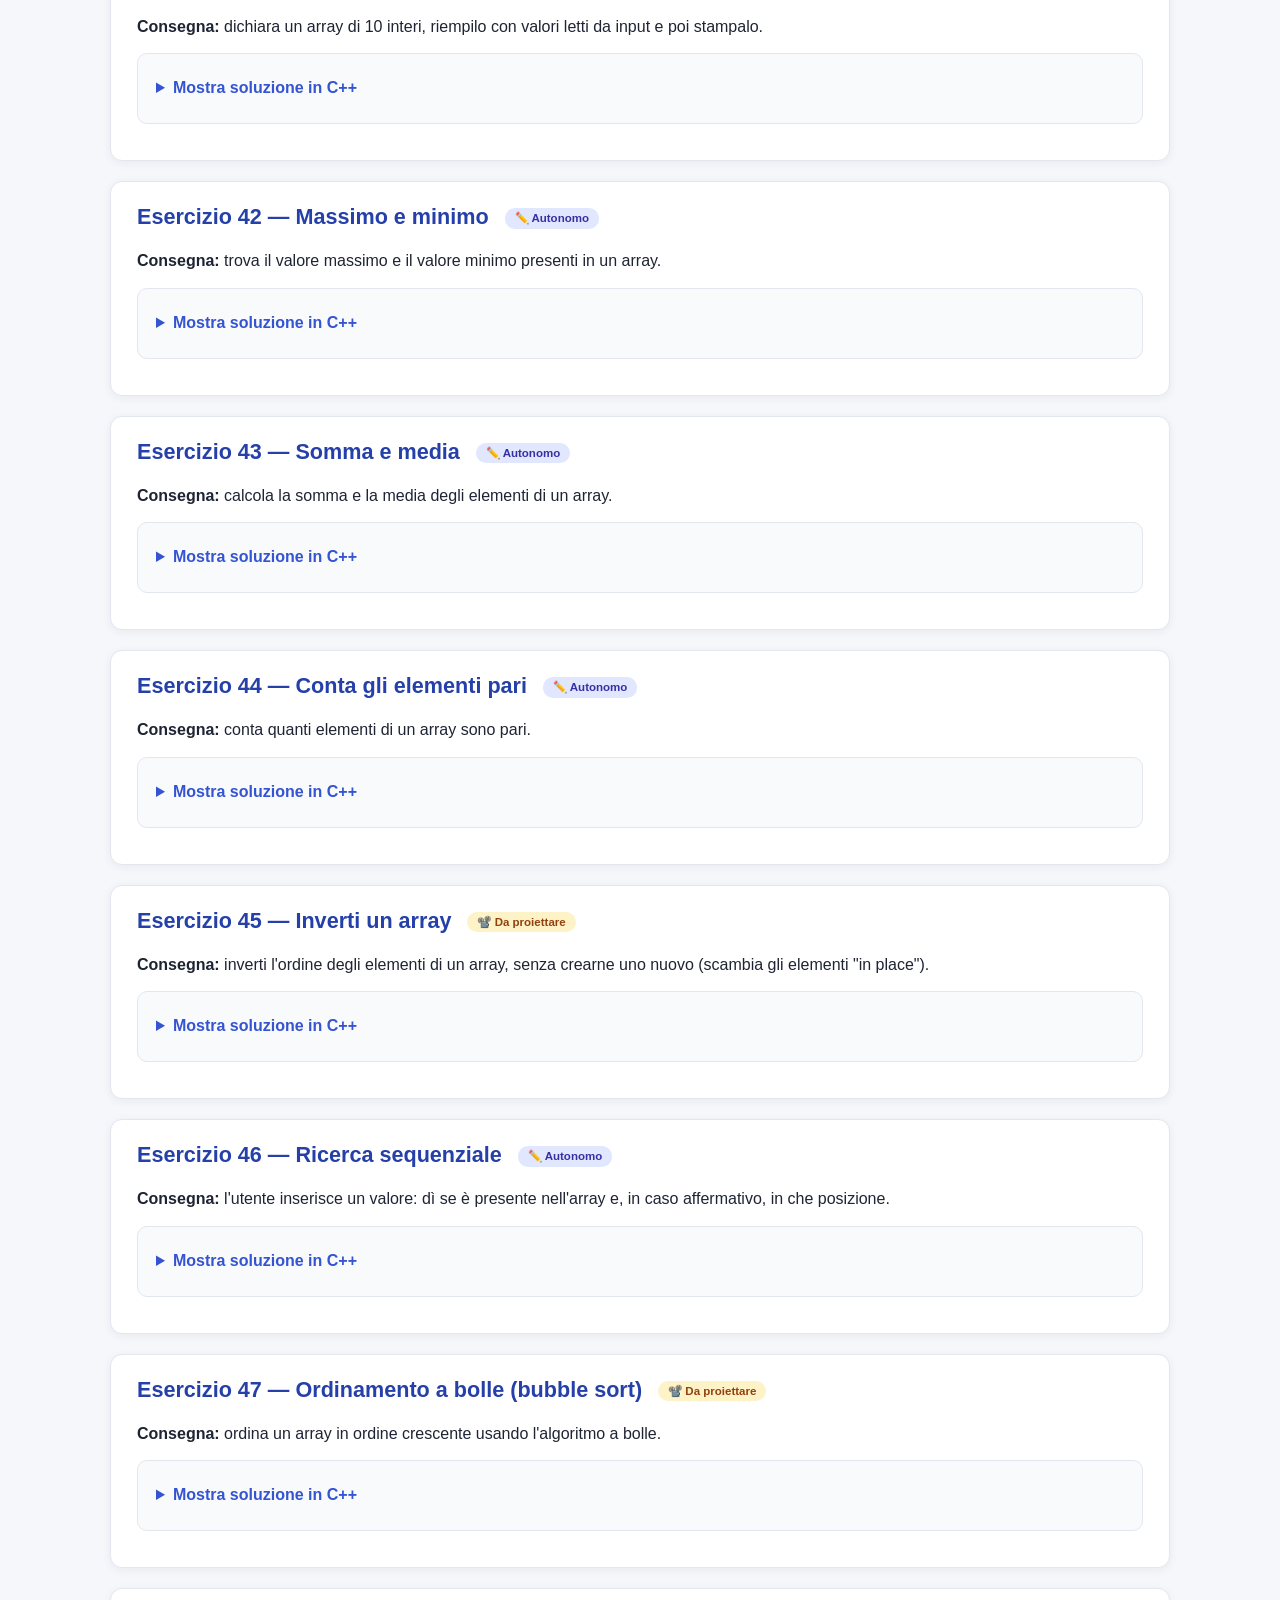
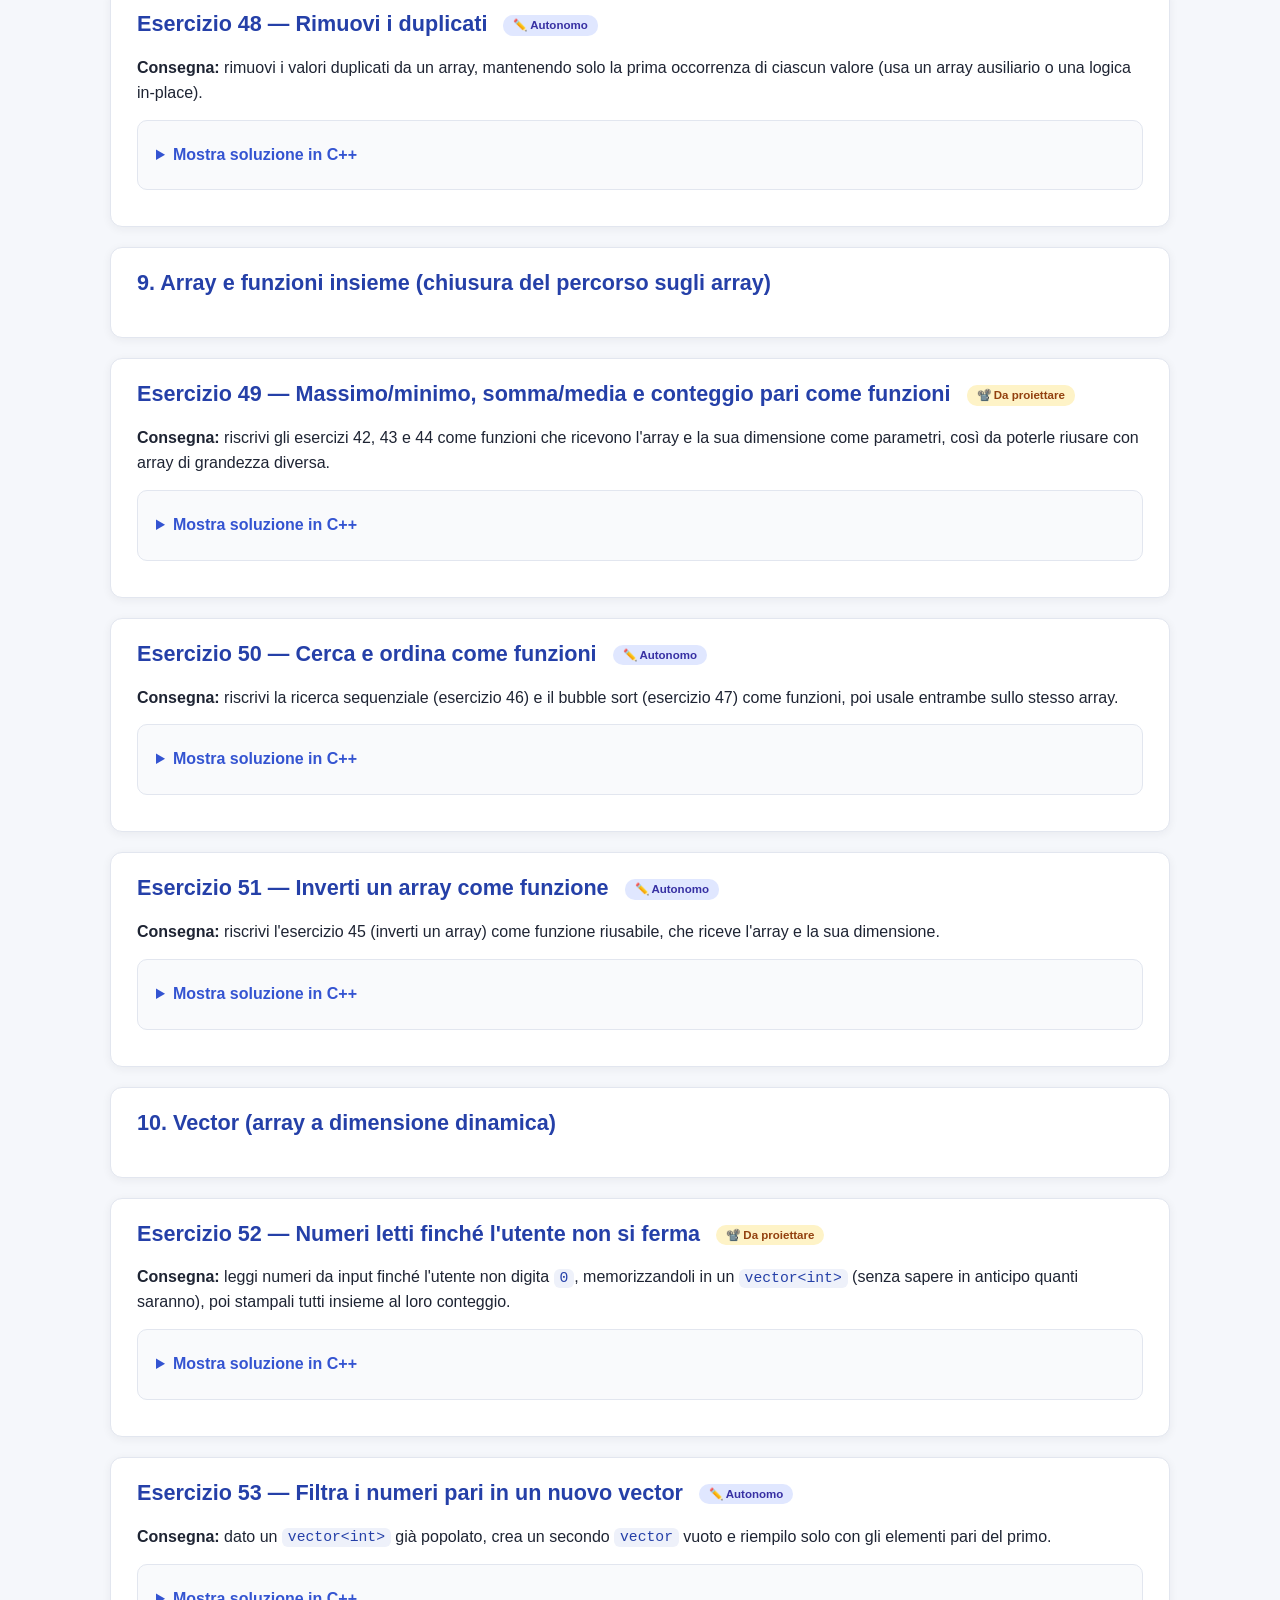
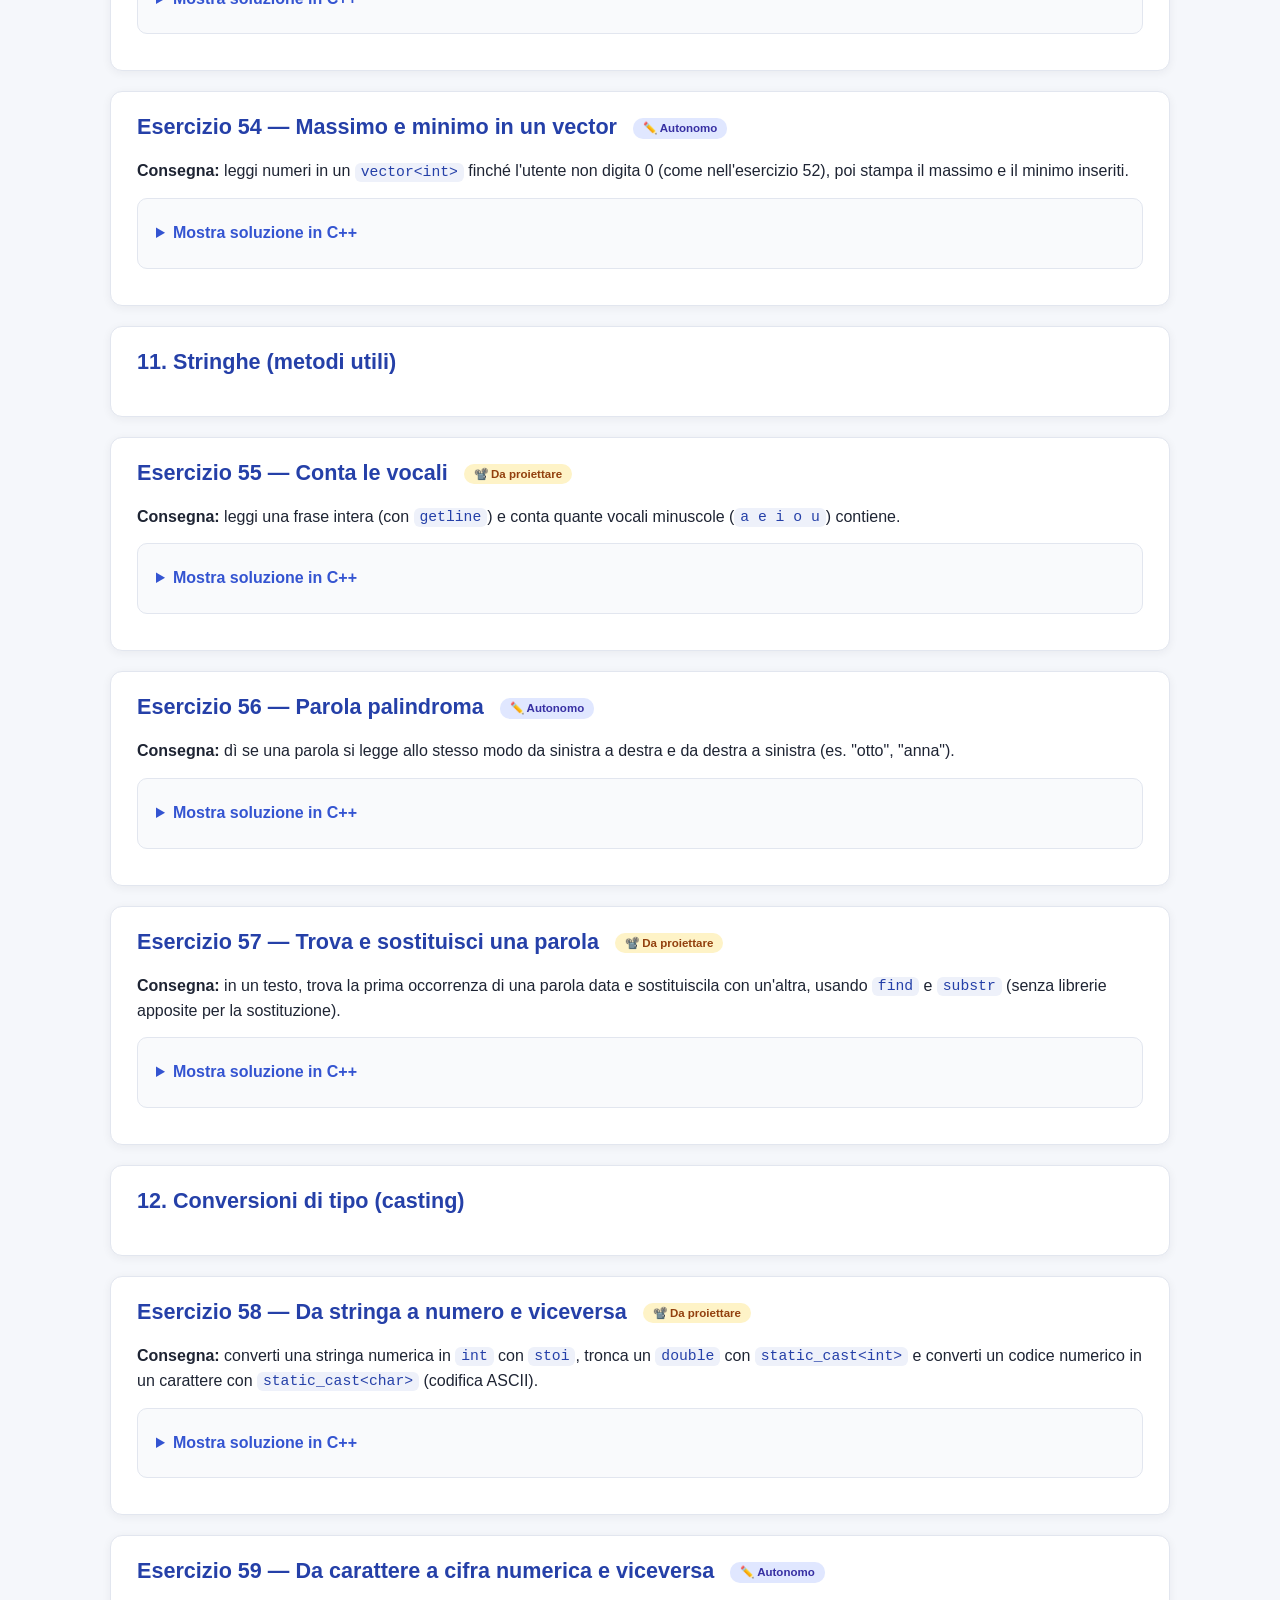
==== commit 710d02b1: "Porta a 3 esercizi ogni argomento sotto quota nel percorso procedurale Aggiunge esercizi per gli arg" ====
--- a/esercizi-cpp-procedurale.html
+++ b/esercizi-cpp-procedurale.html
@@ -384,7 +384,67 @@
   </div>
 
   <div class="lesson-block">
-    <h2>Esercizio 15 — Giudizio da un voto <span class="badge-solo">✏️ Autonomo</span></h2>
+    <h2>Esercizio 15 — Giorno della settimana <span class="badge-solo">✏️ Autonomo</span></h2>
+    <p><strong>Consegna:</strong> dato un numero da 1 a 7, stampa il nome del giorno della settimana corrispondente (1 = lunedì, ..., 7 = domenica).</p>
+    <div class="exercise-card">
+      <details class="reveal"><summary>Mostra soluzione in C++</summary>
+        <pre class="code-panel active">#include &lt;iostream&gt;
+using namespace std;
+
+int main() {
+    int giorno;
+    cin &gt;&gt; giorno;
+
+    switch (giorno) {
+        case 1: cout &lt;&lt; "lunedi'"; break;
+        case 2: cout &lt;&lt; "martedi'"; break;
+        case 3: cout &lt;&lt; "mercoledi'"; break;
+        case 4: cout &lt;&lt; "giovedi'"; break;
+        case 5: cout &lt;&lt; "venerdi'"; break;
+        case 6: cout &lt;&lt; "sabato"; break;
+        case 7: cout &lt;&lt; "domenica"; break;
+        default: cout &lt;&lt; "numero non valido";
+    }
+    return 0;
+}</pre>
+      </details>
+    </div>
+  </div>
+
+  <div class="lesson-block">
+    <h2>Esercizio 16 — Quanti giorni ha il mese <span class="badge-proietta">📽️ Da proiettare</span></h2>
+    <p><strong>Consegna:</strong> dato un numero da 1 a 12, stampa quanti giorni ha quel mese (ignorando gli anni bisestili per febbraio).</p>
+    <div class="exercise-card">
+      <details class="reveal"><summary>Mostra soluzione in C++</summary>
+        <pre class="code-panel active">#include &lt;iostream&gt;
+using namespace std;
+
+int main() {
+    int mese;
+    cin &gt;&gt; mese;
+
+    int giorni;
+    switch (mese) {
+        case 4: case 6: case 9: case 11:
+            giorni = 30;
+            break;
+        case 2:
+            giorni = 28;
+            break;
+        default:
+            giorni = 31;
+    }
+
+    cout &lt;&lt; "Il mese ha " &lt;&lt; giorni &lt;&lt; " giorni";
+    return 0;
+}</pre>
+        <p class="note">Novità rispetto allo switch già visto: più <code>case</code> uno di seguito all'altro (<code>case 4: case 6: ...</code>) condividono lo stesso blocco di istruzioni. È lo stesso <strong>fall-through</strong> che, se dimenticato per errore (cioè se manca un <code>break;</code>), fa "cadere" l'esecuzione nel caso successivo anche quando non lo si vuole.</p>
+      </details>
+    </div>
+  </div>
+
+  <div class="lesson-block">
+    <h2>Esercizio 17 — Giudizio da un voto <span class="badge-solo">✏️ Autonomo</span></h2>
     <p><strong>Consegna:</strong> dato un voto tra 0 e 10, stampa il giudizio: insufficiente (&lt; 6), sufficiente (6-7), buono (8), ottimo (9-10).</p>
     <div class="exercise-card">
       <details class="reveal"><summary>Mostra soluzione in C++</summary>
@@ -411,7 +471,7 @@
   </div>
 
   <div class="lesson-block">
-    <h2>Esercizio 16 — Anno bisestile <span class="badge-solo">✏️ Autonomo</span></h2>
+    <h2>Esercizio 18 — Anno bisestile <span class="badge-solo">✏️ Autonomo</span></h2>
     <p><strong>Consegna:</strong> dato un anno, stabilisci se è bisestile (condizioni annidate/AND-OR: divisibile per 4 e non per 100, oppure divisibile per 400).</p>
     <div class="exercise-card">
       <details class="reveal"><summary>Mostra soluzione in C++</summary>
@@ -441,7 +501,7 @@
   </div>
 
   <div class="lesson-block">
-    <h2>Esercizio 17 — Numeri da 1 a N <span class="badge-proietta">📽️ Da proiettare</span></h2>
+    <h2>Esercizio 19 — Numeri da 1 a N <span class="badge-proietta">📽️ Da proiettare</span></h2>
     <p><strong>Consegna:</strong> stampa i numeri da 1 a N.</p>
     <div class="exercise-card">
       <details class="reveal"><summary>Mostra soluzione in C++</summary>
@@ -461,7 +521,7 @@
   </div>
 
   <div class="lesson-block">
-    <h2>Esercizio 18 — Somma dei numeri da 1 a N <span class="badge-solo">✏️ Autonomo</span></h2>
+    <h2>Esercizio 20 — Somma dei numeri da 1 a N <span class="badge-solo">✏️ Autonomo</span></h2>
     <p><strong>Consegna:</strong> calcola la somma dei numeri da 1 a N.</p>
     <div class="exercise-card">
       <details class="reveal"><summary>Mostra soluzione in C++</summary>
@@ -485,7 +545,7 @@
   </div>
 
   <div class="lesson-block">
-    <h2>Esercizio 19 — Tabellina <span class="badge-solo">✏️ Autonomo</span></h2>
+    <h2>Esercizio 21 — Tabellina <span class="badge-solo">✏️ Autonomo</span></h2>
     <p><strong>Consegna:</strong> dato un numero, stampa la sua tabellina (da 1 a 10).</p>
     <div class="exercise-card">
       <details class="reveal"><summary>Mostra soluzione in C++</summary>
@@ -505,7 +565,7 @@
   </div>
 
   <div class="lesson-block">
-    <h2>Esercizio 20 — Fattoriale <span class="badge-proietta">📽️ Da proiettare</span></h2>
+    <h2>Esercizio 22 — Fattoriale <span class="badge-proietta">📽️ Da proiettare</span></h2>
     <p><strong>Consegna:</strong> calcola il fattoriale di un numero <code>n</code> con un ciclo <code>for</code>.</p>
     <div class="exercise-card">
       <details class="reveal"><summary>Mostra soluzione in C++</summary>
@@ -529,7 +589,7 @@
   </div>
 
   <div class="lesson-block">
-    <h2>Esercizio 21 — Numero primo <span class="badge-solo">✏️ Autonomo</span></h2>
+    <h2>Esercizio 23 — Numero primo <span class="badge-solo">✏️ Autonomo</span></h2>
     <p><strong>Consegna:</strong> stabilisci se un numero è primo, usando la strategia efficiente vista nella sezione Problemi del percorso principale (dividi solo fino alla metà del numero).</p>
     <div class="exercise-card">
       <details class="reveal"><summary>Mostra soluzione in C++</summary>
@@ -562,7 +622,7 @@
   </div>
 
   <div class="lesson-block">
-    <h2>Esercizio 22 — Sequenza di Fibonacci <span class="badge-proietta">📽️ Da proiettare</span></h2>
+    <h2>Esercizio 24 — Sequenza di Fibonacci <span class="badge-proietta">📽️ Da proiettare</span></h2>
     <p><strong>Consegna:</strong> stampa i primi N termini della sequenza di Fibonacci (0, 1, 1, 2, 3, 5, 8, ...).</p>
     <div class="exercise-card">
       <details class="reveal"><summary>Mostra soluzione in C++</summary>
@@ -587,7 +647,7 @@
   </div>
 
   <div class="lesson-block">
-    <h2>Esercizio 23 — Somma con valore sentinella (while) <span class="badge-proietta">📽️ Da proiettare</span></h2>
+    <h2>Esercizio 25 — Somma con valore sentinella (while) <span class="badge-proietta">📽️ Da proiettare</span></h2>
     <p><strong>Consegna:</strong> leggi numeri interi e sommali finché l'utente non inserisce 0 (che non va sommato), poi stampa il totale.</p>
     <div class="exercise-card">
       <details class="reveal"><summary>Mostra soluzione in C++</summary>
@@ -612,7 +672,7 @@
   </div>
 
   <div class="lesson-block">
-    <h2>Esercizio 24 — Conta le cifre di un numero (while) <span class="badge-solo">✏️ Autonomo</span></h2>
+    <h2>Esercizio 26 — Conta le cifre di un numero (while) <span class="badge-solo">✏️ Autonomo</span></h2>
     <p><strong>Consegna:</strong> leggi un numero intero positivo e conta quante cifre ha, dividendolo ripetutamente per 10.</p>
     <div class="exercise-card">
       <details class="reveal"><summary>Mostra soluzione in C++</summary>
@@ -638,7 +698,7 @@
   </div>
 
   <div class="lesson-block">
-    <h2>Esercizio 25 — Raddoppia finché non superi un limite (while) <span class="badge-solo">✏️ Autonomo</span></h2>
+    <h2>Esercizio 27 — Raddoppia finché non superi un limite (while) <span class="badge-solo">✏️ Autonomo</span></h2>
     <p><strong>Consegna:</strong> leggi un numero e un limite, poi stampa il numero e i suoi raddoppi successivi finché restano minori o uguali al limite.</p>
     <div class="exercise-card">
       <details class="reveal"><summary>Mostra soluzione in C++</summary>
@@ -656,13 +716,13 @@
 
     return 0;
 }</pre>
-        <p class="note">Se <code>n</code> è già maggiore del limite, il corpo del ciclo non viene eseguito nemmeno una volta e non viene stampato nulla: è la stessa caratteristica "controllo in testa" vista nell'esercizio 23.</p>
-      </details>
-    </div>
-  </div>
-
-  <div class="lesson-block">
-    <h2>Esercizio 26 — Menu ripetuto (do-while) <span class="badge-proietta">📽️ Da proiettare</span></h2>
+        <p class="note">Se <code>n</code> è già maggiore del limite, il corpo del ciclo non viene eseguito nemmeno una volta e non viene stampato nulla: è la stessa caratteristica "controllo in testa" vista nell'esercizio 25.</p>
+      </details>
+    </div>
+  </div>
+
+  <div class="lesson-block">
+    <h2>Esercizio 28 — Menu ripetuto (do-while) <span class="badge-proietta">📽️ Da proiettare</span></h2>
     <p><strong>Consegna:</strong> realizza una piccola calcolatrice a menu che continua a chiedere l'operazione finché l'utente non sceglie "esci".</p>
     <div class="exercise-card">
       <details class="reveal"><summary>Mostra soluzione in C++</summary>
@@ -696,13 +756,64 @@
     </div>
   </div>
 
+  <div class="lesson-block">
+    <h2>Esercizio 29 — Verifica password <span class="badge-solo">✏️ Autonomo</span></h2>
+    <p><strong>Consegna:</strong> chiedi ripetutamente una password finché l'utente non inserisce quella corretta ("segreta"), poi stampa un messaggio di accesso consentito.</p>
+    <div class="exercise-card">
+      <details class="reveal"><summary>Mostra soluzione in C++</summary>
+        <pre class="code-panel active">#include &lt;iostream&gt;
+#include &lt;string&gt;
+using namespace std;
+
+int main() {
+    string password;
+
+    do {
+        cout &lt;&lt; "Inserisci la password: ";
+        cin &gt;&gt; password;
+    } while (password != "segreta");
+
+    cout &lt;&lt; "Accesso consentito!";
+    return 0;
+}</pre>
+        <p class="note">Anche qui, come nel menu dell'esercizio precedente, la prima richiesta va mostrata comunque: non avrebbe senso controllare la password prima di averla chiesta almeno una volta.</p>
+      </details>
+    </div>
+  </div>
+
+  <div class="lesson-block">
+    <h2>Esercizio 30 — Somma finché non superi una soglia <span class="badge-solo">✏️ Autonomo</span></h2>
+    <p><strong>Consegna:</strong> leggi numeri e sommali, mostrando il totale a ogni passo, finché il totale non supera una soglia data.</p>
+    <div class="exercise-card">
+      <details class="reveal"><summary>Mostra soluzione in C++</summary>
+        <pre class="code-panel active">#include &lt;iostream&gt;
+using namespace std;
+
+int main() {
+    int soglia;
+    cin &gt;&gt; soglia;
+
+    int totale = 0, n;
+    do {
+        cin &gt;&gt; n;
+        totale = totale + n;
+        cout &lt;&lt; "Totale: " &lt;&lt; totale &lt;&lt; endl;
+    } while (totale &lt;= soglia);
+
+    return 0;
+}</pre>
+        <p class="note">Il confronto con l'esercizio 25 (lo stesso tipo di ciclo, ma con <code>while</code>) mostra bene la differenza pratica tra le due strutture: qui il primo numero viene sempre letto e sommato, anche se la soglia fosse già superata in partenza.</p>
+      </details>
+    </div>
+  </div>
+
   <!-- ============ 5. CICLI ANNIDATI ============ -->
   <div class="lesson-block">
     <h2>5. Cicli annidati (ponte verso le matrici)</h2>
   </div>
 
   <div class="lesson-block">
-    <h2>Esercizio 27 — Tabella pitagorica <span class="badge-proietta">📽️ Da proiettare</span></h2>
+    <h2>Esercizio 31 — Tabella pitagorica <span class="badge-proietta">📽️ Da proiettare</span></h2>
     <p><strong>Consegna:</strong> stampa la tabella pitagorica, con le tabelline da 1 a 10.</p>
     <div class="exercise-card">
       <details class="reveal"><summary>Mostra soluzione in C++</summary>
@@ -723,7 +834,7 @@
   </div>
 
   <div class="lesson-block">
-    <h2>Esercizio 28 — Triangolo di asterischi <span class="badge-solo">✏️ Autonomo</span></h2>
+    <h2>Esercizio 32 — Triangolo di asterischi <span class="badge-solo">✏️ Autonomo</span></h2>
     <p><strong>Consegna:</strong> dato un numero N, disegna un triangolo di asterischi con N righe (1 asterisco sulla prima riga, 2 sulla seconda, ecc.).</p>
     <div class="exercise-card">
       <details class="reveal"><summary>Mostra soluzione in C++</summary>
@@ -747,7 +858,7 @@
   </div>
 
   <div class="lesson-block">
-    <h2>Esercizio 29 — Quanti primi tra 1 e N <span class="badge-solo">✏️ Autonomo</span></h2>
+    <h2>Esercizio 33 — Quanti primi tra 1 e N <span class="badge-solo">✏️ Autonomo</span></h2>
     <p><strong>Consegna:</strong> conta quanti numeri primi ci sono tra 1 e N (ciclo esterno sui numeri, ciclo interno per verificare se ciascuno è primo).</p>
     <div class="exercise-card">
       <details class="reveal"><summary>Mostra soluzione in C++</summary>
@@ -784,8 +895,8 @@
   </div>
 
   <div class="lesson-block">
-    <h2>Esercizio 30 — Fattoriale come funzione <span class="badge-proietta">📽️ Da proiettare</span></h2>
-    <p><strong>Consegna:</strong> riscrivi il calcolo del fattoriale (esercizio 20) come funzione riusabile.</p>
+    <h2>Esercizio 34 — Fattoriale come funzione <span class="badge-proietta">📽️ Da proiettare</span></h2>
+    <p><strong>Consegna:</strong> riscrivi il calcolo del fattoriale (esercizio 22) come funzione riusabile.</p>
     <div class="exercise-card">
       <details class="reveal"><summary>Mostra soluzione in C++</summary>
         <pre class="code-panel active">#include &lt;iostream&gt;
@@ -810,8 +921,8 @@
   </div>
 
   <div class="lesson-block">
-    <h2>Esercizio 31 — Funzione ePrimo, riusata nel conteggio <span class="badge-solo">✏️ Autonomo</span></h2>
-    <p><strong>Consegna:</strong> scrivi una funzione che verifica se un numero è primo e riusala per contare i numeri primi tra 1 e N (esercizio 29), evitando di duplicare il codice.</p>
+    <h2>Esercizio 35 — Funzione ePrimo, riusata nel conteggio <span class="badge-solo">✏️ Autonomo</span></h2>
+    <p><strong>Consegna:</strong> scrivi una funzione che verifica se un numero è primo e riusala per contare i numeri primi tra 1 e N (esercizio 33), evitando di duplicare il codice.</p>
     <div class="exercise-card">
       <details class="reveal"><summary>Mostra soluzione in C++</summary>
         <pre class="code-panel active">#include &lt;iostream&gt;
@@ -841,13 +952,13 @@
     cout &lt;&lt; "Numeri primi tra 1 e " &lt;&lt; n &lt;&lt; ": " &lt;&lt; conta;
     return 0;
 }</pre>
-        <p class="note">La stessa funzione <code>ePrimo</code> può essere richiamata anche per verificare un singolo numero, come nell'esercizio 21: <code>ePrimo(n)</code> restituisce direttamente <code>true</code> o <code>false</code>.</p>
-      </details>
-    </div>
-  </div>
-
-  <div class="lesson-block">
-    <h2>Esercizio 32 — Area del triangolo (più parametri) <span class="badge-solo">✏️ Autonomo</span></h2>
+        <p class="note">La stessa funzione <code>ePrimo</code> può essere richiamata anche per verificare un singolo numero, come nell'esercizio 23: <code>ePrimo(n)</code> restituisce direttamente <code>true</code> o <code>false</code>.</p>
+      </details>
+    </div>
+  </div>
+
+  <div class="lesson-block">
+    <h2>Esercizio 36 — Area del triangolo (più parametri) <span class="badge-solo">✏️ Autonomo</span></h2>
     <p><strong>Consegna:</strong> scrivi una funzione con più parametri che calcola l'area di un triangolo dati base e altezza.</p>
     <div class="exercise-card">
       <details class="reveal"><summary>Mostra soluzione in C++</summary>
@@ -869,7 +980,7 @@
   </div>
 
   <div class="lesson-block">
-    <h2>Esercizio 33 — Scambio per riferimento <span class="badge-proietta">📽️ Da proiettare</span></h2>
+    <h2>Esercizio 37 — Scambio per riferimento <span class="badge-proietta">📽️ Da proiettare</span></h2>
     <p><strong>Consegna:</strong> scrivi una funzione che scambia il valore di due variabili usando il passaggio per riferimento (<code>&amp;</code>).</p>
     <div class="exercise-card">
       <details class="reveal"><summary>Mostra soluzione in C++</summary>
@@ -902,7 +1013,7 @@
   </div>
 
   <div class="lesson-block">
-    <h2>Esercizio 34 — Primo contatto con i puntatori <span class="badge-proietta">📽️ Da proiettare</span></h2>
+    <h2>Esercizio 38 — Primo contatto con i puntatori <span class="badge-proietta">📽️ Da proiettare</span></h2>
     <p><strong>Consegna:</strong> dichiara una variabile intera e un puntatore ad essa; stampa il valore della variabile, il suo indirizzo di memoria e il valore letto tramite il puntatore; infine modifica la variabile <strong>attraverso il puntatore</strong>.</p>
     <div class="exercise-card">
       <details class="reveal"><summary>Mostra soluzione in C++</summary>
@@ -930,8 +1041,8 @@
   </div>
 
   <div class="lesson-block">
-    <h2>Esercizio 35 — Raddoppia con un puntatore (confronto con il riferimento) <span class="badge-proietta">📽️ Da proiettare</span></h2>
-    <p><strong>Consegna:</strong> scrivi due funzioni che raddoppiano un intero: una che riceve un <strong>puntatore</strong> (<code>int*</code>) e una che riceve un <strong>riferimento</strong> (<code>int&amp;</code>, come nell'esercizio 33). Confronta come si chiamano e come si scrivono.</p>
+    <h2>Esercizio 39 — Raddoppia con un puntatore (confronto con il riferimento) <span class="badge-proietta">📽️ Da proiettare</span></h2>
+    <p><strong>Consegna:</strong> scrivi due funzioni che raddoppiano un intero: una che riceve un <strong>puntatore</strong> (<code>int*</code>) e una che riceve un <strong>riferimento</strong> (<code>int&amp;</code>, come nell'esercizio 37). Confronta come si chiamano e come si scrivono.</p>
     <div class="exercise-card">
       <details class="reveal"><summary>Mostra soluzione in C++</summary>
         <pre class="code-panel active">#include &lt;iostream&gt;
@@ -960,13 +1071,41 @@
     </div>
   </div>
 
+  <div class="lesson-block">
+    <h2>Esercizio 40 — Scambia due variabili con i puntatori <span class="badge-solo">✏️ Autonomo</span></h2>
+    <p><strong>Consegna:</strong> scrivi una funzione <code>scambia</code> che riceve due puntatori a interi e scambia i valori delle variabili puntate.</p>
+    <div class="exercise-card">
+      <details class="reveal"><summary>Mostra soluzione in C++</summary>
+        <pre class="code-panel active">#include &lt;iostream&gt;
+using namespace std;
+
+void scambia(int *a, int *b) {
+    int temp = *a;
+    *a = *b;
+    *b = temp;
+}
+
+int main() {
+    int x, y;
+    cin &gt;&gt; x &gt;&gt; y;
+
+    scambia(&amp;x, &amp;y);
+
+    cout &lt;&lt; "x = " &lt;&lt; x &lt;&lt; ", y = " &lt;&lt; y;
+    return 0;
+}</pre>
+        <p class="note">Stessa idea dello scambio già visto per riferimento (esercizio 37), ma scritta con i puntatori: qui è la chiamata <code>scambia(&amp;x, &amp;y)</code> a rendere esplicito, con <code>&amp;</code>, che si stanno passando indirizzi e non semplici valori.</p>
+      </details>
+    </div>
+  </div>
+
   <!-- ============ 8. ARRAY MONODIMENSIONALI ============ -->
   <div class="lesson-block">
     <h2>8. Array monodimensionali</h2>
   </div>
 
   <div class="lesson-block">
-    <h2>Esercizio 36 — Riempi e stampa un array <span class="badge-proietta">📽️ Da proiettare</span></h2>
+    <h2>Esercizio 41 — Riempi e stampa un array <span class="badge-proietta">📽️ Da proiettare</span></h2>
     <p><strong>Consegna:</strong> dichiara un array di 10 interi, riempilo con valori letti da input e poi stampalo.</p>
     <div class="exercise-card">
       <details class="reveal"><summary>Mostra soluzione in C++</summary>
@@ -990,7 +1129,7 @@
   </div>
 
   <div class="lesson-block">
-    <h2>Esercizio 37 — Massimo e minimo <span class="badge-solo">✏️ Autonomo</span></h2>
+    <h2>Esercizio 42 — Massimo e minimo <span class="badge-solo">✏️ Autonomo</span></h2>
     <p><strong>Consegna:</strong> trova il valore massimo e il valore minimo presenti in un array.</p>
     <div class="exercise-card">
       <details class="reveal"><summary>Mostra soluzione in C++</summary>
@@ -1022,7 +1161,7 @@
   </div>
 
   <div class="lesson-block">
-    <h2>Esercizio 38 — Somma e media <span class="badge-solo">✏️ Autonomo</span></h2>
+    <h2>Esercizio 43 — Somma e media <span class="badge-solo">✏️ Autonomo</span></h2>
     <p><strong>Consegna:</strong> calcola la somma e la media degli elementi di un array.</p>
     <div class="exercise-card">
       <details class="reveal"><summary>Mostra soluzione in C++</summary>
@@ -1049,7 +1188,7 @@
   </div>
 
   <div class="lesson-block">
-    <h2>Esercizio 39 — Conta gli elementi pari <span class="badge-solo">✏️ Autonomo</span></h2>
+    <h2>Esercizio 44 — Conta gli elementi pari <span class="badge-solo">✏️ Autonomo</span></h2>
     <p><strong>Consegna:</strong> conta quanti elementi di un array sono pari.</p>
     <div class="exercise-card">
       <details class="reveal"><summary>Mostra soluzione in C++</summary>
@@ -1077,7 +1216,7 @@
   </div>
 
   <div class="lesson-block">
-    <h2>Esercizio 40 — Inverti un array <span class="badge-proietta">📽️ Da proiettare</span></h2>
+    <h2>Esercizio 45 — Inverti un array <span class="badge-proietta">📽️ Da proiettare</span></h2>
     <p><strong>Consegna:</strong> inverti l'ordine degli elementi di un array, senza crearne uno nuovo (scambia gli elementi "in place").</p>
     <div class="exercise-card">
       <details class="reveal"><summary>Mostra soluzione in C++</summary>
@@ -1107,7 +1246,7 @@
   </div>
 
   <div class="lesson-block">
-    <h2>Esercizio 41 — Ricerca sequenziale <span class="badge-solo">✏️ Autonomo</span></h2>
+    <h2>Esercizio 46 — Ricerca sequenziale <span class="badge-solo">✏️ Autonomo</span></h2>
     <p><strong>Consegna:</strong> l'utente inserisce un valore: dì se è presente nell'array e, in caso affermativo, in che posizione.</p>
     <div class="exercise-card">
       <details class="reveal"><summary>Mostra soluzione in C++</summary>
@@ -1142,7 +1281,7 @@
   </div>
 
   <div class="lesson-block">
-    <h2>Esercizio 42 — Ordinamento a bolle (bubble sort) <span class="badge-proietta">📽️ Da proiettare</span></h2>
+    <h2>Esercizio 47 — Ordinamento a bolle (bubble sort) <span class="badge-proietta">📽️ Da proiettare</span></h2>
     <p><strong>Consegna:</strong> ordina un array in ordine crescente usando l'algoritmo a bolle.</p>
     <div class="exercise-card">
       <details class="reveal"><summary>Mostra soluzione in C++</summary>
@@ -1176,7 +1315,7 @@
   </div>
 
   <div class="lesson-block">
-    <h2>Esercizio 43 — Rimuovi i duplicati <span class="badge-solo">✏️ Autonomo</span></h2>
+    <h2>Esercizio 48 — Rimuovi i duplicati <span class="badge-solo">✏️ Autonomo</span></h2>
     <p><strong>Consegna:</strong> rimuovi i valori duplicati da un array, mantenendo solo la prima occorrenza di ciascun valore (usa un array ausiliario o una logica in-place).</p>
     <div class="exercise-card">
       <details class="reveal"><summary>Mostra soluzione in C++</summary>
@@ -1221,8 +1360,8 @@
   </div>
 
   <div class="lesson-block">
-    <h2>Esercizio 44 — Massimo/minimo, somma/media e conteggio pari come funzioni <span class="badge-proietta">📽️ Da proiettare</span></h2>
-    <p><strong>Consegna:</strong> riscrivi gli esercizi 34, 35 e 36 come funzioni che ricevono l'array e la sua dimensione come parametri, così da poterle riusare con array di grandezza diversa.</p>
+    <h2>Esercizio 49 — Massimo/minimo, somma/media e conteggio pari come funzioni <span class="badge-proietta">📽️ Da proiettare</span></h2>
+    <p><strong>Consegna:</strong> riscrivi gli esercizi 42, 43 e 44 come funzioni che ricevono l'array e la sua dimensione come parametri, così da poterle riusare con array di grandezza diversa.</p>
     <div class="exercise-card">
       <details class="reveal"><summary>Mostra soluzione in C++</summary>
         <pre class="code-panel active">#include &lt;iostream&gt;
@@ -1283,13 +1422,103 @@
     </div>
   </div>
 
+  <div class="lesson-block">
+    <h2>Esercizio 50 — Cerca e ordina come funzioni <span class="badge-solo">✏️ Autonomo</span></h2>
+    <p><strong>Consegna:</strong> riscrivi la ricerca sequenziale (esercizio 46) e il bubble sort (esercizio 47) come funzioni, poi usale entrambe sullo stesso array.</p>
+    <div class="exercise-card">
+      <details class="reveal"><summary>Mostra soluzione in C++</summary>
+        <pre class="code-panel active">#include &lt;iostream&gt;
+using namespace std;
+
+int cerca(int v[], int dim, int chiave) {
+    for (int i = 0; i &lt; dim; i++) {
+        if (v[i] == chiave) {
+            return i;
+        }
+    }
+    return -1;
+}
+
+void ordina(int v[], int dim) {
+    for (int i = 0; i &lt; dim - 1; i++) {
+        for (int j = 0; j &lt; dim - 1 - i; j++) {
+            if (v[j] &gt; v[j + 1]) {
+                int temp = v[j];
+                v[j] = v[j + 1];
+                v[j + 1] = temp;
+            }
+        }
+    }
+}
+
+int main() {
+    int v[5];
+    for (int i = 0; i &lt; 5; i++) {
+        cin &gt;&gt; v[i];
+    }
+
+    int chiave;
+    cin &gt;&gt; chiave;
+    int posizione = cerca(v, 5, chiave);
+    if (posizione != -1) {
+        cout &lt;&lt; chiave &lt;&lt; " trovato in posizione " &lt;&lt; posizione &lt;&lt; endl;
+    } else {
+        cout &lt;&lt; chiave &lt;&lt; " non trovato" &lt;&lt; endl;
+    }
+
+    ordina(v, 5);
+    cout &lt;&lt; "Array ordinato: ";
+    for (int i = 0; i &lt; 5; i++) {
+        cout &lt;&lt; v[i] &lt;&lt; " ";
+    }
+    return 0;
+}</pre>
+        <p class="note"><code>ordina</code> non ha bisogno di un <code>return</code>: modifica direttamente l'array del chiamante, esattamente come le funzioni sui vettori viste nell'esercizio 49.</p>
+      </details>
+    </div>
+  </div>
+
+  <div class="lesson-block">
+    <h2>Esercizio 51 — Inverti un array come funzione <span class="badge-solo">✏️ Autonomo</span></h2>
+    <p><strong>Consegna:</strong> riscrivi l'esercizio 45 (inverti un array) come funzione riusabile, che riceve l'array e la sua dimensione.</p>
+    <div class="exercise-card">
+      <details class="reveal"><summary>Mostra soluzione in C++</summary>
+        <pre class="code-panel active">#include &lt;iostream&gt;
+using namespace std;
+
+void inverti(int v[], int dim) {
+    for (int i = 0; i &lt; dim / 2; i++) {
+        int temp = v[i];
+        v[i] = v[dim - 1 - i];
+        v[dim - 1 - i] = temp;
+    }
+}
+
+int main() {
+    int v[5];
+    for (int i = 0; i &lt; 5; i++) {
+        cin &gt;&gt; v[i];
+    }
+
+    inverti(v, 5);
+
+    cout &lt;&lt; "Array invertito: ";
+    for (int i = 0; i &lt; 5; i++) {
+        cout &lt;&lt; v[i] &lt;&lt; " ";
+    }
+    return 0;
+}</pre>
+      </details>
+    </div>
+  </div>
+
   <!-- ============ 10. VECTOR ============ -->
   <div class="lesson-block">
     <h2>10. Vector (array a dimensione dinamica)</h2>
   </div>
 
   <div class="lesson-block">
-    <h2>Esercizio 45 — Numeri letti finché l'utente non si ferma <span class="badge-proietta">📽️ Da proiettare</span></h2>
+    <h2>Esercizio 52 — Numeri letti finché l'utente non si ferma <span class="badge-proietta">📽️ Da proiettare</span></h2>
     <p><strong>Consegna:</strong> leggi numeri da input finché l'utente non digita <code>0</code>, memorizzandoli in un <code>vector&lt;int&gt;</code> (senza sapere in anticipo quanti saranno), poi stampali tutti insieme al loro conteggio.</p>
     <div class="exercise-card">
       <details class="reveal"><summary>Mostra soluzione in C++</summary>
@@ -1320,7 +1549,7 @@
   </div>
 
   <div class="lesson-block">
-    <h2>Esercizio 46 — Filtra i numeri pari in un nuovo vector <span class="badge-solo">✏️ Autonomo</span></h2>
+    <h2>Esercizio 53 — Filtra i numeri pari in un nuovo vector <span class="badge-solo">✏️ Autonomo</span></h2>
     <p><strong>Consegna:</strong> dato un <code>vector&lt;int&gt;</code> già popolato, crea un secondo <code>vector</code> vuoto e riempilo solo con gli elementi pari del primo.</p>
     <div class="exercise-card">
       <details class="reveal"><summary>Mostra soluzione in C++</summary>
@@ -1349,13 +1578,51 @@
     </div>
   </div>
 
+  <div class="lesson-block">
+    <h2>Esercizio 54 — Massimo e minimo in un vector <span class="badge-solo">✏️ Autonomo</span></h2>
+    <p><strong>Consegna:</strong> leggi numeri in un <code>vector&lt;int&gt;</code> finché l'utente non digita 0 (come nell'esercizio 52), poi stampa il massimo e il minimo inseriti.</p>
+    <div class="exercise-card">
+      <details class="reveal"><summary>Mostra soluzione in C++</summary>
+        <pre class="code-panel active">#include &lt;iostream&gt;
+#include &lt;vector&gt;
+using namespace std;
+
+int main() {
+    vector&lt;int&gt; numeri;
+    int n;
+    cin &gt;&gt; n;
+    while (n != 0) {
+        numeri.push_back(n);
+        cin &gt;&gt; n;
+    }
+
+    int massimo = numeri[0];
+    int minimo = numeri[0];
+    for (int i = 1; i &lt; numeri.size(); i++) {
+        if (numeri[i] &gt; massimo) {
+            massimo = numeri[i];
+        }
+        if (numeri[i] &lt; minimo) {
+            minimo = numeri[i];
+        }
+    }
+
+    cout &lt;&lt; "Massimo: " &lt;&lt; massimo &lt;&lt; endl;
+    cout &lt;&lt; "Minimo: " &lt;&lt; minimo &lt;&lt; endl;
+    return 0;
+}</pre>
+        <p class="note">La scansione per massimo e minimo è identica a quella già vista sugli array (esercizio 42): un <code>vector</code> si legge con <code>[]</code> esattamente come un array, la sola differenza è che la sua dimensione (<code>numeri.size()</code>) può crescere durante l'esecuzione.</p>
+      </details>
+    </div>
+  </div>
+
   <!-- ============ 11. STRINGHE ============ -->
   <div class="lesson-block">
     <h2>11. Stringhe (metodi utili)</h2>
   </div>
 
   <div class="lesson-block">
-    <h2>Esercizio 47 — Conta le vocali <span class="badge-proietta">📽️ Da proiettare</span></h2>
+    <h2>Esercizio 55 — Conta le vocali <span class="badge-proietta">📽️ Da proiettare</span></h2>
     <p><strong>Consegna:</strong> leggi una frase intera (con <code>getline</code>) e conta quante vocali minuscole (<code>a e i o u</code>) contiene.</p>
     <div class="exercise-card">
       <details class="reveal"><summary>Mostra soluzione in C++</summary>
@@ -1385,7 +1652,7 @@
   </div>
 
   <div class="lesson-block">
-    <h2>Esercizio 48 — Parola palindroma <span class="badge-solo">✏️ Autonomo</span></h2>
+    <h2>Esercizio 56 — Parola palindroma <span class="badge-solo">✏️ Autonomo</span></h2>
     <p><strong>Consegna:</strong> dì se una parola si legge allo stesso modo da sinistra a destra e da destra a sinistra (es. "otto", "anna").</p>
     <div class="exercise-card">
       <details class="reveal"><summary>Mostra soluzione in C++</summary>
@@ -1412,13 +1679,13 @@
     }
     return 0;
 }</pre>
-        <p class="note">Basta controllare metà stringa: si confronta il primo carattere con l'ultimo, il secondo con il penultimo, e così via — esattamente la stessa idea usata per invertire un array (esercizio 40).</p>
-      </details>
-    </div>
-  </div>
-
-  <div class="lesson-block">
-    <h2>Esercizio 49 — Trova e sostituisci una parola <span class="badge-proietta">📽️ Da proiettare</span></h2>
+        <p class="note">Basta controllare metà stringa: si confronta il primo carattere con l'ultimo, il secondo con il penultimo, e così via — esattamente la stessa idea usata per invertire un array (esercizio 45).</p>
+      </details>
+    </div>
+  </div>
+
+  <div class="lesson-block">
+    <h2>Esercizio 57 — Trova e sostituisci una parola <span class="badge-proietta">📽️ Da proiettare</span></h2>
     <p><strong>Consegna:</strong> in un testo, trova la prima occorrenza di una parola data e sostituiscila con un'altra, usando <code>find</code> e <code>substr</code> (senza librerie apposite per la sostituzione).</p>
     <div class="exercise-card">
       <details class="reveal"><summary>Mostra soluzione in C++</summary>
@@ -1453,7 +1720,7 @@
   </div>
 
   <div class="lesson-block">
-    <h2>Esercizio 50 — Da stringa a numero e viceversa <span class="badge-proietta">📽️ Da proiettare</span></h2>
+    <h2>Esercizio 58 — Da stringa a numero e viceversa <span class="badge-proietta">📽️ Da proiettare</span></h2>
     <p><strong>Consegna:</strong> converti una stringa numerica in <code>int</code> con <code>stoi</code>, tronca un <code>double</code> con <code>static_cast&lt;int&gt;</code> e converti un codice numerico in un carattere con <code>static_cast&lt;char&gt;</code> (codifica ASCII).</p>
     <div class="exercise-card">
       <details class="reveal"><summary>Mostra soluzione in C++</summary>
@@ -1480,13 +1747,61 @@
     </div>
   </div>
 
+  <div class="lesson-block">
+    <h2>Esercizio 59 — Da carattere a cifra numerica e viceversa <span class="badge-solo">✏️ Autonomo</span></h2>
+    <p><strong>Consegna:</strong> leggi un carattere che rappresenta una cifra (ad esempio <code>'7'</code>) e stampane il valore numerico corrispondente (<code>7</code>); poi fai il percorso inverso, da un numero a 0 a 9 al carattere che lo rappresenta.</p>
+    <div class="exercise-card">
+      <details class="reveal"><summary>Mostra soluzione in C++</summary>
+        <pre class="code-panel active">#include &lt;iostream&gt;
+using namespace std;
+
+int main() {
+    char cifra;
+    cin &gt;&gt; cifra;
+    int valore = cifra - '0'; // aritmetica sui codici ASCII: le cifre '0'-'9' sono consecutive
+    cout &lt;&lt; "Valore numerico: " &lt;&lt; valore &lt;&lt; endl;
+
+    int n = 5;
+    char c = '0' + n; // percorso inverso: da numero a carattere
+    cout &lt;&lt; "Carattere corrispondente: " &lt;&lt; c &lt;&lt; endl;
+    return 0;
+}</pre>
+        <p class="note">A differenza dello <code>static_cast&lt;char&gt;</code> visto nell'esercizio 58 (che serviva a calcolare un codice ASCII arbitrario), qui il <code>char</code> e l'<code>int</code> vengono usati insieme in un'espressione aritmetica: il compilatore converte automaticamente <code>cifra</code> nel suo codice numerico per poter fare la sottrazione.</p>
+      </details>
+    </div>
+  </div>
+
+  <div class="lesson-block">
+    <h2>Esercizio 60 — Divisione precisa con cast esplicito <span class="badge-solo">✏️ Autonomo</span></h2>
+    <p><strong>Consegna:</strong> leggi due interi e stampa sia la loro divisione intera (troncata) sia la divisione con la virgola, ottenuta con un cast esplicito.</p>
+    <div class="exercise-card">
+      <details class="reveal"><summary>Mostra soluzione in C++</summary>
+        <pre class="code-panel active">#include &lt;iostream&gt;
+using namespace std;
+
+int main() {
+    int a, b;
+    cin &gt;&gt; a &gt;&gt; b;
+
+    int divisioneIntera = a / b;
+    double divisionePrecisa = static_cast&lt;double&gt;(a) / b; // il cast su UN solo operando basta
+
+    cout &lt;&lt; "Divisione intera: " &lt;&lt; divisioneIntera &lt;&lt; endl;
+    cout &lt;&lt; "Divisione precisa: " &lt;&lt; divisionePrecisa &lt;&lt; endl;
+    return 0;
+}</pre>
+        <p class="note">Stesso problema dell'esercizio 8 (divisione tra interi che tronca il risultato), risolto stavolta con un cast esplicito invece di dichiarare le variabili come <code>double</code> fin dall'inizio: basta convertire <strong>uno solo</strong> dei due operandi, perché a quel punto l'intera espressione <code>a / b</code> viene calcolata in virgola mobile.</p>
+      </details>
+    </div>
+  </div>
+
   <!-- ============ 13. STRUTTURE ============ -->
   <div class="lesson-block">
     <h2>13. Le strutture (struct)</h2>
   </div>
 
   <div class="lesson-block">
-    <h2>Esercizio 51 — Prima struct: Persona <span class="badge-proietta">📽️ Da proiettare</span></h2>
+    <h2>Esercizio 61 — Prima struct: Persona <span class="badge-proietta">📽️ Da proiettare</span></h2>
     <p><strong>Consegna:</strong> definisci una <code>struct Persona</code> con nome, cognome ed età; crea un'istanza, stampane i campi, poi modifica il campo <code>eta</code>.</p>
     <div class="exercise-card">
       <details class="reveal"><summary>Mostra soluzione in C++</summary>
@@ -1517,7 +1832,7 @@
   </div>
 
   <div class="lesson-block">
-    <h2>Esercizio 52 — Array di struct: la media della classe <span class="badge-solo">✏️ Autonomo</span></h2>
+    <h2>Esercizio 62 — Array di struct: la media della classe <span class="badge-solo">✏️ Autonomo</span></h2>
     <p><strong>Consegna:</strong> definisci una <code>struct Studente</code> (nome, voto), crea un array di 3 studenti leggendone i dati da input, calcola la media dei voti e stampa i nomi degli studenti sopra la media.</p>
     <div class="exercise-card">
       <details class="reveal"><summary>Mostra soluzione in C++</summary>
@@ -1562,7 +1877,7 @@
   </div>
 
   <div class="lesson-block">
-    <h2>Esercizio 53 — Una struct come parametro di funzione <span class="badge-proietta">📽️ Da proiettare</span></h2>
+    <h2>Esercizio 63 — Una struct come parametro di funzione <span class="badge-proietta">📽️ Da proiettare</span></h2>
     <p><strong>Consegna:</strong> definisci una <code>struct Rettangolo</code> (base, altezza); scrivi una funzione <code>area</code> che la riceve <strong>per valore</strong> e una funzione <code>raddoppiaBase</code> che la riceve <strong>per riferimento</strong>, e osserva la differenza.</p>
     <div class="exercise-card">
       <details class="reveal"><summary>Mostra soluzione in C++</summary>
@@ -1592,7 +1907,7 @@
     cout &lt;&lt; "Area dopo raddoppio: " &lt;&lt; area(rett) &lt;&lt; endl;
     return 0;
 }</pre>
-        <p class="note">Una <code>struct</code>, come qualunque altra variabile, viaggia <strong>per valore</strong> di default: <code>area(rett)</code> lavora su una copia di <code>rett</code>, quindi non lo modifica mai. Solo il simbolo <code>&amp;</code> nel parametro di <code>raddoppiaBase</code> permette alla funzione di toccare l'oggetto originale — esattamente la stessa regola già vista con le variabili semplici (esercizio 33) e con i puntatori (esercizio 35).</p>
+        <p class="note">Una <code>struct</code>, come qualunque altra variabile, viaggia <strong>per valore</strong> di default: <code>area(rett)</code> lavora su una copia di <code>rett</code>, quindi non lo modifica mai. Solo il simbolo <code>&amp;</code> nel parametro di <code>raddoppiaBase</code> permette alla funzione di toccare l'oggetto originale — esattamente la stessa regola già vista con le variabili semplici (esercizio 37) e con i puntatori (esercizio 39).</p>
       </details>
     </div>
   </div>
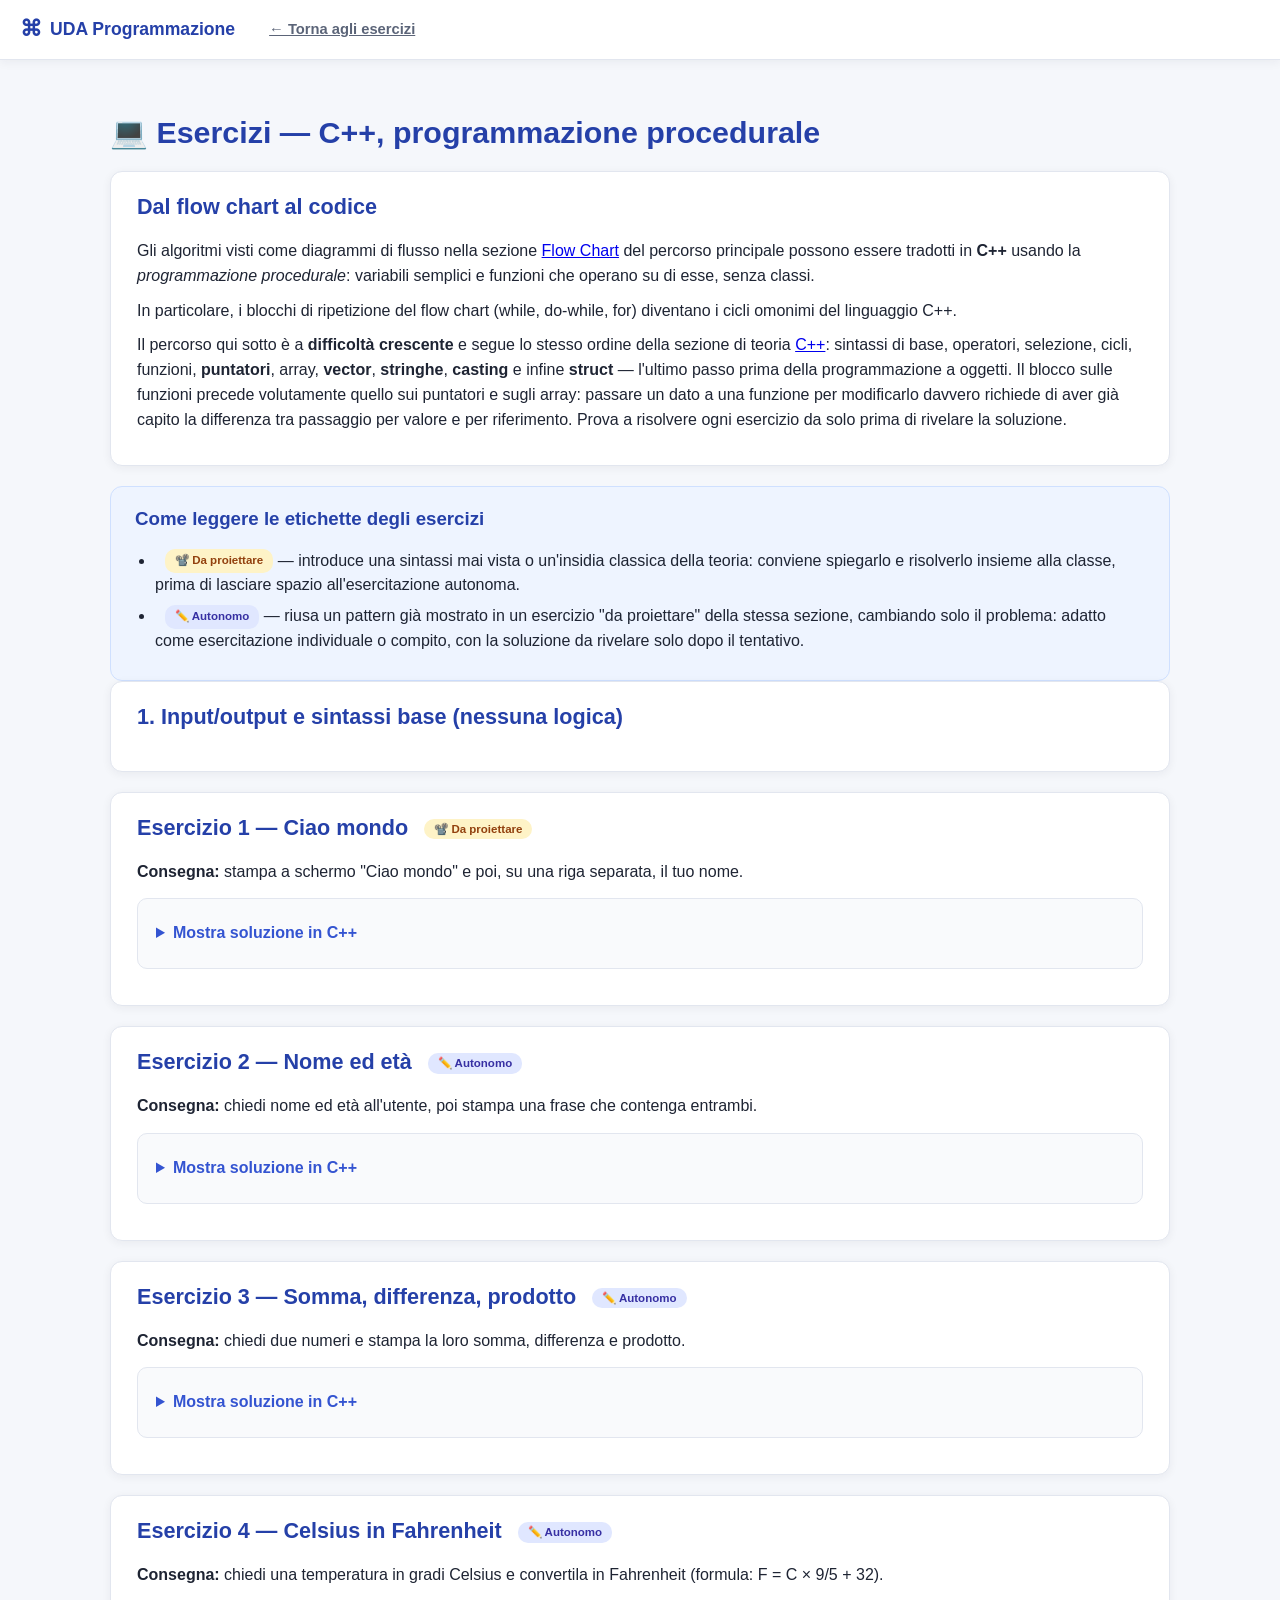
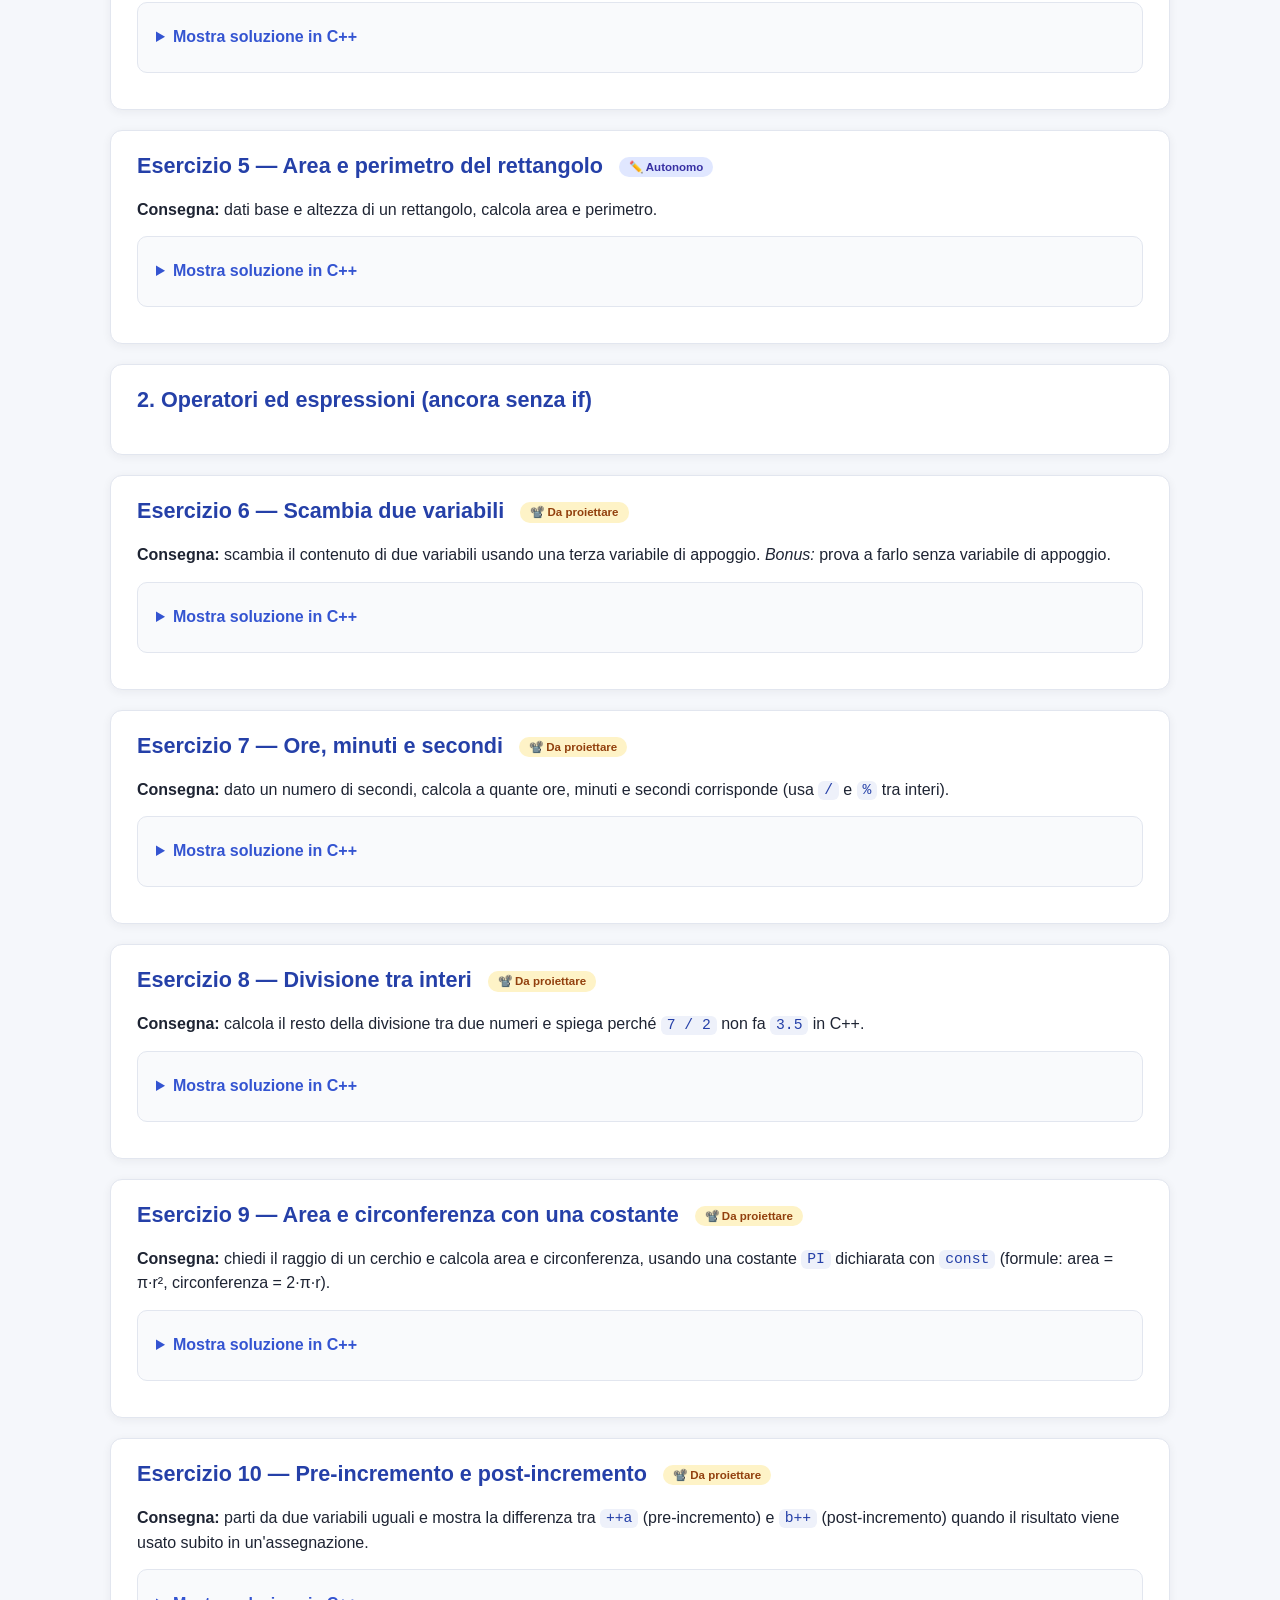
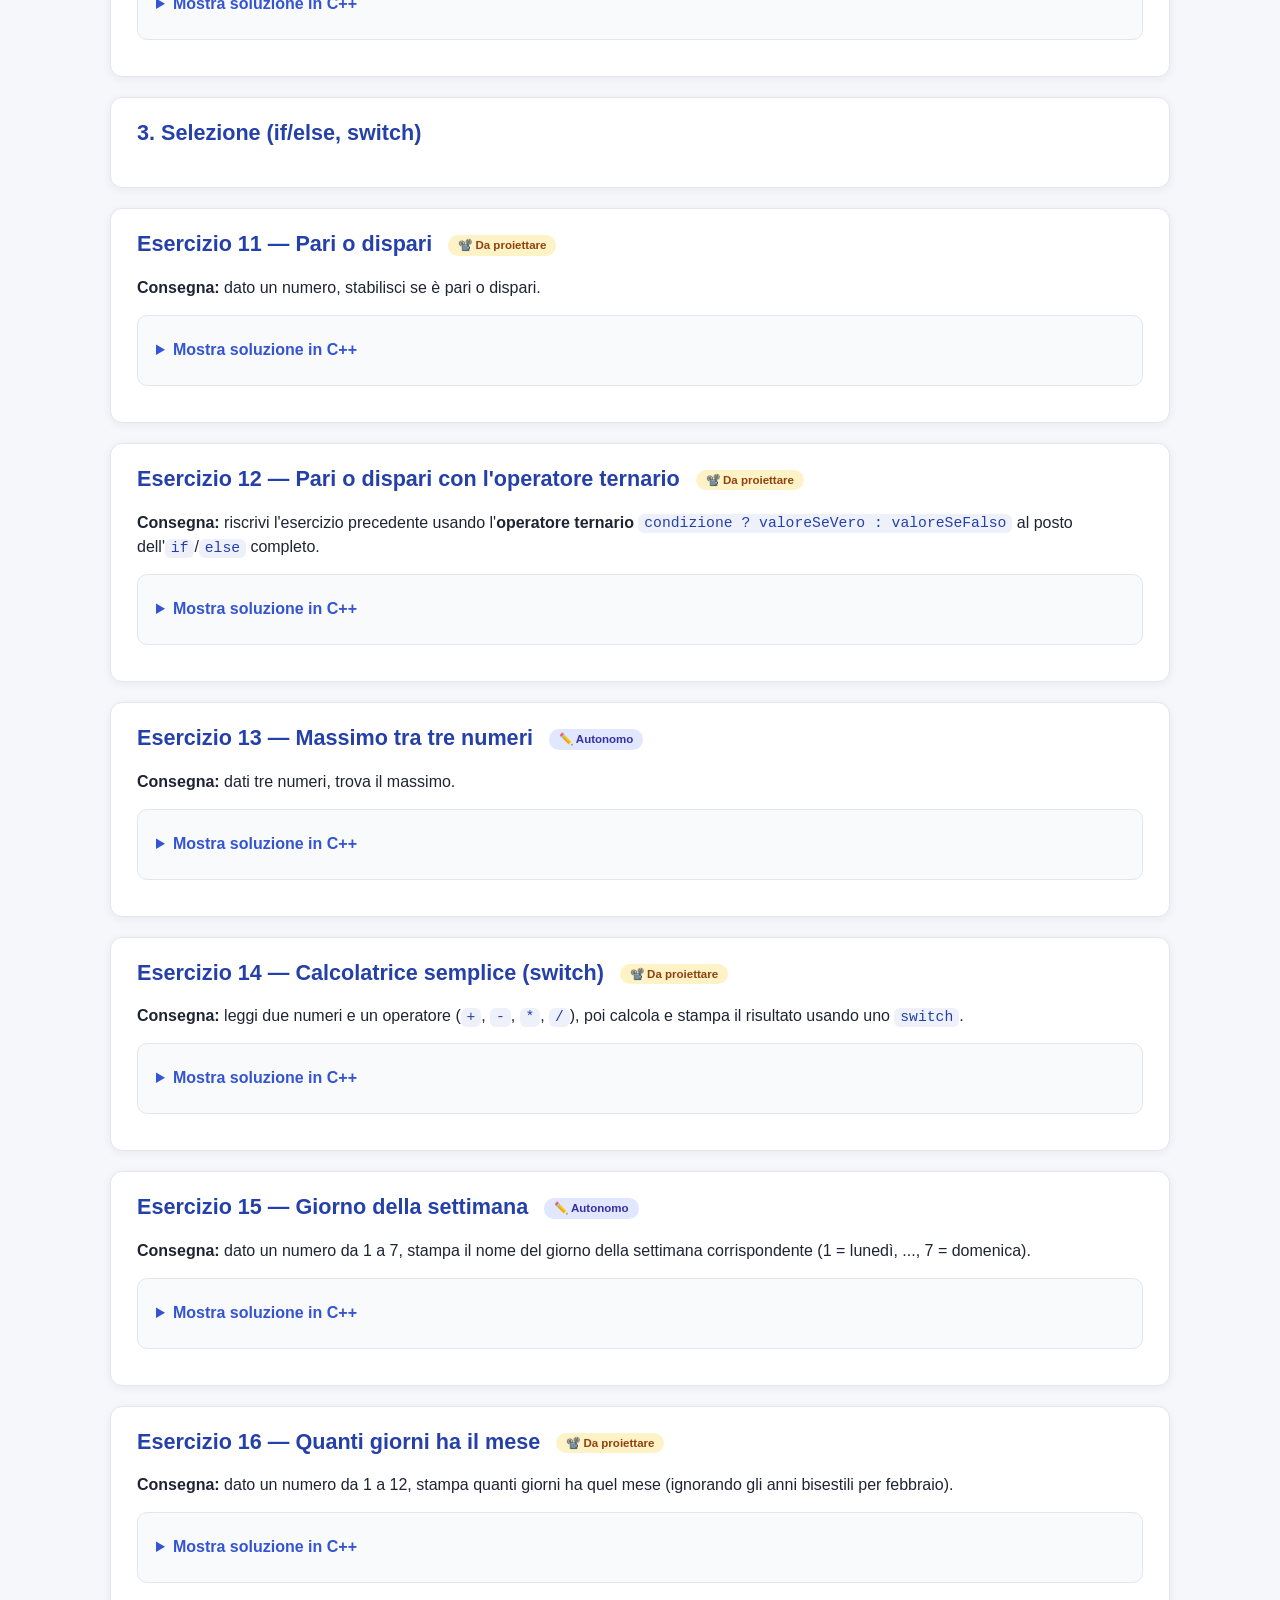
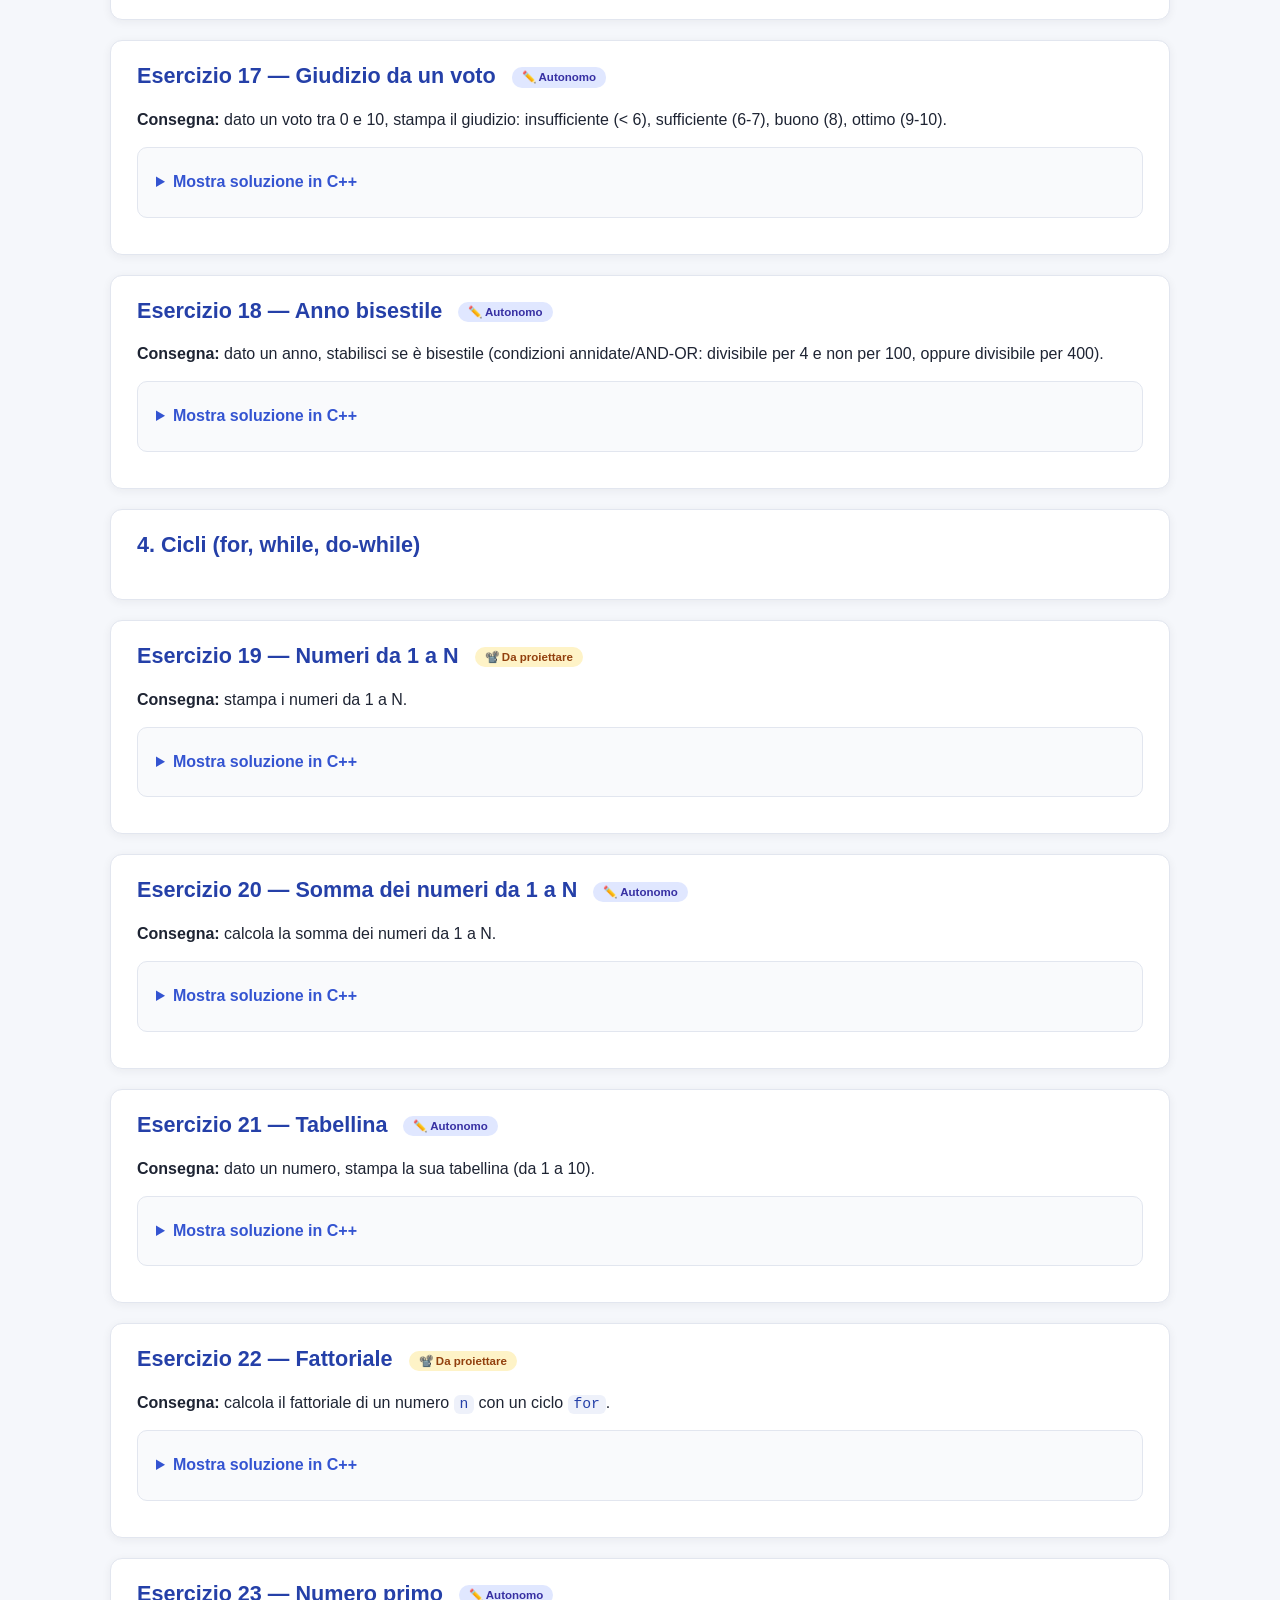
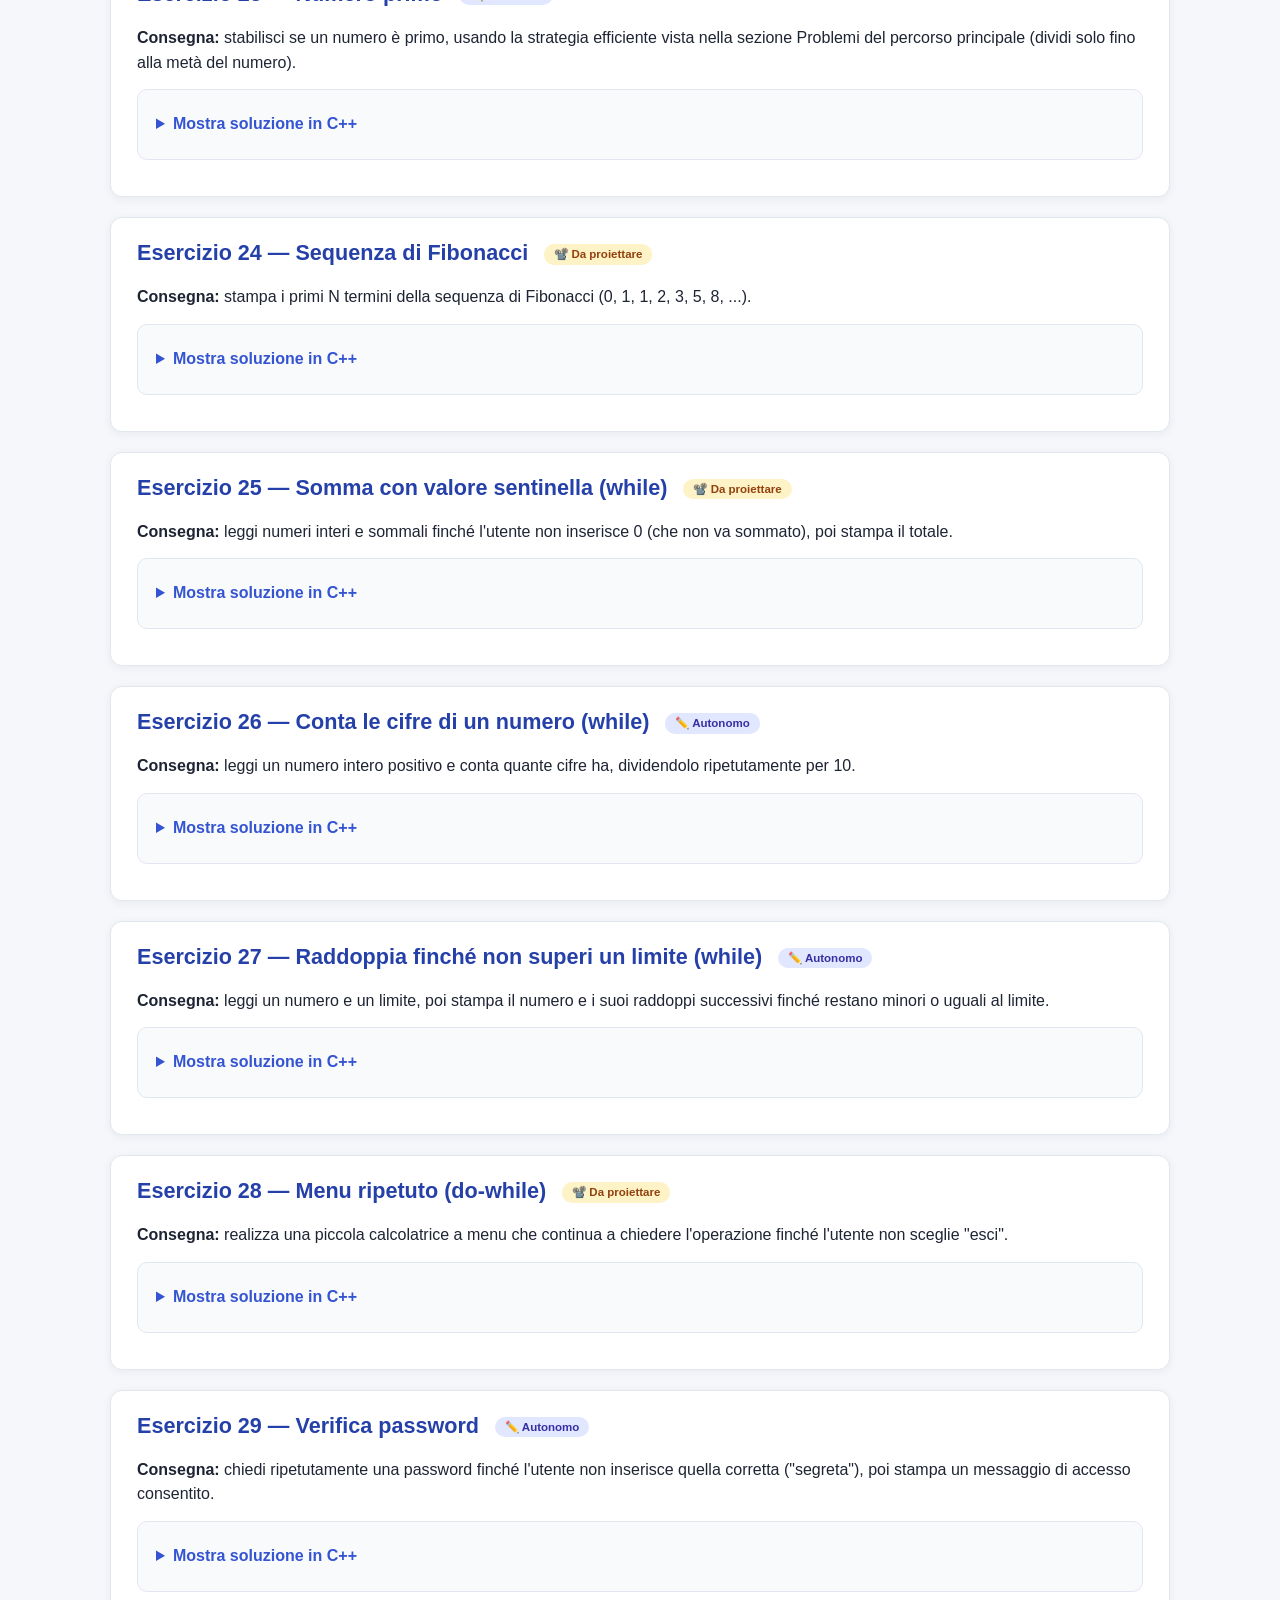
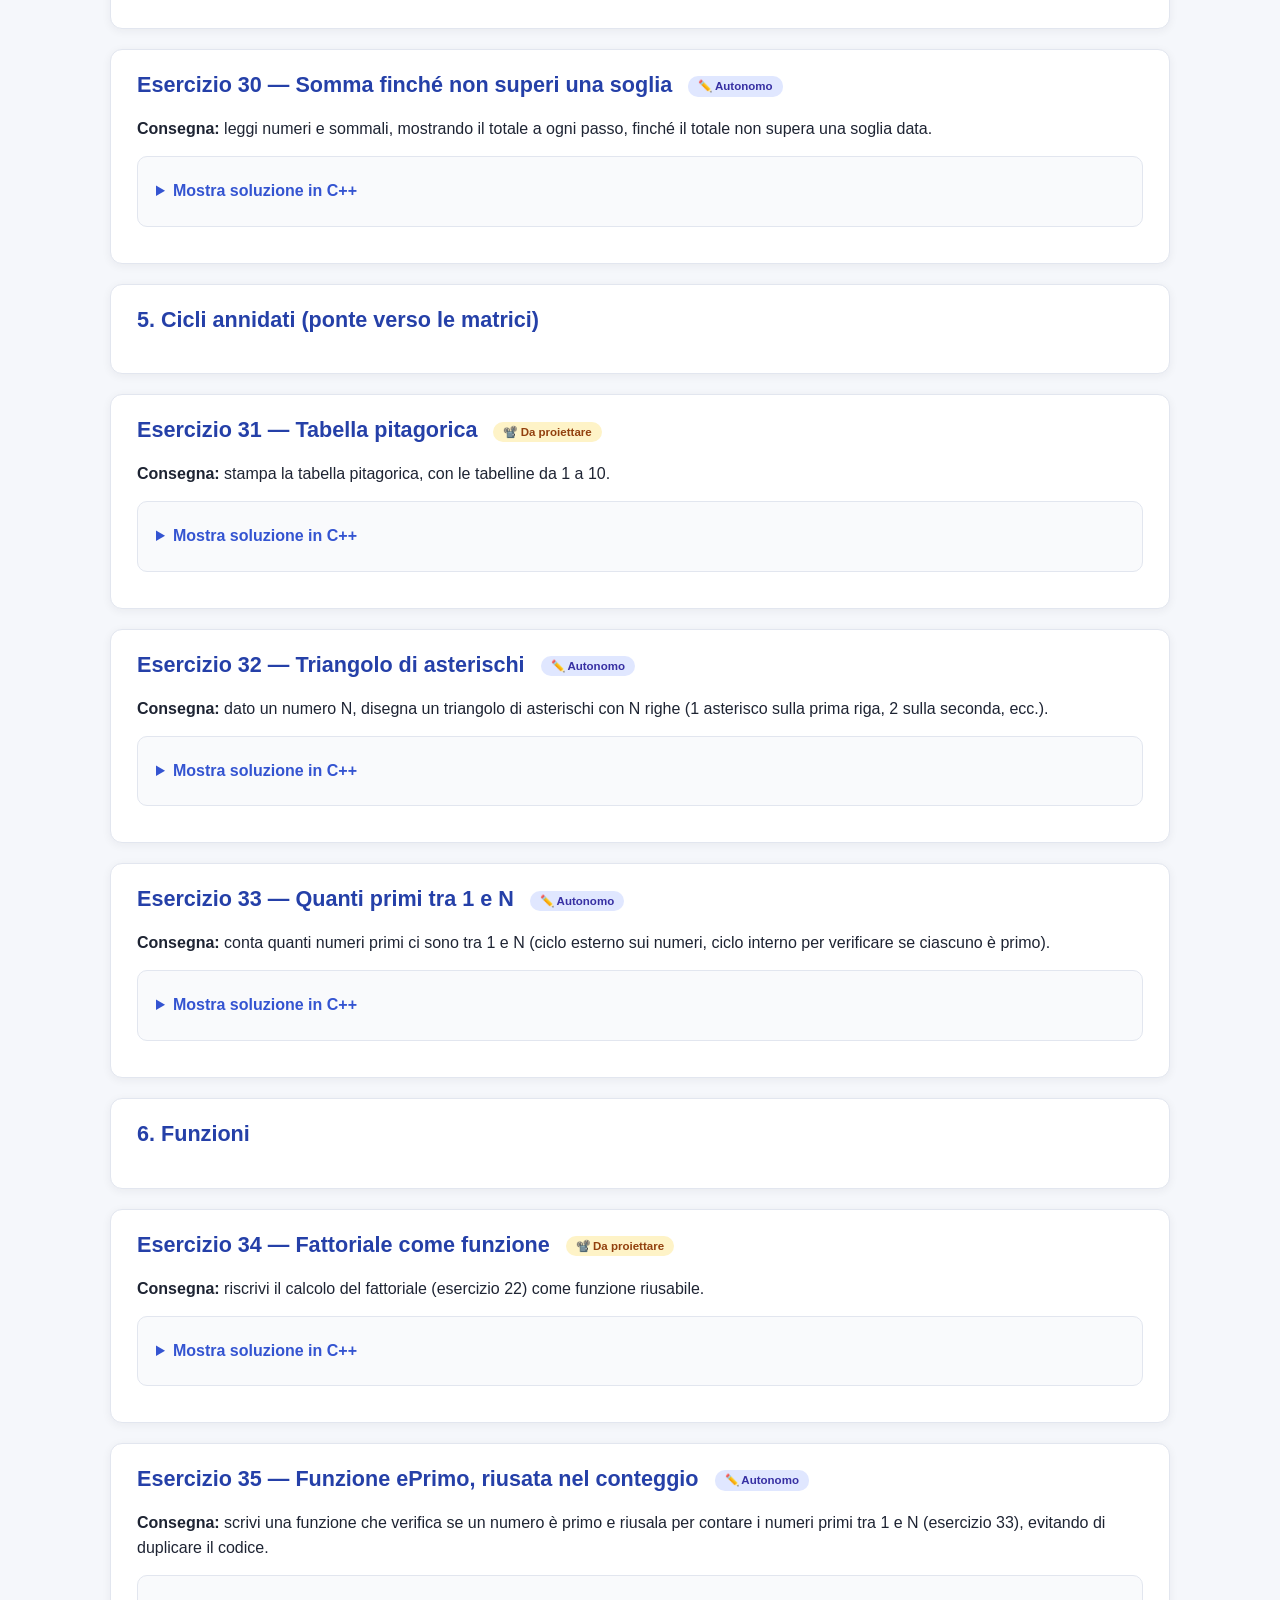
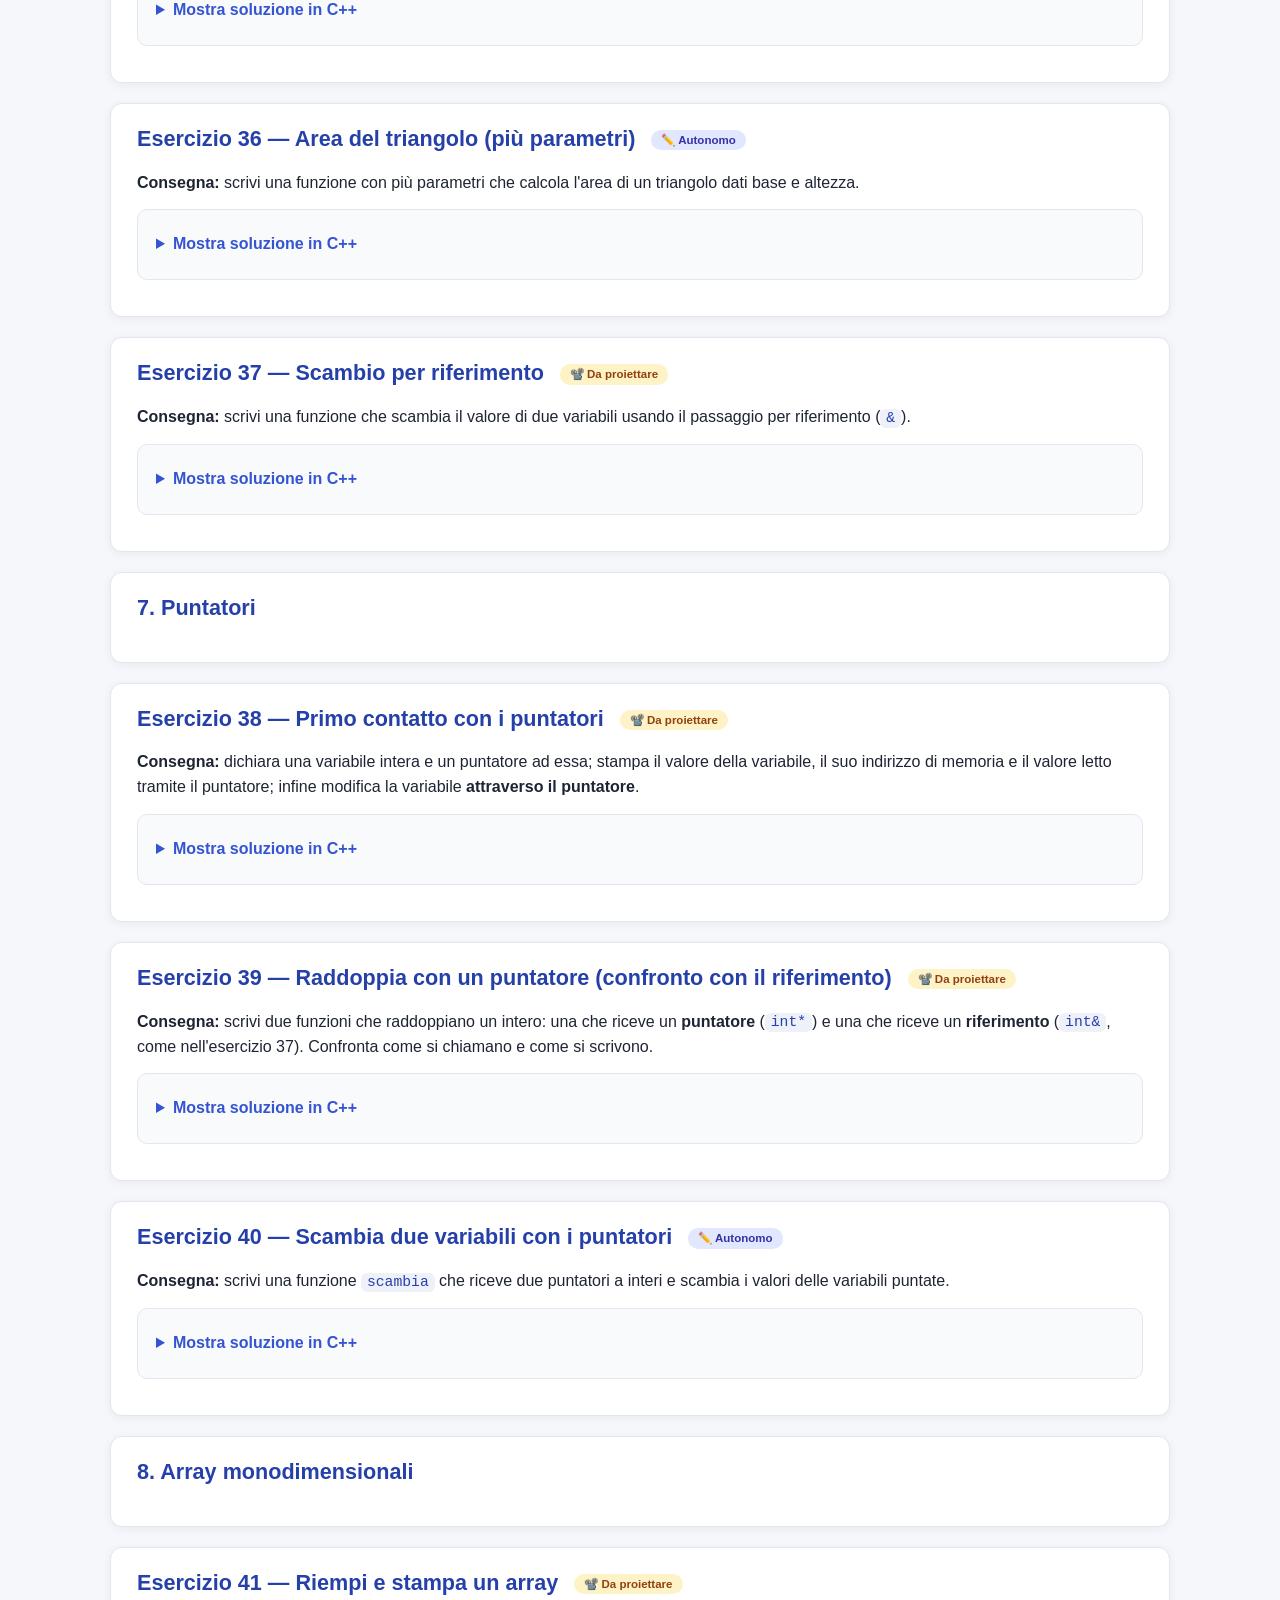
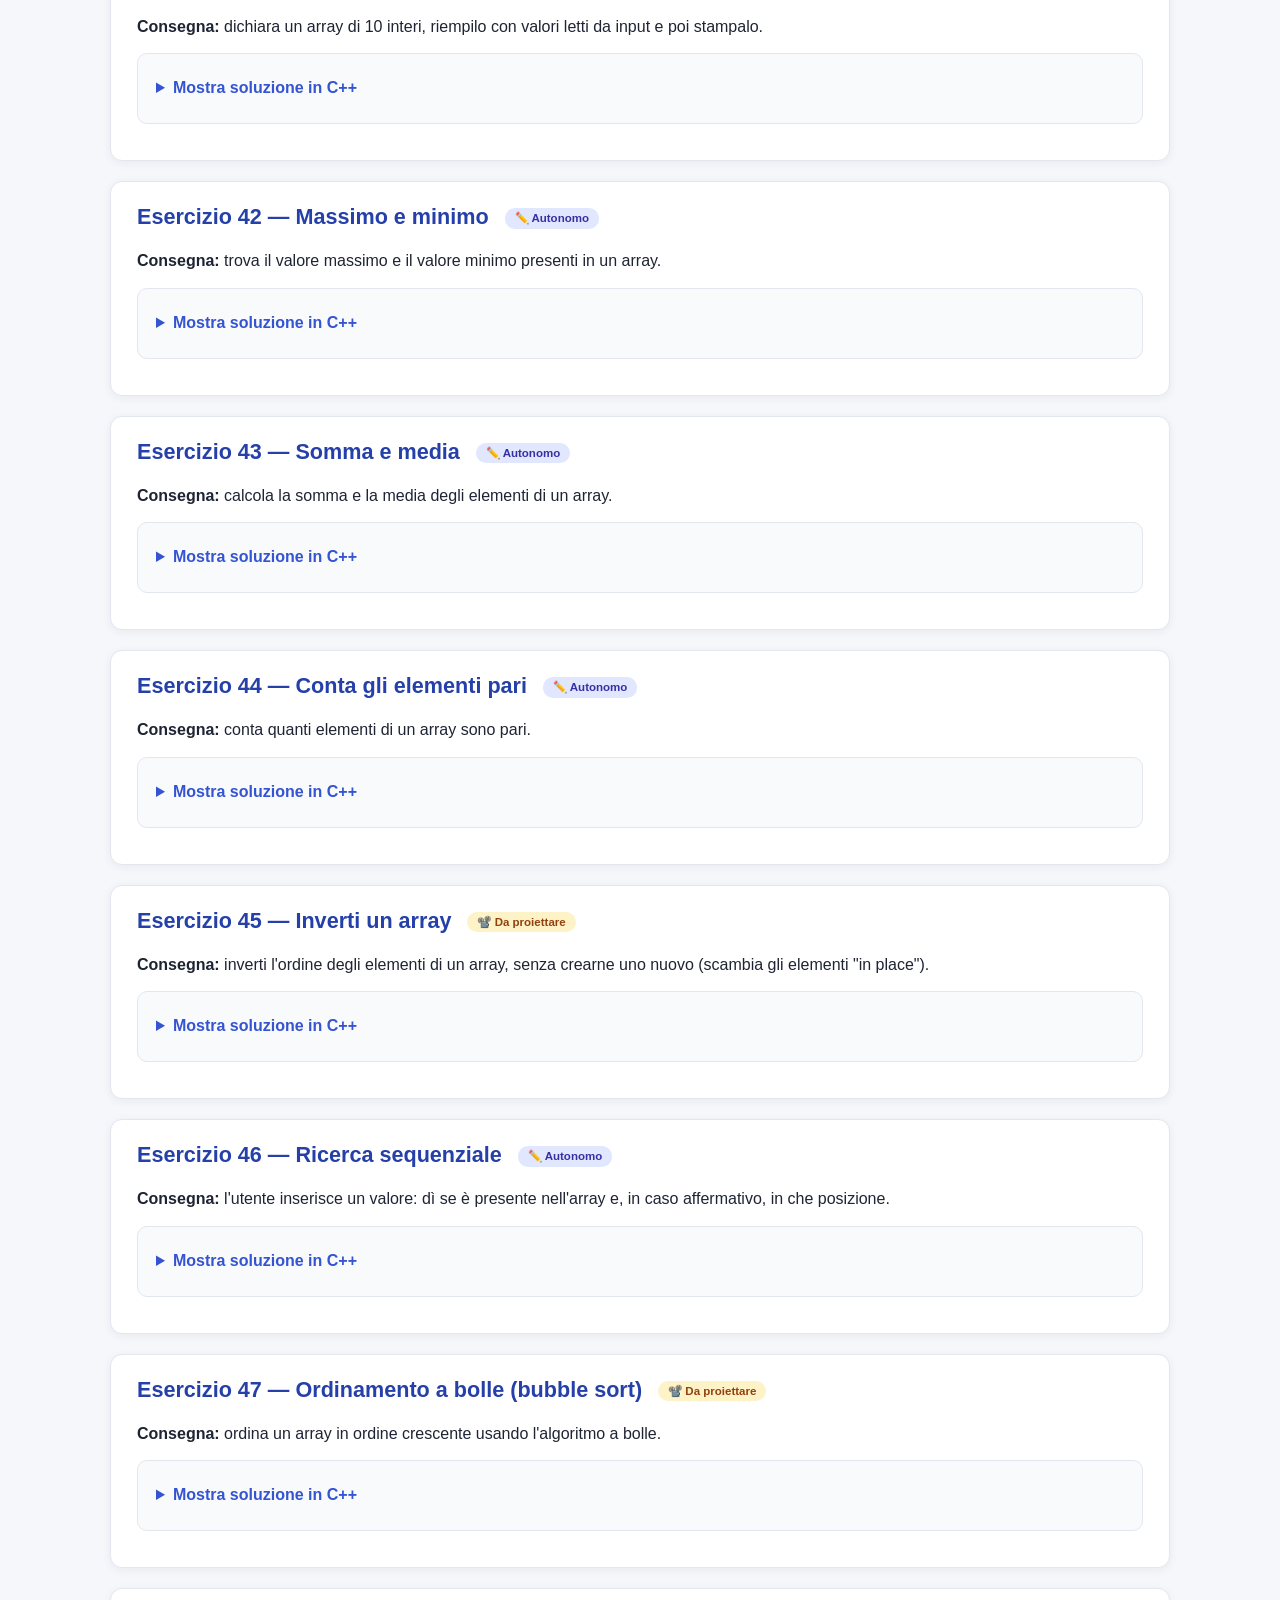
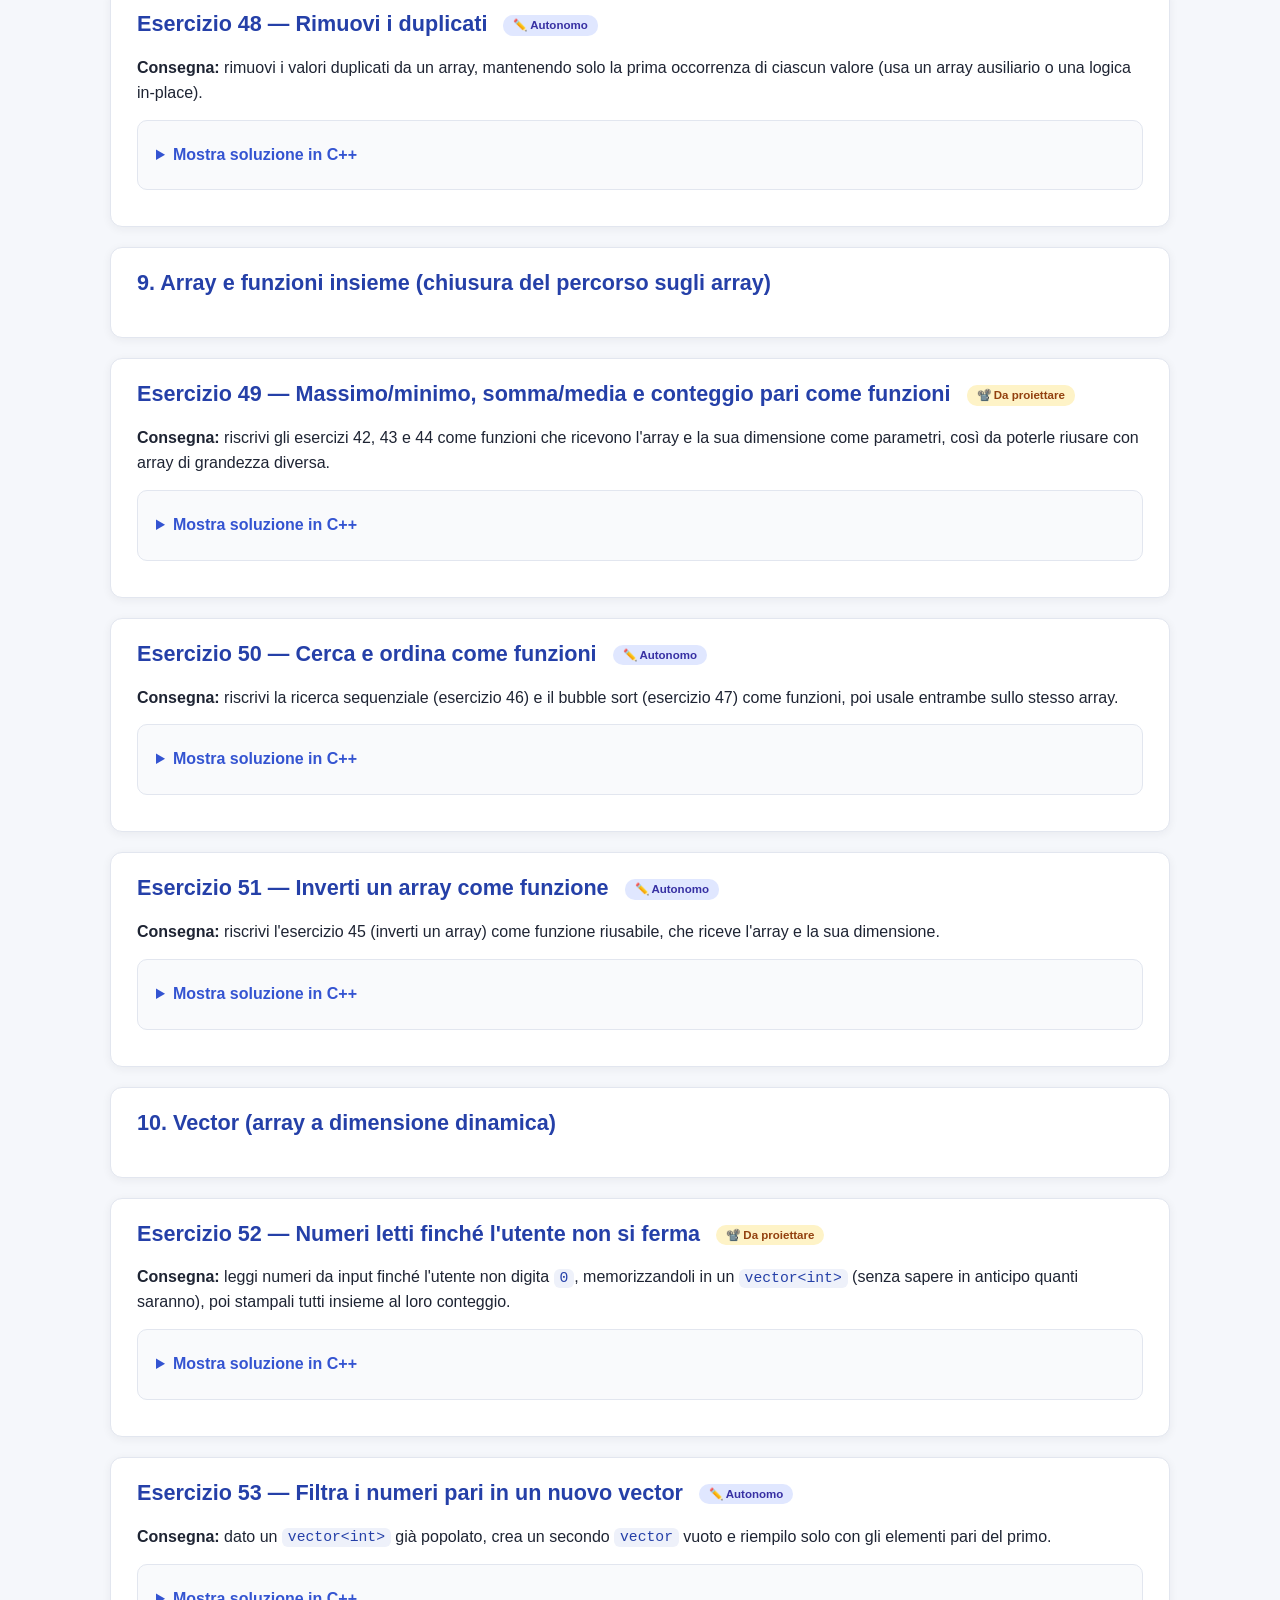
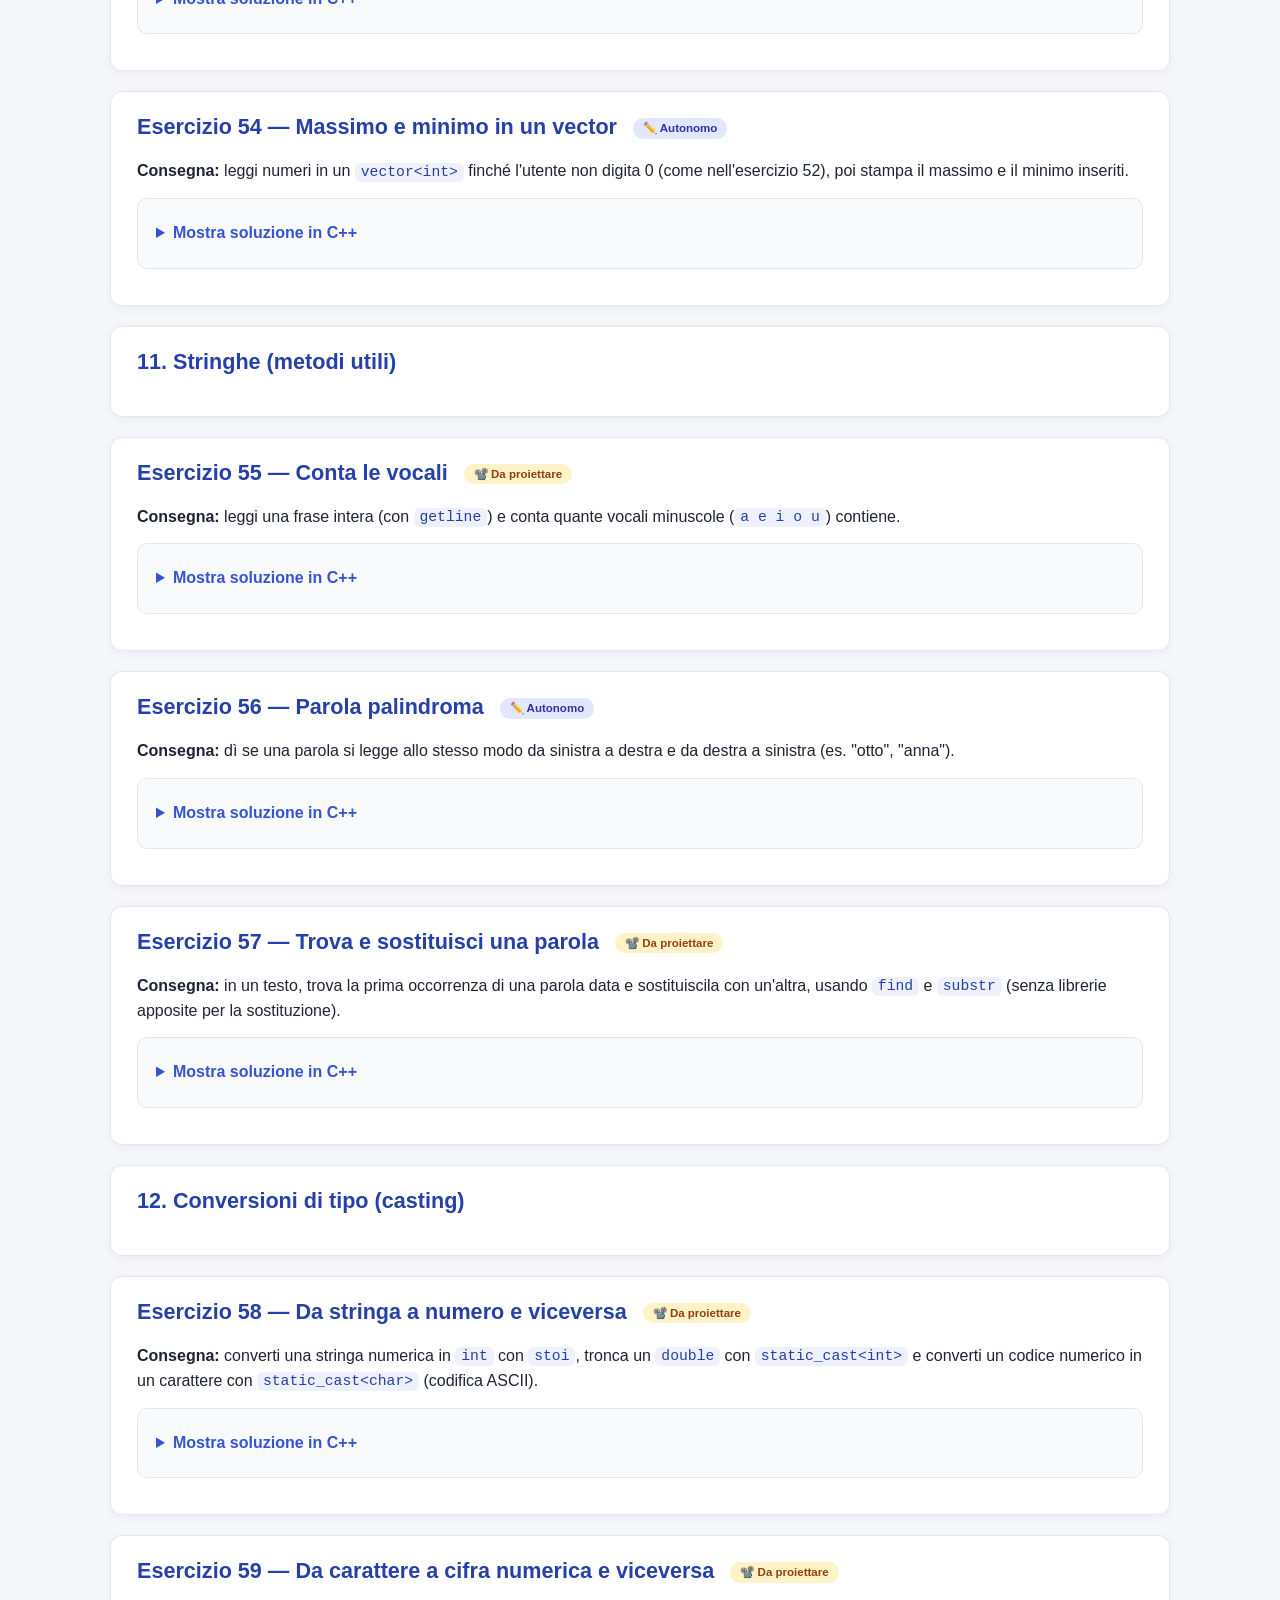
==== commit 8f2f4109: "Audit chirurgico delle etichette e ampliamento della sezione Flowgorithm Corregge le etichette Da pr" ====
--- a/esercizi-cpp-procedurale.html
+++ b/esercizi-cpp-procedurale.html
@@ -173,7 +173,7 @@
   </div>
 
   <div class="lesson-block">
-    <h2>Esercizio 7 — Ore, minuti e secondi <span class="badge-solo">✏️ Autonomo</span></h2>
+    <h2>Esercizio 7 — Ore, minuti e secondi <span class="badge-proietta">📽️ Da proiettare</span></h2>
     <p><strong>Consegna:</strong> dato un numero di secondi, calcola a quante ore, minuti e secondi corrisponde (usa <code>/</code> e <code>%</code> tra interi).</p>
     <div class="exercise-card">
       <details class="reveal"><summary>Mostra soluzione in C++</summary>
@@ -197,7 +197,7 @@
   </div>
 
   <div class="lesson-block">
-    <h2>Esercizio 8 — Divisione tra interi <span class="badge-solo">✏️ Autonomo</span></h2>
+    <h2>Esercizio 8 — Divisione tra interi <span class="badge-proietta">📽️ Da proiettare</span></h2>
     <p><strong>Consegna:</strong> calcola il resto della divisione tra due numeri e spiega perché <code>7 / 2</code> non fa <code>3.5</code> in C++.</p>
     <div class="exercise-card">
       <details class="reveal"><summary>Mostra soluzione in C++</summary>
@@ -1748,7 +1748,7 @@
   </div>
 
   <div class="lesson-block">
-    <h2>Esercizio 59 — Da carattere a cifra numerica e viceversa <span class="badge-solo">✏️ Autonomo</span></h2>
+    <h2>Esercizio 59 — Da carattere a cifra numerica e viceversa <span class="badge-proietta">📽️ Da proiettare</span></h2>
     <p><strong>Consegna:</strong> leggi un carattere che rappresenta una cifra (ad esempio <code>'7'</code>) e stampane il valore numerico corrispondente (<code>7</code>); poi fai il percorso inverso, da un numero a 0 a 9 al carattere che lo rappresenta.</p>
     <div class="exercise-card">
       <details class="reveal"><summary>Mostra soluzione in C++</summary>
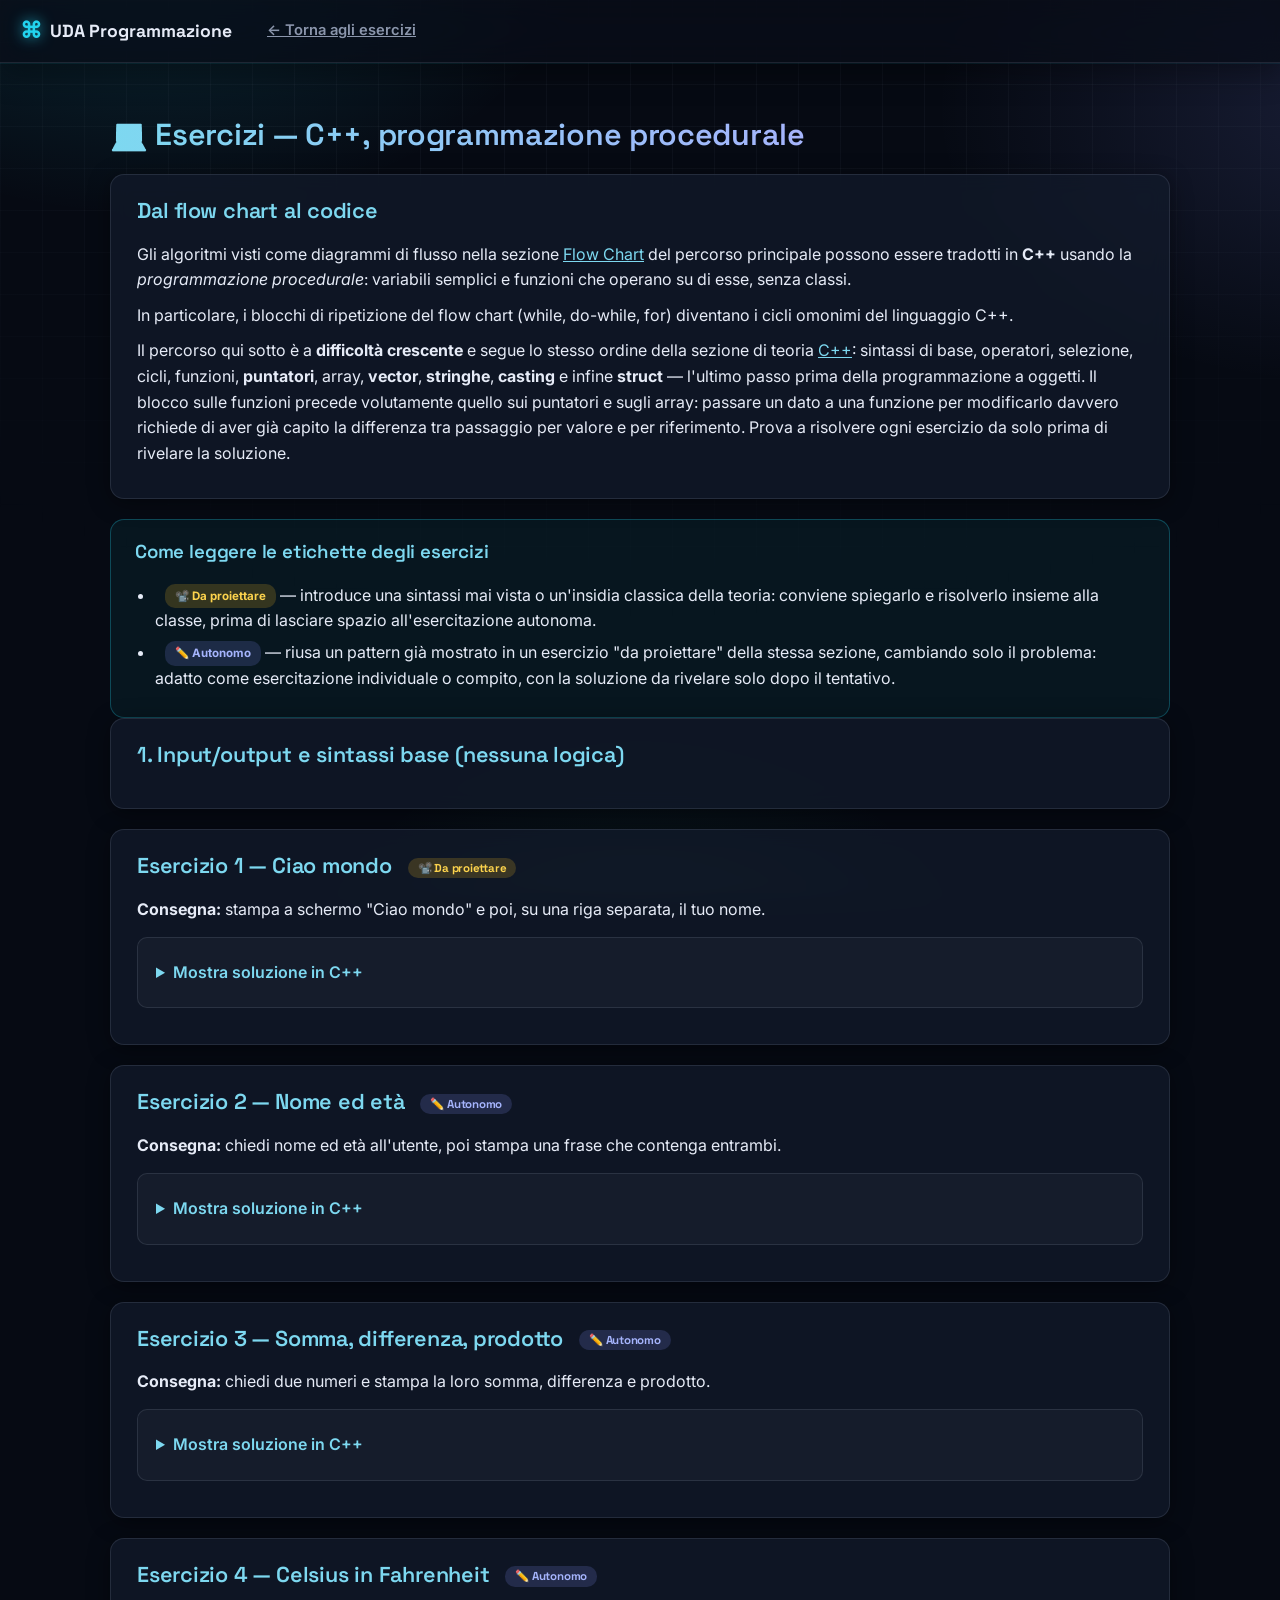
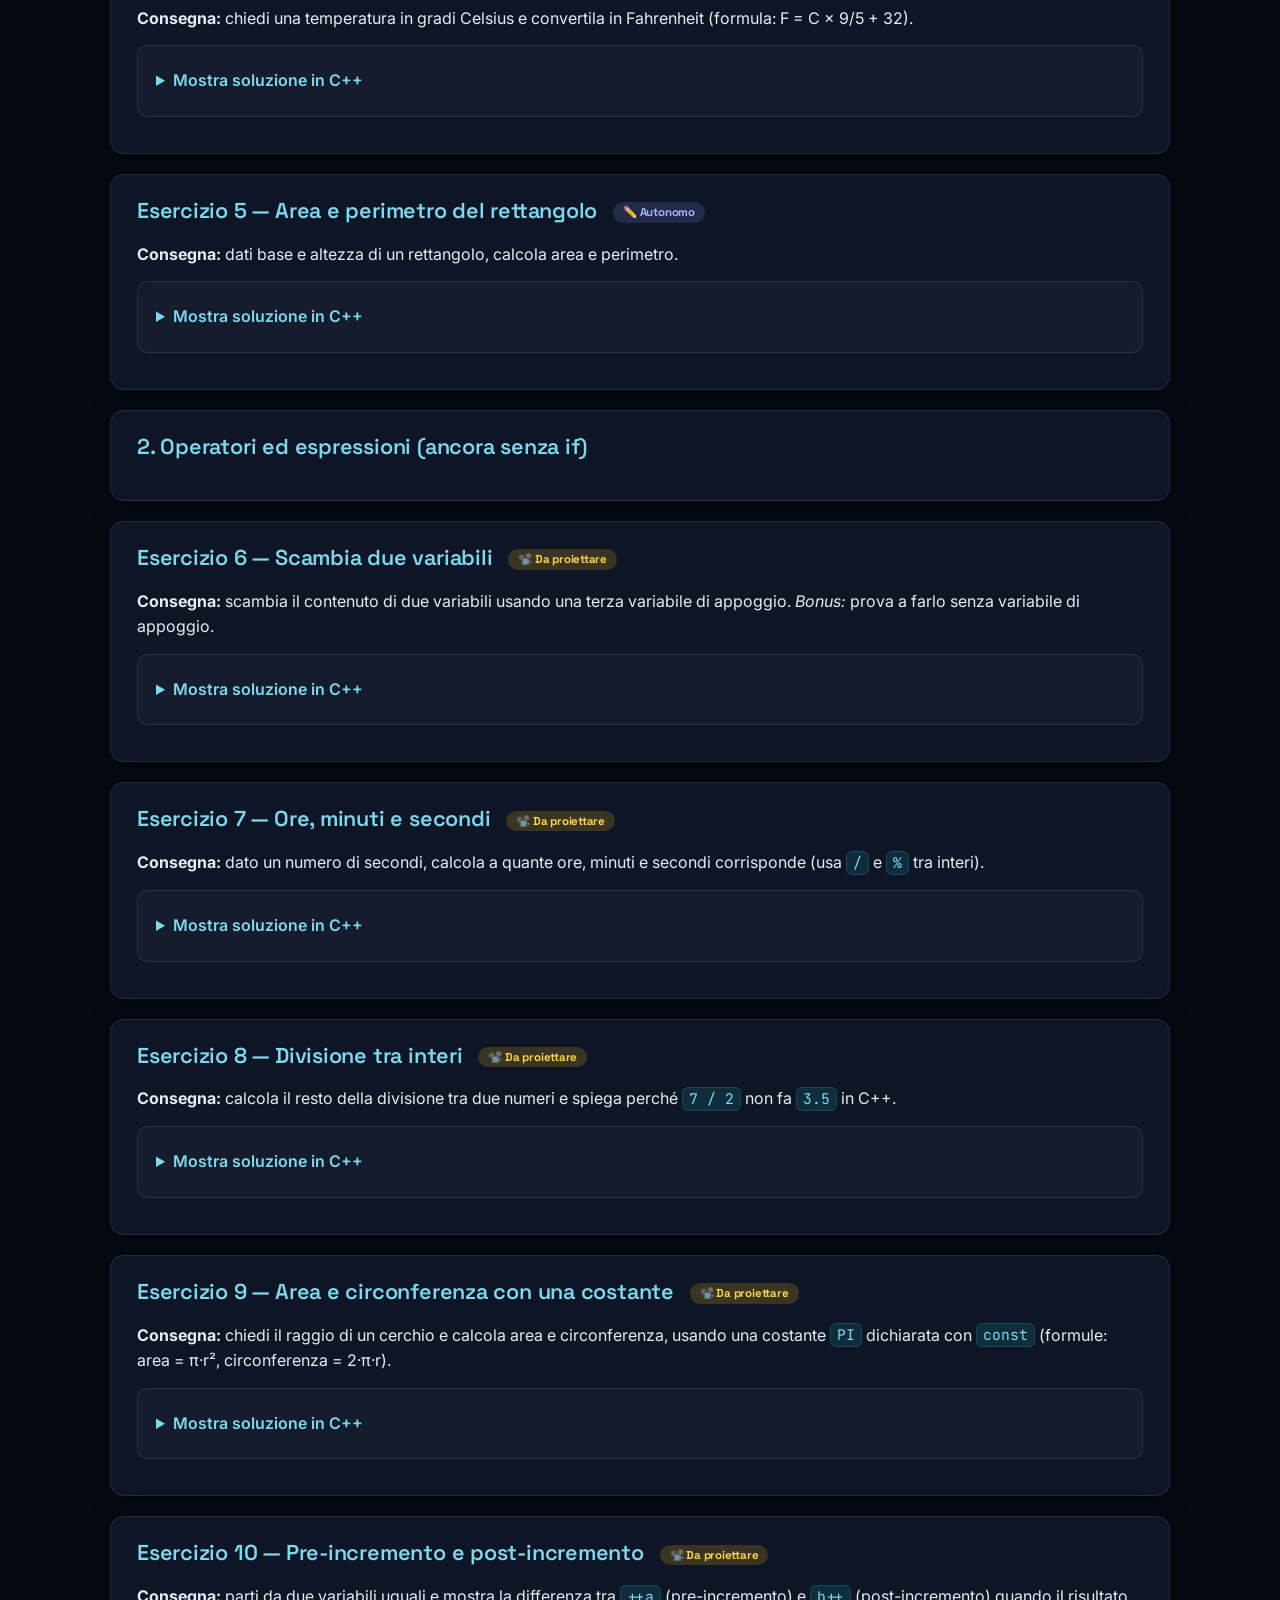
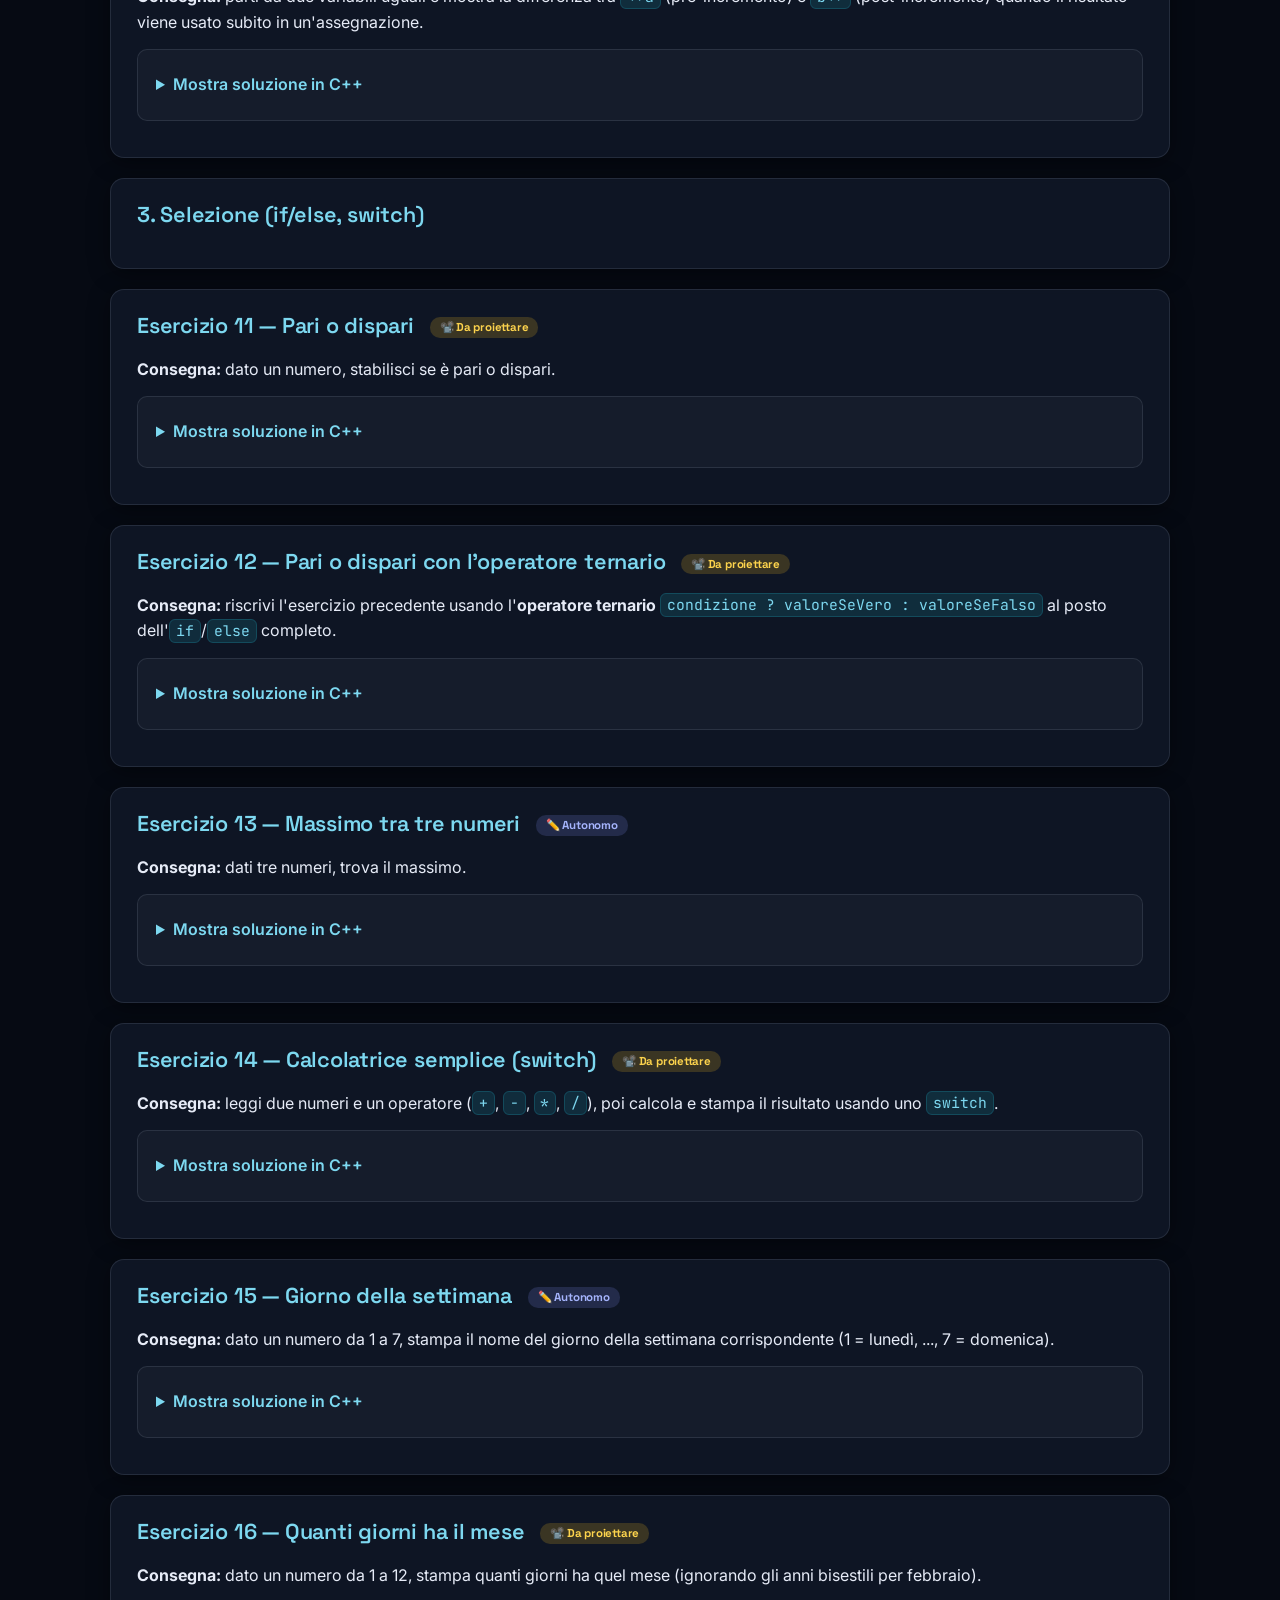
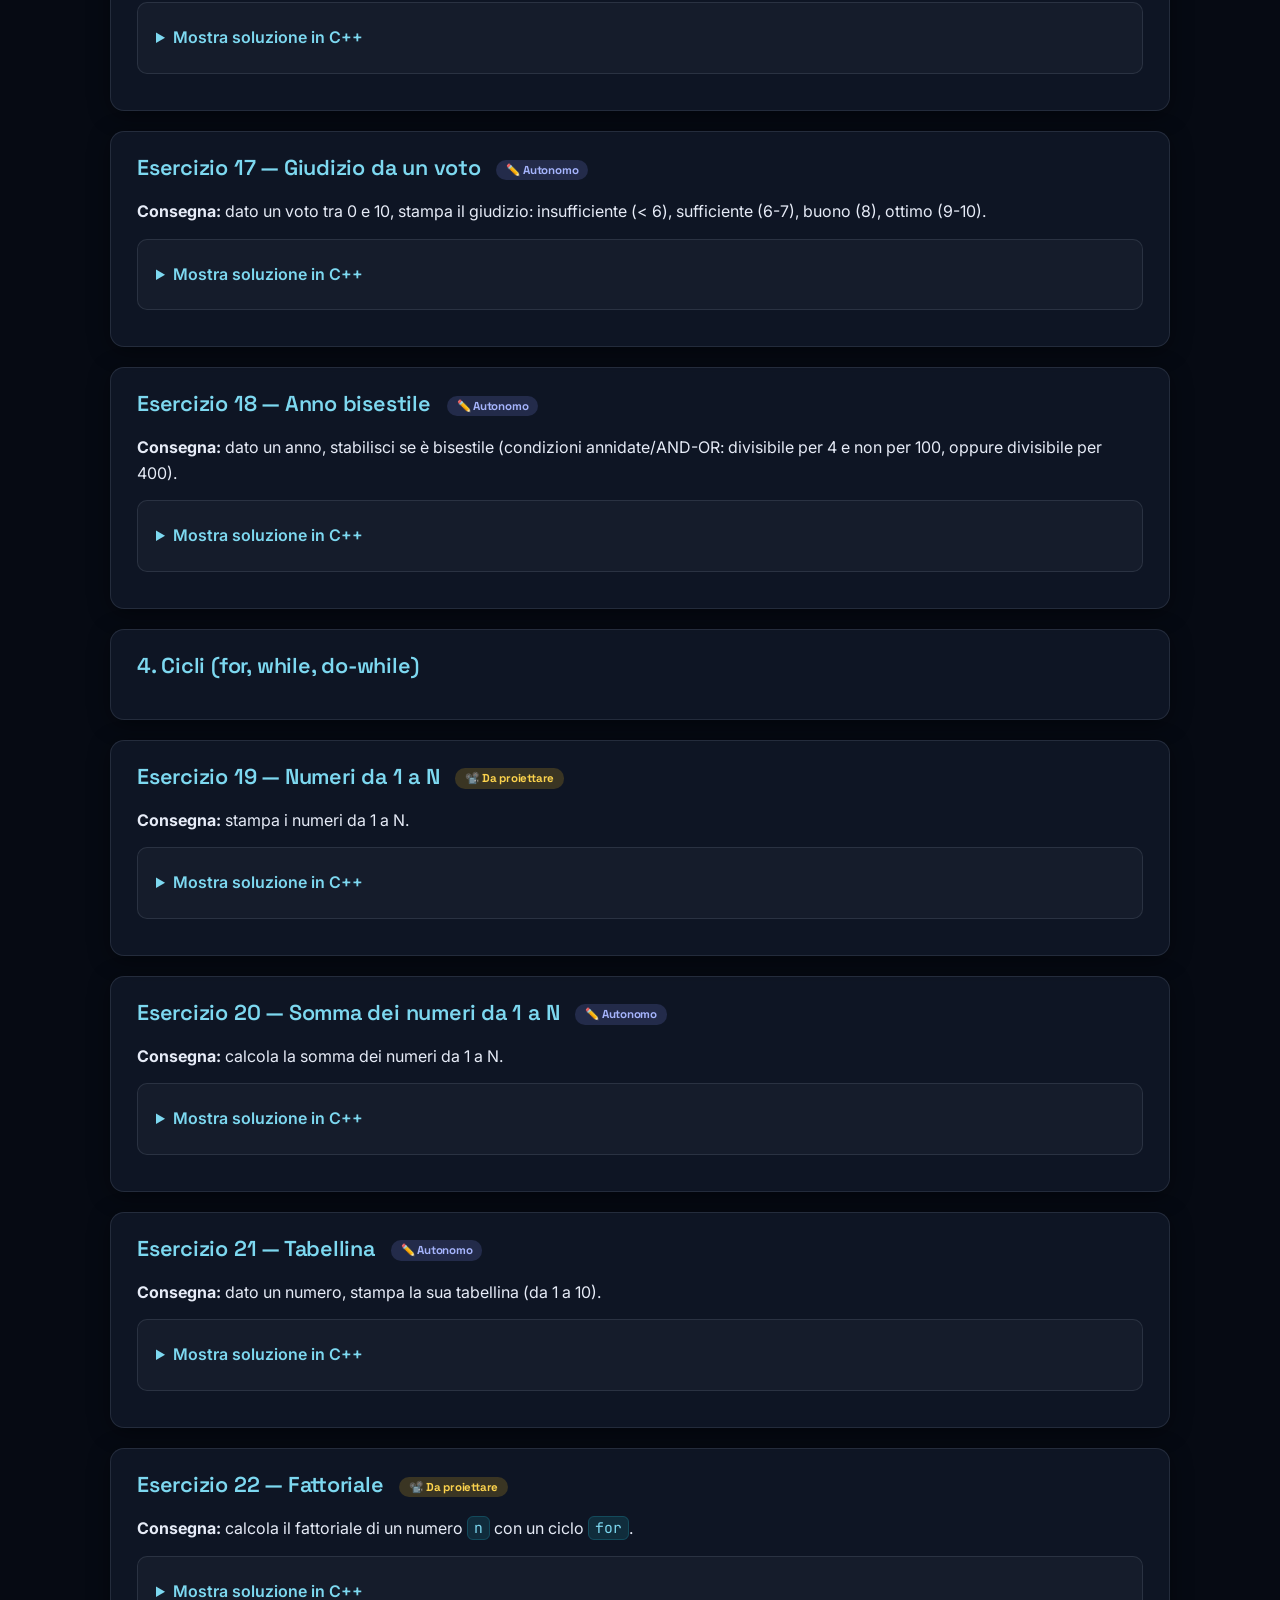
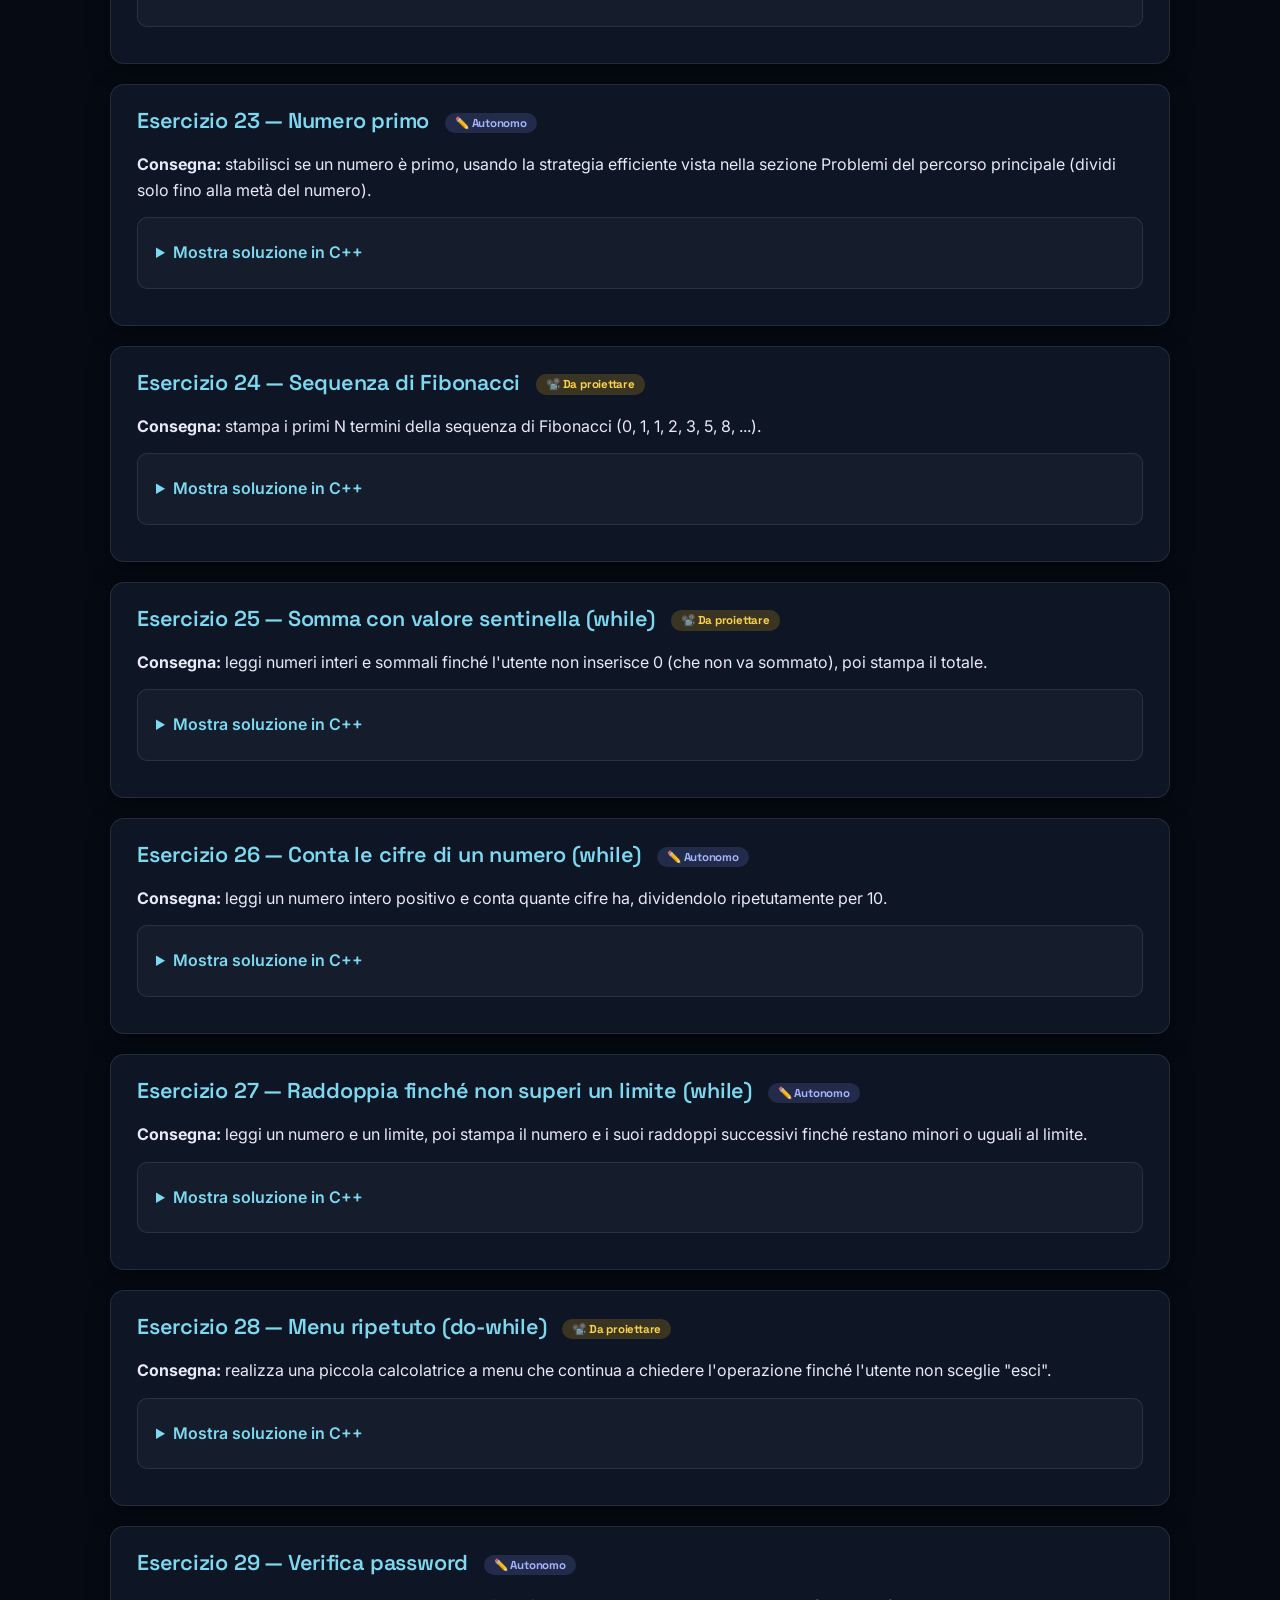
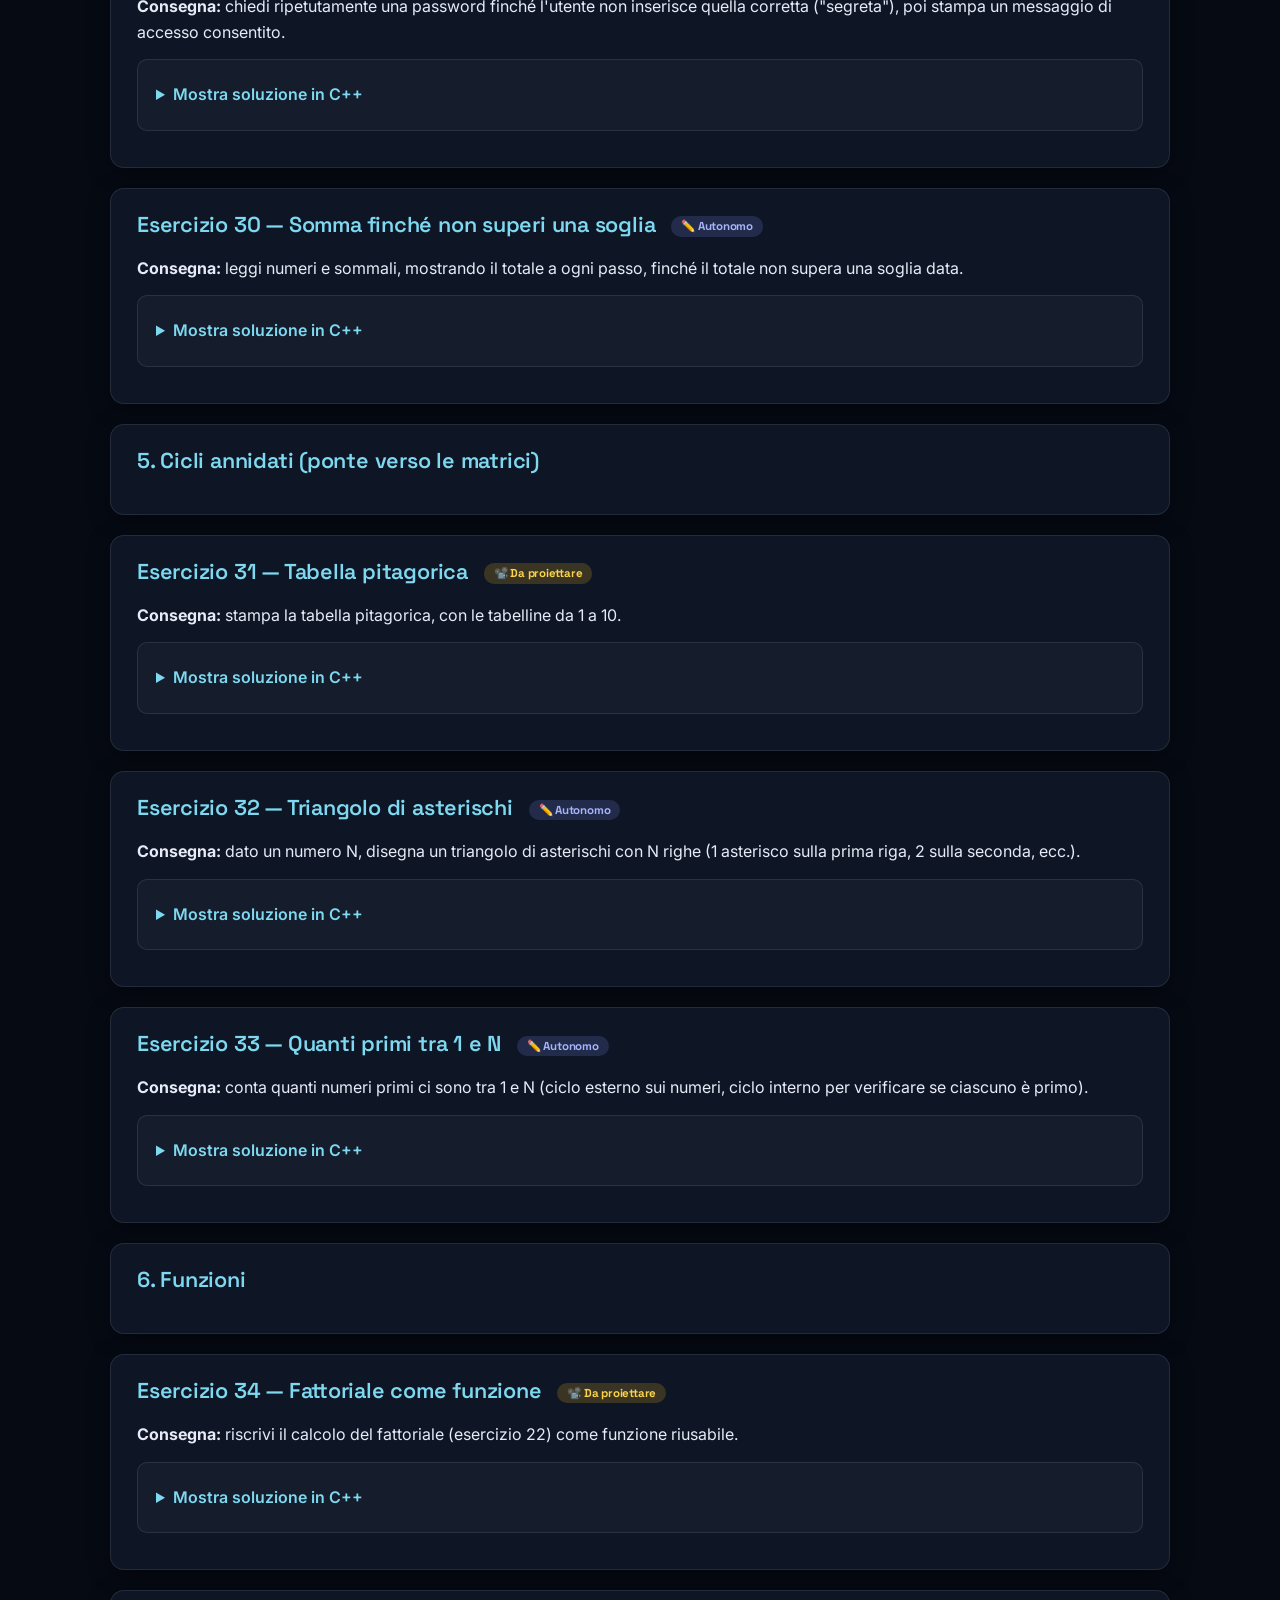
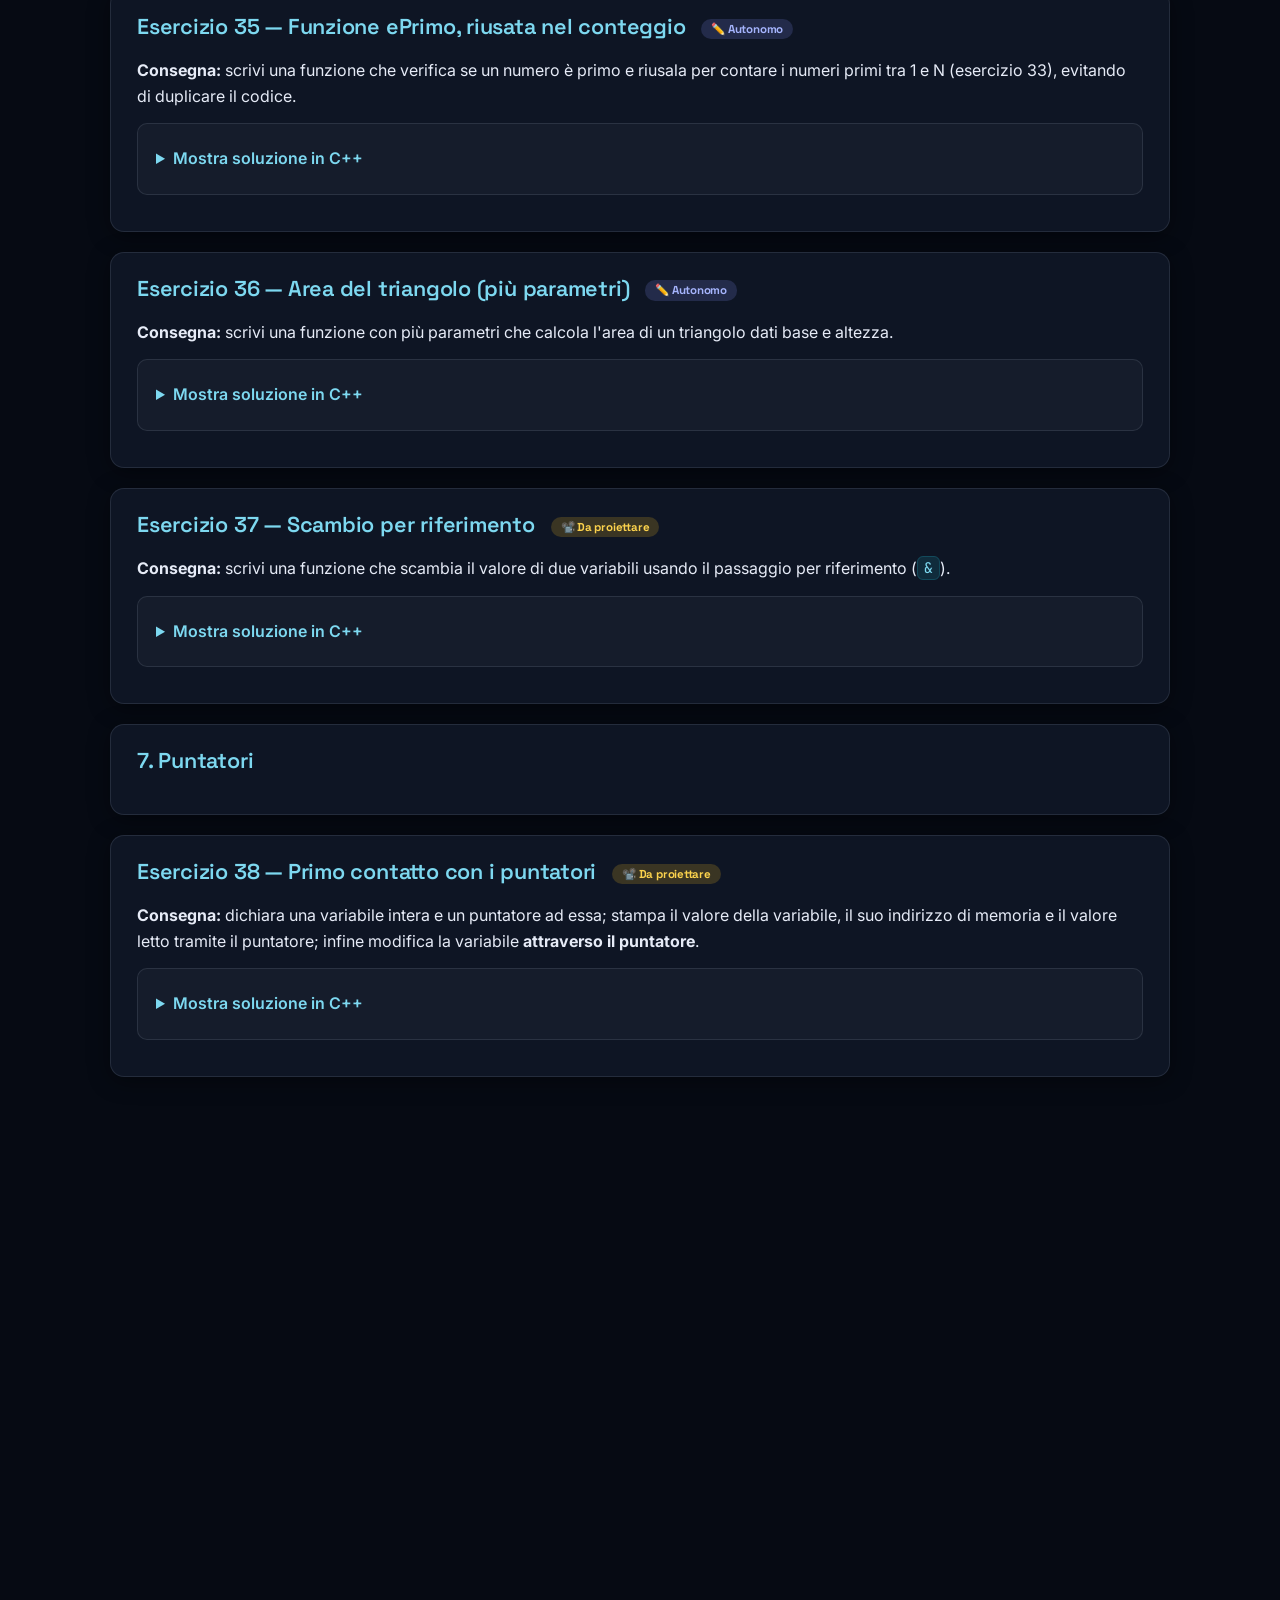
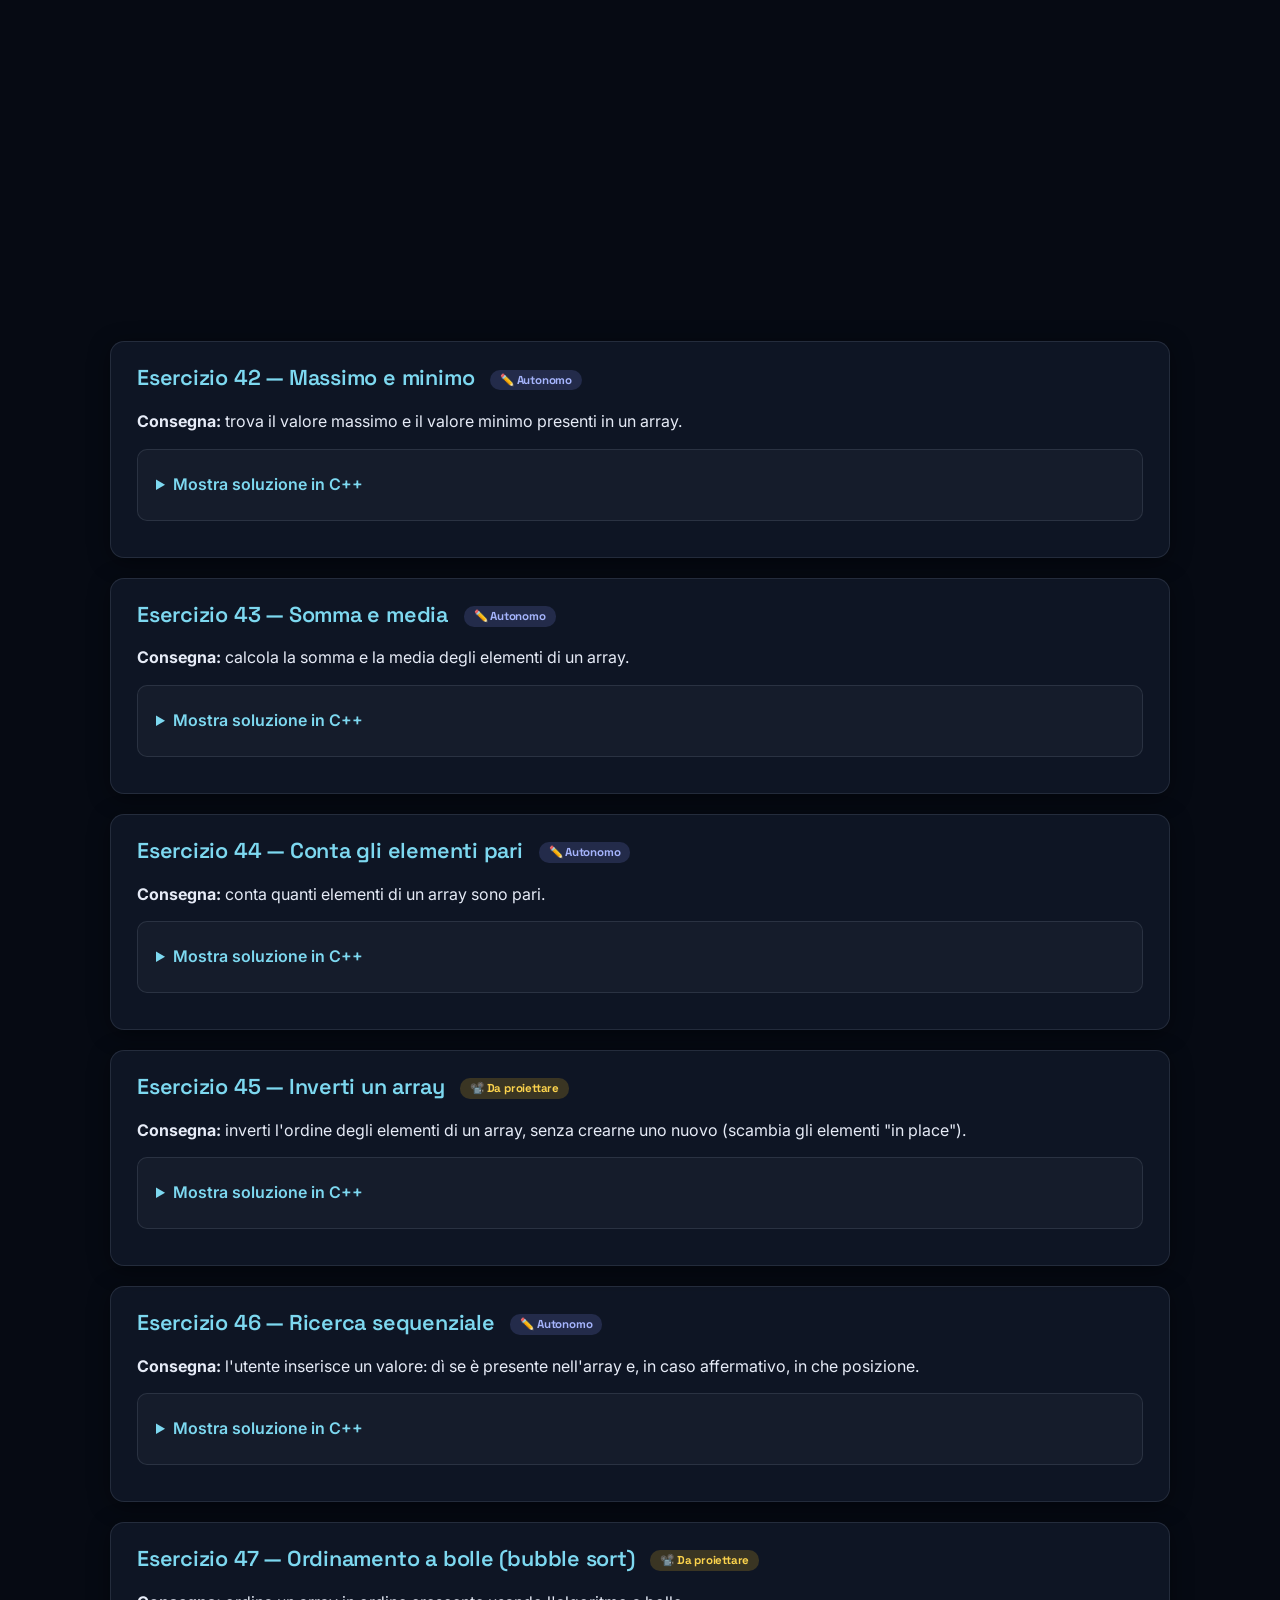
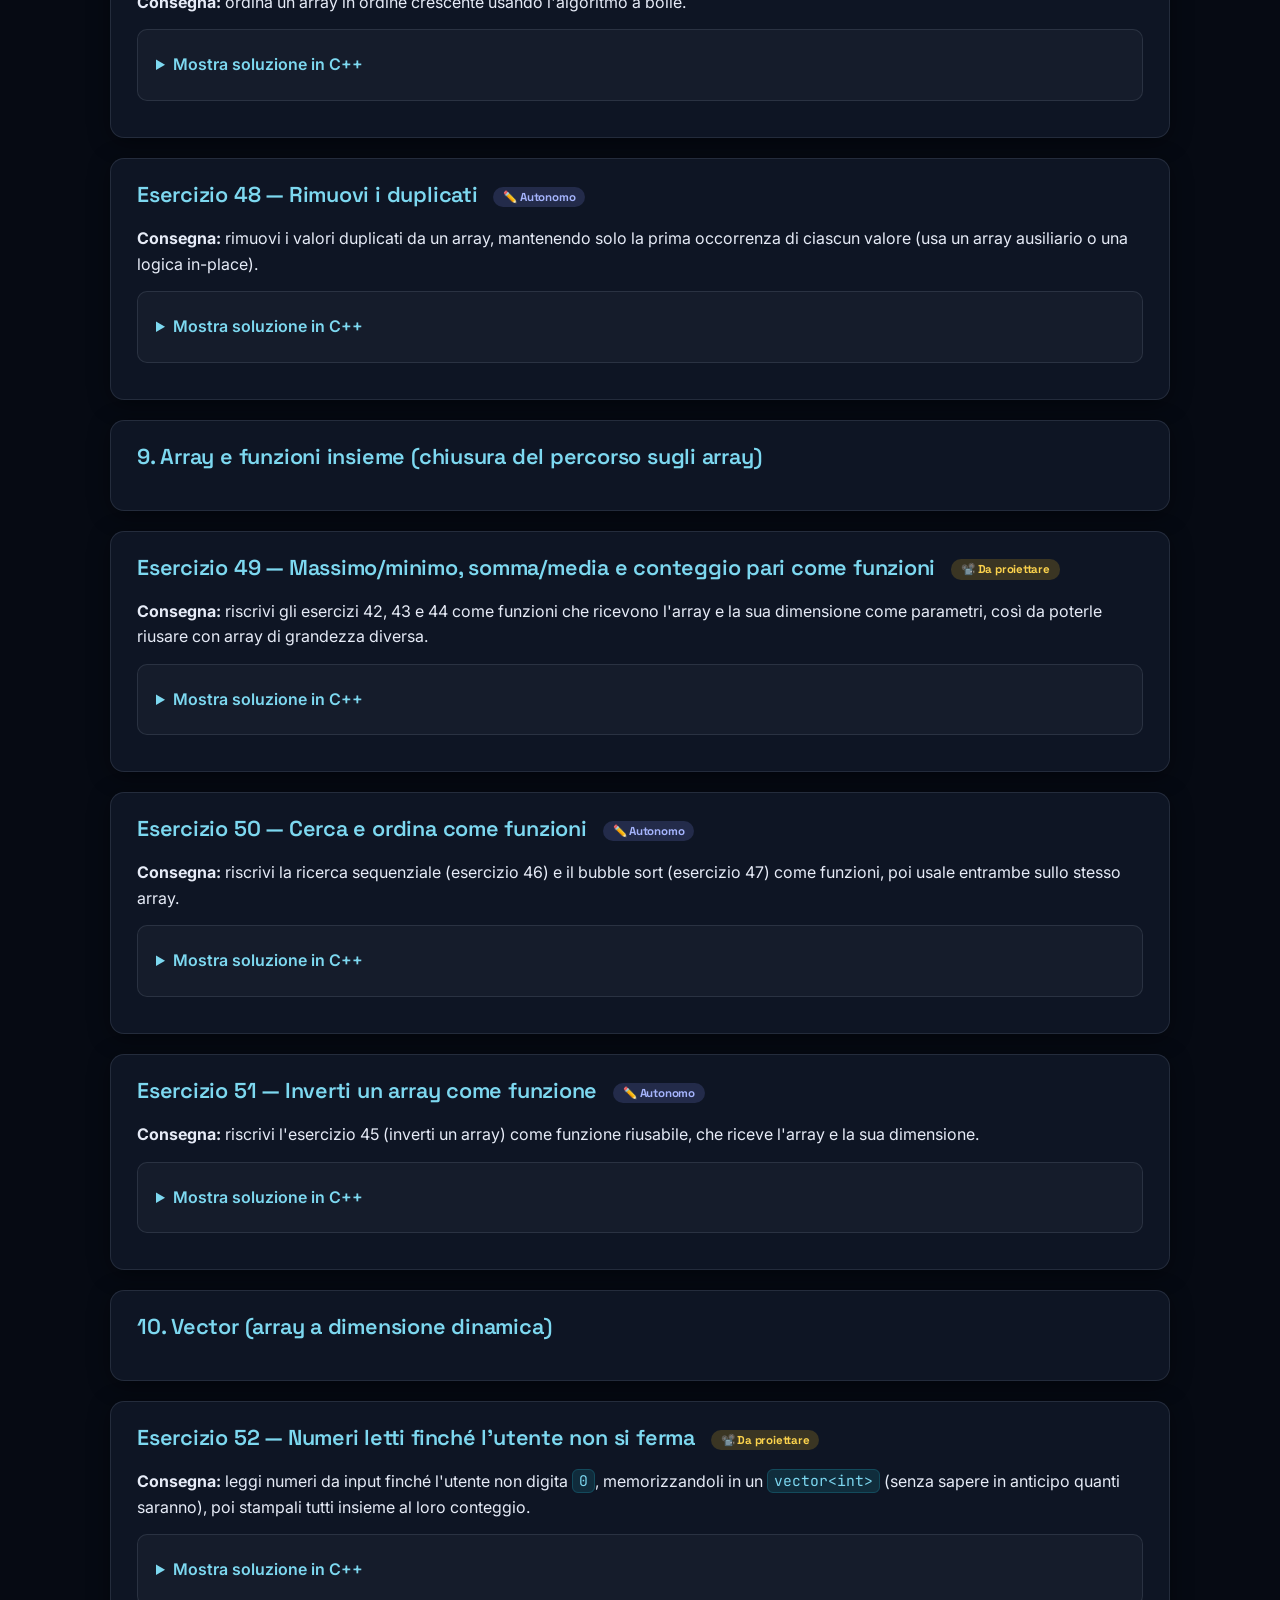
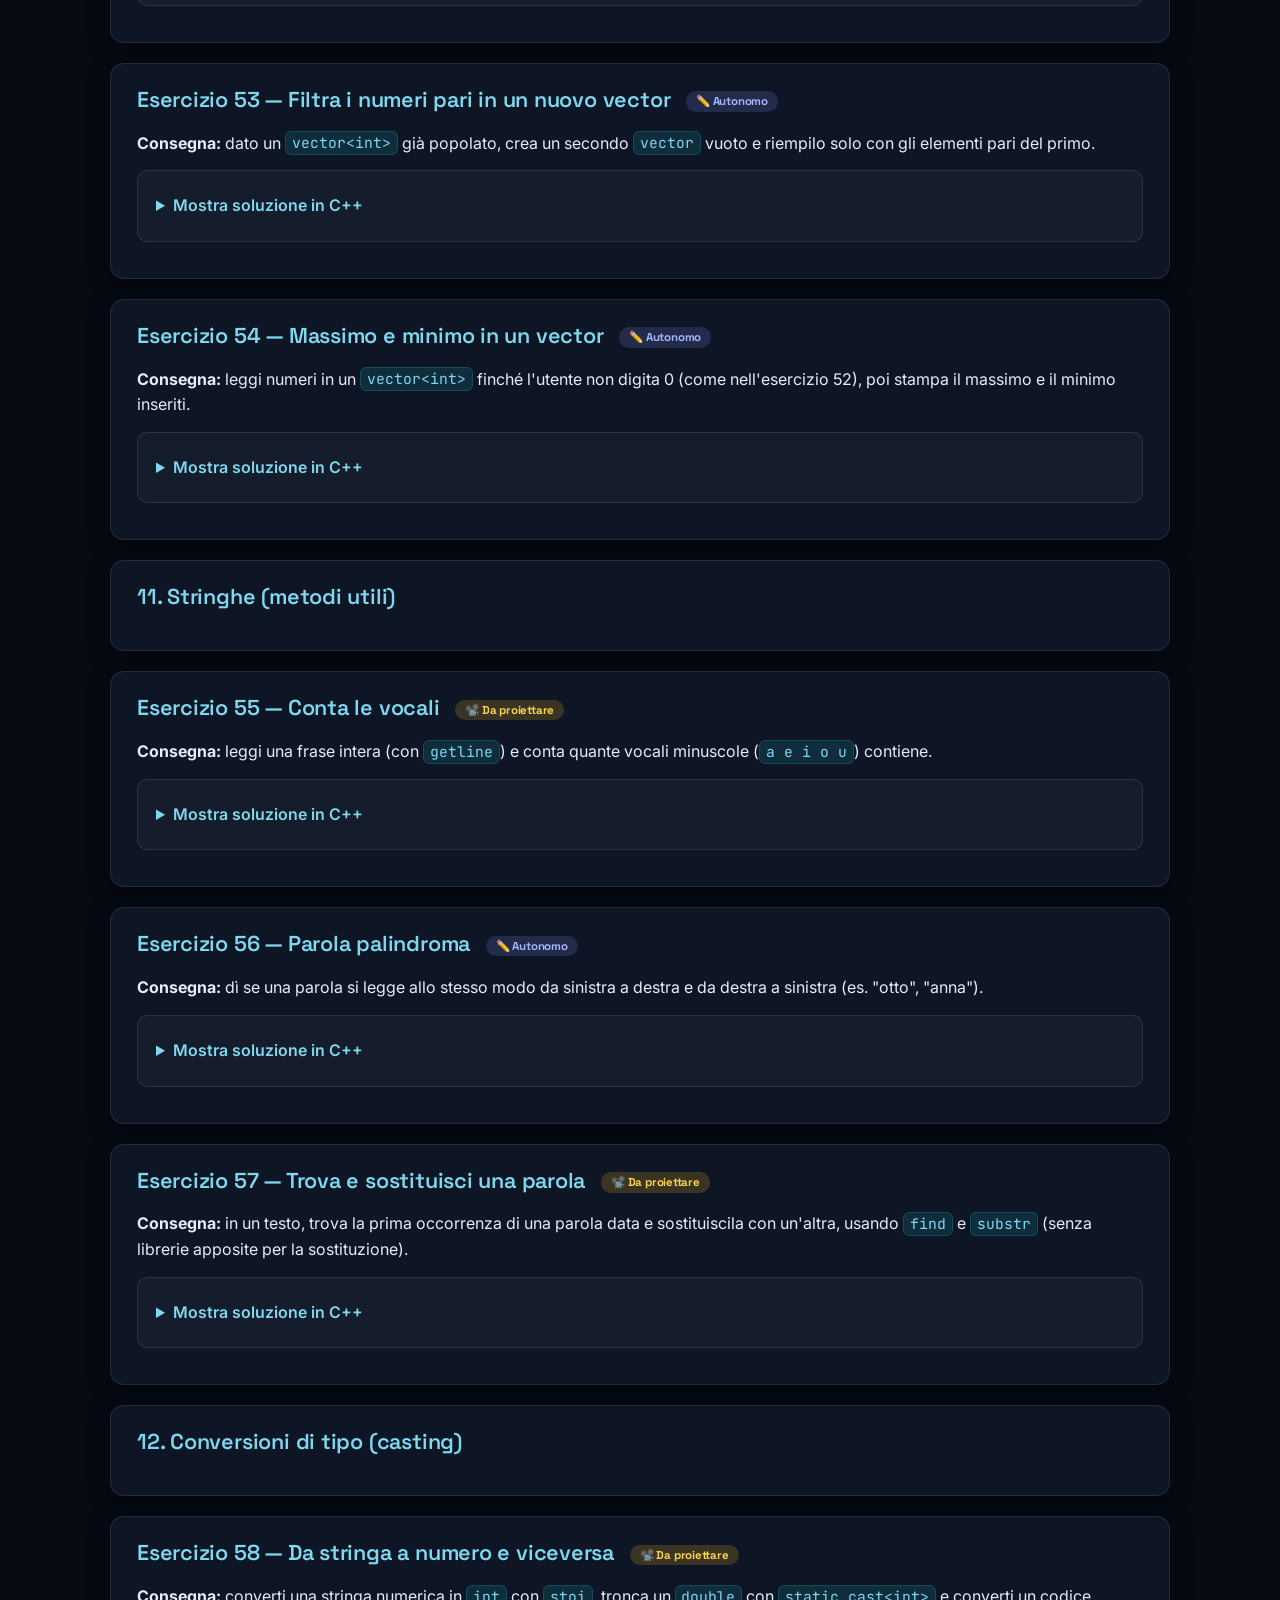
==== commit 2f9d4c77: "Applica un mood tech scuro e animazioni 3D tra le sezioni Nuova palette dark con sfondo ambientale a" ====
--- a/esercizi-cpp-procedurale.html
+++ b/esercizi-cpp-procedurale.html
@@ -1924,5 +1924,6 @@
   <p>UDA Programmazione — Esercizi C++ procedurale. <a href="Introduzione_Programmazione.html#esercizi">Torna agli esercizi</a>.</p>
 </footer>
 
+<script src="js/reveal.js"></script>
 </body>
 </html>
--- a/css/style.css
+++ b/css/style.css
@@ -1,17 +1,37 @@
+@import url('https://fonts.googleapis.com/css2?family=Space+Grotesk:wght@500;600;700&family=Inter:wght@400;500;600;700&family=JetBrains+Mono:wght@400;500;600&display=swap');
+
 :root {
-  --bg: #f5f7fb;
-  --surface: #ffffff;
-  --border: #e2e6ef;
-  --text: #1e2433;
-  --text-muted: #5b6478;
-  --primary: #3454d1;
-  --primary-dark: #2540a8;
-  --accent: #16a34a;
-  --accent-2: #f59e0b;
-  --danger: #dc2626;
-  --radius: 12px;
-  --shadow: 0 2px 10px rgba(30, 36, 51, 0.06);
-  --shadow-lg: 0 8px 30px rgba(30, 36, 51, 0.12);
+  --bg: #060a13;
+  --bg-soft: #0a0f1c;
+  --surface: rgba(19, 27, 43, 0.72);
+  --surface-solid: #0f1727;
+  --surface-hover: rgba(34, 211, 238, 0.08);
+  --border: rgba(148, 163, 184, 0.16);
+  --border-strong: rgba(148, 163, 184, 0.32);
+  --text: #e6ebf7;
+  --text-muted: #8b96ac;
+
+  --primary: #22d3ee;
+  --primary-dark: #7dd8f0;
+  --primary-rgb: 34, 211, 238;
+
+  --accent: #34d399;
+  --accent-rgb: 52, 211, 153;
+  --accent-2: #fbbf24;
+  --accent-2-rgb: 251, 191, 36;
+  --danger: #f87171;
+  --danger-rgb: 248, 113, 113;
+  --indigo: #a5b4fc;
+  --indigo-rgb: 129, 140, 248;
+
+  --radius: 14px;
+  --shadow: 0 4px 22px rgba(0, 0, 0, 0.4);
+  --shadow-lg: 0 20px 55px rgba(0, 0, 0, 0.6), 0 0 0 1px rgba(var(--primary-rgb), 0.1);
+  --glow-primary: 0 0 0 1px rgba(var(--primary-rgb), 0.4), 0 0 22px rgba(var(--primary-rgb), 0.25);
+
+  --font-heading: "Space Grotesk", "Segoe UI", sans-serif;
+  --font-body: "Inter", "Segoe UI", Roboto, Helvetica, Arial, sans-serif;
+  --font-mono: "JetBrains Mono", "Consolas", "Courier New", monospace;
 }
 
 * { box-sizing: border-box; }
@@ -19,21 +39,67 @@
 html, body {
   margin: 0;
   padding: 0;
+  min-height: 100%;
   background: var(--bg);
   color: var(--text);
-  font-family: "Segoe UI", Roboto, Helvetica, Arial, sans-serif;
-  line-height: 1.55;
-}
-
-h1, h2, h3, h4 { line-height: 1.25; }
+  font-family: var(--font-body);
+  line-height: 1.6;
+}
+
+body {
+  position: relative;
+  isolation: isolate;
+}
+
+/* ---------- Sfondo ambientale tech ---------- */
+body::before,
+body::after {
+  content: "";
+  position: fixed;
+  inset: 0;
+  z-index: -2;
+  pointer-events: none;
+}
+
+body::before {
+  background:
+    radial-gradient(720px 480px at 12% -8%, rgba(var(--primary-rgb), 0.16), transparent 60%),
+    radial-gradient(680px 460px at 105% 12%, rgba(var(--indigo-rgb), 0.14), transparent 60%),
+    radial-gradient(600px 500px at 50% 115%, rgba(var(--accent-rgb), 0.10), transparent 60%),
+    var(--bg);
+}
+
+body::after {
+  background-image:
+    linear-gradient(rgba(148, 163, 184, 0.05) 1px, transparent 1px),
+    linear-gradient(90deg, rgba(148, 163, 184, 0.05) 1px, transparent 1px);
+  background-size: 42px 42px;
+  mask-image: radial-gradient(ellipse 90% 70% at 50% 0%, #000 40%, transparent 100%);
+  -webkit-mask-image: radial-gradient(ellipse 90% 70% at 50% 0%, #000 40%, transparent 100%);
+}
+
+::selection { background: rgba(var(--primary-rgb), 0.35); color: #fff; }
+
+::-webkit-scrollbar { width: 12px; height: 12px; }
+::-webkit-scrollbar-track { background: var(--bg-soft); }
+::-webkit-scrollbar-thumb {
+  background: linear-gradient(180deg, rgba(var(--primary-rgb), 0.55), rgba(var(--indigo-rgb), 0.55));
+  border-radius: 8px;
+  border: 3px solid var(--bg-soft);
+}
+
+h1, h2, h3, h4 { line-height: 1.25; font-family: var(--font-heading); font-weight: 600; letter-spacing: -0.01em; }
+
+a { color: var(--primary-dark); }
 
 code {
-  background: #eef1fa;
+  background: rgba(var(--primary-rgb), 0.12);
   padding: 0.1em 0.4em;
   border-radius: 6px;
-  font-family: "Consolas", "Courier New", monospace;
+  font-family: var(--font-mono);
   font-size: 0.92em;
-  color: #2540a8;
+  color: var(--primary-dark);
+  border: 1px solid rgba(var(--primary-rgb), 0.18);
 }
 
 /* ---------- Topbar ---------- */
@@ -44,22 +110,29 @@
   display: flex;
   align-items: center;
   gap: 20px;
-  background: var(--surface);
+  background: rgba(9, 13, 24, 0.78);
+  backdrop-filter: blur(14px) saturate(140%);
+  -webkit-backdrop-filter: blur(14px) saturate(140%);
   border-bottom: 1px solid var(--border);
   padding: 10px 20px;
-  box-shadow: var(--shadow);
+  box-shadow: 0 1px 0 rgba(var(--primary-rgb), 0.08), 0 10px 30px rgba(0, 0, 0, 0.35);
 }
 
 .brand {
   display: flex;
   align-items: center;
   gap: 8px;
+  font-family: var(--font-heading);
   font-weight: 700;
   font-size: 1.1rem;
   white-space: nowrap;
-  color: var(--primary-dark);
-}
-.brand-icon { font-size: 1.4rem; }
+  color: var(--text);
+}
+.brand-icon {
+  font-size: 1.4rem;
+  color: var(--primary);
+  text-shadow: 0 0 14px rgba(var(--primary-rgb), 0.75);
+}
 
 .mainnav {
   display: flex;
@@ -70,18 +143,24 @@
 
 .navbtn {
   background: transparent;
-  border: none;
+  border: 1px solid transparent;
   padding: 8px 14px;
   border-radius: 8px;
   cursor: pointer;
   font-size: 0.92rem;
   color: var(--text-muted);
   font-weight: 600;
-  transition: background 0.15s, color 0.15s;
+  font-family: var(--font-body);
+  transition: background 0.15s, color 0.15s, border-color 0.15s;
   white-space: nowrap;
 }
-.navbtn:hover { background: #eef1fa; color: var(--primary-dark); }
-.navbtn.active { background: var(--primary); color: #fff; }
+.navbtn:hover { background: var(--surface-hover); color: var(--primary-dark); border-color: rgba(var(--primary-rgb), 0.25); }
+.navbtn.active {
+  background: linear-gradient(135deg, var(--primary), #0ea5c4);
+  color: #04141b;
+  border-color: transparent;
+  box-shadow: 0 0 18px rgba(var(--primary-rgb), 0.45);
+}
 
 .hamburger {
   display: none;
@@ -93,21 +172,121 @@
 }
 
 /* ---------- Layout / views ---------- */
-main { max-width: 1100px; margin: 0 auto; padding: 28px 20px 60px; }
-
-.view { display: none; animation: fadeIn 0.25s ease; }
+main {
+  max-width: 1100px;
+  margin: 0 auto;
+  padding: 28px 20px 60px;
+  position: relative;
+  perspective: 1600px;
+}
+
+.view {
+  display: none;
+  transform-origin: top center;
+  backface-visibility: hidden;
+}
 .view.active { display: block; }
 
-@keyframes fadeIn {
-  from { opacity: 0; transform: translateY(6px); }
-  to { opacity: 1; transform: translateY(0); }
-}
-
-.view-title { font-size: 1.9rem; margin-bottom: 20px; color: var(--primary-dark); }
+.view.view-enter { animation: viewEnter 0.62s cubic-bezier(0.22, 0.68, 0.22, 1) both; }
+.view.view-exit {
+  display: block;
+  position: absolute;
+  top: 28px;
+  left: 20px;
+  right: 20px;
+  animation: viewExit 0.42s cubic-bezier(0.5, 0, 1, 1) both;
+  pointer-events: none;
+}
+
+@keyframes viewEnter {
+  0% { opacity: 0; transform: rotateX(-8deg) translateY(30px) scale(0.96); }
+  100% { opacity: 1; transform: rotateX(0deg) translateY(0) scale(1); }
+}
+@keyframes viewExit {
+  0% { opacity: 1; transform: rotateX(0deg) translateY(0) scale(1); }
+  100% { opacity: 0; transform: rotateX(6deg) translateY(-18px) scale(0.97); }
+}
+
+/* ---------- Reveal on scroll (3D) ---------- */
+body.js-reveal :is(.lesson-block, .topic-card, .exercise-card, .exercise-tile, .history-card,
+  .compare-card, .char-card, .approach, .activity-card, .rel-card) {
+  opacity: 0;
+  transform: perspective(1000px) rotateX(12deg) translateY(28px);
+  transition: opacity 0.65s cubic-bezier(0.22, 0.68, 0.22, 1), transform 0.65s cubic-bezier(0.22, 0.68, 0.22, 1);
+}
+body.js-reveal :is(.lesson-block, .topic-card, .exercise-card, .exercise-tile, .history-card,
+  .compare-card, .char-card, .approach, .activity-card, .rel-card).in-view {
+  opacity: 1;
+  transform: none;
+}
+body.js-reveal :is(.card-grid, .exercises-grid, .approach-grid, .history-grid, .compare-grid,
+  .char-grid, .activity-grid, .relative-grid) > *:nth-child(1) { transition-delay: 0.03s; }
+body.js-reveal :is(.card-grid, .exercises-grid, .approach-grid, .history-grid, .compare-grid,
+  .char-grid, .activity-grid, .relative-grid) > *:nth-child(2) { transition-delay: 0.09s; }
+body.js-reveal :is(.card-grid, .exercises-grid, .approach-grid, .history-grid, .compare-grid,
+  .char-grid, .activity-grid, .relative-grid) > *:nth-child(3) { transition-delay: 0.15s; }
+body.js-reveal :is(.card-grid, .exercises-grid, .approach-grid, .history-grid, .compare-grid,
+  .char-grid, .activity-grid, .relative-grid) > *:nth-child(4) { transition-delay: 0.21s; }
+body.js-reveal :is(.card-grid, .exercises-grid, .approach-grid, .history-grid, .compare-grid,
+  .char-grid, .activity-grid, .relative-grid) > *:nth-child(5) { transition-delay: 0.27s; }
+body.js-reveal :is(.card-grid, .exercises-grid, .approach-grid, .history-grid, .compare-grid,
+  .char-grid, .activity-grid, .relative-grid) > *:nth-child(6) { transition-delay: 0.33s; }
+body.js-reveal :is(.card-grid, .exercises-grid, .approach-grid, .history-grid, .compare-grid,
+  .char-grid, .activity-grid, .relative-grid) > *:nth-child(7) { transition-delay: 0.39s; }
+body.js-reveal :is(.card-grid, .exercises-grid, .approach-grid, .history-grid, .compare-grid,
+  .char-grid, .activity-grid, .relative-grid) > *:nth-child(8) { transition-delay: 0.45s; }
+
+/* ---------- Tilt 3D (card interattive) ---------- */
+.tilt-el {
+  position: relative;
+  transition: transform 0.15s ease-out, box-shadow 0.3s ease;
+  will-change: transform;
+}
+.tilt-el::after {
+  content: "";
+  position: absolute;
+  inset: 0;
+  border-radius: inherit;
+  background: radial-gradient(circle at var(--mx, 50%) var(--my, 50%), rgba(255, 255, 255, 0.14), transparent 55%);
+  opacity: 0;
+  transition: opacity 0.25s ease;
+  pointer-events: none;
+}
+.tilt-el:hover::after { opacity: 1; }
+
+@media (prefers-reduced-motion: reduce) {
+  .view.view-enter, .view.view-exit { animation: none !important; }
+  body.js-reveal :is(.lesson-block, .topic-card, .exercise-card, .exercise-tile, .history-card,
+    .compare-card, .char-card, .approach, .activity-card, .rel-card) {
+    opacity: 1 !important;
+    transform: none !important;
+    transition: none !important;
+  }
+  .tilt-el { transition: none !important; }
+}
+
+.view-title {
+  font-size: 1.9rem;
+  margin-bottom: 20px;
+  color: var(--text);
+  background: linear-gradient(90deg, var(--primary-dark), var(--indigo));
+  -webkit-background-clip: text;
+  background-clip: text;
+  -webkit-text-fill-color: transparent;
+  display: inline-block;
+}
 
 /* ---------- Home ---------- */
 .hero { text-align: center; padding: 30px 10px 10px; }
-.hero h1 { font-size: 2.3rem; margin-bottom: 8px; color: var(--primary-dark); }
+.hero h1 {
+  font-size: 2.5rem;
+  margin-bottom: 8px;
+  background: linear-gradient(100deg, #fff 10%, var(--primary-dark) 55%, var(--indigo) 100%);
+  -webkit-background-clip: text;
+  background-clip: text;
+  -webkit-text-fill-color: transparent;
+  text-shadow: 0 0 40px rgba(var(--primary-rgb), 0.18);
+}
 .subtitle { color: var(--text-muted); font-size: 1.1rem; max-width: 700px; margin: 0 auto; }
 
 /* ---------- Ricerca sul sito ---------- */
@@ -118,10 +297,13 @@
   padding: 12px 16px;
   border-radius: 10px;
   border: 1px solid var(--border);
+  background: var(--surface-solid);
+  color: var(--text);
   font-size: 1rem;
   font-family: inherit;
 }
-.site-search-box input:focus { outline: none; border-color: var(--primary); box-shadow: 0 0 0 3px rgba(52, 84, 209, 0.15); }
+.site-search-box input::placeholder { color: var(--text-muted); }
+.site-search-box input:focus { outline: none; border-color: var(--primary); box-shadow: 0 0 0 3px rgba(var(--primary-rgb), 0.22); }
 .site-search-results {
   margin-top: 14px;
   display: flex;
@@ -132,25 +314,26 @@
 }
 .search-result-item {
   background: var(--surface);
+  backdrop-filter: blur(8px);
   border: 1px solid var(--border);
   border-left: 4px solid var(--primary);
   border-radius: 8px;
   padding: 10px 16px;
   cursor: pointer;
-  transition: background 0.15s;
+  transition: background 0.15s, transform 0.15s;
   box-shadow: var(--shadow);
 }
-.search-result-item:hover { background: #eef1fa; }
-.search-result-item .sr-view { font-size: 0.78rem; color: var(--text-muted); font-weight: 700; text-transform: uppercase; letter-spacing: 0.02em; }
+.search-result-item:hover { background: var(--surface-hover); transform: translateX(2px); }
+.search-result-item .sr-view { font-size: 0.78rem; color: var(--text-muted); font-weight: 700; text-transform: uppercase; letter-spacing: 0.04em; }
 .search-result-item .sr-title { font-weight: 700; color: var(--primary-dark); margin: 2px 0 4px; }
 .search-result-item .sr-snippet { font-size: 0.88rem; color: var(--text); line-height: 1.4; }
-.search-result-item mark { background: #fde68a; color: inherit; border-radius: 3px; padding: 0 2px; }
+.search-result-item mark { background: var(--accent-2); color: #211705; border-radius: 3px; padding: 0 2px; }
 .search-empty { color: var(--text-muted); font-size: 0.92rem; padding: 6px 2px; }
 
 .search-highlight { animation: searchFlash 1.8s ease; border-radius: var(--radius); }
 @keyframes searchFlash {
-  0% { box-shadow: 0 0 0 4px rgba(52, 84, 209, 0.55); }
-  100% { box-shadow: 0 0 0 4px rgba(52, 84, 209, 0); }
+  0% { box-shadow: 0 0 0 4px rgba(var(--primary-rgb), 0.6); }
+  100% { box-shadow: 0 0 0 4px rgba(var(--primary-rgb), 0); }
 }
 
 .card-grid {
@@ -162,21 +345,23 @@
 
 .topic-card {
   background: var(--surface);
+  backdrop-filter: blur(10px);
+  -webkit-backdrop-filter: blur(10px);
   border: 1px solid var(--border);
   border-radius: var(--radius);
   padding: 20px;
   cursor: pointer;
-  transition: transform 0.15s, box-shadow 0.15s;
+  transition: transform 0.18s, box-shadow 0.18s, border-color 0.18s;
   box-shadow: var(--shadow);
 }
-.topic-card:hover { transform: translateY(-3px); box-shadow: var(--shadow-lg); }
-.topic-icon { font-size: 2rem; margin-bottom: 8px; }
-.topic-card h3 { margin: 0 0 6px; color: var(--primary-dark); }
+.topic-card:hover { box-shadow: var(--shadow-lg); border-color: rgba(var(--primary-rgb), 0.4); }
+.topic-icon { font-size: 2rem; margin-bottom: 8px; filter: drop-shadow(0 0 10px rgba(var(--primary-rgb), 0.35)); }
+.topic-card h3 { margin: 0 0 6px; color: var(--text); }
 .topic-card p { margin: 0; color: var(--text-muted); font-size: 0.94rem; }
 
 .info-box {
-  background: #eef4ff;
-  border: 1px solid #cfe0ff;
+  background: rgba(var(--primary-rgb), 0.06);
+  border: 1px solid rgba(var(--primary-rgb), 0.28);
   border-radius: var(--radius);
   padding: 20px 24px;
   margin-top: 20px;
@@ -188,32 +373,35 @@
 /* ---------- Lesson blocks ---------- */
 .lesson-block {
   background: var(--surface);
+  backdrop-filter: blur(10px);
+  -webkit-backdrop-filter: blur(10px);
   border: 1px solid var(--border);
   border-radius: var(--radius);
   padding: 22px 26px;
   margin-bottom: 20px;
   box-shadow: var(--shadow);
+  display: flow-root; /* contiene le .concept-fig flottanti: senza, la didascalia sborda dal riquadro */
 }
 .lesson-block h2 { color: var(--primary-dark); margin-top: 0; font-size: 1.35rem; }
 .lesson-block h3 { font-size: 1.1rem; color: var(--primary-dark); }
 .lesson-block p { margin: 10px 0; }
 
 .definition {
-  background: #f0fdf4;
+  background: rgba(var(--accent-rgb), 0.09);
   border-left: 4px solid var(--accent);
   padding: 10px 16px;
   border-radius: 6px;
 }
 
 .curiosity {
-  background: #fffbeb;
+  background: rgba(var(--accent-2-rgb), 0.09);
   border-left: 4px solid var(--accent-2);
   padding: 10px 16px;
   border-radius: 6px;
 }
 
 .warn {
-  background: #fef2f2;
+  background: rgba(var(--danger-rgb), 0.09);
   border-left: 4px solid var(--danger);
   padding: 10px 16px;
   border-radius: 6px;
@@ -225,10 +413,46 @@
   font-size: 0.93rem;
 }
 
+/* ---------- Immagini esplicative (concept-fig) ---------- */
+.concept-fig {
+  float: right;
+  width: 190px;
+  max-width: 42%;
+  margin: 4px 0 16px 22px;
+  text-align: center;
+}
+.concept-fig img {
+  width: 100%;
+  height: auto;
+  display: block;
+  border-radius: 8px;
+  border: 1px solid var(--border);
+  box-shadow: var(--shadow);
+}
+.concept-fig.concept-fig-icon img {
+  background: var(--surface-solid);
+  padding: 14px;
+}
+.concept-fig figcaption {
+  font-size: 0.8rem;
+  color: var(--text-muted);
+  margin-top: 8px;
+  line-height: 1.35;
+}
+
+.history-card img {
+  width: 100%;
+  height: 150px;
+  object-fit: cover;
+  border-radius: 8px;
+  margin-bottom: 10px;
+  border: 1px solid var(--border);
+}
+
 .link-btn {
   background: none;
   border: none;
-  color: var(--primary);
+  color: var(--primary-dark);
   text-decoration: underline;
   cursor: pointer;
   font: inherit;
@@ -237,8 +461,8 @@
 
 /* ---------- Simulator boxes ---------- */
 .sim-box {
-  background: #f9fafc;
-  border: 1px dashed #c3cbe0;
+  background: rgba(255, 255, 255, 0.03);
+  border: 1px dashed var(--border-strong);
   border-radius: var(--radius);
   padding: 18px 20px;
   margin: 16px 0;
@@ -258,31 +482,36 @@
   padding: 6px 8px;
   border-radius: 6px;
   border: 1px solid var(--border);
+  background: var(--surface-solid);
+  color: var(--text);
 }
 .sim-controls select {
   padding: 6px 8px;
   border-radius: 6px;
   border: 1px solid var(--border);
+  background: var(--surface-solid);
+  color: var(--text);
 }
 
 .btn {
-  background: var(--primary);
-  color: #fff;
+  background: linear-gradient(135deg, var(--primary), #0ea5c4);
+  color: #04141b;
   border: none;
   padding: 8px 16px;
   border-radius: 8px;
   cursor: pointer;
-  font-weight: 600;
+  font-weight: 700;
   font-size: 0.9rem;
-  transition: background 0.15s;
-}
-.btn:hover { background: var(--primary-dark); }
-.btn-secondary { background: var(--accent-2); }
-.btn-secondary:hover { background: #d97706; }
-.btn:disabled { background: #b7bfd6; cursor: not-allowed; }
+  transition: box-shadow 0.15s, transform 0.15s, filter 0.15s;
+  box-shadow: 0 0 0 1px rgba(var(--primary-rgb), 0.3), 0 6px 18px rgba(var(--primary-rgb), 0.22);
+}
+.btn:hover { filter: brightness(1.08); box-shadow: 0 0 0 1px rgba(var(--primary-rgb), 0.45), 0 8px 24px rgba(var(--primary-rgb), 0.35); transform: translateY(-1px); }
+.btn-secondary { background: linear-gradient(135deg, var(--accent-2), #d97706); box-shadow: 0 0 0 1px rgba(var(--accent-2-rgb), 0.3), 0 6px 18px rgba(var(--accent-2-rgb), 0.22); }
+.btn-secondary:hover { box-shadow: 0 0 0 1px rgba(var(--accent-2-rgb), 0.45), 0 8px 24px rgba(var(--accent-2-rgb), 0.35); }
+.btn:disabled { background: rgba(148, 163, 184, 0.2); color: var(--text-muted); cursor: not-allowed; box-shadow: none; transform: none; }
 
 .sim-output {
-  background: var(--surface);
+  background: var(--surface-solid);
   border: 1px solid var(--border);
   border-radius: 8px;
   padding: 12px 16px;
@@ -293,11 +522,13 @@
 .sim-output th, .sim-output td { padding: 4px 8px; border-bottom: 1px solid var(--border); text-align: center; font-size: 0.88rem; }
 
 .console-output {
-  background: #10151f;
+  background: #05080f;
   color: #7ee787;
-  font-family: "Consolas", "Courier New", monospace;
+  font-family: var(--font-mono);
   min-height: 60px;
   white-space: pre-wrap;
+  border: 1px solid rgba(var(--accent-rgb), 0.25);
+  text-shadow: 0 0 8px rgba(126, 231, 135, 0.35);
 }
 
 /* ---------- Relative difficulty cards ---------- */
@@ -308,7 +539,7 @@
   margin: 14px 0;
 }
 .rel-card {
-  background: #f9fafc;
+  background: rgba(255, 255, 255, 0.03);
   border: 1px solid var(--border);
   border-radius: 10px;
   padding: 14px;
@@ -317,9 +548,9 @@
   gap: 6px;
 }
 .rel-who { font-weight: 700; }
-.rel-what { font-size: 0.85rem; padding: 4px 8px; border-radius: 6px; background: #dcfce7; color: #166534; }
-.rel-what.hard { background: #fee2e2; color: #991b1b; }
-.rel-what.easy2 { background: #dcfce7; color: #166534; }
+.rel-what { font-size: 0.85rem; padding: 4px 8px; border-radius: 6px; background: rgba(var(--accent-rgb), 0.14); color: #6ee7b7; }
+.rel-what.hard { background: rgba(var(--danger-rgb), 0.14); color: #fca5a5; }
+.rel-what.easy2 { background: rgba(var(--accent-rgb), 0.14); color: #6ee7b7; }
 
 .approach-grid, .history-grid, .compare-grid, .char-grid {
   display: grid;
@@ -328,7 +559,7 @@
   margin: 14px 0;
 }
 .approach, .history-card, .compare-card, .char-card {
-  background: #f9fafc;
+  background: rgba(255, 255, 255, 0.03);
   border: 1px solid var(--border);
   border-radius: 10px;
   padding: 14px 16px;
@@ -342,7 +573,7 @@
 .code-tabs { margin: 14px 0; }
 .code-tab-buttons { display: flex; gap: 6px; margin-bottom: -1px; flex-wrap: wrap; }
 .code-tab-btn {
-  background: #eef1fa;
+  background: var(--surface-solid);
   border: 1px solid var(--border);
   border-bottom: none;
   padding: 8px 16px;
@@ -351,33 +582,40 @@
   font-weight: 600;
   color: var(--text-muted);
 }
-.code-tab-btn.active { background: #10151f; color: #fff; }
+.code-tab-btn.active { background: #05080f; color: var(--primary-dark); border-color: rgba(var(--primary-rgb), 0.35); }
 .code-panel {
   display: none;
-  background: #10151f;
+  background: #05080f;
   color: #d1d9ff;
   padding: 16px 20px;
   border-radius: 0 8px 8px 8px;
   overflow-x: auto;
-  font-family: "Consolas", "Courier New", monospace;
+  font-family: var(--font-mono);
   font-size: 0.88rem;
   margin: 0;
-}
-.code-panel.active { display: block; }
+  border: 1px solid rgba(var(--primary-rgb), 0.18);
+}
+.code-panel.active { display: block; animation: codePanelIn 0.4s cubic-bezier(0.22, 0.68, 0.22, 1) both; transform-origin: top left; }
+
+@keyframes codePanelIn {
+  0% { opacity: 0; transform: perspective(700px) rotateX(-10deg) translateY(8px); }
+  100% { opacity: 1; transform: perspective(700px) rotateX(0deg) translateY(0); }
+}
 
 /* ---------- Trace simulator ---------- */
 .trace-view { display: flex; gap: 20px; flex-wrap: wrap; align-items: flex-start; }
 .trace-code {
-  background: #10151f;
+  background: #05080f;
   color: #d1d9ff;
   padding: 14px 18px;
   border-radius: 8px;
-  font-family: "Consolas", "Courier New", monospace;
+  font-family: var(--font-mono);
   font-size: 0.88rem;
   flex: 1;
   min-width: 220px;
-}
-.trace-code .active-line { background: #3454d1; display: inline-block; width: 100%; border-radius: 4px; }
+  border: 1px solid rgba(var(--primary-rgb), 0.18);
+}
+.trace-code .active-line { background: rgba(var(--primary-rgb), 0.35); box-shadow: inset 0 0 0 1px rgba(var(--primary-rgb), 0.5); display: inline-block; width: 100%; border-radius: 4px; }
 .trace-boxes { display: flex; gap: 14px; flex-wrap: wrap; align-items: center; }
 .var-box {
   border: 2px solid var(--primary);
@@ -385,14 +623,15 @@
   min-width: 90px;
   text-align: center;
   overflow: hidden;
-}
-.var-box .var-name { background: var(--primary); color: #fff; font-weight: 700; padding: 4px; font-size: 0.85rem; }
-.var-box .var-value { padding: 14px 8px; font-size: 1.3rem; font-weight: 700; }
-.var-box.const .var-name { background: var(--accent-2); }
+  box-shadow: 0 0 16px rgba(var(--primary-rgb), 0.2);
+}
+.var-box .var-name { background: var(--primary); color: #04141b; font-weight: 700; padding: 4px; font-size: 0.85rem; }
+.var-box .var-value { padding: 14px 8px; font-size: 1.3rem; font-weight: 700; background: var(--surface-solid); }
+.var-box.const .var-name { background: var(--accent-2); color: #241a02; }
 
 .callout-grid { display: grid; gap: 10px; margin-top: 14px; }
 .callout {
-  background: #f0f4ff;
+  background: rgba(var(--primary-rgb), 0.08);
   border-left: 4px solid var(--primary);
   padding: 10px 16px;
   border-radius: 6px;
@@ -429,16 +668,16 @@
   color: var(--text);
   transition: background 0.2s, box-shadow 0.2s;
 }
-.fc.highlight { background: #fde68a !important; box-shadow: 0 0 0 3px #f59e0b; }
+.fc.highlight { background: rgba(var(--accent-2-rgb), 0.4) !important; box-shadow: 0 0 0 3px var(--accent-2), 0 0 18px rgba(var(--accent-2-rgb), 0.5); }
 
 .fc-oval {
-  border: 2px solid #64748b;
+  border: 2px solid #94a3b8;
   border-radius: 50px;
-  background: #f1f5f9;
+  background: rgba(148, 163, 184, 0.08);
 }
 .fc-io {
   border: 2px solid var(--primary);
-  background: #eef1fa;
+  background: rgba(var(--primary-rgb), 0.1);
   transform: skewX(-15deg);
 }
 .fc-io span, .fc-io { display: inline-block; }
@@ -446,11 +685,11 @@
 .block-demo .fc-io { display: inline-block; }
 .fc-process {
   border: 2px solid var(--accent);
-  background: #f0fdf4;
+  background: rgba(var(--accent-rgb), 0.1);
 }
 .fc-decision {
   border: 2px solid var(--accent-2);
-  background: #fffbeb;
+  background: rgba(var(--accent-2-rgb), 0.1);
   width: 170px;
   height: 170px;
   min-width: unset;
@@ -483,15 +722,14 @@
   align-items: center;
   gap: 4px;
 }
-.tag-v, .tag-f, .tag-case {
+.tag-v, .tag-f {
   font-weight: 700;
   font-size: 0.8rem;
   padding: 2px 10px;
   border-radius: 10px;
 }
-.tag-v { background: #dcfce7; color: #166534; }
-.tag-f { background: #fee2e2; color: #991b1b; }
-.tag-case { background: #e0e7ff; color: #3730a3; }
+.tag-v { background: rgba(var(--accent-rgb), 0.16); color: #6ee7b7; }
+.tag-f { background: rgba(var(--danger-rgb), 0.16); color: #fca5a5; }
 
 .badge-proietta, .badge-solo {
   display: inline-block;
@@ -503,11 +741,11 @@
   margin-left: 10px;
   white-space: nowrap;
 }
-.badge-proietta { background: #fef3c7; color: #92400e; }
-.badge-solo { background: #e0e7ff; color: #3730a3; }
+.badge-proietta { background: rgba(var(--accent-2-rgb), 0.18); color: #fcd34d; }
+.badge-solo { background: rgba(var(--indigo-rgb), 0.18); color: var(--indigo); }
 
 .exercise-card {
-  background: #f9fafc;
+  background: rgba(255, 255, 255, 0.03);
   border: 1px solid var(--border);
   border-radius: 10px;
   padding: 16px 18px;
@@ -516,14 +754,21 @@
 
 details.reveal summary {
   cursor: pointer;
-  color: var(--primary);
+  color: var(--primary-dark);
   font-weight: 600;
   padding: 6px 0;
 }
 details.reveal[open] summary { margin-bottom: 8px; }
+details.reveal[open] > *:not(summary) {
+  animation: detailsIn 0.35s cubic-bezier(0.22, 0.68, 0.22, 1) both;
+}
+@keyframes detailsIn {
+  0% { opacity: 0; transform: perspective(600px) rotateX(-12deg) translateY(-6px); }
+  100% { opacity: 1; transform: perspective(600px) rotateX(0deg) translateY(0); }
+}
 
 .counter-display {
-  font-family: "Consolas", "Courier New", monospace;
+  font-family: var(--font-mono);
   font-size: 1.3rem;
   font-weight: 700;
   margin-top: 10px;
@@ -541,18 +786,18 @@
   padding: 6px 14px;
   text-align: center;
 }
-.truth-table th, .mini-table th { background: #eef1fa; }
+.truth-table th, .mini-table th { background: rgba(255, 255, 255, 0.04); color: var(--primary-dark); }
 
 .logic-results { display: flex; gap: 14px; flex-wrap: wrap; margin-bottom: 10px; }
 .logic-results .lr-item {
-  background: var(--surface);
+  background: var(--surface-solid);
   border: 1px solid var(--border);
   border-radius: 8px;
   padding: 8px 14px;
   font-weight: 600;
 }
-.logic-results .lr-item.true { border-color: var(--accent); color: #166534; background: #f0fdf4; }
-.logic-results .lr-item.false { border-color: var(--danger); color: #991b1b; background: #fef2f2; }
+.logic-results .lr-item.true { border-color: var(--accent); color: #6ee7b7; background: rgba(var(--accent-rgb), 0.1); }
+.logic-results .lr-item.false { border-color: var(--danger); color: #fca5a5; background: rgba(var(--danger-rgb), 0.1); }
 
 /* ---------- Loop simulator ---------- */
 .loop-status {
@@ -573,7 +818,7 @@
 }
 .memory-card {
   aspect-ratio: 1;
-  background: var(--primary);
+  background: linear-gradient(135deg, var(--primary), #0ea5c4);
   border-radius: 10px;
   display: flex;
   align-items: center;
@@ -582,13 +827,14 @@
   font-size: 0.8rem;
   text-align: center;
   padding: 8px;
-  color: #fff;
+  color: #04141b;
   font-weight: 600;
   user-select: none;
-  transition: background 0.2s, transform 0.15s;
-}
-.memory-card.flipped { background: #fff; color: var(--text); border: 2px solid var(--primary); }
-.memory-card.matched { background: #dcfce7; color: #166534; border: 2px solid var(--accent); cursor: default; }
+  transition: background 0.2s, transform 0.15s, box-shadow 0.2s;
+  box-shadow: 0 0 14px rgba(var(--primary-rgb), 0.25);
+}
+.memory-card.flipped { background: var(--surface-solid); color: var(--text); border: 2px solid var(--primary); }
+.memory-card.matched { background: rgba(var(--accent-rgb), 0.16); color: #6ee7b7; border: 2px solid var(--accent); cursor: default; box-shadow: none; }
 .memory-card .shape-preview { font-size: 1.6rem; }
 
 .dragdrop-list {
@@ -601,7 +847,7 @@
   max-width: 640px;
 }
 .dragdrop-list li {
-  background: var(--surface);
+  background: var(--surface-solid);
   border: 1px solid var(--border);
   border-radius: 8px;
   padding: 10px 14px;
@@ -611,8 +857,8 @@
   gap: 10px;
 }
 .dragdrop-list li.dragging { opacity: 0.4; }
-.dragdrop-list li.correct { border-color: var(--accent); background: #f0fdf4; }
-.dragdrop-list li.wrong { border-color: var(--danger); background: #fef2f2; }
+.dragdrop-list li.correct { border-color: var(--accent); background: rgba(var(--accent-rgb), 0.1); }
+.dragdrop-list li.wrong { border-color: var(--danger); background: rgba(var(--danger-rgb), 0.1); }
 .dragdrop-list li .handle { color: var(--text-muted); }
 
 .group-gen textarea {
@@ -621,12 +867,14 @@
   padding: 10px;
   border-radius: 8px;
   border: 1px solid var(--border);
+  background: var(--surface-solid);
+  color: var(--text);
   font-family: inherit;
 }
 .group-gen-controls { display: flex; gap: 10px; align-items: center; margin-top: 8px; flex-wrap: wrap; }
 .group-list { display: grid; grid-template-columns: repeat(auto-fit, minmax(180px, 1fr)); gap: 10px; margin-top: 10px; }
 .group-item {
-  background: var(--surface);
+  background: var(--surface-solid);
   border: 1px solid var(--border);
   border-radius: 8px;
   padding: 10px 14px;
@@ -641,7 +889,7 @@
   margin-top: 16px;
 }
 .activity-card {
-  background: #f9fafc;
+  background: rgba(255, 255, 255, 0.03);
   border: 1px solid var(--border);
   border-left: 4px solid var(--primary);
   border-radius: 10px;
@@ -658,15 +906,23 @@
   align-items: center;
   margin-bottom: 20px;
 }
-.quiz-setup select { padding: 6px 10px; border-radius: 6px; border: 1px solid var(--border); }
+.quiz-setup select { padding: 6px 10px; border-radius: 6px; border: 1px solid var(--border); background: var(--surface-solid); color: var(--text); }
 
 .quiz-area { margin-top: 10px; }
 .quiz-question {
   background: var(--surface);
+  backdrop-filter: blur(10px);
+  -webkit-backdrop-filter: blur(10px);
   border: 1px solid var(--border);
   border-radius: var(--radius);
   padding: 22px 26px;
   box-shadow: var(--shadow);
+  animation: questionIn 0.5s cubic-bezier(0.22, 0.68, 0.22, 1) both;
+  transform-origin: center;
+}
+@keyframes questionIn {
+  0% { opacity: 0; transform: perspective(1000px) rotateX(-8deg) translateX(28px) scale(0.97); }
+  100% { opacity: 1; transform: perspective(1000px) rotateX(0deg) translateX(0) scale(1); }
 }
 .quiz-progress { color: var(--text-muted); font-size: 0.88rem; margin-bottom: 8px; }
 .quiz-question h3 { margin-top: 4px; }
@@ -677,15 +933,25 @@
   padding: 10px 16px;
   margin-bottom: 8px;
   cursor: pointer;
-  transition: background 0.15s;
-}
-.quiz-options li:hover { background: #eef1fa; }
-.quiz-options li.selected { border-color: var(--primary); background: #eef1fa; }
-.quiz-options li.correct { border-color: var(--accent); background: #f0fdf4; }
-.quiz-options li.incorrect { border-color: var(--danger); background: #fef2f2; }
+  transition: background 0.15s, border-color 0.15s, transform 0.15s;
+  animation: optionIn 0.4s cubic-bezier(0.22, 0.68, 0.22, 1) both;
+}
+.quiz-options li:nth-child(1) { animation-delay: 0.04s; }
+.quiz-options li:nth-child(2) { animation-delay: 0.09s; }
+.quiz-options li:nth-child(3) { animation-delay: 0.14s; }
+.quiz-options li:nth-child(4) { animation-delay: 0.19s; }
+.quiz-options li:nth-child(5) { animation-delay: 0.24s; }
+@keyframes optionIn {
+  0% { opacity: 0; transform: translateX(-12px); }
+  100% { opacity: 1; transform: translateX(0); }
+}
+.quiz-options li:hover { background: var(--surface-hover); border-color: rgba(var(--primary-rgb), 0.35); transform: translateX(3px); }
+.quiz-options li.selected { border-color: var(--primary); background: var(--surface-hover); }
+.quiz-options li.correct { border-color: var(--accent); background: rgba(var(--accent-rgb), 0.12); }
+.quiz-options li.incorrect { border-color: var(--danger); background: rgba(var(--danger-rgb), 0.12); }
 
 .quiz-explain {
-  background: #fffbeb;
+  background: rgba(var(--accent-2-rgb), 0.09);
   border-left: 4px solid var(--accent-2);
   padding: 10px 16px;
   border-radius: 6px;
@@ -694,14 +960,29 @@
 }
 .quiz-nav { display: flex; justify-content: space-between; margin-top: 18px; }
 
-.quiz-result { text-align: center; padding: 30px 10px; }
-.quiz-result .score { font-size: 2.6rem; font-weight: 800; color: var(--primary-dark); }
+.quiz-result { text-align: center; padding: 30px 10px; animation: questionIn 0.5s cubic-bezier(0.22, 0.68, 0.22, 1) both; }
+.quiz-result .score {
+  font-size: 2.6rem;
+  font-weight: 800;
+  background: linear-gradient(90deg, var(--primary-dark), var(--indigo));
+  -webkit-background-clip: text;
+  background-clip: text;
+  -webkit-text-fill-color: transparent;
+  display: inline-block;
+  animation: scorePop 0.6s 0.15s cubic-bezier(0.34, 1.56, 0.64, 1) both;
+}
+@keyframes scorePop {
+  0% { opacity: 0; transform: perspective(600px) rotateX(30deg) scale(0.6); }
+  100% { opacity: 1; transform: perspective(600px) rotateX(0deg) scale(1); }
+}
 .quiz-review { margin-top: 20px; text-align: left; }
 .quiz-review-item {
   border: 1px solid var(--border);
   border-radius: 8px;
   padding: 12px 16px;
   margin-bottom: 10px;
+  background: rgba(255, 255, 255, 0.02);
+  animation: optionIn 0.4s cubic-bezier(0.22, 0.68, 0.22, 1) both;
 }
 .quiz-review-item.ok { border-left: 4px solid var(--accent); }
 .quiz-review-item.ko { border-left: 4px solid var(--danger); }
@@ -716,6 +997,8 @@
 }
 .exercise-tile {
   background: var(--surface);
+  backdrop-filter: blur(10px);
+  -webkit-backdrop-filter: blur(10px);
   border: 1px solid var(--border);
   border-radius: var(--radius);
   padding: 18px 20px;
@@ -728,7 +1011,7 @@
   font-weight: 700;
   padding: 2px 10px;
   border-radius: 10px;
-  background: #eef1fa;
+  background: rgba(var(--primary-rgb), 0.14);
   color: var(--primary-dark);
   margin-bottom: 8px;
 }
@@ -740,7 +1023,7 @@
   margin-top: 12px;
 }
 .mini-tool {
-  background: #f9fafc;
+  background: rgba(255, 255, 255, 0.03);
   border: 1px solid var(--border);
   border-radius: 10px;
   padding: 14px;
@@ -749,8 +1032,8 @@
   align-items: center;
   gap: 8px;
 }
-.mini-tool h4 { width: 100%; margin: 0 0 6px; font-size: 0.95rem; }
-.mini-tool input { padding: 6px 8px; border-radius: 6px; border: 1px solid var(--border); width: 100px; }
+.mini-tool h4 { width: 100%; margin: 0 0 6px; font-size: 0.95rem; color: var(--text); }
+.mini-tool input { padding: 6px 8px; border-radius: 6px; border: 1px solid var(--border); width: 100px; background: var(--surface-solid); color: var(--text); }
 .tool-result { font-weight: 700; color: var(--primary-dark); }
 
 /* ---------- Footer ---------- */
@@ -760,14 +1043,15 @@
   color: var(--text-muted);
   font-size: 0.85rem;
   border-top: 1px solid var(--border);
-  background: var(--surface);
+  background: rgba(9, 13, 24, 0.6);
 }
 
 /* ---------- Print ---------- */
 @media print {
+  body::before, body::after { display: none !important; }
   .topbar, .footer, .lesson-block, .quiz-setup, .view-title { display: none !important; }
   #view-verifiche.view { display: block !important; }
-  .print-area { display: block !important; }
+  .print-area { display: block !important; color: #111; }
 }
 
 /* ---------- Responsive ---------- */
@@ -778,7 +1062,8 @@
     top: 56px;
     left: 0;
     right: 0;
-    background: var(--surface);
+    background: rgba(9, 13, 24, 0.96);
+    backdrop-filter: blur(14px);
     flex-direction: column;
     padding: 10px;
     border-bottom: 1px solid var(--border);
@@ -788,10 +1073,12 @@
   .hamburger { display: block; }
   .fc-branch { gap: 16px; }
   .memory-grid { grid-template-columns: repeat(4, 1fr); }
+  .concept-fig { width: 150px; }
 }
 
 @media (max-width: 480px) {
   .hero h1 { font-size: 1.7rem; }
   .lesson-block { padding: 16px; }
   .trace-view { flex-direction: column; }
-}
+  .concept-fig { float: none; width: 100%; max-width: 220px; margin: 0 auto 16px; }
+}
